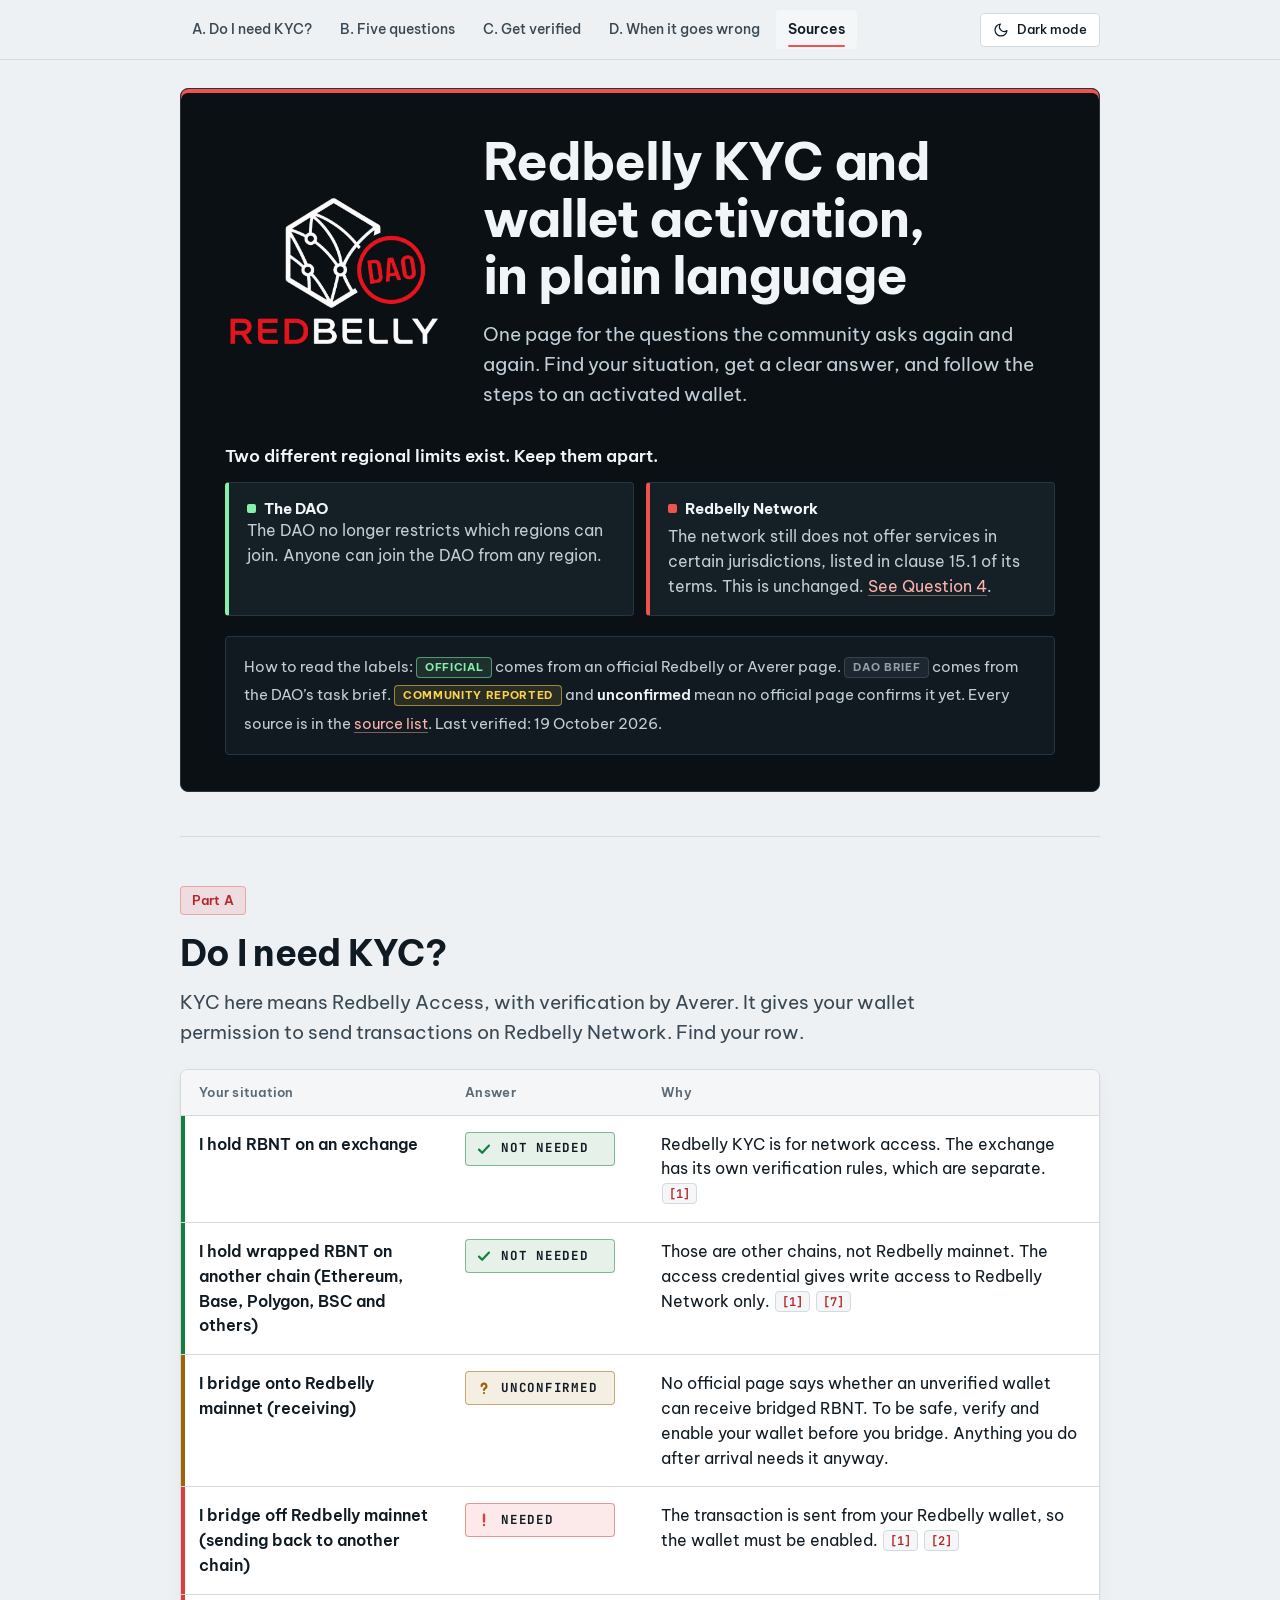
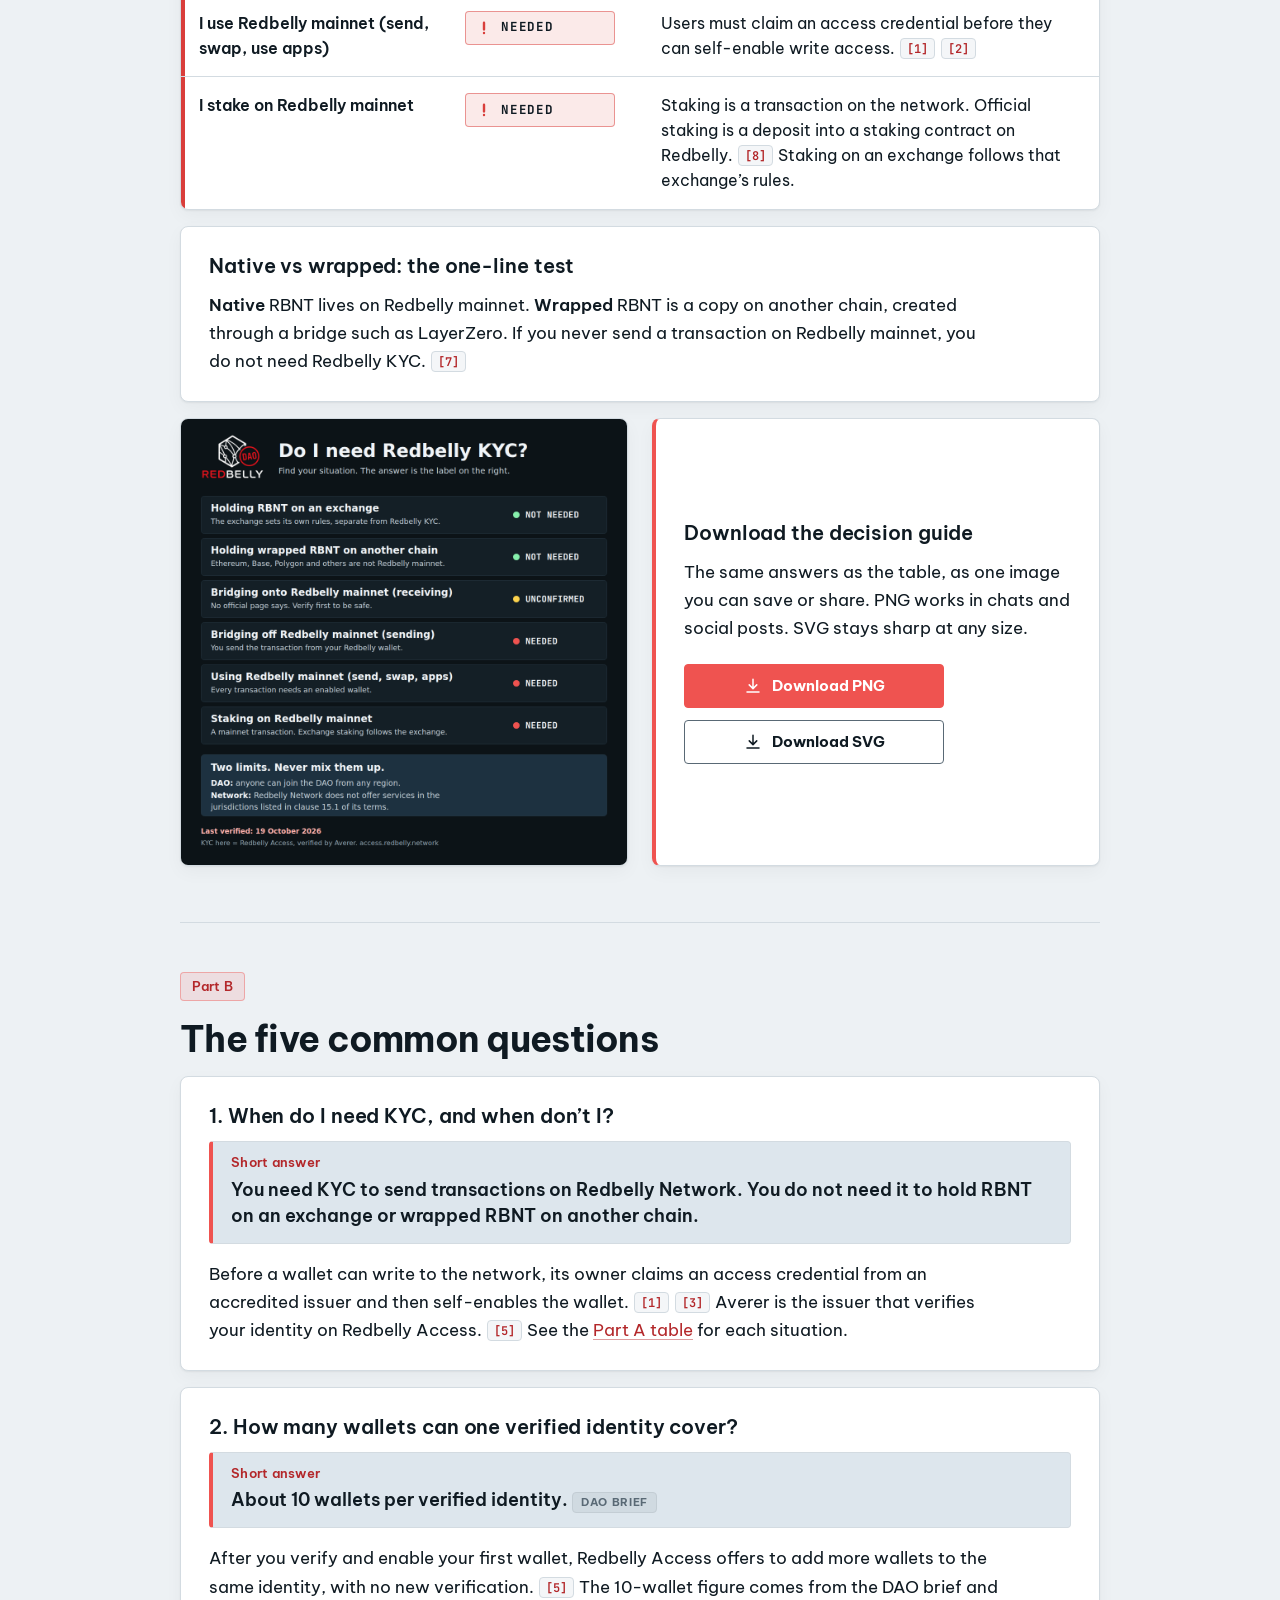
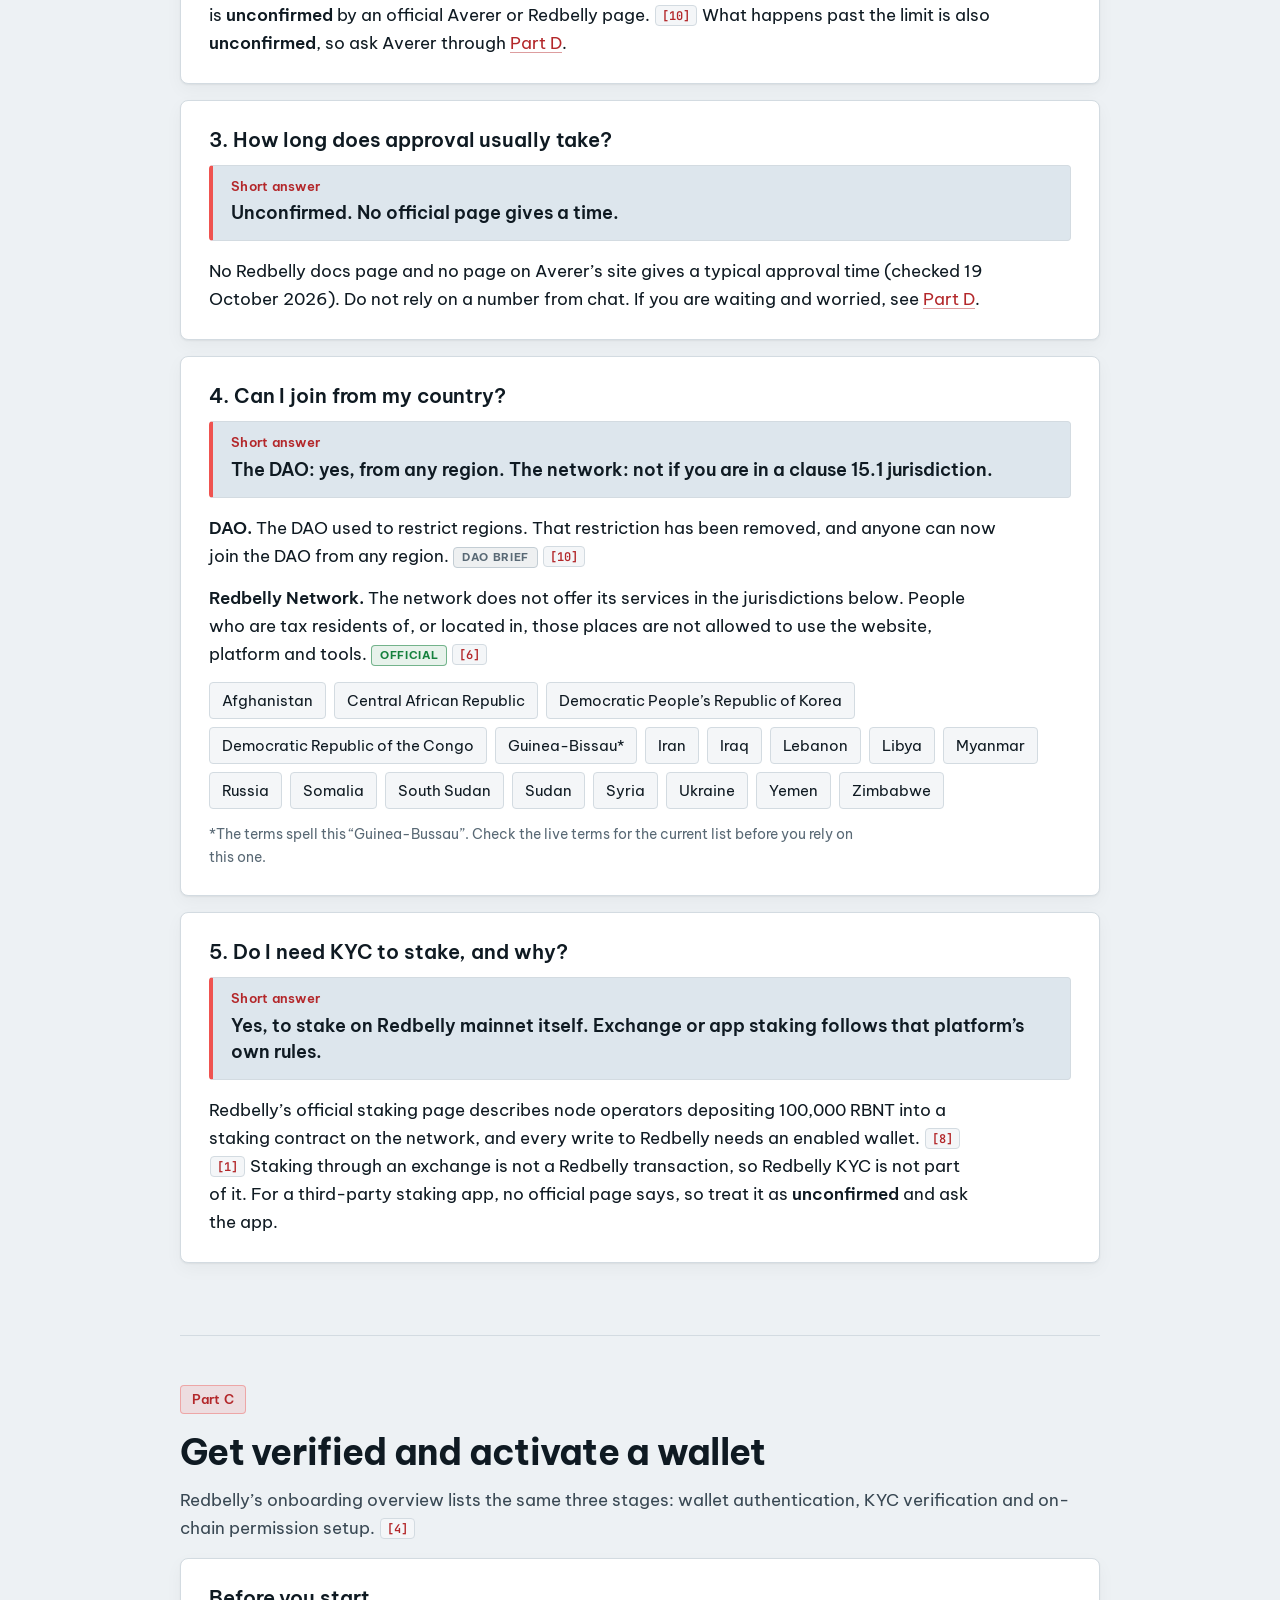
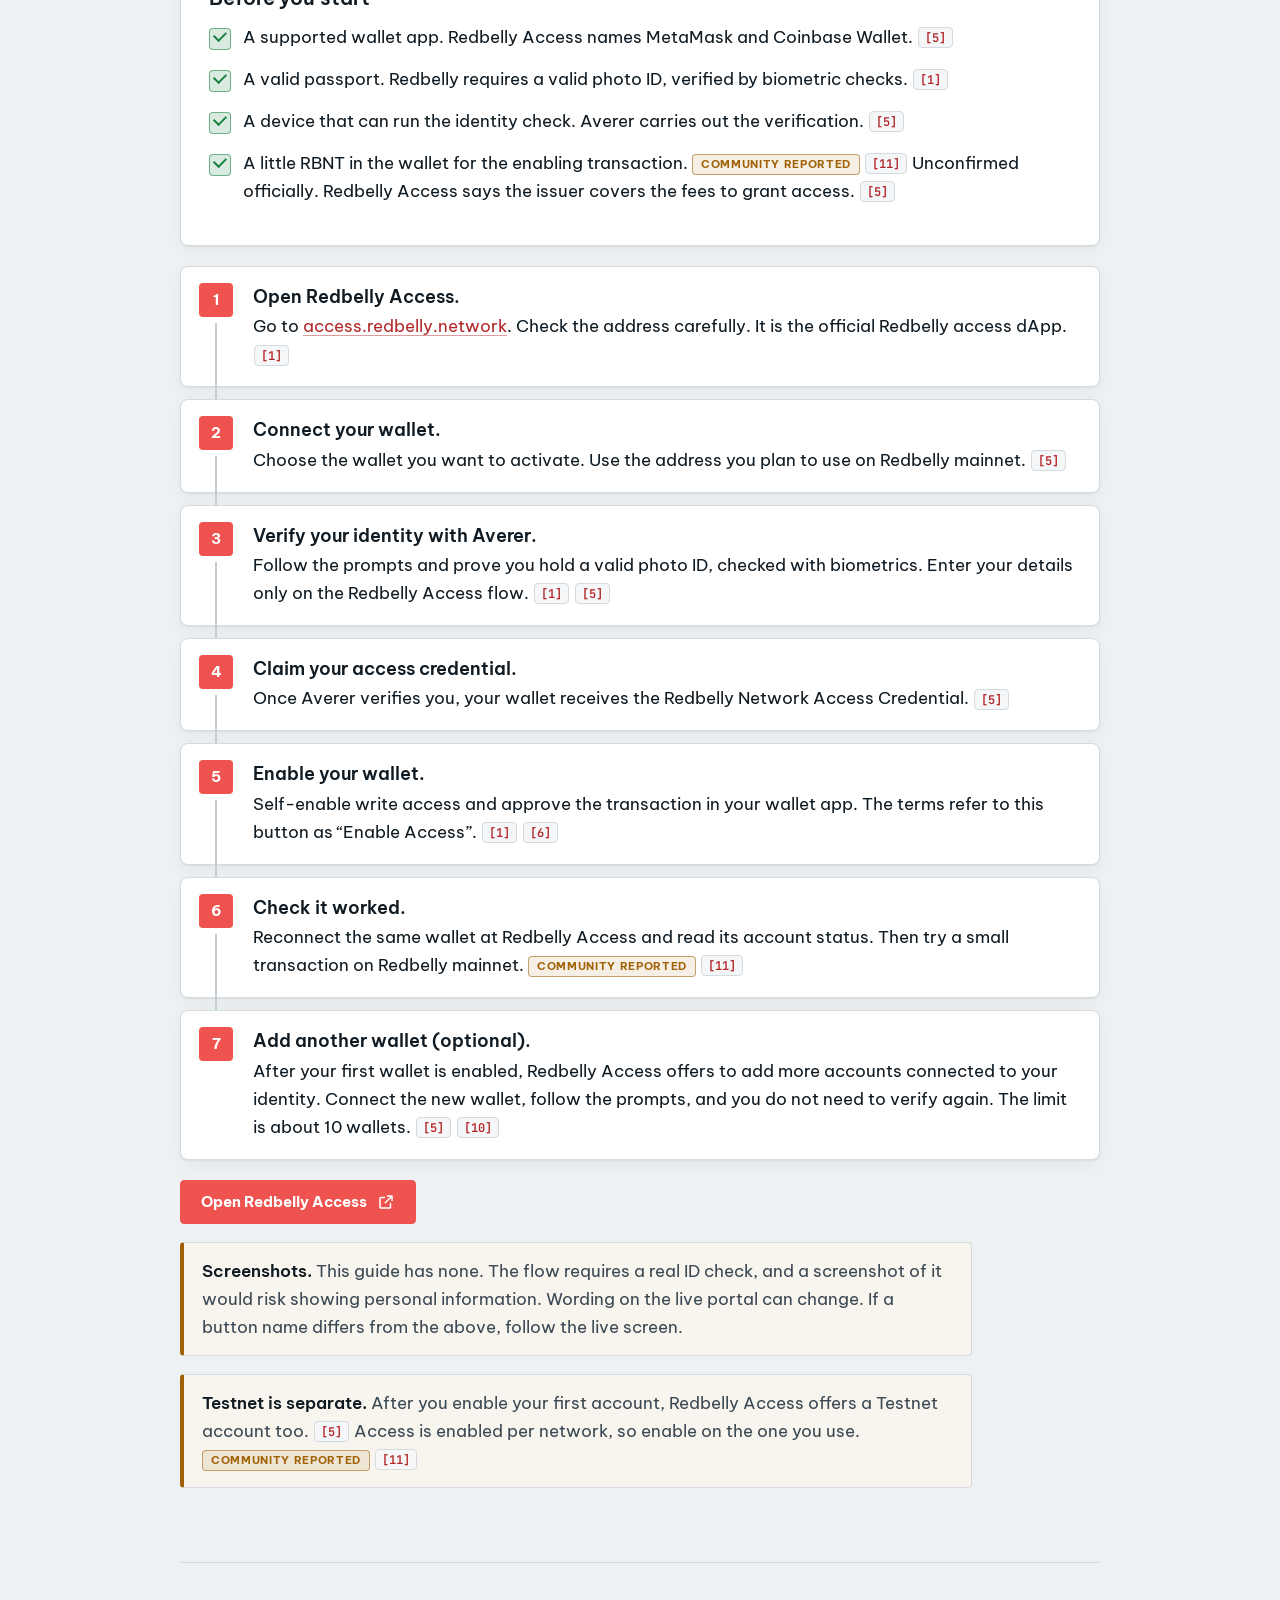
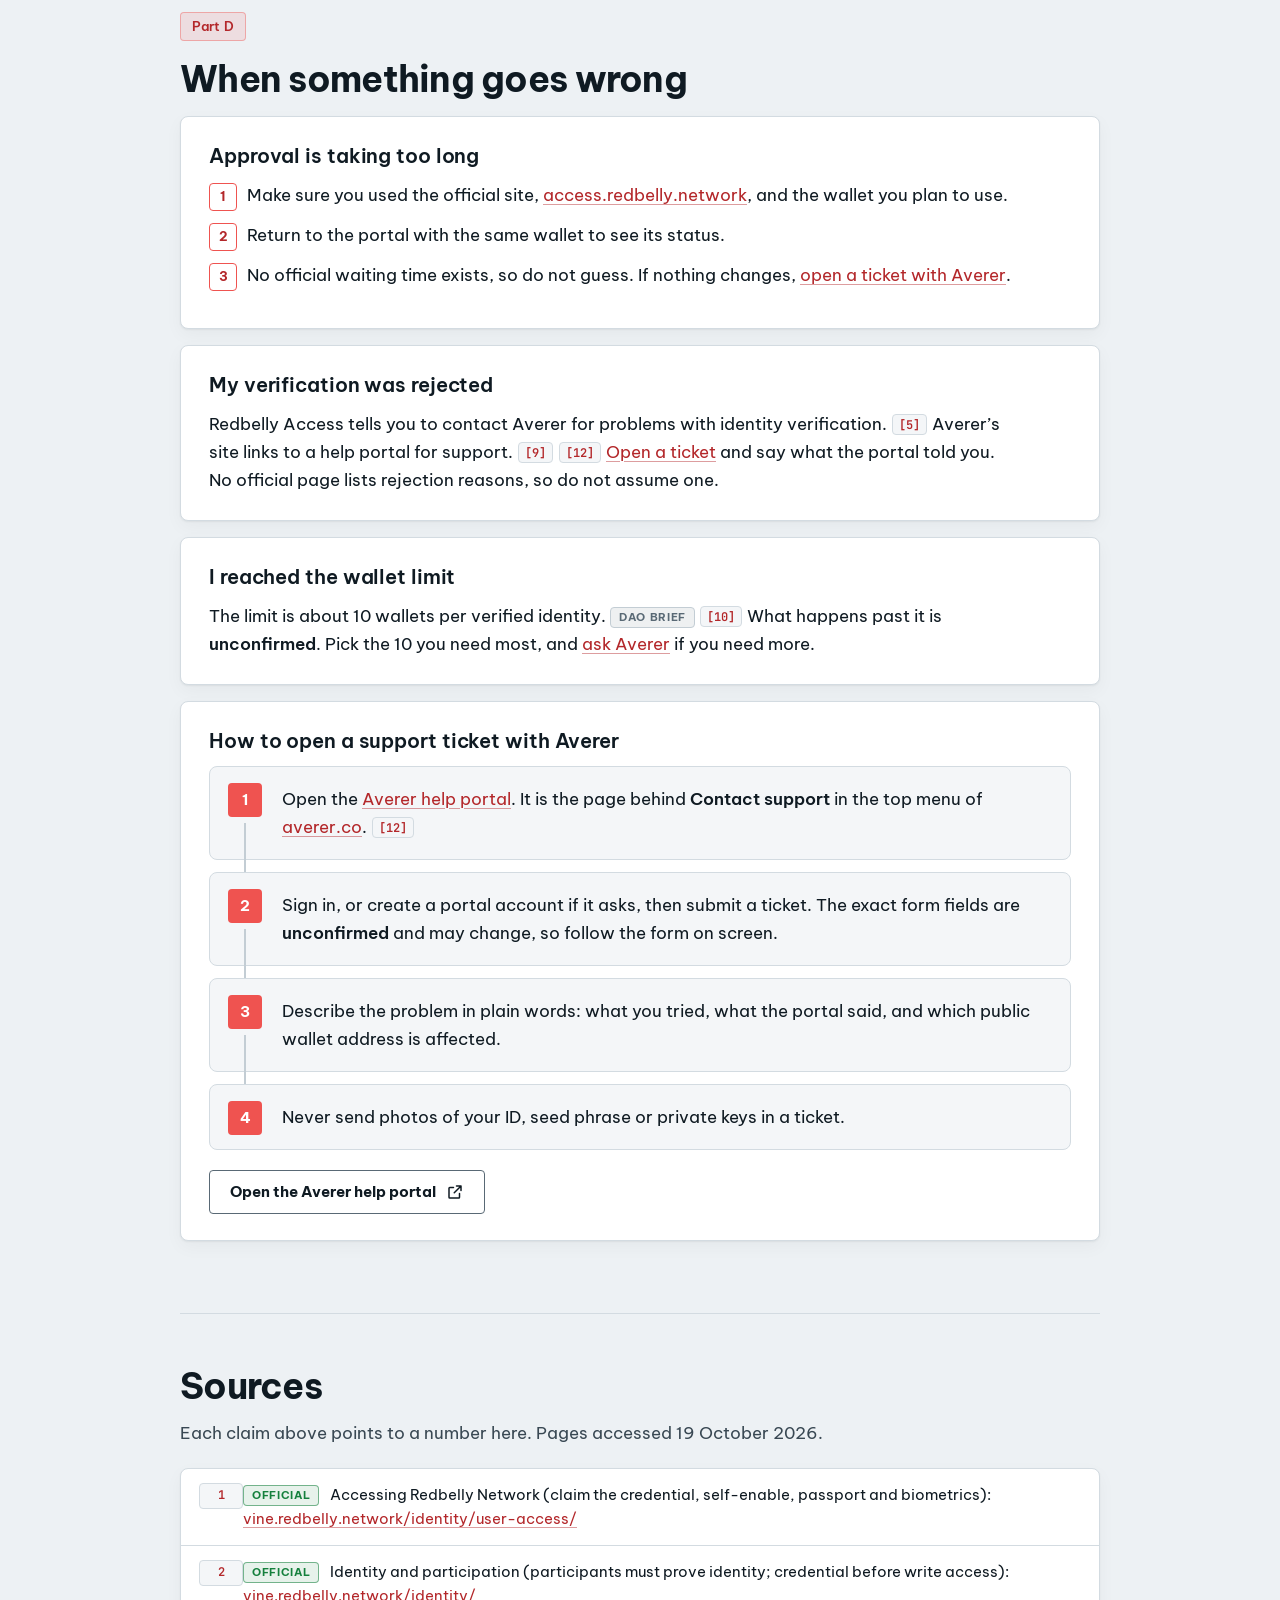
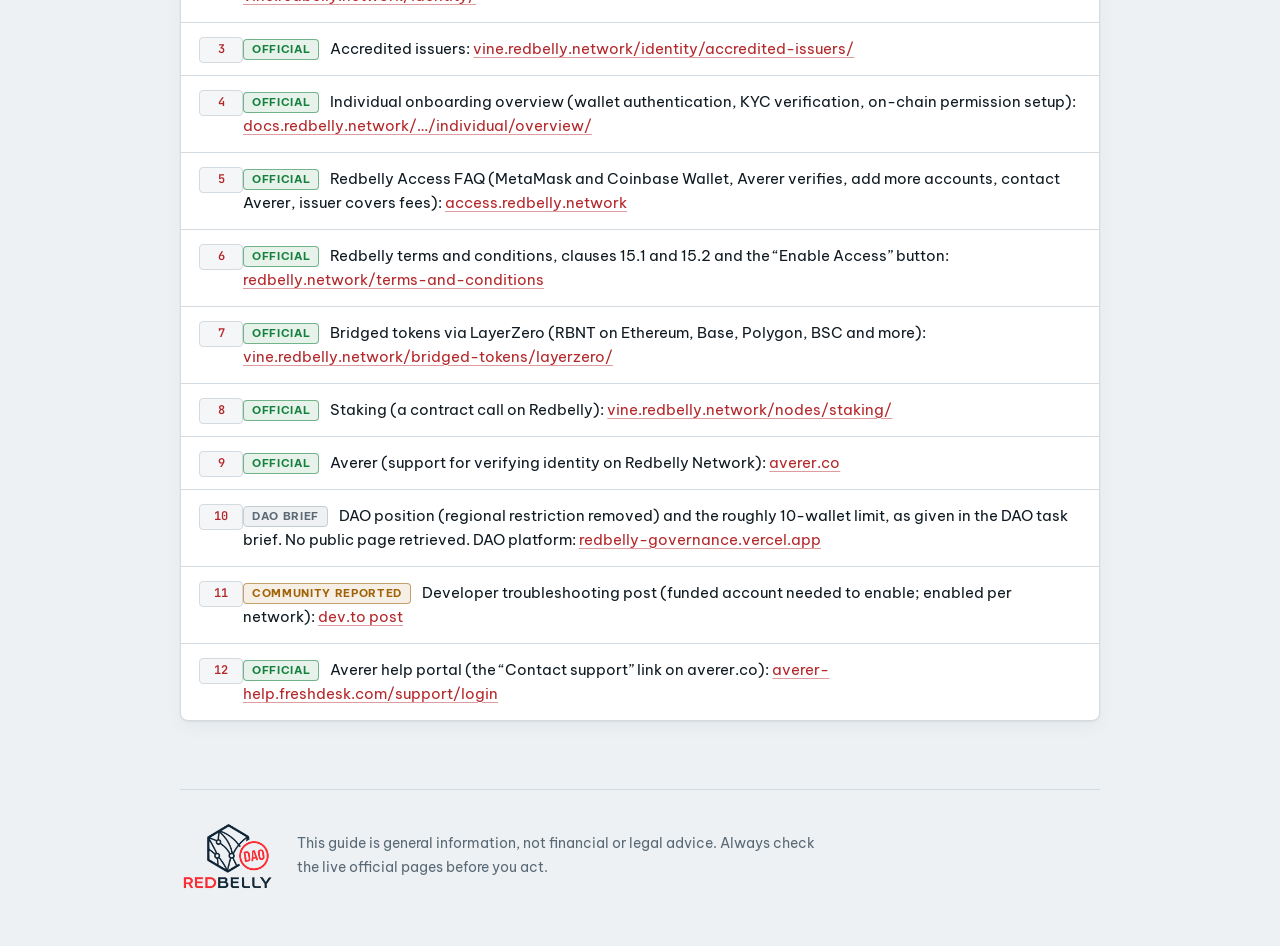
==== index.html @ 38b10cfb "Initial commit" ====
<!doctype html>
<html lang="en" data-theme="dark"><head><meta charset="utf-8">
<meta name="viewport" content="width=device-width, initial-scale=1, viewport-fit=cover">
<meta name="description" content="Plain-language answers on Redbelly KYC: who needs it, wallet limits, regions, staking, how to get verified, and what to do when it goes wrong.">
<meta property="og:title" content="Redbelly KYC and wallet activation, in plain language">
<meta property="og:description" content="Find your situation, get a clear answer, and follow the steps to an activated wallet.">
<meta property="og:image" content="https://pykyc.vercel.app/decision-guide.png">
<meta name="twitter:card" content="summary_large_image">
<title>Redbelly KYC and wallet activation: the plain-language guide</title>
<link rel="preconnect" href="https://fonts.googleapis.com"><link rel="preconnect" href="https://fonts.gstatic.com" crossorigin>
<link href="https://fonts.googleapis.com/css2?family=Be+Vietnam+Pro:wght@400;500;600;700&family=JetBrains+Mono:wght@400;600;700&display=swap" rel="stylesheet">
<style>
/* Redbelly DAO KYC guide. Brand-kit tokens unchanged: Be Vietnam Pro + JetBrains Mono,
   brand #EF5350, kit surfaces, 4px controls / 8px containers, kit logos. */
:root{box-sizing:border-box;padding-top:env(safe-area-inset-top,0px);padding-bottom:env(safe-area-inset-bottom,0px);color-scheme:dark;
--surface:#0c1317;--deep:#0a1014;--slate:#141f26;--steel:#1d3140;--edge:#263641;--on:#f1f5f8;--var:#c2ced6;--outline:#8fa1ad;--ovar:#34444f;--brand:#EF5350;--brand-h:#f95a56;--onbrand:#fff;--primary:#ffb3ae;--ok:#86EFAC;--warn:#FCD34D;--err:#ffb4ab;--low:#111a20;
--st-needed:#EF5350;--shadow:none;
--sans:"Be Vietnam Pro",ui-sans-serif,system-ui,-apple-system,"Segoe UI",Roboto,sans-serif;
--mono:"JetBrains Mono",ui-monospace,SFMono-Regular,Menlo,Consolas,monospace}
@media (prefers-color-scheme:light){:root:not([data-theme="dark"]){color-scheme:light;--surface:#EDF1F4;--deep:#EDF1F4;--slate:#fff;--steel:#DDE6ED;--edge:#D3DBE1;--on:#0F1A22;--var:#394853;--outline:#596975;--ovar:#C3CDD4;--brand-h:#D93E3B;--primary:#B3272A;--ok:#15803D;--warn:#A16207;--err:#B3261E;--low:#F4F6F8;--st-needed:#D93E3B;--shadow:0 1px 2px rgba(15,26,34,.06),0 6px 18px rgba(15,26,34,.04)}}
:root[data-theme="light"]{color-scheme:light;--surface:#EDF1F4;--deep:#EDF1F4;--slate:#fff;--steel:#DDE6ED;--edge:#D3DBE1;--on:#0F1A22;--var:#394853;--outline:#596975;--ovar:#C3CDD4;--brand-h:#D93E3B;--primary:#B3272A;--ok:#15803D;--warn:#A16207;--err:#B3261E;--low:#F4F6F8;--st-needed:#D93E3B;--shadow:0 1px 2px rgba(15,26,34,.06),0 6px 18px rgba(15,26,34,.04)}

*{box-sizing:border-box}
html{scroll-padding-top:calc(env(safe-area-inset-top,0px) + 76px);scroll-behavior:smooth;-webkit-text-size-adjust:100%}
body{margin:0;background:var(--surface);color:var(--on);font:400 17px/1.65 var(--sans);-webkit-font-smoothing:antialiased;text-rendering:optimizeLegibility}
body::before{content:"";position:fixed;inset:0 0 auto;height:env(safe-area-inset-top,0px);background:var(--deep);z-index:30}
.w{max-width:960px;margin:0 auto;padding:0 20px}
:focus-visible{outline:2px solid var(--brand);outline-offset:3px;border-radius:4px}
.skip{position:absolute;left:12px;top:-80px;z-index:60;background:var(--brand);color:var(--onbrand);padding:10px 16px;border-radius:4px;font-weight:600;text-decoration:none}
.skip:focus{top:calc(env(safe-area-inset-top,0px) + 8px);color:var(--onbrand)}

/* ---------- Type ---------- */
h1,h2,h3{text-wrap:balance}
h1{font-size:clamp(32px,5.2vw,52px);font-weight:700;letter-spacing:-.025em;line-height:1.1;margin:0 0 16px}
h2{font-size:clamp(27px,3.6vw,36px);font-weight:700;letter-spacing:-.02em;line-height:1.15;margin:4px 0 12px}
h3{font-size:20px;font-weight:600;letter-spacing:-.005em;line-height:1.3;margin:0 0 12px}
p{margin:0 0 14px;text-wrap:pretty}
.lead{color:var(--var);font-size:19px;line-height:1.6;max-width:62ch}
.card p,.note{max-width:72ch}
strong{font-weight:600}
a{color:var(--primary);text-underline-offset:3px;text-decoration-thickness:1px;text-decoration-color:color-mix(in srgb,var(--primary) 45%,transparent);transition:color .15s,text-decoration-color .15s}
a:hover{color:var(--brand-h);text-decoration-color:currentColor}
code,.m{font-family:var(--mono);font-size:.92em}

/* ---------- Navigation ---------- */
nav{position:sticky;top:env(safe-area-inset-top,0px);background:color-mix(in srgb,var(--deep) 86%,transparent);-webkit-backdrop-filter:blur(14px) saturate(1.2);backdrop-filter:blur(14px) saturate(1.2);border-bottom:1px solid var(--edge);z-index:20}
nav .w{display:flex;align-items:center;gap:12px;padding:8px 20px}
nav .links{display:flex;gap:4px;flex:1;min-width:0;overflow-x:auto;scrollbar-width:none;padding:2px 0}
nav .links::-webkit-scrollbar{display:none}
nav a{position:relative;white-space:nowrap;color:var(--var);text-decoration:none;font-size:14px;font-weight:500;padding:8px 12px;border-radius:4px;transition:background .15s,color .15s}
nav a:hover{background:var(--low);color:var(--on)}
nav a[aria-current="true"]{color:var(--on);background:var(--low);font-weight:600}
nav a[aria-current="true"]::after{content:"";position:absolute;left:12px;right:12px;bottom:2px;height:2px;border-radius:2px;background:var(--brand)}
.tt{flex:none;display:inline-flex;align-items:center;background:var(--slate);color:var(--on);border:1px solid var(--edge);border-radius:4px;padding:8px 12px;font:500 13px/1 var(--sans);cursor:pointer;transition:border-color .15s,background .15s}
.tt:hover{border-color:var(--outline);background:var(--low)}
.tt svg{width:16px;height:16px;flex:none;stroke:currentColor;fill:none;stroke-width:1.8;stroke-linecap:round;stroke-linejoin:round}
.tt .to-light,.tt .to-dark{display:none;align-items:center;gap:8px}
:root[data-theme="dark"] .tt .to-light{display:inline-flex}
:root[data-theme="light"] .tt .to-dark{display:inline-flex}

/* ---------- Hero (always dark, per kit logo-on-dark) ---------- */
header{--deep:#0a1014;--slate:#141f26;--steel:#1d3140;--edge:#263641;--on:#f1f5f8;--var:#c2ced6;--outline:#8fa1ad;--ovar:#34444f;--primary:#ffb3ae;--brand-h:#f95a56;--ok:#86EFAC;--warn:#FCD34D;--low:#111a20;--st-needed:#EF5350;--shadow:none;
background:var(--deep);color:var(--on);border:1px solid var(--edge);border-radius:8px;padding:44px 44px 36px;margin:28px 0 0;box-shadow:inset 0 4px 0 var(--brand)}
.hero{display:grid;grid-template-columns:auto minmax(0,1fr);gap:40px;align-items:center}
header .logo{display:block;height:156px;width:auto}
header h1{margin-bottom:14px}
header .lead{margin:0}
.band{margin:32px 0 0}
.band>strong{display:block;font-size:17px;font-weight:600;margin-bottom:12px}
.two{display:grid;grid-template-columns:1fr 1fr;gap:12px}
.card.lim{background:var(--slate);border:1px solid var(--edge);border-left:4px solid var(--c);border-radius:4px;padding:16px 18px;font-size:16px;line-height:1.55;color:var(--var);box-shadow:none;margin:0}
.card.lim-dao{--c:var(--ok)}.card.lim-net{--c:var(--brand)}
.lim .tag{display:flex;background:none;border:0;padding:0;margin:0 0 6px;font:700 15px/1.3 var(--sans);letter-spacing:0;color:var(--on)}
.lim .tag::before{content:"";width:9px;height:9px;border-radius:2px;background:var(--c)}
.legend{margin:20px 0 0;padding:16px 18px;background:var(--low);border:1px solid var(--edge);border-radius:4px;font-size:15px;line-height:1.9;color:var(--var)}
.legend strong{color:var(--on)}

/* ---------- Sections ---------- */
section{margin-top:44px;padding:48px 0 12px;border-top:1px solid var(--edge)}
.tag{display:inline-flex;align-items:center;gap:8px;font:600 13px/1 var(--sans);letter-spacing:.01em;color:var(--primary);background:color-mix(in srgb,var(--brand) 12%,transparent);border:1px solid color-mix(in srgb,var(--brand) 40%,transparent);padding:7px 11px;border-radius:4px;margin-bottom:14px}

/* ---------- Cards ---------- */
.card{background:var(--slate);border:1px solid var(--edge);border-radius:8px;padding:26px 28px;margin:16px 0;box-shadow:var(--shadow);transition:border-color .2s,box-shadow .2s}
.card>:last-child{margin-bottom:0}
.card:target{border-color:var(--brand);box-shadow:0 0 0 3px color-mix(in srgb,var(--brand) 25%,transparent)}
.ans{background:var(--steel);border:1px solid var(--edge);border-left:4px solid var(--brand);border-radius:4px;padding:14px 18px;font-size:18px;font-weight:600;line-height:1.45;margin:0 0 16px;max-width:none}
.ans::before{content:"Short answer";display:block;font:600 12.5px/1 var(--sans);letter-spacing:.02em;color:var(--primary);margin-bottom:8px}
.ans .tg{font-weight:700}

/* ---------- Status badges (match decision-guide.png) ---------- */
.pill{--ic-check:url("data:image/svg+xml,%3Csvg xmlns='http://www.w3.org/2000/svg' viewBox='0 0 16 16' fill='none' stroke='black' stroke-width='2.2' stroke-linecap='round' stroke-linejoin='round'%3E%3Cpath d='M3 8.6l3.2 3.2L13 4.6'/%3E%3C/svg%3E");
--ic-bang:url("data:image/svg+xml,%3Csvg xmlns='http://www.w3.org/2000/svg' viewBox='0 0 16 16' fill='none' stroke='black' stroke-width='2.4' stroke-linecap='round' stroke-linejoin='round'%3E%3Cpath d='M8 2.8v6.6M8 13v.1'/%3E%3C/svg%3E");
--ic-q:url("data:image/svg+xml,%3Csvg xmlns='http://www.w3.org/2000/svg' viewBox='0 0 16 16' fill='none' stroke='black' stroke-width='2.2' stroke-linecap='round' stroke-linejoin='round'%3E%3Cpath d='M5.6 6.1a2.4 2.4 0 1 1 3.5 2.1c-.7.4-1.1.9-1.1 1.7M8 13v.1'/%3E%3C/svg%3E");
display:inline-flex;align-items:center;gap:9px;min-width:150px;padding:8px 14px 8px 10px;border:1px solid color-mix(in srgb,currentColor 50%,transparent);background:color-mix(in srgb,currentColor 11%,transparent);border-radius:4px;font:700 12.5px/1 var(--mono);letter-spacing:.06em;white-space:nowrap}
.pill::before{content:"";flex:none;width:16px;height:16px;background:currentColor;-webkit-mask:var(--ic) center/contain no-repeat;mask:var(--ic) center/contain no-repeat}
.pill span{color:var(--on)}
.needed{color:var(--st-needed);--ic:var(--ic-bang)}
.not{color:var(--ok);--ic:var(--ic-check)}
.unc{color:var(--warn);--ic:var(--ic-q)}

/* Source labels */
.tg{display:inline-block;font:700 11px/1 var(--sans);letter-spacing:.06em;padding:4px 8px;border-radius:4px;border:1px solid var(--ovar);color:var(--outline);background:color-mix(in srgb,var(--outline) 10%,transparent);vertical-align:.08em;white-space:nowrap}
.tg.o{color:var(--ok);border-color:color-mix(in srgb,var(--ok) 55%,transparent);background:color-mix(in srgb,var(--ok) 10%,transparent)}
.tg.c{color:var(--warn);border-color:color-mix(in srgb,var(--warn) 55%,transparent);background:color-mix(in srgb,var(--warn) 10%,transparent)}

/* Source references [1] [5] */
a[href^="#s"]:not([href="#src"]){display:inline-block;font:600 12px/1 var(--mono);text-decoration:none;color:var(--primary);background:var(--low);border:1px solid var(--edge);border-radius:4px;padding:4px 6px 3px;margin:0 1px;vertical-align:.06em;transition:border-color .15s,background .15s,color .15s}
a[href^="#s"]:not([href="#src"]):hover{border-color:var(--primary);background:color-mix(in srgb,var(--brand) 12%,var(--low));color:var(--on)}

/* ---------- Table ---------- */
.tw{overflow-x:auto;border:1px solid var(--edge);border-radius:8px;margin-top:22px;background:var(--slate);box-shadow:var(--shadow)}
table{border-collapse:collapse;width:100%;min-width:680px}
th,td{text-align:left;padding:16px 18px;border-bottom:1px solid var(--edge);vertical-align:top;font-size:16px;line-height:1.55}
th{font-size:13px;font-weight:600;letter-spacing:.02em;color:var(--outline);background:var(--low);padding:12px 18px}
tr:last-child td{border-bottom:0}
td:first-child{font-weight:600;width:29%}
th:nth-child(2),td:nth-child(2){width:196px;white-space:nowrap}
@media(min-width:701px){
tbody tr:hover td{background:var(--low)}
tbody tr:has(.pill.needed) td:first-child{box-shadow:inset 4px 0 0 var(--st-needed)}
tbody tr:has(.pill.not) td:first-child{box-shadow:inset 4px 0 0 var(--ok)}
tbody tr:has(.pill.unc) td:first-child{box-shadow:inset 4px 0 0 var(--warn)}
}

/* ---------- Part A layout ---------- */
.split{display:grid;grid-template-columns:minmax(0,1fr) minmax(0,1fr);gap:24px;align-items:stretch;margin-top:16px}
.split figure{margin:0}
.split .dl{margin:0;display:flex;flex-direction:column;justify-content:center;border-left:4px solid var(--brand)}
.split .dl .actions{margin-top:8px;flex-direction:column;align-items:stretch;max-width:260px}
.split .dl .btn{justify-content:center}
img.gd{display:block;width:100%;height:auto;border-radius:8px;border:1px solid var(--edge);box-shadow:var(--shadow)}

/* ---------- Buttons ---------- */
.actions{display:flex;flex-wrap:wrap;gap:12px;margin-top:20px}
.btn{display:inline-flex;align-items:center;gap:10px;padding:12px 20px;border-radius:4px;border:1px solid transparent;font:700 15px/1.2 var(--sans);text-decoration:none;cursor:pointer;transition:background .15s,border-color .15s,color .15s,transform .15s}
.btn svg{width:18px;height:18px;flex:none;stroke:currentColor;fill:none;stroke-width:2;stroke-linecap:round;stroke-linejoin:round}
.btn:active{transform:translateY(1px)}
.btn-primary{background:var(--brand);border-color:var(--brand);color:var(--onbrand)}
.btn-primary:hover{background:var(--brand-h);border-color:var(--brand-h);color:var(--onbrand)}
.btn-secondary{background:transparent;border-color:var(--outline);color:var(--on)}
.btn-secondary:hover{background:var(--low);border-color:var(--on);color:var(--on)}

/* ---------- Lists ---------- */
ul{padding-left:22px}li{margin:4px 0}
.card>ul:not(.jur){list-style:none;padding:0;margin:0}
.card>ul:not(.jur)>li{position:relative;padding-left:34px;margin:14px 0}
.card>ul:not(.jur)>li:first-child{margin-top:0}
.card>ul:not(.jur)>li::before{content:"";position:absolute;left:0;top:5px;width:20px;height:20px;border-radius:4px;background:color-mix(in srgb,var(--ok) 16%,transparent);border:1px solid color-mix(in srgb,var(--ok) 55%,transparent)}
.card>ul:not(.jur)>li::after{content:"";position:absolute;left:5px;top:10px;width:10px;height:6px;border-left:2px solid var(--ok);border-bottom:2px solid var(--ok);transform:translateY(-2px) rotate(-45deg);transform-origin:center}
.card>ol:not(.steps){list-style:none;counter-reset:n;padding:0;margin:0}
.card>ol:not(.steps)>li{counter-increment:n;position:relative;padding-left:38px;margin:12px 0}
.card>ol:not(.steps)>li::before{content:counter(n);position:absolute;left:0;top:2px;width:26px;height:26px;border-radius:4px;border:1px solid var(--brand);color:var(--primary);font:700 13px/24px var(--sans);text-align:center}
.jur{list-style:none;padding:0;margin:14px 0;display:flex;flex-wrap:wrap;gap:8px}
.jur li{margin:0;padding:7px 12px;background:var(--low);border:1px solid var(--edge);border-radius:4px;font-size:15px;line-height:1.4;color:var(--on)}

/* Steps: a real sequence, so numbered and joined by a line */
ol.steps{list-style:none;counter-reset:s;padding:0;margin:20px 0 0}
ol.steps li{counter-increment:s;position:relative;background:var(--slate);border:1px solid var(--edge);border-radius:8px;padding:18px 22px 18px 72px;margin:12px 0;box-shadow:var(--shadow)}
ol.steps li::before{content:counter(s);position:absolute;left:18px;top:16px;width:34px;height:34px;border-radius:4px;background:var(--brand);color:var(--onbrand);font:700 15px/34px var(--sans);text-align:center}
ol.steps li:not(:last-child)::after{content:"";position:absolute;left:34px;top:56px;bottom:-13px;width:2px;background:var(--ovar)}
#c ol.steps li>strong:first-child{display:block;font-size:18px;font-weight:600;line-height:1.35;margin-bottom:3px}
.card ol.steps li{background:var(--low);box-shadow:none}

.note{background:color-mix(in srgb,var(--warn) 7%,var(--slate));border:1px solid var(--edge);border-left:4px solid var(--warn);border-radius:4px;padding:14px 18px;margin:18px 0;color:var(--var)}
.note strong{color:var(--on)}

/* ---------- Sources ---------- */
ol.src{list-style:none;counter-reset:src;padding:0;margin:20px 0 0;border:1px solid var(--edge);border-radius:8px;overflow:hidden;background:var(--slate);box-shadow:var(--shadow)}
.src li{counter-increment:src;position:relative;margin:0;padding:14px 18px 14px 62px;border-bottom:1px solid var(--edge);font-size:15px;line-height:1.6;overflow-wrap:anywhere;transition:background .2s}
.src li:last-child{border-bottom:0}
.src li::before{content:counter(src);position:absolute;left:18px;top:14px;min-width:30px;height:24px;padding:0 6px;border-radius:4px;background:var(--low);border:1px solid var(--edge);color:var(--primary);font:600 12px/22px var(--mono);text-align:center}
.src li:target{background:color-mix(in srgb,var(--brand) 10%,var(--slate));box-shadow:inset 4px 0 0 var(--brand)}
.src li .tg{margin-right:8px}

/* ---------- Footer ---------- */
footer{margin-top:56px;padding:32px 0 56px;border-top:1px solid var(--edge);color:var(--outline);font-size:14px}
footer .foot{display:flex;align-items:center;gap:22px}
footer p{margin:0;max-width:60ch}
.fl{height:68px;width:auto;flex:none}
.ld{display:none}.ll{display:block}
:root[data-theme="dark"] .ld{display:block}:root[data-theme="dark"] .ll{display:none}

/* ---------- Small screens ---------- */
@media(max-width:820px){
.split{grid-template-columns:1fr}
.hero{grid-template-columns:1fr;gap:22px}
header .logo{height:112px}
}
@media(max-width:700px){
body{font-size:16.5px}
.lead{font-size:18px}
header{padding:28px 20px 22px}
section{margin-top:32px;padding-top:40px}
.card{padding:20px}
.two{grid-template-columns:1fr}
.tt .lbl{display:none}
.tt{padding:9px 11px}
.tw{border:0;overflow:visible;background:none;box-shadow:none}
table,tbody,tr,td{display:block}
table{min-width:0}
thead{position:absolute;width:1px;height:1px;overflow:hidden;clip:rect(0 0 0 0)}
tr{display:flex;flex-direction:column;gap:8px;background:var(--slate);border:1px solid var(--edge);border-radius:8px;padding:16px;margin:0 0 10px;box-shadow:var(--shadow)}
td,td:first-child{padding:0;border:0;width:auto;font-size:16px}
td:nth-child(2){order:-1;width:auto}
tr:has(.pill.needed){border-left:4px solid var(--st-needed)}
tr:has(.pill.not){border-left:4px solid var(--ok)}
tr:has(.pill.unc){border-left:4px solid var(--warn)}
ol.steps li{padding:16px 16px 16px 62px}
ol.steps li::before{left:14px;top:14px}
ol.steps li:not(:last-child)::after{left:30px}
footer .foot{flex-direction:column;align-items:flex-start;gap:16px}
.btn{width:100%;justify-content:center}
}
@media(prefers-reduced-motion:reduce){html{scroll-behavior:auto}*{transition:none!important}}
</style></head><body>
<a class="skip" href="#main">Skip to content</a>
<nav aria-label="Guide sections"><div class="w"><div class="links"><a href="#a">A. Do I need KYC?</a><a href="#b">B. Five questions</a><a href="#c">C. Get verified</a><a href="#d">D. When it goes wrong</a><a href="#src">Sources</a></div><button class="tt" id="tt" type="button" aria-label="Switch light or dark theme"><span class="to-light"><svg viewBox="0 0 24 24" aria-hidden="true"><circle cx="12" cy="12" r="4"/><path d="M12 2v2M12 20v2M4.9 4.9l1.4 1.4M17.7 17.7l1.4 1.4M2 12h2M20 12h2M4.9 19.1l1.4-1.4M17.7 6.3l1.4-1.4"/></svg><span class="lbl">Light mode</span></span><span class="to-dark"><svg viewBox="0 0 24 24" aria-hidden="true"><path d="M21 12.8A9 9 0 1 1 11.2 3a7 7 0 0 0 9.8 9.8z"/></svg><span class="lbl">Dark mode</span></span></button></div></nav>
<div class="w" id="main">
<header>
<div class="hero"><img class="logo" alt="Redbelly DAO" src="dao-logo-on-dark.png">
<div><h1>Redbelly KYC and wallet activation, in plain language</h1>
<p class="lead">One page for the questions the community asks again and again. Find your situation, get a clear answer, and follow the steps to an activated wallet.</p></div></div>
<div class="band"><strong>Two different regional limits exist. Keep them apart.</strong>
<div class="two"><div class="card lim lim-dao"><div class="tag">The DAO</div>The DAO no longer restricts which regions can join. Anyone can join the DAO from any region.</div><div class="card lim lim-net"><div class="tag">Redbelly Network</div>The network still does not offer services in certain jurisdictions, listed in clause 15.1 of its terms. This is unchanged. <a href="#b4">See Question 4</a>.</div></div></div>
<div class="legend">How to read the labels: <span class="tg o">OFFICIAL</span> comes from an official Redbelly or Averer page. <span class="tg">DAO BRIEF</span> comes from the DAO’s task brief. <span class="tg c">COMMUNITY REPORTED</span> and <strong>unconfirmed</strong> mean no official page confirms it yet. Every source is in the <a href="#src">source list</a>. Last verified: 19 October 2026.</div>
</header>

<section id="a"><div class="tag">Part A</div><h2>Do I need KYC?</h2>
<p class="lead">KYC here means Redbelly Access, with verification by Averer. It gives your wallet permission to send transactions on Redbelly Network. Find your row.</p>
<div class="tw"><table><thead><tr><th>Your situation</th><th>Answer</th><th>Why</th></tr></thead><tbody>
<tr><td>I hold RBNT on an exchange</td><td><span class="pill not"><span>NOT NEEDED</span></span></td><td>Redbelly KYC is for network access. The exchange has its own verification rules, which are separate. <a href="#s1">[1]</a></td></tr>
<tr><td>I hold wrapped RBNT on another chain (Ethereum, Base, Polygon, BSC and others)</td><td><span class="pill not"><span>NOT NEEDED</span></span></td><td>Those are other chains, not Redbelly mainnet. The access credential gives write access to Redbelly Network only. <a href="#s1">[1]</a> <a href="#s7">[7]</a></td></tr>
<tr><td>I bridge onto Redbelly mainnet (receiving)</td><td><span class="pill unc"><span>UNCONFIRMED</span></span></td><td>No official page says whether an unverified wallet can receive bridged RBNT. To be safe, verify and enable your wallet before you bridge. Anything you do after arrival needs it anyway.</td></tr>
<tr><td>I bridge off Redbelly mainnet (sending back to another chain)</td><td><span class="pill needed"><span>NEEDED</span></span></td><td>The transaction is sent from your Redbelly wallet, so the wallet must be enabled. <a href="#s1">[1]</a> <a href="#s2">[2]</a></td></tr>
<tr><td>I use Redbelly mainnet (send, swap, use apps)</td><td><span class="pill needed"><span>NEEDED</span></span></td><td>Users must claim an access credential before they can self-enable write access. <a href="#s1">[1]</a> <a href="#s2">[2]</a></td></tr>
<tr><td>I stake on Redbelly mainnet</td><td><span class="pill needed"><span>NEEDED</span></span></td><td>Staking is a transaction on the network. Official staking is a deposit into a staking contract on Redbelly. <a href="#s8">[8]</a> Staking on an exchange follows that exchange’s rules.</td></tr>
</tbody></table></div>
<div class="card"><h3>Native vs wrapped: the one-line test</h3><p style="margin:0"><strong>Native</strong> RBNT lives on Redbelly mainnet. <strong>Wrapped</strong> RBNT is a copy on another chain, created through a bridge such as LayerZero. If you never send a transaction on Redbelly mainnet, you do not need Redbelly KYC. <a href="#s7">[7]</a></p></div>
<div class="split"><figure><img class="gd" src="decision-guide.png" alt="Decision guide: holding RBNT on an exchange or wrapped RBNT on another chain does not need Redbelly KYC. Receiving a bridge onto mainnet is unconfirmed. Sending, using and staking on Redbelly mainnet need it."></figure>
<div class="card dl"><h3>Download the decision guide</h3><p>The same answers as the table, as one image you can save or share. PNG works in chats and social posts. SVG stays sharp at any size.</p><div class="actions"><a class="btn btn-primary" href="decision-guide.png" download><svg viewBox="0 0 24 24" aria-hidden="true"><path d="M12 3v12M7 10.5l5 5 5-5M4 20h16"/></svg>Download PNG</a><a class="btn btn-secondary" href="decision-guide.svg" download><svg viewBox="0 0 24 24" aria-hidden="true"><path d="M12 3v12M7 10.5l5 5 5-5M4 20h16"/></svg>Download SVG</a></div></div></div></section>

<section id="b"><div class="tag">Part B</div><h2>The five common questions</h2>

<div class="card" id="b1"><h3>1. When do I need KYC, and when don’t I?</h3><p class="ans">You need KYC to send transactions on Redbelly Network. You do not need it to hold RBNT on an exchange or wrapped RBNT on another chain.</p>
<p>Before a wallet can write to the network, its owner claims an access credential from an accredited issuer and then self-enables the wallet. <a href="#s1">[1]</a> <a href="#s3">[3]</a> Averer is the issuer that verifies your identity on Redbelly Access. <a href="#s5">[5]</a> See the <a href="#a">Part A table</a> for each situation.</p></div>

<div class="card" id="b2"><h3>2. How many wallets can one verified identity cover?</h3><p class="ans">About 10 wallets per verified identity. <span class="tg">DAO BRIEF</span></p>
<p>After you verify and enable your first wallet, Redbelly Access offers to add more wallets to the same identity, with no new verification. <a href="#s5">[5]</a> The 10-wallet figure comes from the DAO brief and is <strong>unconfirmed</strong> by an official Averer or Redbelly page. <a href="#s10">[10]</a> What happens past the limit is also <strong>unconfirmed</strong>, so ask Averer through <a href="#d3">Part D</a>.</p></div>

<div class="card" id="b3"><h3>3. How long does approval usually take?</h3><p class="ans">Unconfirmed. No official page gives a time.</p>
<p>No Redbelly docs page and no page on Averer’s site gives a typical approval time (checked 19 October 2026). Do not rely on a number from chat. If you are waiting and worried, see <a href="#d1">Part D</a>.</p></div>

<div class="card" id="b4"><h3>4. Can I join from my country?</h3><p class="ans">The DAO: yes, from any region. The network: not if you are in a clause 15.1 jurisdiction.</p>
<p><strong>DAO.</strong> The DAO used to restrict regions. That restriction has been removed, and anyone can now join the DAO from any region. <span class="tg">DAO BRIEF</span> <a href="#s10">[10]</a></p>
<p><strong>Redbelly Network.</strong> The network does not offer its services in the jurisdictions below. People who are tax residents of, or located in, those places are not allowed to use the website, platform and tools. <span class="tg o">OFFICIAL</span> <a href="#s6">[6]</a></p>
<ul class="jur"><li>Afghanistan</li><li>Central African Republic</li><li>Democratic People’s Republic of Korea</li><li>Democratic Republic of the Congo</li><li>Guinea-Bissau*</li><li>Iran</li><li>Iraq</li><li>Lebanon</li><li>Libya</li><li>Myanmar</li><li>Russia</li><li>Somalia</li><li>South Sudan</li><li>Sudan</li><li>Syria</li><li>Ukraine</li><li>Yemen</li><li>Zimbabwe</li></ul>
<p style="font-size:14px;color:var(--outline)">*The terms spell this “Guinea-Bussau”. Check the live terms for the current list before you rely on this one.</p></div>

<div class="card" id="b5"><h3>5. Do I need KYC to stake, and why?</h3><p class="ans">Yes, to stake on Redbelly mainnet itself. Exchange or app staking follows that platform’s own rules.</p>
<p>Redbelly’s official staking page describes node operators depositing 100,000 RBNT into a staking contract on the network, and every write to Redbelly needs an enabled wallet. <a href="#s8">[8]</a> <a href="#s1">[1]</a> Staking through an exchange is not a Redbelly transaction, so Redbelly KYC is not part of it. For a third-party staking app, no official page says, so treat it as <strong>unconfirmed</strong> and ask the app.</p></div>
</section>

<section id="c"><div class="tag">Part C</div><h2>Get verified and activate a wallet</h2>
<p style="color:var(--var)">Redbelly’s onboarding overview lists the same three stages: wallet authentication, KYC verification and on-chain permission setup. <a href="#s4">[4]</a></p>
<div class="card"><h3>Before you start</h3><ul>
<li>A supported wallet app. Redbelly Access names MetaMask and Coinbase Wallet. <a href="#s5">[5]</a></li>
<li>A valid passport. Redbelly requires a valid photo ID, verified by biometric checks. <a href="#s1">[1]</a></li>
<li>A device that can run the identity check. Averer carries out the verification. <a href="#s5">[5]</a></li>
<li>A little RBNT in the wallet for the enabling transaction. <span class="tg c">COMMUNITY REPORTED</span> <a href="#s11">[11]</a> Unconfirmed officially. Redbelly Access says the issuer covers the fees to grant access. <a href="#s5">[5]</a></li></ul></div>
<ol class="steps">
<li><strong>Open Redbelly Access.</strong> Go to <a href="https://access.redbelly.network/">access.redbelly.network</a>. Check the address carefully. It is the official Redbelly access dApp. <a href="#s1">[1]</a></li>
<li><strong>Connect your wallet.</strong> Choose the wallet you want to activate. Use the address you plan to use on Redbelly mainnet. <a href="#s5">[5]</a></li>
<li><strong>Verify your identity with Averer.</strong> Follow the prompts and prove you hold a valid photo ID, checked with biometrics. Enter your details only on the Redbelly Access flow. <a href="#s1">[1]</a> <a href="#s5">[5]</a></li>
<li><strong>Claim your access credential.</strong> Once Averer verifies you, your wallet receives the Redbelly Network Access Credential. <a href="#s5">[5]</a></li>
<li><strong>Enable your wallet.</strong> Self-enable write access and approve the transaction in your wallet app. The terms refer to this button as “Enable Access”. <a href="#s1">[1]</a> <a href="#s6">[6]</a></li>
<li><strong>Check it worked.</strong> Reconnect the same wallet at Redbelly Access and read its account status. Then try a small transaction on Redbelly mainnet. <span class="tg c">COMMUNITY REPORTED</span> <a href="#s11">[11]</a></li>
<li><strong>Add another wallet (optional).</strong> After your first wallet is enabled, Redbelly Access offers to add more accounts connected to your identity. Connect the new wallet, follow the prompts, and you do not need to verify again. The limit is about 10 wallets. <a href="#s5">[5]</a> <a href="#s10">[10]</a></li>
</ol>
<div class="actions"><a class="btn btn-primary" href="https://access.redbelly.network/" target="_blank" rel="noopener">Open Redbelly Access<svg viewBox="0 0 24 24" aria-hidden="true"><path d="M14 4h6v6M20 4l-9 9M18 14v5a1 1 0 0 1-1 1H5a1 1 0 0 1-1-1V7a1 1 0 0 1 1-1h5"/></svg></a></div>
<p class="note"><strong>Screenshots.</strong> This guide has none. The flow requires a real ID check, and a screenshot of it would risk showing personal information. Wording on the live portal can change. If a button name differs from the above, follow the live screen.</p>
<p class="note"><strong>Testnet is separate.</strong> After you enable your first account, Redbelly Access offers a Testnet account too. <a href="#s5">[5]</a> Access is enabled per network, so enable on the one you use. <span class="tg c">COMMUNITY REPORTED</span> <a href="#s11">[11]</a></p></section>

<section id="d"><div class="tag">Part D</div><h2>When something goes wrong</h2>
<div class="card" id="d1"><h3>Approval is taking too long</h3><ol><li>Make sure you used the official site, <a href="https://access.redbelly.network/">access.redbelly.network</a>, and the wallet you plan to use.</li><li>Return to the portal with the same wallet to see its status.</li><li>No official waiting time exists, so do not guess. If nothing changes, <a href="#d4">open a ticket with Averer</a>.</li></ol></div>
<div class="card" id="d2"><h3>My verification was rejected</h3><p>Redbelly Access tells you to contact Averer for problems with identity verification. <a href="#s5">[5]</a> Averer’s site links to a help portal for support. <a href="#s9">[9]</a> <a href="#s12">[12]</a> <a href="#d4">Open a ticket</a> and say what the portal told you. No official page lists rejection reasons, so do not assume one.</p></div>
<div class="card" id="d3"><h3>I reached the wallet limit</h3><p>The limit is about 10 wallets per verified identity. <span class="tg">DAO BRIEF</span> <a href="#s10">[10]</a> What happens past it is <strong>unconfirmed</strong>. Pick the 10 you need most, and <a href="#d4">ask Averer</a> if you need more.</p></div>
<div class="card" id="d4"><h3>How to open a support ticket with Averer</h3>
<ol class="steps" style="margin-top:12px"><li>Open the <a href="https://averer-help.freshdesk.com/support/login">Averer help portal</a>. It is the page behind <strong>Contact support</strong> in the top menu of <a href="https://averer.co/">averer.co</a>. <a href="#s12">[12]</a></li>
<li>Sign in, or create a portal account if it asks, then submit a ticket. The exact form fields are <strong>unconfirmed</strong> and may change, so follow the form on screen.</li>
<li>Describe the problem in plain words: what you tried, what the portal said, and which public wallet address is affected.</li>
<li>Never send photos of your ID, seed phrase or private keys in a ticket.</li></ol>
<div class="actions"><a class="btn btn-secondary" href="https://averer-help.freshdesk.com/support/login" target="_blank" rel="noopener">Open the Averer help portal<svg viewBox="0 0 24 24" aria-hidden="true"><path d="M14 4h6v6M20 4l-9 9M18 14v5a1 1 0 0 1-1 1H5a1 1 0 0 1-1-1V7a1 1 0 0 1 1-1h5"/></svg></a></div></div>
</section>

<section id="src"><h2>Sources</h2><p style="color:var(--var)">Each claim above points to a number here. Pages accessed 19 October 2026.</p>
<ol class="src">
<li id="s1"><span class="tg o">OFFICIAL</span> Accessing Redbelly Network (claim the credential, self-enable, passport and biometrics): <a href="https://vine.redbelly.network/identity/user-access/">vine.redbelly.network/identity/user-access/</a></li>
<li id="s2"><span class="tg o">OFFICIAL</span> Identity and participation (participants must prove identity; credential before write access): <a href="https://vine.redbelly.network/identity/">vine.redbelly.network/identity/</a></li>
<li id="s3"><span class="tg o">OFFICIAL</span> Accredited issuers: <a href="https://vine.redbelly.network/identity/accredited-issuers/">vine.redbelly.network/identity/accredited-issuers/</a></li>
<li id="s4"><span class="tg o">OFFICIAL</span> Individual onboarding overview (wallet authentication, KYC verification, on-chain permission setup): <a href="https://docs.redbelly.network/pages/eligibility-sdk/onboarding/individual/overview/">docs.redbelly.network/…/individual/overview/</a></li>
<li id="s5"><span class="tg o">OFFICIAL</span> Redbelly Access FAQ (MetaMask and Coinbase Wallet, Averer verifies, add more accounts, contact Averer, issuer covers fees): <a href="https://access.redbelly.network/">access.redbelly.network</a></li>
<li id="s6"><span class="tg o">OFFICIAL</span> Redbelly terms and conditions, clauses 15.1 and 15.2 and the “Enable Access” button: <a href="https://redbelly.network/terms-and-conditions">redbelly.network/terms-and-conditions</a></li>
<li id="s7"><span class="tg o">OFFICIAL</span> Bridged tokens via LayerZero (RBNT on Ethereum, Base, Polygon, BSC and more): <a href="https://vine.redbelly.network/bridged-tokens/layerzero/">vine.redbelly.network/bridged-tokens/layerzero/</a></li>
<li id="s8"><span class="tg o">OFFICIAL</span> Staking (a contract call on Redbelly): <a href="https://vine.redbelly.network/nodes/staking/">vine.redbelly.network/nodes/staking/</a></li>
<li id="s9"><span class="tg o">OFFICIAL</span> Averer (support for verifying identity on Redbelly Network): <a href="https://averer.co/">averer.co</a></li>
<li id="s10"><span class="tg">DAO BRIEF</span> DAO position (regional restriction removed) and the roughly 10-wallet limit, as given in the DAO task brief. No public page retrieved. DAO platform: <a href="https://redbelly-governance.vercel.app/">redbelly-governance.vercel.app</a></li>
<li id="s11"><span class="tg c">COMMUNITY REPORTED</span> Developer troubleshooting post (funded account needed to enable; enabled per network): <a href="https://dev.to/rahmandefi/redbelly-network-troubleshooting-fixes-for-the-21-most-common-developer-errors-17i">dev.to post</a></li>
<li id="s12"><span class="tg o">OFFICIAL</span> Averer help portal (the “Contact support” link on averer.co): <a href="https://averer-help.freshdesk.com/support/login">averer-help.freshdesk.com/support/login</a></li>
</ol></section>
<footer><div class="foot"><img class="fl ld" alt="Redbelly DAO" src="dao-logo-on-dark.png"><img class="fl ll" alt="Redbelly DAO" src="dao-logo-on-light.png"><p>This guide is general information, not financial or legal advice. Always check the live official pages before you act.</p></div></footer>
</div>
<script>
(function(){
var r=document.documentElement,b=document.getElementById("tt");
function set(t){r.setAttribute("data-theme",t)}
var saved=null;try{saved=localStorage.getItem("rb-theme")}catch(e){}
if(saved==="light"||saved==="dark"){set(saved)}
else if(window.matchMedia&&matchMedia("(prefers-color-scheme: light)").matches){set("light")}
else{set("dark")}
b.addEventListener("click",function(){
var n=r.getAttribute("data-theme")==="dark"?"light":"dark";set(n);
try{localStorage.setItem("rb-theme",n)}catch(e){}
});
var box=document.querySelector("nav .links");
var links=[].slice.call(box.querySelectorAll("a"));
var byId={};links.forEach(function(a){byId[a.getAttribute("href").slice(1)]=a});
function mark(id){
links.forEach(function(a){a.removeAttribute("aria-current")});
var a=byId[id];if(!a)return;
a.setAttribute("aria-current","true");
var l=a.offsetLeft-20;
if(box.scrollWidth>box.clientWidth){box.scrollTo({left:l,behavior:"smooth"})}
}
if("IntersectionObserver" in window){
var io=new IntersectionObserver(function(es){
es.forEach(function(e){if(e.isIntersecting){mark(e.target.id)}});
},{rootMargin:"-25% 0px -65% 0px"});
Object.keys(byId).forEach(function(id){var s=document.getElementById(id);if(s)io.observe(s)});
}
})();
</script></body></html>
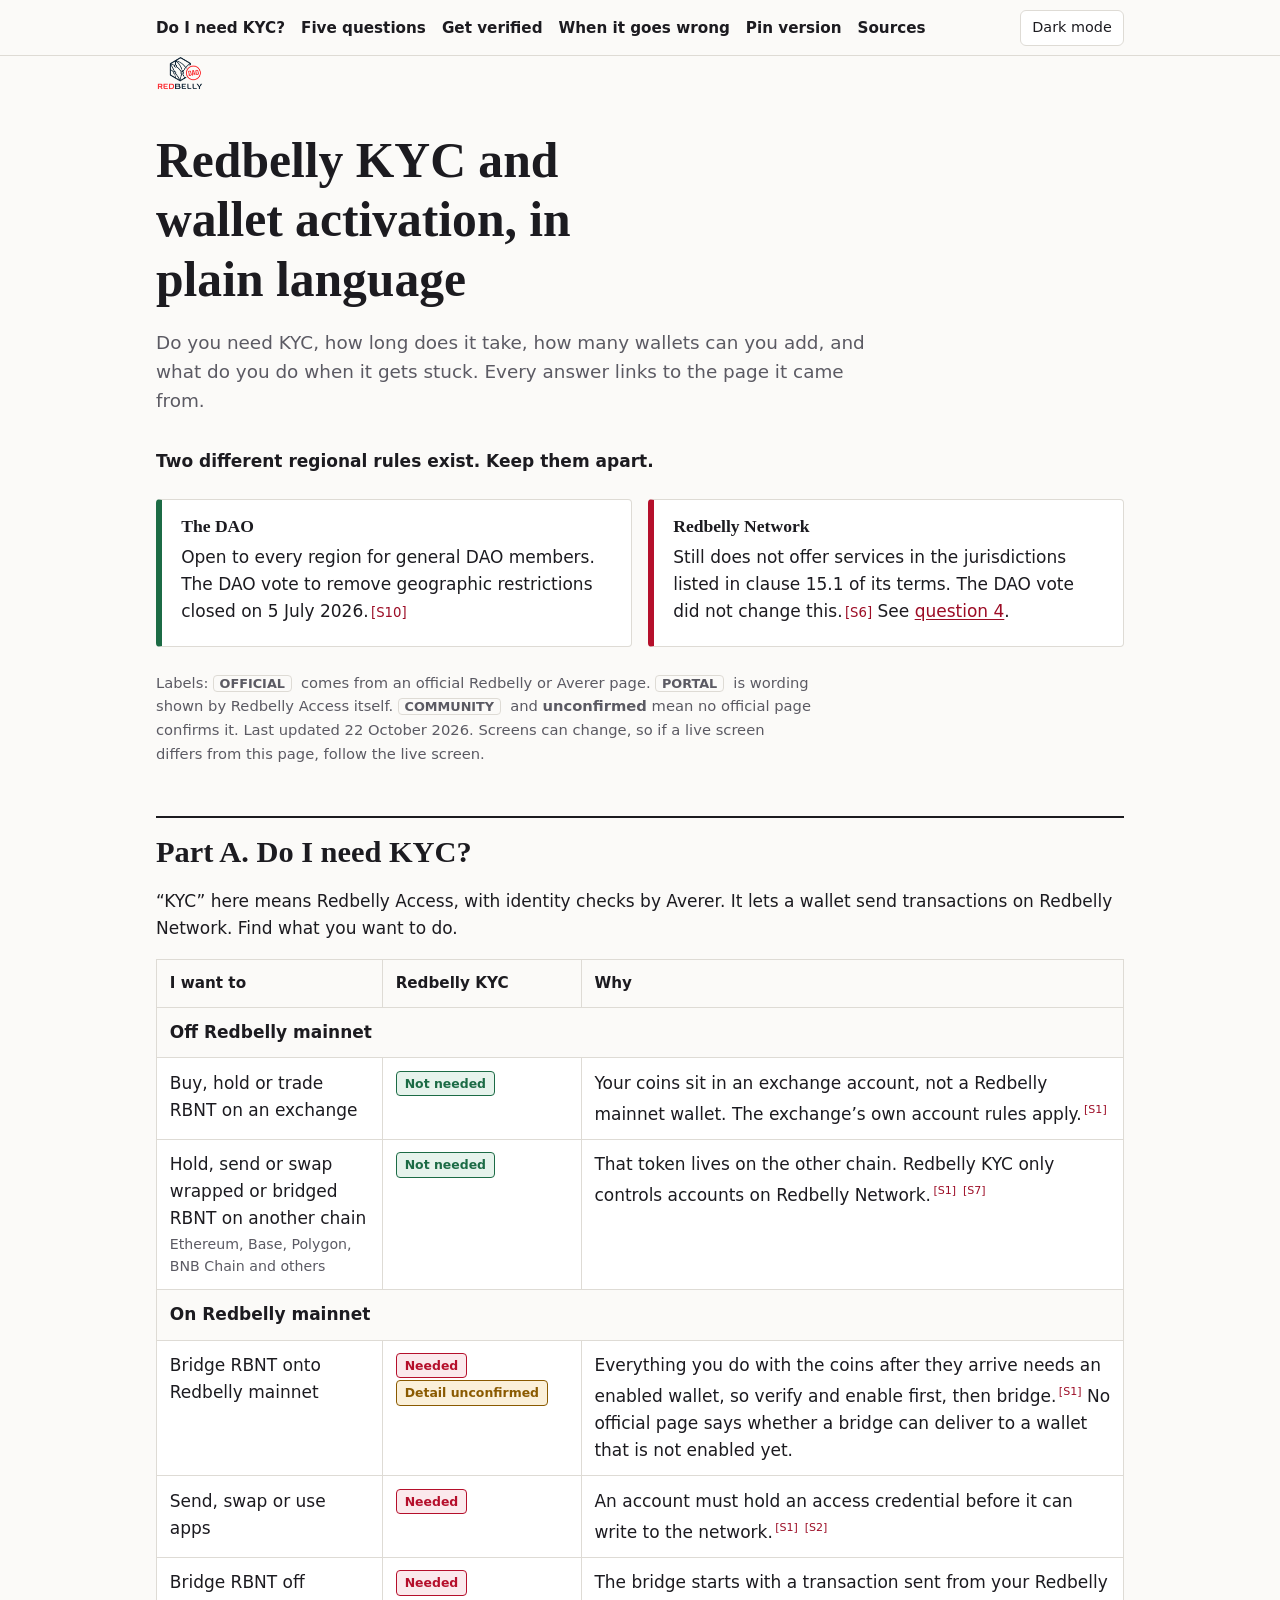
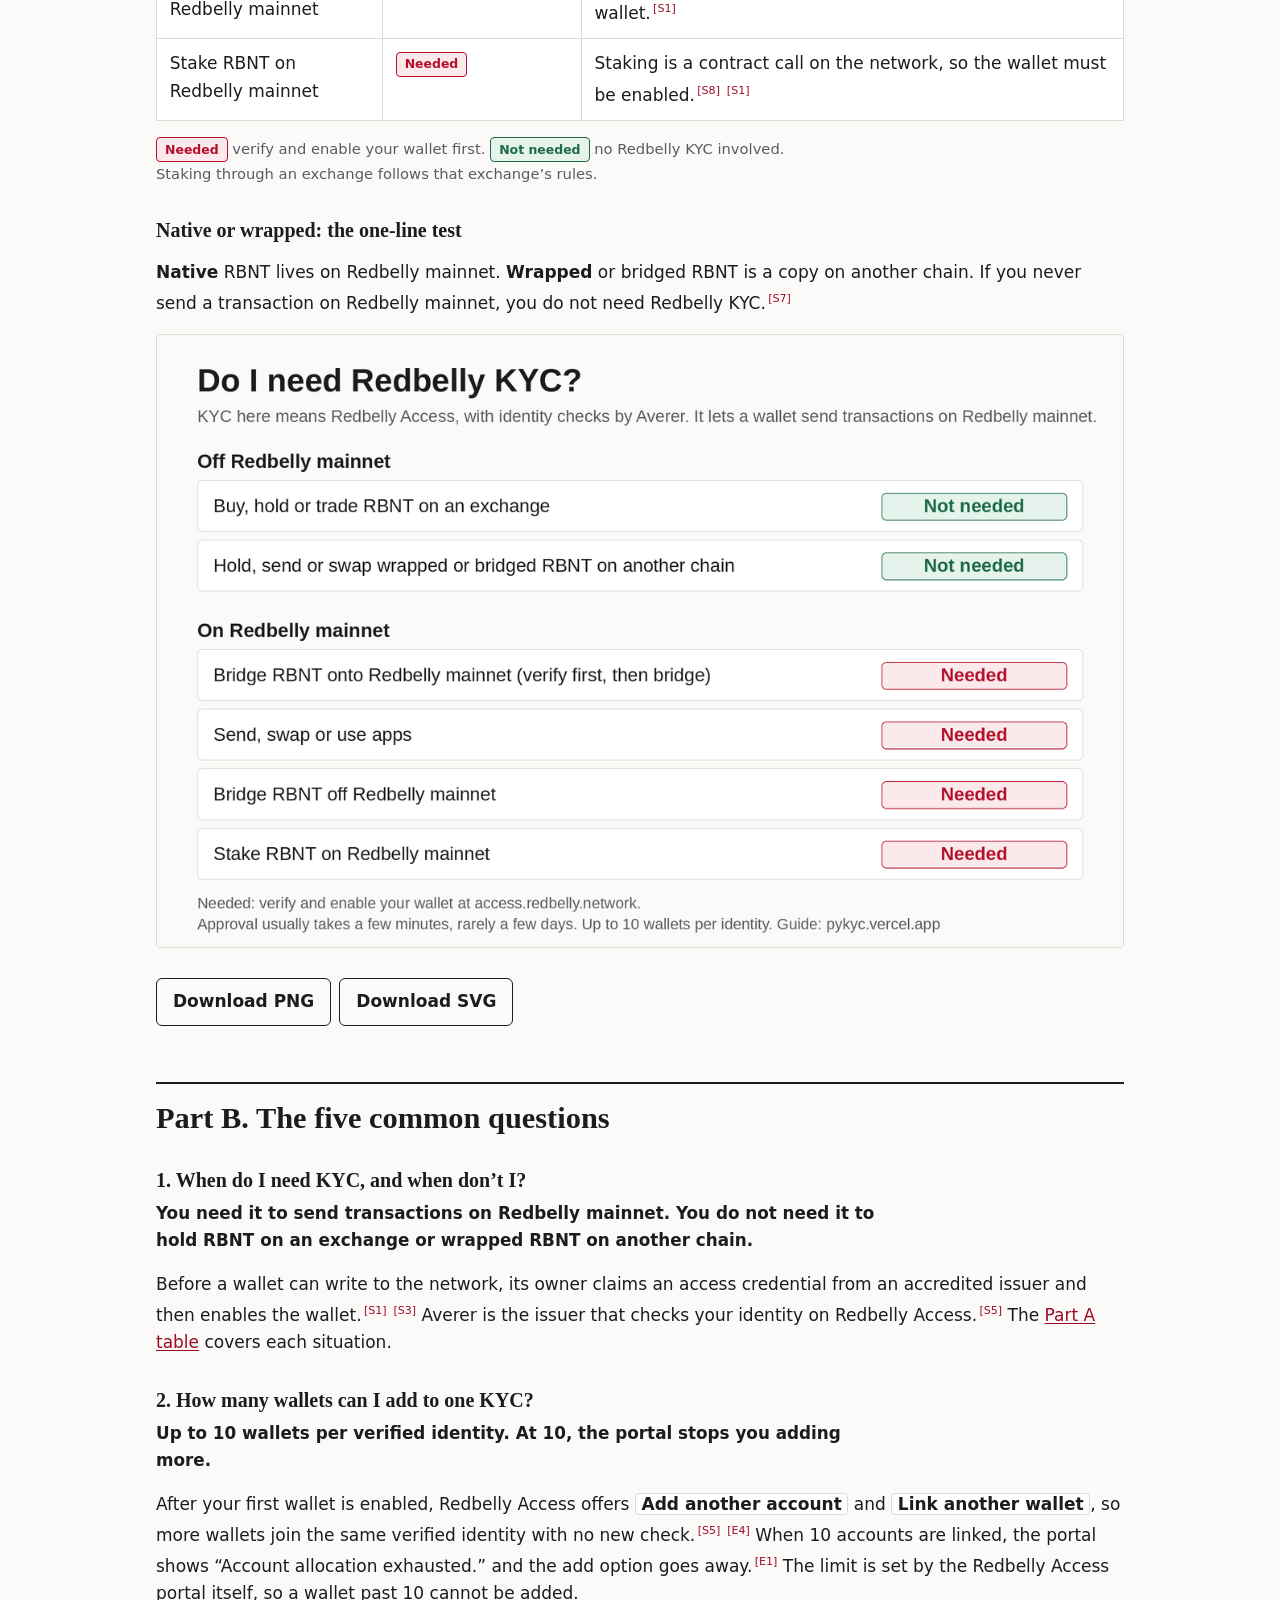
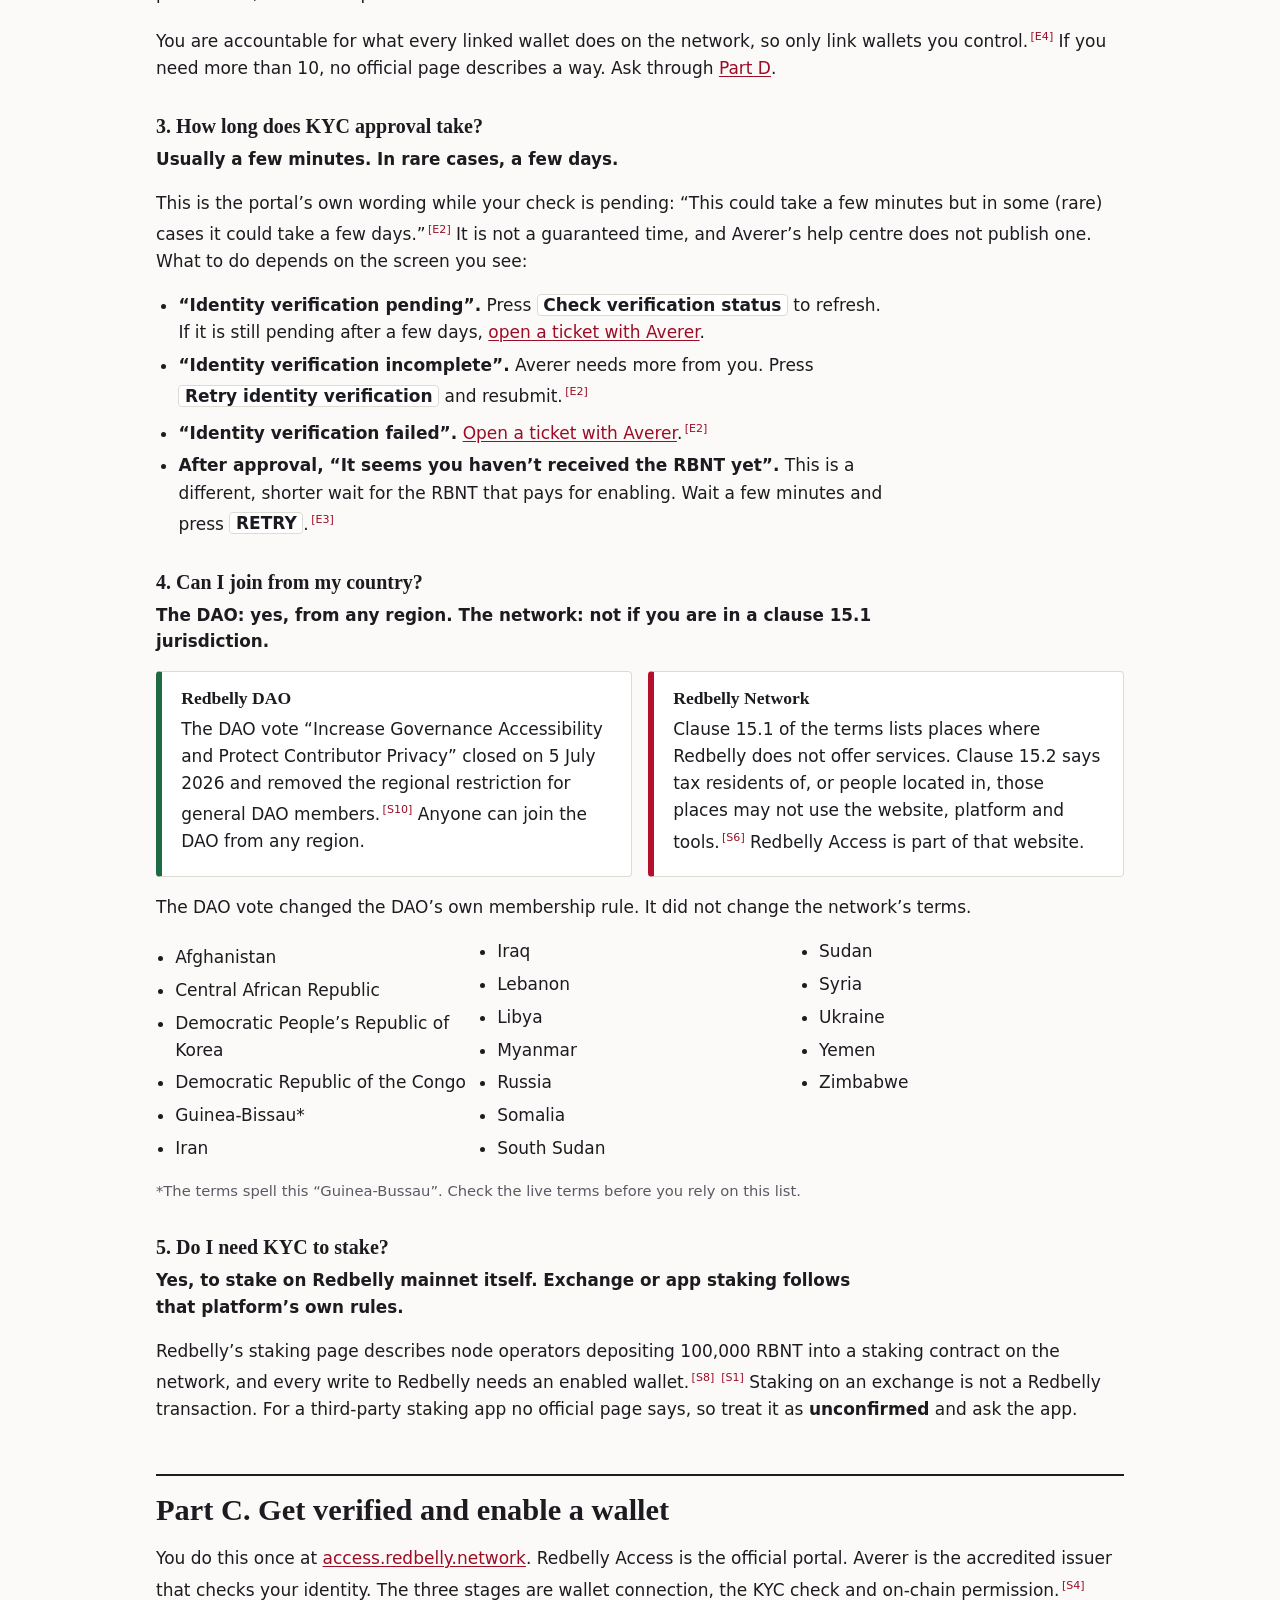
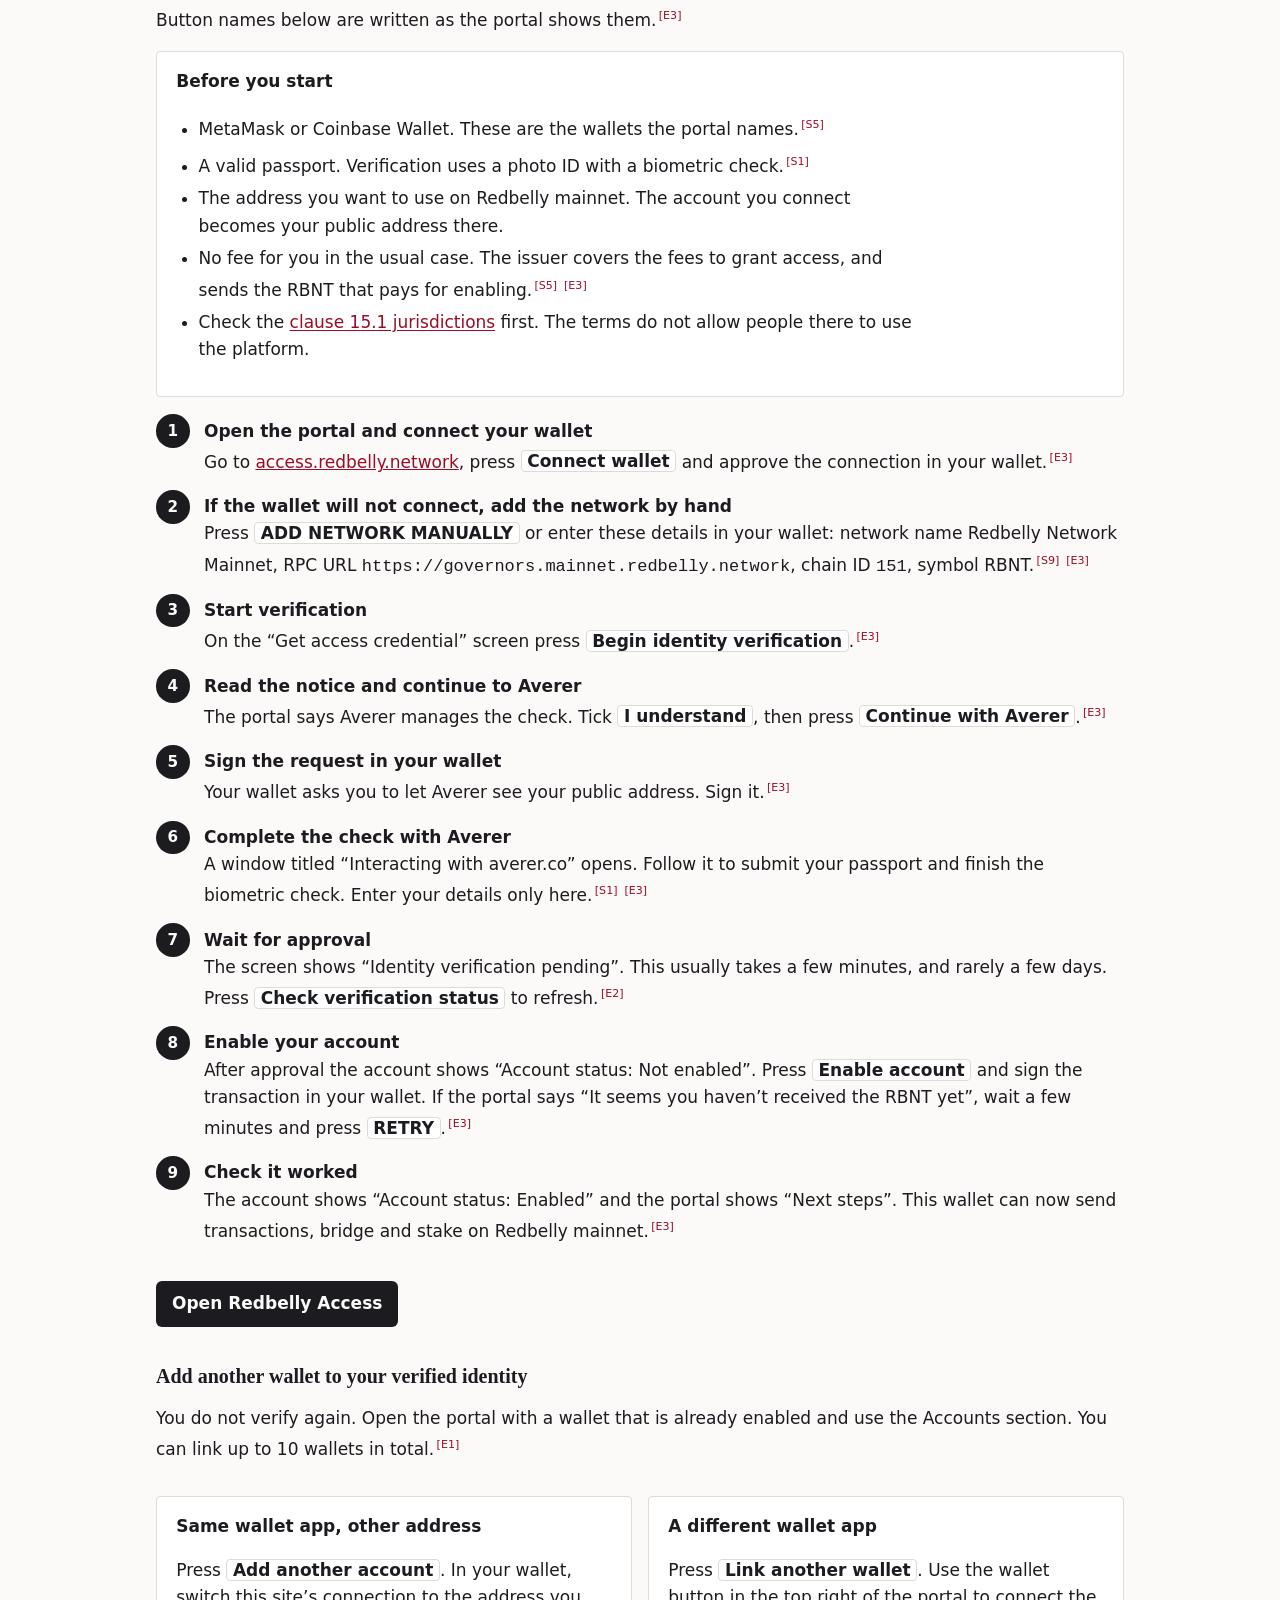
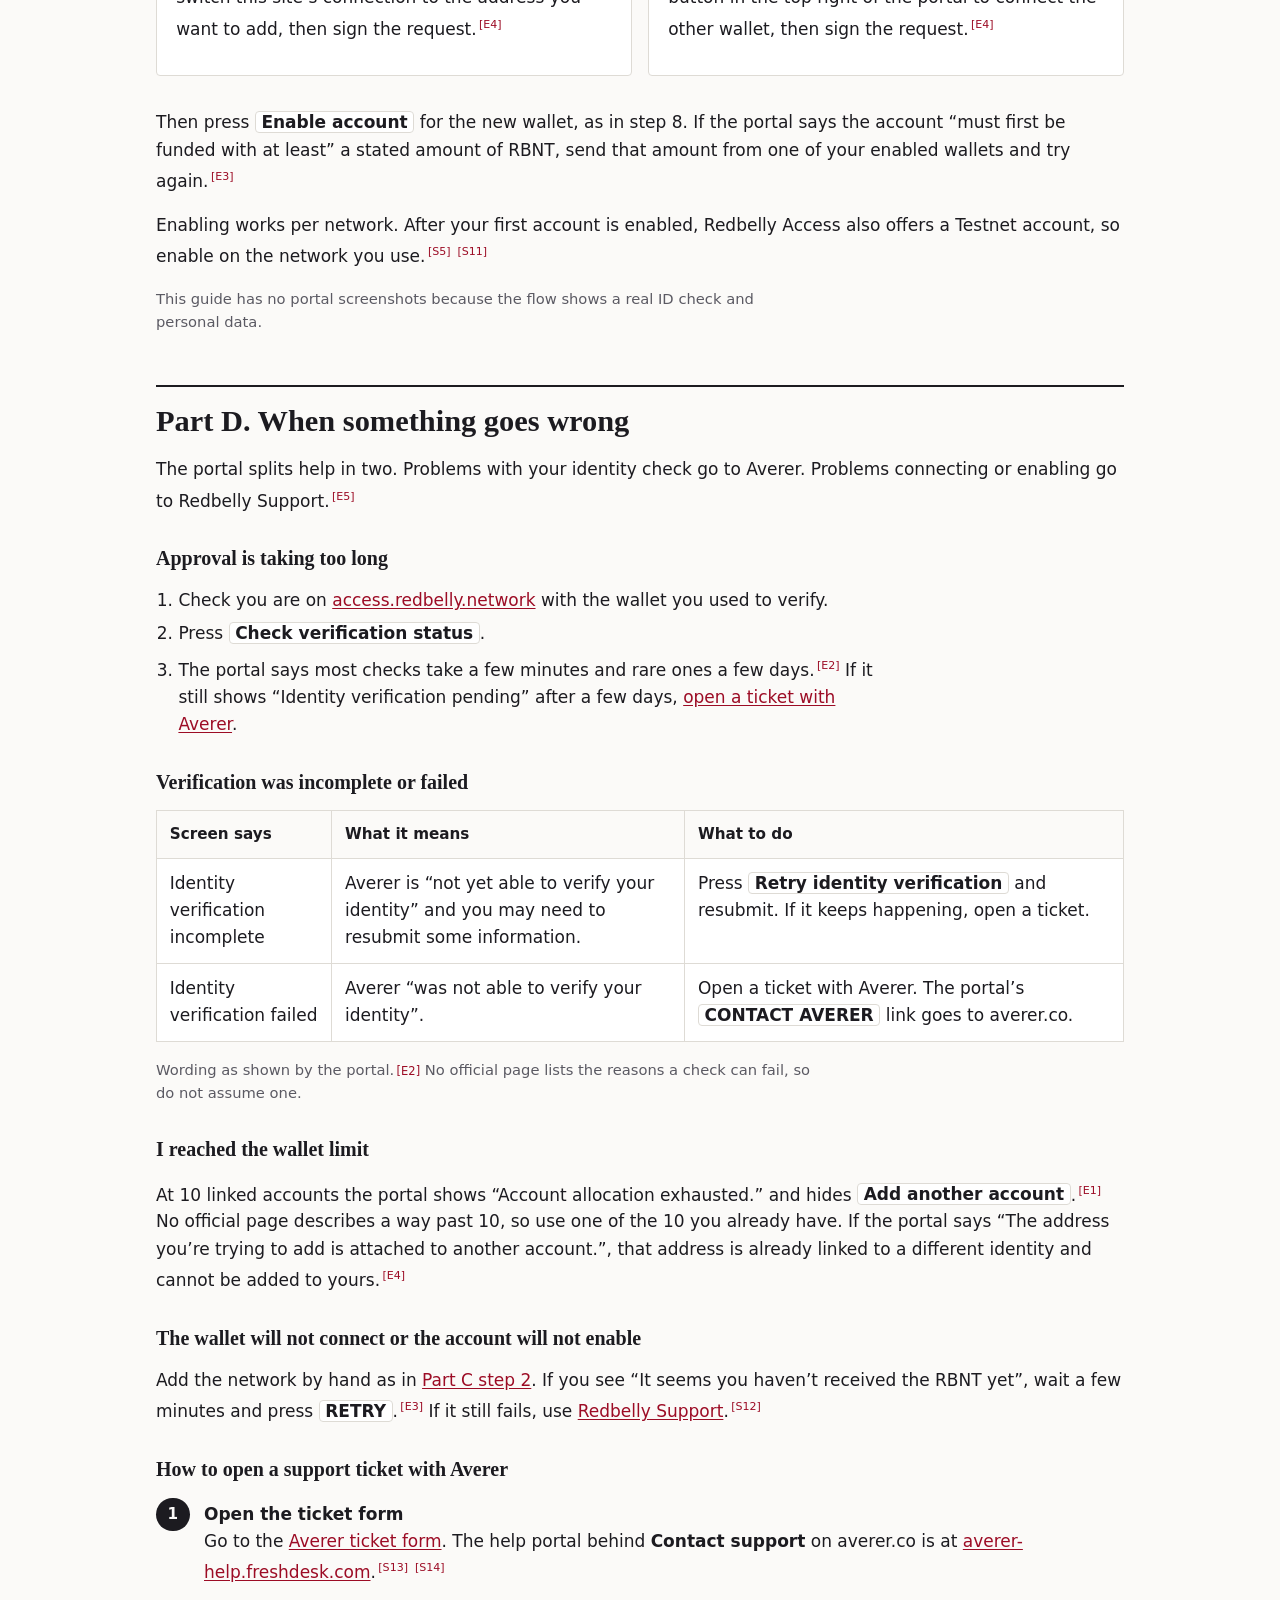
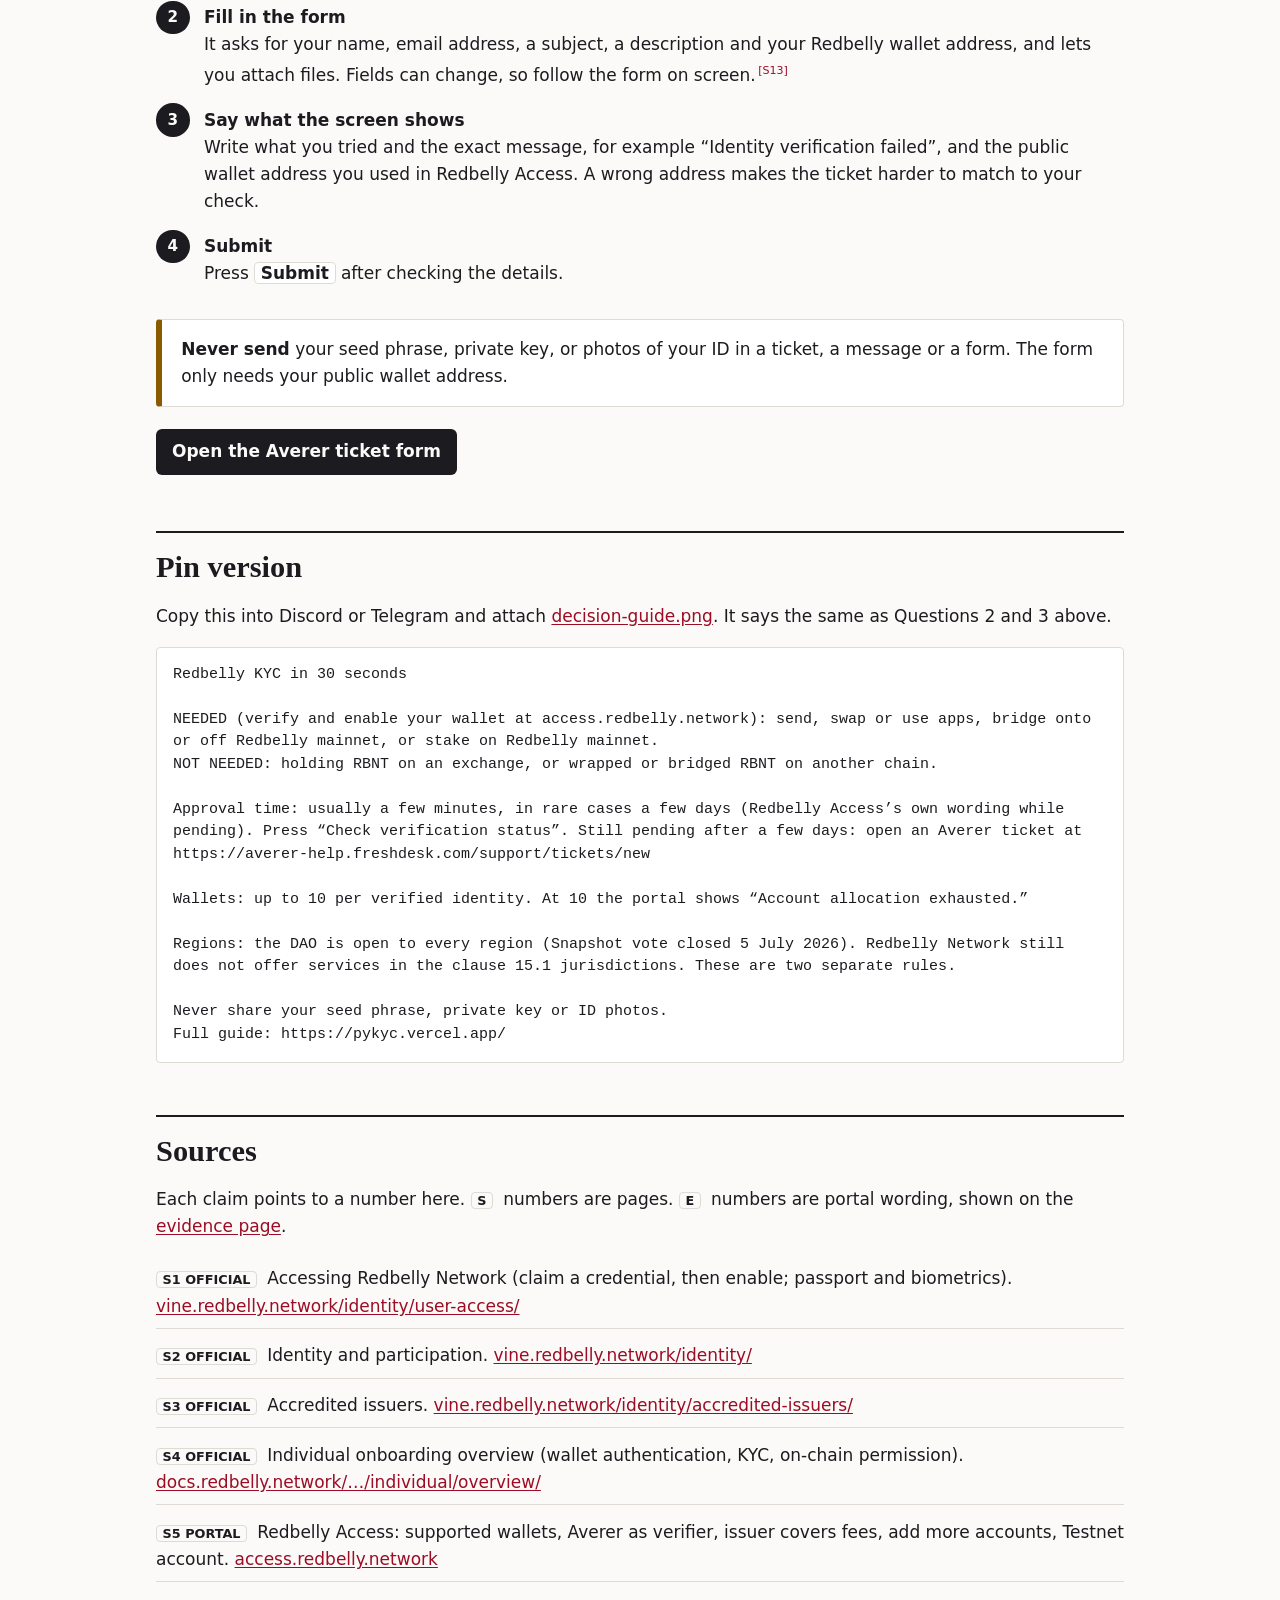
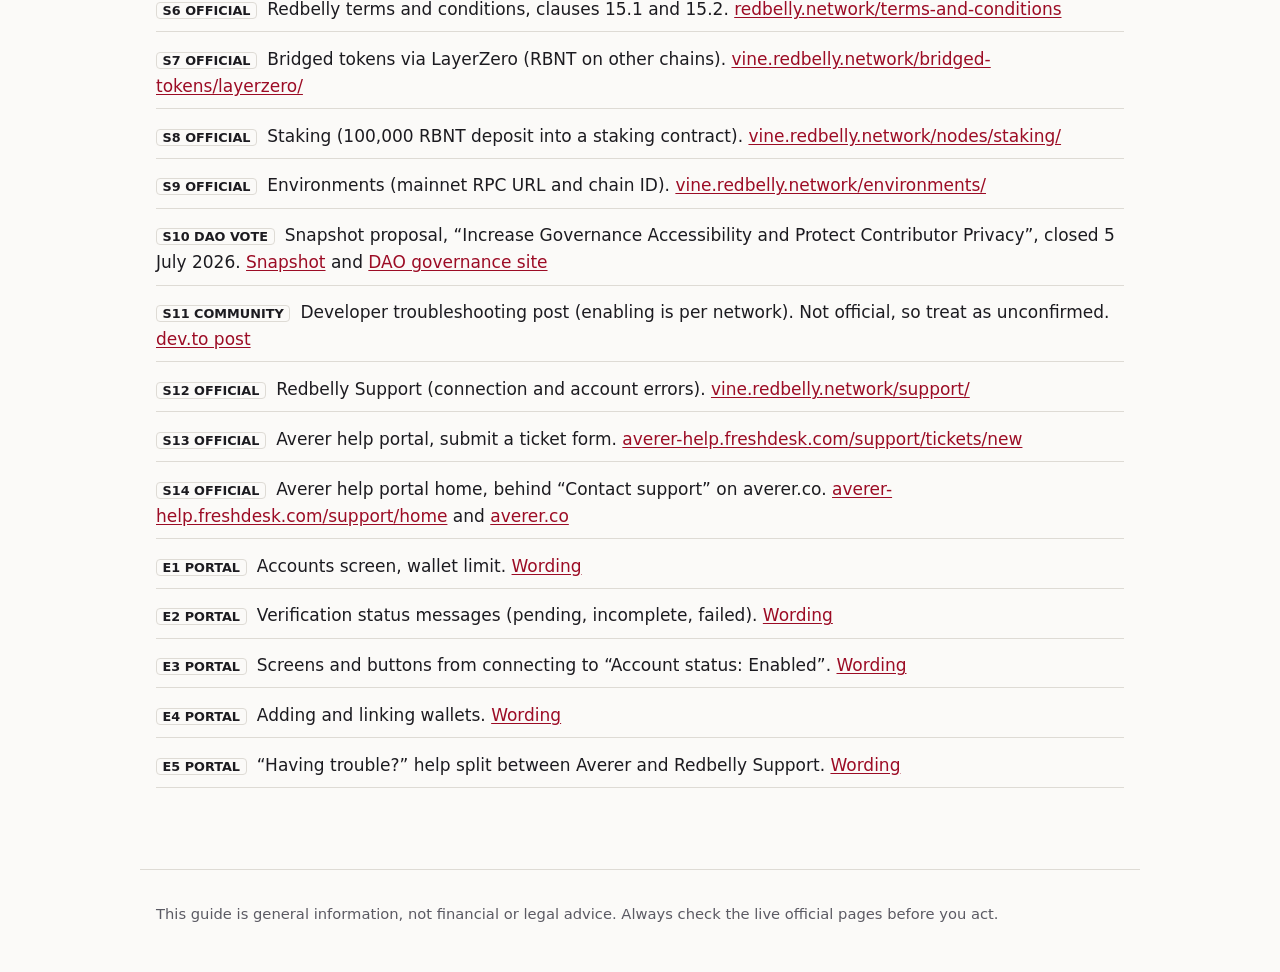
==== commit eb974d35: "Fix Q2/Q3, live button names, Averer ticket link, evidence and sources" ====
--- a/index.html
+++ b/index.html
@@ -1,341 +1,312 @@
-<!doctype html>
-<html lang="en" data-theme="dark"><head><meta charset="utf-8">
+<!DOCTYPE html>
+<html lang="en">
+<head>
+<meta charset="utf-8">
 <meta name="viewport" content="width=device-width, initial-scale=1, viewport-fit=cover">
-<meta name="description" content="Plain-language answers on Redbelly KYC: who needs it, wallet limits, regions, staking, how to get verified, and what to do when it goes wrong.">
+<title>Redbelly KYC and wallet activation: the plain-language guide</title>
+<meta name="description" content="Do you need Redbelly KYC? Plain answers on wallet limits, approval time, regions and staking, the exact portal steps, and what to do when something goes wrong.">
 <meta property="og:title" content="Redbelly KYC and wallet activation, in plain language">
-<meta property="og:description" content="Find your situation, get a clear answer, and follow the steps to an activated wallet.">
+<meta property="og:description" content="Find your situation, get a clear answer, and follow the portal steps to an enabled wallet.">
 <meta property="og:image" content="https://pykyc.vercel.app/decision-guide.png">
 <meta name="twitter:card" content="summary_large_image">
-<title>Redbelly KYC and wallet activation: the plain-language guide</title>
-<link rel="preconnect" href="https://fonts.googleapis.com"><link rel="preconnect" href="https://fonts.gstatic.com" crossorigin>
-<link href="https://fonts.googleapis.com/css2?family=Be+Vietnam+Pro:wght@400;500;600;700&family=JetBrains+Mono:wght@400;600;700&display=swap" rel="stylesheet">
 <style>
-/* Redbelly DAO KYC guide. Brand-kit tokens unchanged: Be Vietnam Pro + JetBrains Mono,
-   brand #EF5350, kit surfaces, 4px controls / 8px containers, kit logos. */
-:root{box-sizing:border-box;padding-top:env(safe-area-inset-top,0px);padding-bottom:env(safe-area-inset-bottom,0px);color-scheme:dark;
---surface:#0c1317;--deep:#0a1014;--slate:#141f26;--steel:#1d3140;--edge:#263641;--on:#f1f5f8;--var:#c2ced6;--outline:#8fa1ad;--ovar:#34444f;--brand:#EF5350;--brand-h:#f95a56;--onbrand:#fff;--primary:#ffb3ae;--ok:#86EFAC;--warn:#FCD34D;--err:#ffb4ab;--low:#111a20;
---st-needed:#EF5350;--shadow:none;
---sans:"Be Vietnam Pro",ui-sans-serif,system-ui,-apple-system,"Segoe UI",Roboto,sans-serif;
---mono:"JetBrains Mono",ui-monospace,SFMono-Regular,Menlo,Consolas,monospace}
-@media (prefers-color-scheme:light){:root:not([data-theme="dark"]){color-scheme:light;--surface:#EDF1F4;--deep:#EDF1F4;--slate:#fff;--steel:#DDE6ED;--edge:#D3DBE1;--on:#0F1A22;--var:#394853;--outline:#596975;--ovar:#C3CDD4;--brand-h:#D93E3B;--primary:#B3272A;--ok:#15803D;--warn:#A16207;--err:#B3261E;--low:#F4F6F8;--st-needed:#D93E3B;--shadow:0 1px 2px rgba(15,26,34,.06),0 6px 18px rgba(15,26,34,.04)}}
-:root[data-theme="light"]{color-scheme:light;--surface:#EDF1F4;--deep:#EDF1F4;--slate:#fff;--steel:#DDE6ED;--edge:#D3DBE1;--on:#0F1A22;--var:#394853;--outline:#596975;--ovar:#C3CDD4;--brand-h:#D93E3B;--primary:#B3272A;--ok:#15803D;--warn:#A16207;--err:#B3261E;--low:#F4F6F8;--st-needed:#D93E3B;--shadow:0 1px 2px rgba(15,26,34,.06),0 6px 18px rgba(15,26,34,.04)}
-
+:root{
+  --ink:#1c1b20; --muted:#5b5a63; --paper:#fbfaf8; --card:#ffffff; --line:#dedbd5;
+  --red:#b50f2b; --red-bg:#fbe9ec; --green:#1c6b45; --green-bg:#e6f3ec; --amber:#8a5a00; --amber-bg:#fbf0d9;
+  --link:#9c0c25;
+  color-scheme: light;
+}
+:root[data-theme="dark"]{
+  --ink:#f1eff2; --muted:#b4b1ba; --paper:#16151a; --card:#1f1e24; --line:#37353d;
+  --red:#ff6a82; --red-bg:#3a1a22; --green:#6fd3a0; --green-bg:#14301f; --amber:#f0c36b; --amber-bg:#352a10; --link:#ff8da0;
+  color-scheme: dark;
+}
+@media (prefers-color-scheme: dark){
+  :root:not([data-theme="light"]){
+    --ink:#f1eff2; --muted:#b4b1ba; --paper:#16151a; --card:#1f1e24; --line:#37353d;
+    --red:#ff6a82; --red-bg:#3a1a22; --green:#6fd3a0; --green-bg:#14301f; --amber:#f0c36b; --amber-bg:#352a10; --link:#ff8da0;
+    color-scheme: dark;
+  }
+}
 *{box-sizing:border-box}
-html{scroll-padding-top:calc(env(safe-area-inset-top,0px) + 76px);scroll-behavior:smooth;-webkit-text-size-adjust:100%}
-body{margin:0;background:var(--surface);color:var(--on);font:400 17px/1.65 var(--sans);-webkit-font-smoothing:antialiased;text-rendering:optimizeLegibility}
-body::before{content:"";position:fixed;inset:0 0 auto;height:env(safe-area-inset-top,0px);background:var(--deep);z-index:30}
-.w{max-width:960px;margin:0 auto;padding:0 20px}
-:focus-visible{outline:2px solid var(--brand);outline-offset:3px;border-radius:4px}
-.skip{position:absolute;left:12px;top:-80px;z-index:60;background:var(--brand);color:var(--onbrand);padding:10px 16px;border-radius:4px;font-weight:600;text-decoration:none}
-.skip:focus{top:calc(env(safe-area-inset-top,0px) + 8px);color:var(--onbrand)}
-
-/* ---------- Type ---------- */
-h1,h2,h3{text-wrap:balance}
-h1{font-size:clamp(32px,5.2vw,52px);font-weight:700;letter-spacing:-.025em;line-height:1.1;margin:0 0 16px}
-h2{font-size:clamp(27px,3.6vw,36px);font-weight:700;letter-spacing:-.02em;line-height:1.15;margin:4px 0 12px}
-h3{font-size:20px;font-weight:600;letter-spacing:-.005em;line-height:1.3;margin:0 0 12px}
-p{margin:0 0 14px;text-wrap:pretty}
-.lead{color:var(--var);font-size:19px;line-height:1.6;max-width:62ch}
-.card p,.note{max-width:72ch}
-strong{font-weight:600}
-a{color:var(--primary);text-underline-offset:3px;text-decoration-thickness:1px;text-decoration-color:color-mix(in srgb,var(--primary) 45%,transparent);transition:color .15s,text-decoration-color .15s}
-a:hover{color:var(--brand-h);text-decoration-color:currentColor}
-code,.m{font-family:var(--mono);font-size:.92em}
-
-/* ---------- Navigation ---------- */
-nav{position:sticky;top:env(safe-area-inset-top,0px);background:color-mix(in srgb,var(--deep) 86%,transparent);-webkit-backdrop-filter:blur(14px) saturate(1.2);backdrop-filter:blur(14px) saturate(1.2);border-bottom:1px solid var(--edge);z-index:20}
-nav .w{display:flex;align-items:center;gap:12px;padding:8px 20px}
-nav .links{display:flex;gap:4px;flex:1;min-width:0;overflow-x:auto;scrollbar-width:none;padding:2px 0}
-nav .links::-webkit-scrollbar{display:none}
-nav a{position:relative;white-space:nowrap;color:var(--var);text-decoration:none;font-size:14px;font-weight:500;padding:8px 12px;border-radius:4px;transition:background .15s,color .15s}
-nav a:hover{background:var(--low);color:var(--on)}
-nav a[aria-current="true"]{color:var(--on);background:var(--low);font-weight:600}
-nav a[aria-current="true"]::after{content:"";position:absolute;left:12px;right:12px;bottom:2px;height:2px;border-radius:2px;background:var(--brand)}
-.tt{flex:none;display:inline-flex;align-items:center;background:var(--slate);color:var(--on);border:1px solid var(--edge);border-radius:4px;padding:8px 12px;font:500 13px/1 var(--sans);cursor:pointer;transition:border-color .15s,background .15s}
-.tt:hover{border-color:var(--outline);background:var(--low)}
-.tt svg{width:16px;height:16px;flex:none;stroke:currentColor;fill:none;stroke-width:1.8;stroke-linecap:round;stroke-linejoin:round}
-.tt .to-light,.tt .to-dark{display:none;align-items:center;gap:8px}
-:root[data-theme="dark"] .tt .to-light{display:inline-flex}
-:root[data-theme="light"] .tt .to-dark{display:inline-flex}
-
-/* ---------- Hero (always dark, per kit logo-on-dark) ---------- */
-header{--deep:#0a1014;--slate:#141f26;--steel:#1d3140;--edge:#263641;--on:#f1f5f8;--var:#c2ced6;--outline:#8fa1ad;--ovar:#34444f;--primary:#ffb3ae;--brand-h:#f95a56;--ok:#86EFAC;--warn:#FCD34D;--low:#111a20;--st-needed:#EF5350;--shadow:none;
-background:var(--deep);color:var(--on);border:1px solid var(--edge);border-radius:8px;padding:44px 44px 36px;margin:28px 0 0;box-shadow:inset 0 4px 0 var(--brand)}
-.hero{display:grid;grid-template-columns:auto minmax(0,1fr);gap:40px;align-items:center}
-header .logo{display:block;height:156px;width:auto}
-header h1{margin-bottom:14px}
-header .lead{margin:0}
-.band{margin:32px 0 0}
-.band>strong{display:block;font-size:17px;font-weight:600;margin-bottom:12px}
-.two{display:grid;grid-template-columns:1fr 1fr;gap:12px}
-.card.lim{background:var(--slate);border:1px solid var(--edge);border-left:4px solid var(--c);border-radius:4px;padding:16px 18px;font-size:16px;line-height:1.55;color:var(--var);box-shadow:none;margin:0}
-.card.lim-dao{--c:var(--ok)}.card.lim-net{--c:var(--brand)}
-.lim .tag{display:flex;background:none;border:0;padding:0;margin:0 0 6px;font:700 15px/1.3 var(--sans);letter-spacing:0;color:var(--on)}
-.lim .tag::before{content:"";width:9px;height:9px;border-radius:2px;background:var(--c)}
-.legend{margin:20px 0 0;padding:16px 18px;background:var(--low);border:1px solid var(--edge);border-radius:4px;font-size:15px;line-height:1.9;color:var(--var)}
-.legend strong{color:var(--on)}
-
-/* ---------- Sections ---------- */
-section{margin-top:44px;padding:48px 0 12px;border-top:1px solid var(--edge)}
-.tag{display:inline-flex;align-items:center;gap:8px;font:600 13px/1 var(--sans);letter-spacing:.01em;color:var(--primary);background:color-mix(in srgb,var(--brand) 12%,transparent);border:1px solid color-mix(in srgb,var(--brand) 40%,transparent);padding:7px 11px;border-radius:4px;margin-bottom:14px}
-
-/* ---------- Cards ---------- */
-.card{background:var(--slate);border:1px solid var(--edge);border-radius:8px;padding:26px 28px;margin:16px 0;box-shadow:var(--shadow);transition:border-color .2s,box-shadow .2s}
-.card>:last-child{margin-bottom:0}
-.card:target{border-color:var(--brand);box-shadow:0 0 0 3px color-mix(in srgb,var(--brand) 25%,transparent)}
-.ans{background:var(--steel);border:1px solid var(--edge);border-left:4px solid var(--brand);border-radius:4px;padding:14px 18px;font-size:18px;font-weight:600;line-height:1.45;margin:0 0 16px;max-width:none}
-.ans::before{content:"Short answer";display:block;font:600 12.5px/1 var(--sans);letter-spacing:.02em;color:var(--primary);margin-bottom:8px}
-.ans .tg{font-weight:700}
-
-/* ---------- Status badges (match decision-guide.png) ---------- */
-.pill{--ic-check:url("data:image/svg+xml,%3Csvg xmlns='http://www.w3.org/2000/svg' viewBox='0 0 16 16' fill='none' stroke='black' stroke-width='2.2' stroke-linecap='round' stroke-linejoin='round'%3E%3Cpath d='M3 8.6l3.2 3.2L13 4.6'/%3E%3C/svg%3E");
---ic-bang:url("data:image/svg+xml,%3Csvg xmlns='http://www.w3.org/2000/svg' viewBox='0 0 16 16' fill='none' stroke='black' stroke-width='2.4' stroke-linecap='round' stroke-linejoin='round'%3E%3Cpath d='M8 2.8v6.6M8 13v.1'/%3E%3C/svg%3E");
---ic-q:url("data:image/svg+xml,%3Csvg xmlns='http://www.w3.org/2000/svg' viewBox='0 0 16 16' fill='none' stroke='black' stroke-width='2.2' stroke-linecap='round' stroke-linejoin='round'%3E%3Cpath d='M5.6 6.1a2.4 2.4 0 1 1 3.5 2.1c-.7.4-1.1.9-1.1 1.7M8 13v.1'/%3E%3C/svg%3E");
-display:inline-flex;align-items:center;gap:9px;min-width:150px;padding:8px 14px 8px 10px;border:1px solid color-mix(in srgb,currentColor 50%,transparent);background:color-mix(in srgb,currentColor 11%,transparent);border-radius:4px;font:700 12.5px/1 var(--mono);letter-spacing:.06em;white-space:nowrap}
-.pill::before{content:"";flex:none;width:16px;height:16px;background:currentColor;-webkit-mask:var(--ic) center/contain no-repeat;mask:var(--ic) center/contain no-repeat}
-.pill span{color:var(--on)}
-.needed{color:var(--st-needed);--ic:var(--ic-bang)}
-.not{color:var(--ok);--ic:var(--ic-check)}
-.unc{color:var(--warn);--ic:var(--ic-q)}
-
-/* Source labels */
-.tg{display:inline-block;font:700 11px/1 var(--sans);letter-spacing:.06em;padding:4px 8px;border-radius:4px;border:1px solid var(--ovar);color:var(--outline);background:color-mix(in srgb,var(--outline) 10%,transparent);vertical-align:.08em;white-space:nowrap}
-.tg.o{color:var(--ok);border-color:color-mix(in srgb,var(--ok) 55%,transparent);background:color-mix(in srgb,var(--ok) 10%,transparent)}
-.tg.c{color:var(--warn);border-color:color-mix(in srgb,var(--warn) 55%,transparent);background:color-mix(in srgb,var(--warn) 10%,transparent)}
-
-/* Source references [1] [5] */
-a[href^="#s"]:not([href="#src"]){display:inline-block;font:600 12px/1 var(--mono);text-decoration:none;color:var(--primary);background:var(--low);border:1px solid var(--edge);border-radius:4px;padding:4px 6px 3px;margin:0 1px;vertical-align:.06em;transition:border-color .15s,background .15s,color .15s}
-a[href^="#s"]:not([href="#src"]):hover{border-color:var(--primary);background:color-mix(in srgb,var(--brand) 12%,var(--low));color:var(--on)}
-
-/* ---------- Table ---------- */
-.tw{overflow-x:auto;border:1px solid var(--edge);border-radius:8px;margin-top:22px;background:var(--slate);box-shadow:var(--shadow)}
-table{border-collapse:collapse;width:100%;min-width:680px}
-th,td{text-align:left;padding:16px 18px;border-bottom:1px solid var(--edge);vertical-align:top;font-size:16px;line-height:1.55}
-th{font-size:13px;font-weight:600;letter-spacing:.02em;color:var(--outline);background:var(--low);padding:12px 18px}
-tr:last-child td{border-bottom:0}
-td:first-child{font-weight:600;width:29%}
-th:nth-child(2),td:nth-child(2){width:196px;white-space:nowrap}
-@media(min-width:701px){
-tbody tr:hover td{background:var(--low)}
-tbody tr:has(.pill.needed) td:first-child{box-shadow:inset 4px 0 0 var(--st-needed)}
-tbody tr:has(.pill.not) td:first-child{box-shadow:inset 4px 0 0 var(--ok)}
-tbody tr:has(.pill.unc) td:first-child{box-shadow:inset 4px 0 0 var(--warn)}
+html{scroll-behavior:smooth;scroll-padding-top:4.5rem}
+@media (prefers-reduced-motion:reduce){html{scroll-behavior:auto}}
+body{margin:0;background:var(--paper);color:var(--ink);font:17px/1.6 system-ui,-apple-system,"Segoe UI",Roboto,sans-serif;
+  padding-left:env(safe-area-inset-left,0);padding-right:env(safe-area-inset-right,0);padding-bottom:env(safe-area-inset-bottom,0)}
+a{color:var(--link);text-underline-offset:2px}
+a:focus-visible,button:focus-visible,summary:focus-visible{outline:3px solid var(--red);outline-offset:2px}
+.skip{position:absolute;left:-999px;top:0;background:var(--ink);color:var(--paper);padding:.5rem 1rem;z-index:50}
+.skip:focus{left:0}
+header.bar{position:sticky;top:0;z-index:20;background:var(--paper);border-bottom:1px solid var(--line);padding-top:env(safe-area-inset-top,0)}
+.bar-in{max-width:1000px;margin:0 auto;padding:.6rem 1rem;display:flex;gap:1rem;align-items:center;justify-content:space-between;flex-wrap:wrap}
+nav a{margin-right:1rem;font-size:.95rem;text-decoration:none;color:var(--ink);font-weight:600;white-space:nowrap}
+nav a:hover{text-decoration:underline}
+#theme{border:1px solid var(--line);background:var(--card);color:var(--ink);border-radius:6px;padding:.35rem .7rem;font:inherit;font-size:.9rem;cursor:pointer}
+main{max-width:1000px;margin:0 auto;padding:0 1rem 4rem}
+h1,h2,h3{font-family:"Iowan Old Style","Palatino Linotype",Palatino,Georgia,serif;line-height:1.2;margin:0}
+h1{font-size:clamp(2rem,5vw,3.1rem);margin:2rem 0 .8rem;max-width:20ch}
+h2{font-size:1.9rem;margin:3.2rem 0 .8rem;padding-top:1rem;border-top:2px solid var(--ink)}
+h3{font-size:1.25rem;margin:2rem 0 .5rem}
+.lead{font-size:1.15rem;max-width:62ch;color:var(--muted)}
+.logo{height:34px;width:auto}
+.logo-dark{display:none}
+:root[data-theme="dark"] .logo-light{display:none}
+:root[data-theme="dark"] .logo-dark{display:inline}
+@media (prefers-color-scheme: dark){
+  :root:not([data-theme="light"]) .logo-light{display:none}
+  :root:not([data-theme="light"]) .logo-dark{display:inline}
 }
-
-/* ---------- Part A layout ---------- */
-.split{display:grid;grid-template-columns:minmax(0,1fr) minmax(0,1fr);gap:24px;align-items:stretch;margin-top:16px}
-.split figure{margin:0}
-.split .dl{margin:0;display:flex;flex-direction:column;justify-content:center;border-left:4px solid var(--brand)}
-.split .dl .actions{margin-top:8px;flex-direction:column;align-items:stretch;max-width:260px}
-.split .dl .btn{justify-content:center}
-img.gd{display:block;width:100%;height:auto;border-radius:8px;border:1px solid var(--edge);box-shadow:var(--shadow)}
-
-/* ---------- Buttons ---------- */
-.actions{display:flex;flex-wrap:wrap;gap:12px;margin-top:20px}
-.btn{display:inline-flex;align-items:center;gap:10px;padding:12px 20px;border-radius:4px;border:1px solid transparent;font:700 15px/1.2 var(--sans);text-decoration:none;cursor:pointer;transition:background .15s,border-color .15s,color .15s,transform .15s}
-.btn svg{width:18px;height:18px;flex:none;stroke:currentColor;fill:none;stroke-width:2;stroke-linecap:round;stroke-linejoin:round}
-.btn:active{transform:translateY(1px)}
-.btn-primary{background:var(--brand);border-color:var(--brand);color:var(--onbrand)}
-.btn-primary:hover{background:var(--brand-h);border-color:var(--brand-h);color:var(--onbrand)}
-.btn-secondary{background:transparent;border-color:var(--outline);color:var(--on)}
-.btn-secondary:hover{background:var(--low);border-color:var(--on);color:var(--on)}
-
-/* ---------- Lists ---------- */
-ul{padding-left:22px}li{margin:4px 0}
-.card>ul:not(.jur){list-style:none;padding:0;margin:0}
-.card>ul:not(.jur)>li{position:relative;padding-left:34px;margin:14px 0}
-.card>ul:not(.jur)>li:first-child{margin-top:0}
-.card>ul:not(.jur)>li::before{content:"";position:absolute;left:0;top:5px;width:20px;height:20px;border-radius:4px;background:color-mix(in srgb,var(--ok) 16%,transparent);border:1px solid color-mix(in srgb,var(--ok) 55%,transparent)}
-.card>ul:not(.jur)>li::after{content:"";position:absolute;left:5px;top:10px;width:10px;height:6px;border-left:2px solid var(--ok);border-bottom:2px solid var(--ok);transform:translateY(-2px) rotate(-45deg);transform-origin:center}
-.card>ol:not(.steps){list-style:none;counter-reset:n;padding:0;margin:0}
-.card>ol:not(.steps)>li{counter-increment:n;position:relative;padding-left:38px;margin:12px 0}
-.card>ol:not(.steps)>li::before{content:counter(n);position:absolute;left:0;top:2px;width:26px;height:26px;border-radius:4px;border:1px solid var(--brand);color:var(--primary);font:700 13px/24px var(--sans);text-align:center}
-.jur{list-style:none;padding:0;margin:14px 0;display:flex;flex-wrap:wrap;gap:8px}
-.jur li{margin:0;padding:7px 12px;background:var(--low);border:1px solid var(--edge);border-radius:4px;font-size:15px;line-height:1.4;color:var(--on)}
-
-/* Steps: a real sequence, so numbered and joined by a line */
-ol.steps{list-style:none;counter-reset:s;padding:0;margin:20px 0 0}
-ol.steps li{counter-increment:s;position:relative;background:var(--slate);border:1px solid var(--edge);border-radius:8px;padding:18px 22px 18px 72px;margin:12px 0;box-shadow:var(--shadow)}
-ol.steps li::before{content:counter(s);position:absolute;left:18px;top:16px;width:34px;height:34px;border-radius:4px;background:var(--brand);color:var(--onbrand);font:700 15px/34px var(--sans);text-align:center}
-ol.steps li:not(:last-child)::after{content:"";position:absolute;left:34px;top:56px;bottom:-13px;width:2px;background:var(--ovar)}
-#c ol.steps li>strong:first-child{display:block;font-size:18px;font-weight:600;line-height:1.35;margin-bottom:3px}
-.card ol.steps li{background:var(--low);box-shadow:none}
-
-.note{background:color-mix(in srgb,var(--warn) 7%,var(--slate));border:1px solid var(--edge);border-left:4px solid var(--warn);border-radius:4px;padding:14px 18px;margin:18px 0;color:var(--var)}
-.note strong{color:var(--on)}
-
-/* ---------- Sources ---------- */
-ol.src{list-style:none;counter-reset:src;padding:0;margin:20px 0 0;border:1px solid var(--edge);border-radius:8px;overflow:hidden;background:var(--slate);box-shadow:var(--shadow)}
-.src li{counter-increment:src;position:relative;margin:0;padding:14px 18px 14px 62px;border-bottom:1px solid var(--edge);font-size:15px;line-height:1.6;overflow-wrap:anywhere;transition:background .2s}
-.src li:last-child{border-bottom:0}
-.src li::before{content:counter(src);position:absolute;left:18px;top:14px;min-width:30px;height:24px;padding:0 6px;border-radius:4px;background:var(--low);border:1px solid var(--edge);color:var(--primary);font:600 12px/22px var(--mono);text-align:center}
-.src li:target{background:color-mix(in srgb,var(--brand) 10%,var(--slate));box-shadow:inset 4px 0 0 var(--brand)}
-.src li .tg{margin-right:8px}
-
-/* ---------- Footer ---------- */
-footer{margin-top:56px;padding:32px 0 56px;border-top:1px solid var(--edge);color:var(--outline);font-size:14px}
-footer .foot{display:flex;align-items:center;gap:22px}
-footer p{margin:0;max-width:60ch}
-.fl{height:68px;width:auto;flex:none}
-.ld{display:none}.ll{display:block}
-:root[data-theme="dark"] .ld{display:block}:root[data-theme="dark"] .ll{display:none}
-
-/* ---------- Small screens ---------- */
-@media(max-width:820px){
-.split{grid-template-columns:1fr}
-.hero{grid-template-columns:1fr;gap:22px}
-header .logo{height:112px}
-}
-@media(max-width:700px){
-body{font-size:16.5px}
-.lead{font-size:18px}
-header{padding:28px 20px 22px}
-section{margin-top:32px;padding-top:40px}
-.card{padding:20px}
-.two{grid-template-columns:1fr}
-.tt .lbl{display:none}
-.tt{padding:9px 11px}
-.tw{border:0;overflow:visible;background:none;box-shadow:none}
-table,tbody,tr,td{display:block}
-table{min-width:0}
-thead{position:absolute;width:1px;height:1px;overflow:hidden;clip:rect(0 0 0 0)}
-tr{display:flex;flex-direction:column;gap:8px;background:var(--slate);border:1px solid var(--edge);border-radius:8px;padding:16px;margin:0 0 10px;box-shadow:var(--shadow)}
-td,td:first-child{padding:0;border:0;width:auto;font-size:16px}
-td:nth-child(2){order:-1;width:auto}
-tr:has(.pill.needed){border-left:4px solid var(--st-needed)}
-tr:has(.pill.not){border-left:4px solid var(--ok)}
-tr:has(.pill.unc){border-left:4px solid var(--warn)}
-ol.steps li{padding:16px 16px 16px 62px}
-ol.steps li::before{left:14px;top:14px}
-ol.steps li:not(:last-child)::after{left:30px}
-footer .foot{flex-direction:column;align-items:flex-start;gap:16px}
-.btn{width:100%;justify-content:center}
-}
-@media(prefers-reduced-motion:reduce){html{scroll-behavior:auto}*{transition:none!important}}
-</style></head><body>
+.rules{display:grid;grid-template-columns:1fr 1fr;gap:1rem;margin:1.5rem 0}
+@media (max-width:700px){.rules{grid-template-columns:1fr}}
+.rule{background:var(--card);border:1px solid var(--line);border-left:6px solid var(--green);padding:1rem 1.2rem;border-radius:4px}
+.rule.net{border-left-color:var(--red)}
+.rule h3{margin:0 0 .4rem;font-size:1.1rem}
+.rule p{margin:.3rem 0}
+.rules-title{font-weight:700;margin:2rem 0 0}
+.meta{font-size:.92rem;color:var(--muted);max-width:70ch}
+.tag{display:inline-block;font-size:.78rem;font-weight:700;padding:.1rem .5rem;border-radius:4px;border:1px solid currentColor;vertical-align:middle;white-space:nowrap}
+.tag.needed{color:var(--red);background:var(--red-bg)}
+.tag.not{color:var(--green);background:var(--green-bg)}
+.tag.unc{color:var(--amber);background:var(--amber-bg)}
+.scroll{overflow-x:auto;margin:1rem 0}
+table{border-collapse:collapse;width:100%;min-width:640px;background:var(--card)}
+th,td{border:1px solid var(--line);padding:.7rem .8rem;text-align:left;vertical-align:top}
+th{background:var(--paper);font-size:.95rem}
+tr.group td{background:var(--paper);font-weight:700}
+td small{display:block;color:var(--muted)}
+sup a,.ref{font-size:.78em;text-decoration:none;margin-left:.15rem;white-space:nowrap}
+.answer{font-weight:600;font-size:1.05rem;margin:.2rem 0 .8rem;max-width:62ch}
+.box{background:var(--card);border:1px solid var(--line);padding:1rem 1.2rem;border-radius:4px;margin:1rem 0}
+.box.unc{border-left:6px solid var(--amber)}
+blockquote{margin:.8rem 0;padding:.4rem 1rem;border-left:4px solid var(--line);color:var(--muted)}
+ul,ol{max-width:68ch;padding-left:1.4rem}
+li{margin:.35rem 0}
+ol.steps{counter-reset:s;list-style:none;padding:0;max-width:none}
+ol.steps>li{counter-increment:s;position:relative;padding:.2rem 0 .9rem 3rem;margin:0}
+ol.steps>li::before{content:counter(s);position:absolute;left:0;top:0;width:2.1rem;height:2.1rem;border-radius:50%;background:var(--ink);color:var(--paper);display:grid;place-items:center;font-weight:700;font-size:.95rem}
+ol.steps>li>strong{display:block}
+.ui{font-weight:700;background:var(--card);border:1px solid var(--line);border-radius:4px;padding:0 .35rem;white-space:nowrap}
+.two{display:grid;grid-template-columns:1fr 1fr;gap:1rem;margin:1rem 0}
+@media (max-width:700px){.two{grid-template-columns:1fr}}
+.cols{columns:3 13rem;max-width:none;padding-left:1.2rem}
+.btn{display:inline-block;margin:.3rem .5rem .3rem 0;padding:.6rem 1rem;background:var(--ink);color:var(--paper);text-decoration:none;border-radius:6px;font-weight:700}
+.btn.alt{background:transparent;color:var(--ink);border:1px solid var(--ink)}
+img.guide{max-width:100%;height:auto;border:1px solid var(--line);border-radius:4px;background:#fff}
+pre.pin{white-space:pre-wrap;background:var(--card);border:1px solid var(--line);padding:1rem;border-radius:4px;font:15px/1.5 ui-monospace,SFMono-Regular,Menlo,Consolas,monospace}
+ol.src{max-width:none;padding-left:0;list-style:none}
+ol.src li{padding:.5rem 0;border-bottom:1px solid var(--line);overflow-wrap:anywhere}
+.k{font-weight:700;font-size:.8rem;border:1px solid var(--line);border-radius:4px;padding:0 .35rem;margin-right:.3rem}
+footer{max-width:1000px;margin:0 auto;padding:2rem 1rem 3rem;border-top:1px solid var(--line);color:var(--muted);font-size:.92rem}
+@media print{header.bar,#theme,.btn{display:none}h2{break-after:avoid}.scroll{overflow:visible}}
+</style>
+</head>
+<body>
 <a class="skip" href="#main">Skip to content</a>
-<nav aria-label="Guide sections"><div class="w"><div class="links"><a href="#a">A. Do I need KYC?</a><a href="#b">B. Five questions</a><a href="#c">C. Get verified</a><a href="#d">D. When it goes wrong</a><a href="#src">Sources</a></div><button class="tt" id="tt" type="button" aria-label="Switch light or dark theme"><span class="to-light"><svg viewBox="0 0 24 24" aria-hidden="true"><circle cx="12" cy="12" r="4"/><path d="M12 2v2M12 20v2M4.9 4.9l1.4 1.4M17.7 17.7l1.4 1.4M2 12h2M20 12h2M4.9 19.1l1.4-1.4M17.7 6.3l1.4-1.4"/></svg><span class="lbl">Light mode</span></span><span class="to-dark"><svg viewBox="0 0 24 24" aria-hidden="true"><path d="M21 12.8A9 9 0 1 1 11.2 3a7 7 0 0 0 9.8 9.8z"/></svg><span class="lbl">Dark mode</span></span></button></div></nav>
-<div class="w" id="main">
-<header>
-<div class="hero"><img class="logo" alt="Redbelly DAO" src="dao-logo-on-dark.png">
-<div><h1>Redbelly KYC and wallet activation, in plain language</h1>
-<p class="lead">One page for the questions the community asks again and again. Find your situation, get a clear answer, and follow the steps to an activated wallet.</p></div></div>
-<div class="band"><strong>Two different regional limits exist. Keep them apart.</strong>
-<div class="two"><div class="card lim lim-dao"><div class="tag">The DAO</div>The DAO no longer restricts which regions can join. Anyone can join the DAO from any region.</div><div class="card lim lim-net"><div class="tag">Redbelly Network</div>The network still does not offer services in certain jurisdictions, listed in clause 15.1 of its terms. This is unchanged. <a href="#b4">See Question 4</a>.</div></div></div>
-<div class="legend">How to read the labels: <span class="tg o">OFFICIAL</span> comes from an official Redbelly or Averer page. <span class="tg">DAO BRIEF</span> comes from the DAO’s task brief. <span class="tg c">COMMUNITY REPORTED</span> and <strong>unconfirmed</strong> mean no official page confirms it yet. Every source is in the <a href="#src">source list</a>. Last verified: 19 October 2026.</div>
-</header>
-
-<section id="a"><div class="tag">Part A</div><h2>Do I need KYC?</h2>
-<p class="lead">KYC here means Redbelly Access, with verification by Averer. It gives your wallet permission to send transactions on Redbelly Network. Find your row.</p>
-<div class="tw"><table><thead><tr><th>Your situation</th><th>Answer</th><th>Why</th></tr></thead><tbody>
-<tr><td>I hold RBNT on an exchange</td><td><span class="pill not"><span>NOT NEEDED</span></span></td><td>Redbelly KYC is for network access. The exchange has its own verification rules, which are separate. <a href="#s1">[1]</a></td></tr>
-<tr><td>I hold wrapped RBNT on another chain (Ethereum, Base, Polygon, BSC and others)</td><td><span class="pill not"><span>NOT NEEDED</span></span></td><td>Those are other chains, not Redbelly mainnet. The access credential gives write access to Redbelly Network only. <a href="#s1">[1]</a> <a href="#s7">[7]</a></td></tr>
-<tr><td>I bridge onto Redbelly mainnet (receiving)</td><td><span class="pill unc"><span>UNCONFIRMED</span></span></td><td>No official page says whether an unverified wallet can receive bridged RBNT. To be safe, verify and enable your wallet before you bridge. Anything you do after arrival needs it anyway.</td></tr>
-<tr><td>I bridge off Redbelly mainnet (sending back to another chain)</td><td><span class="pill needed"><span>NEEDED</span></span></td><td>The transaction is sent from your Redbelly wallet, so the wallet must be enabled. <a href="#s1">[1]</a> <a href="#s2">[2]</a></td></tr>
-<tr><td>I use Redbelly mainnet (send, swap, use apps)</td><td><span class="pill needed"><span>NEEDED</span></span></td><td>Users must claim an access credential before they can self-enable write access. <a href="#s1">[1]</a> <a href="#s2">[2]</a></td></tr>
-<tr><td>I stake on Redbelly mainnet</td><td><span class="pill needed"><span>NEEDED</span></span></td><td>Staking is a transaction on the network. Official staking is a deposit into a staking contract on Redbelly. <a href="#s8">[8]</a> Staking on an exchange follows that exchange’s rules.</td></tr>
+<header class="bar"><div class="bar-in">
+  <nav aria-label="Sections"><a href="#a">Do I need KYC?</a><a href="#b">Five questions</a><a href="#c">Get verified</a><a href="#d">When it goes wrong</a><a href="#pin">Pin version</a><a href="#src">Sources</a></nav>
+  <button id="theme" type="button" aria-label="Switch light or dark mode">Dark mode</button>
+</div></header>
+
+<main id="main">
+<img class="logo logo-light" src="dao-logo-on-light.png" alt="Redbelly DAO">
+<img class="logo logo-dark" src="dao-logo-on-dark.png" alt="Redbelly DAO">
+<h1>Redbelly KYC and wallet activation, in plain language</h1>
+<p class="lead">Do you need KYC, how long does it take, how many wallets can you add, and what do you do when it gets stuck. Every answer links to the page it came from.</p>
+
+<p class="rules-title">Two different regional rules exist. Keep them apart.</p>
+<div class="rules">
+  <div class="rule"><h3>The DAO</h3><p>Open to every region for general DAO members. The DAO vote to remove geographic restrictions closed on 5 July 2026.<a class="ref" href="#s10">[S10]</a></p></div>
+  <div class="rule net"><h3>Redbelly Network</h3><p>Still does not offer services in the jurisdictions listed in clause 15.1 of its terms. The DAO vote did not change this.<a class="ref" href="#s6">[S6]</a> See <a href="#b4">question 4</a>.</p></div>
+</div>
+
+<p class="meta">Labels: <span class="k">OFFICIAL</span> comes from an official Redbelly or Averer page. <span class="k">PORTAL</span> is wording shown by Redbelly Access itself. <span class="k">COMMUNITY</span> and <b>unconfirmed</b> mean no official page confirms it. Last updated 22 October 2026. Screens can change, so if a live screen differs from this page, follow the live screen.</p>
+
+<h2 id="a">Part A. Do I need KYC?</h2>
+<p>“KYC” here means Redbelly Access, with identity checks by Averer. It lets a wallet send transactions on Redbelly Network. Find what you want to do.</p>
+<div class="scroll"><table>
+<thead><tr><th scope="col">I want to</th><th scope="col">Redbelly KYC</th><th scope="col">Why</th></tr></thead>
+<tbody>
+<tr class="group"><td colspan="3">Off Redbelly mainnet</td></tr>
+<tr><td>Buy, hold or trade RBNT on an exchange</td><td><span class="tag not">Not needed</span></td><td>Your coins sit in an exchange account, not a Redbelly mainnet wallet. The exchange’s own account rules apply.<sup><a href="#s1">[S1]</a></sup></td></tr>
+<tr><td>Hold, send or swap wrapped or bridged RBNT on another chain<small>Ethereum, Base, Polygon, BNB Chain and others</small></td><td><span class="tag not">Not needed</span></td><td>That token lives on the other chain. Redbelly KYC only controls accounts on Redbelly Network.<sup><a href="#s1">[S1]</a> <a href="#s7">[S7]</a></sup></td></tr>
+<tr class="group"><td colspan="3">On Redbelly mainnet</td></tr>
+<tr><td>Bridge RBNT onto Redbelly mainnet</td><td><span class="tag needed">Needed</span> <span class="tag unc">Detail unconfirmed</span></td><td>Everything you do with the coins after they arrive needs an enabled wallet, so verify and enable first, then bridge.<sup><a href="#s1">[S1]</a></sup> No official page says whether a bridge can deliver to a wallet that is not enabled yet.</td></tr>
+<tr><td>Send, swap or use apps</td><td><span class="tag needed">Needed</span></td><td>An account must hold an access credential before it can write to the network.<sup><a href="#s1">[S1]</a> <a href="#s2">[S2]</a></sup></td></tr>
+<tr><td>Bridge RBNT off Redbelly mainnet</td><td><span class="tag needed">Needed</span></td><td>The bridge starts with a transaction sent from your Redbelly wallet.<sup><a href="#s1">[S1]</a></sup></td></tr>
+<tr><td>Stake RBNT on Redbelly mainnet</td><td><span class="tag needed">Needed</span></td><td>Staking is a contract call on the network, so the wallet must be enabled.<sup><a href="#s8">[S8]</a> <a href="#s1">[S1]</a></sup></td></tr>
 </tbody></table></div>
-<div class="card"><h3>Native vs wrapped: the one-line test</h3><p style="margin:0"><strong>Native</strong> RBNT lives on Redbelly mainnet. <strong>Wrapped</strong> RBNT is a copy on another chain, created through a bridge such as LayerZero. If you never send a transaction on Redbelly mainnet, you do not need Redbelly KYC. <a href="#s7">[7]</a></p></div>
-<div class="split"><figure><img class="gd" src="decision-guide.png" alt="Decision guide: holding RBNT on an exchange or wrapped RBNT on another chain does not need Redbelly KYC. Receiving a bridge onto mainnet is unconfirmed. Sending, using and staking on Redbelly mainnet need it."></figure>
-<div class="card dl"><h3>Download the decision guide</h3><p>The same answers as the table, as one image you can save or share. PNG works in chats and social posts. SVG stays sharp at any size.</p><div class="actions"><a class="btn btn-primary" href="decision-guide.png" download><svg viewBox="0 0 24 24" aria-hidden="true"><path d="M12 3v12M7 10.5l5 5 5-5M4 20h16"/></svg>Download PNG</a><a class="btn btn-secondary" href="decision-guide.svg" download><svg viewBox="0 0 24 24" aria-hidden="true"><path d="M12 3v12M7 10.5l5 5 5-5M4 20h16"/></svg>Download SVG</a></div></div></div></section>
-
-<section id="b"><div class="tag">Part B</div><h2>The five common questions</h2>
-
-<div class="card" id="b1"><h3>1. When do I need KYC, and when don’t I?</h3><p class="ans">You need KYC to send transactions on Redbelly Network. You do not need it to hold RBNT on an exchange or wrapped RBNT on another chain.</p>
-<p>Before a wallet can write to the network, its owner claims an access credential from an accredited issuer and then self-enables the wallet. <a href="#s1">[1]</a> <a href="#s3">[3]</a> Averer is the issuer that verifies your identity on Redbelly Access. <a href="#s5">[5]</a> See the <a href="#a">Part A table</a> for each situation.</p></div>
-
-<div class="card" id="b2"><h3>2. How many wallets can one verified identity cover?</h3><p class="ans">About 10 wallets per verified identity. <span class="tg">DAO BRIEF</span></p>
-<p>After you verify and enable your first wallet, Redbelly Access offers to add more wallets to the same identity, with no new verification. <a href="#s5">[5]</a> The 10-wallet figure comes from the DAO brief and is <strong>unconfirmed</strong> by an official Averer or Redbelly page. <a href="#s10">[10]</a> What happens past the limit is also <strong>unconfirmed</strong>, so ask Averer through <a href="#d3">Part D</a>.</p></div>
-
-<div class="card" id="b3"><h3>3. How long does approval usually take?</h3><p class="ans">Unconfirmed. No official page gives a time.</p>
-<p>No Redbelly docs page and no page on Averer’s site gives a typical approval time (checked 19 October 2026). Do not rely on a number from chat. If you are waiting and worried, see <a href="#d1">Part D</a>.</p></div>
-
-<div class="card" id="b4"><h3>4. Can I join from my country?</h3><p class="ans">The DAO: yes, from any region. The network: not if you are in a clause 15.1 jurisdiction.</p>
-<p><strong>DAO.</strong> The DAO used to restrict regions. That restriction has been removed, and anyone can now join the DAO from any region. <span class="tg">DAO BRIEF</span> <a href="#s10">[10]</a></p>
-<p><strong>Redbelly Network.</strong> The network does not offer its services in the jurisdictions below. People who are tax residents of, or located in, those places are not allowed to use the website, platform and tools. <span class="tg o">OFFICIAL</span> <a href="#s6">[6]</a></p>
-<ul class="jur"><li>Afghanistan</li><li>Central African Republic</li><li>Democratic People’s Republic of Korea</li><li>Democratic Republic of the Congo</li><li>Guinea-Bissau*</li><li>Iran</li><li>Iraq</li><li>Lebanon</li><li>Libya</li><li>Myanmar</li><li>Russia</li><li>Somalia</li><li>South Sudan</li><li>Sudan</li><li>Syria</li><li>Ukraine</li><li>Yemen</li><li>Zimbabwe</li></ul>
-<p style="font-size:14px;color:var(--outline)">*The terms spell this “Guinea-Bussau”. Check the live terms for the current list before you rely on this one.</p></div>
-
-<div class="card" id="b5"><h3>5. Do I need KYC to stake, and why?</h3><p class="ans">Yes, to stake on Redbelly mainnet itself. Exchange or app staking follows that platform’s own rules.</p>
-<p>Redbelly’s official staking page describes node operators depositing 100,000 RBNT into a staking contract on the network, and every write to Redbelly needs an enabled wallet. <a href="#s8">[8]</a> <a href="#s1">[1]</a> Staking through an exchange is not a Redbelly transaction, so Redbelly KYC is not part of it. For a third-party staking app, no official page says, so treat it as <strong>unconfirmed</strong> and ask the app.</p></div>
-</section>
-
-<section id="c"><div class="tag">Part C</div><h2>Get verified and activate a wallet</h2>
-<p style="color:var(--var)">Redbelly’s onboarding overview lists the same three stages: wallet authentication, KYC verification and on-chain permission setup. <a href="#s4">[4]</a></p>
-<div class="card"><h3>Before you start</h3><ul>
-<li>A supported wallet app. Redbelly Access names MetaMask and Coinbase Wallet. <a href="#s5">[5]</a></li>
-<li>A valid passport. Redbelly requires a valid photo ID, verified by biometric checks. <a href="#s1">[1]</a></li>
-<li>A device that can run the identity check. Averer carries out the verification. <a href="#s5">[5]</a></li>
-<li>A little RBNT in the wallet for the enabling transaction. <span class="tg c">COMMUNITY REPORTED</span> <a href="#s11">[11]</a> Unconfirmed officially. Redbelly Access says the issuer covers the fees to grant access. <a href="#s5">[5]</a></li></ul></div>
+<p class="meta"><span class="tag needed">Needed</span> verify and enable your wallet first. <span class="tag not">Not needed</span> no Redbelly KYC involved. Staking through an exchange follows that exchange’s rules.</p>
+
+<h3>Native or wrapped: the one-line test</h3>
+<p><b>Native</b> RBNT lives on Redbelly mainnet. <b>Wrapped</b> or bridged RBNT is a copy on another chain. If you never send a transaction on Redbelly mainnet, you do not need Redbelly KYC.<sup><a href="#s7">[S7]</a></sup></p>
+
+<img class="guide" src="decision-guide.png" width="1200" height="760" alt="Decision guide. Exchange RBNT and wrapped RBNT on other chains: KYC not needed. Bridging onto mainnet, sending, bridging off and staking on Redbelly mainnet: KYC needed.">
+<p><a class="btn alt" href="decision-guide.png" download>Download PNG</a><a class="btn alt" href="decision-guide.svg" download>Download SVG</a></p>
+
+<h2 id="b">Part B. The five common questions</h2>
+
+<h3 id="b1">1. When do I need KYC, and when don’t I?</h3>
+<p class="answer">You need it to send transactions on Redbelly mainnet. You do not need it to hold RBNT on an exchange or wrapped RBNT on another chain.</p>
+<p>Before a wallet can write to the network, its owner claims an access credential from an accredited issuer and then enables the wallet.<sup><a href="#s1">[S1]</a> <a href="#s3">[S3]</a></sup> Averer is the issuer that checks your identity on Redbelly Access.<sup><a href="#s5">[S5]</a></sup> The <a href="#a">Part A table</a> covers each situation.</p>
+
+<h3 id="b2">2. How many wallets can I add to one KYC?</h3>
+<p class="answer">Up to 10 wallets per verified identity. At 10, the portal stops you adding more.</p>
+<p>After your first wallet is enabled, Redbelly Access offers <span class="ui">Add another account</span> and <span class="ui">Link another wallet</span>, so more wallets join the same verified identity with no new check.<sup><a href="#s5">[S5]</a> <a href="#e4">[E4]</a></sup> When 10 accounts are linked, the portal shows “Account allocation exhausted.” and the add option goes away.<sup><a href="#e1">[E1]</a></sup> The limit is set by the Redbelly Access portal itself, so a wallet past 10 cannot be added.</p>
+<p>You are accountable for what every linked wallet does on the network, so only link wallets you control.<sup><a href="#e4">[E4]</a></sup> If you need more than 10, no official page describes a way. Ask through <a href="#d">Part D</a>.</p>
+
+<h3 id="b3">3. How long does KYC approval take?</h3>
+<p class="answer">Usually a few minutes. In rare cases, a few days.</p>
+<p>This is the portal’s own wording while your check is pending: “This could take a few minutes but in some (rare) cases it could take a few days.”<sup><a href="#e2">[E2]</a></sup> It is not a guaranteed time, and Averer’s help centre does not publish one. What to do depends on the screen you see:</p>
+<ul>
+<li><b>“Identity verification pending”.</b> Press <span class="ui">Check verification status</span> to refresh. If it is still pending after a few days, <a href="#d-ticket">open a ticket with Averer</a>.</li>
+<li><b>“Identity verification incomplete”.</b> Averer needs more from you. Press <span class="ui">Retry identity verification</span> and resubmit.<sup><a href="#e2">[E2]</a></sup></li>
+<li><b>“Identity verification failed”.</b> <a href="#d-ticket">Open a ticket with Averer</a>.<sup><a href="#e2">[E2]</a></sup></li>
+<li><b>After approval, “It seems you haven’t received the RBNT yet”.</b> This is a different, shorter wait for the RBNT that pays for enabling. Wait a few minutes and press <span class="ui">RETRY</span>.<sup><a href="#e3">[E3]</a></sup></li>
+</ul>
+
+<h3 id="b4">4. Can I join from my country?</h3>
+<p class="answer">The DAO: yes, from any region. The network: not if you are in a clause 15.1 jurisdiction.</p>
+<div class="two">
+<div class="rule"><h3>Redbelly DAO</h3><p>The DAO vote “Increase Governance Accessibility and Protect Contributor Privacy” closed on 5 July 2026 and removed the regional restriction for general DAO members.<sup><a href="#s10">[S10]</a></sup> Anyone can join the DAO from any region.</p></div>
+<div class="rule net"><h3>Redbelly Network</h3><p>Clause 15.1 of the terms lists places where Redbelly does not offer services. Clause 15.2 says tax residents of, or people located in, those places may not use the website, platform and tools.<sup><a href="#s6">[S6]</a></sup> Redbelly Access is part of that website.</p></div>
+</div>
+<p>The DAO vote changed the DAO’s own membership rule. It did not change the network’s terms.</p>
+<ul class="cols">
+<li>Afghanistan</li><li>Central African Republic</li><li>Democratic People’s Republic of Korea</li><li>Democratic Republic of the Congo</li><li>Guinea-Bissau*</li><li>Iran</li><li>Iraq</li><li>Lebanon</li><li>Libya</li><li>Myanmar</li><li>Russia</li><li>Somalia</li><li>South Sudan</li><li>Sudan</li><li>Syria</li><li>Ukraine</li><li>Yemen</li><li>Zimbabwe</li>
+</ul>
+<p class="meta">*The terms spell this “Guinea-Bussau”. Check the live terms before you rely on this list.</p>
+
+<h3 id="b5">5. Do I need KYC to stake?</h3>
+<p class="answer">Yes, to stake on Redbelly mainnet itself. Exchange or app staking follows that platform’s own rules.</p>
+<p>Redbelly’s staking page describes node operators depositing 100,000 RBNT into a staking contract on the network, and every write to Redbelly needs an enabled wallet.<sup><a href="#s8">[S8]</a> <a href="#s1">[S1]</a></sup> Staking on an exchange is not a Redbelly transaction. For a third-party staking app no official page says, so treat it as <b>unconfirmed</b> and ask the app.</p>
+
+<h2 id="c">Part C. Get verified and enable a wallet</h2>
+<p>You do this once at <a href="https://access.redbelly.network/">access.redbelly.network</a>. Redbelly Access is the official portal. Averer is the accredited issuer that checks your identity. The three stages are wallet connection, the KYC check and on-chain permission.<sup><a href="#s4">[S4]</a></sup> Button names below are written as the portal shows them.<sup><a href="#e3">[E3]</a></sup></p>
+
+<div class="box">
+<b>Before you start</b>
+<ul>
+<li>MetaMask or Coinbase Wallet. These are the wallets the portal names.<sup><a href="#s5">[S5]</a></sup></li>
+<li>A valid passport. Verification uses a photo ID with a biometric check.<sup><a href="#s1">[S1]</a></sup></li>
+<li>The address you want to use on Redbelly mainnet. The account you connect becomes your public address there.</li>
+<li>No fee for you in the usual case. The issuer covers the fees to grant access, and sends the RBNT that pays for enabling.<sup><a href="#s5">[S5]</a> <a href="#e3">[E3]</a></sup></li>
+<li>Check the <a href="#b4">clause 15.1 jurisdictions</a> first. The terms do not allow people there to use the platform.</li>
+</ul></div>
+
 <ol class="steps">
-<li><strong>Open Redbelly Access.</strong> Go to <a href="https://access.redbelly.network/">access.redbelly.network</a>. Check the address carefully. It is the official Redbelly access dApp. <a href="#s1">[1]</a></li>
-<li><strong>Connect your wallet.</strong> Choose the wallet you want to activate. Use the address you plan to use on Redbelly mainnet. <a href="#s5">[5]</a></li>
-<li><strong>Verify your identity with Averer.</strong> Follow the prompts and prove you hold a valid photo ID, checked with biometrics. Enter your details only on the Redbelly Access flow. <a href="#s1">[1]</a> <a href="#s5">[5]</a></li>
-<li><strong>Claim your access credential.</strong> Once Averer verifies you, your wallet receives the Redbelly Network Access Credential. <a href="#s5">[5]</a></li>
-<li><strong>Enable your wallet.</strong> Self-enable write access and approve the transaction in your wallet app. The terms refer to this button as “Enable Access”. <a href="#s1">[1]</a> <a href="#s6">[6]</a></li>
-<li><strong>Check it worked.</strong> Reconnect the same wallet at Redbelly Access and read its account status. Then try a small transaction on Redbelly mainnet. <span class="tg c">COMMUNITY REPORTED</span> <a href="#s11">[11]</a></li>
-<li><strong>Add another wallet (optional).</strong> After your first wallet is enabled, Redbelly Access offers to add more accounts connected to your identity. Connect the new wallet, follow the prompts, and you do not need to verify again. The limit is about 10 wallets. <a href="#s5">[5]</a> <a href="#s10">[10]</a></li>
+<li><strong>Open the portal and connect your wallet</strong>Go to <a href="https://access.redbelly.network/">access.redbelly.network</a>, press <span class="ui">Connect wallet</span> and approve the connection in your wallet.<sup><a href="#e3">[E3]</a></sup></li>
+<li><strong>If the wallet will not connect, add the network by hand</strong>Press <span class="ui">ADD NETWORK MANUALLY</span> or enter these details in your wallet: network name Redbelly Network Mainnet, RPC URL <code>https://governors.mainnet.redbelly.network</code>, chain ID <code>151</code>, symbol RBNT.<sup><a href="#s9">[S9]</a> <a href="#e3">[E3]</a></sup></li>
+<li><strong>Start verification</strong>On the “Get access credential” screen press <span class="ui">Begin identity verification</span>.<sup><a href="#e3">[E3]</a></sup></li>
+<li><strong>Read the notice and continue to Averer</strong>The portal says Averer manages the check. Tick <span class="ui">I understand</span>, then press <span class="ui">Continue with Averer</span>.<sup><a href="#e3">[E3]</a></sup></li>
+<li><strong>Sign the request in your wallet</strong>Your wallet asks you to let Averer see your public address. Sign it.<sup><a href="#e3">[E3]</a></sup></li>
+<li><strong>Complete the check with Averer</strong>A window titled “Interacting with averer.co” opens. Follow it to submit your passport and finish the biometric check. Enter your details only here.<sup><a href="#s1">[S1]</a> <a href="#e3">[E3]</a></sup></li>
+<li><strong>Wait for approval</strong>The screen shows “Identity verification pending”. This usually takes a few minutes, and rarely a few days. Press <span class="ui">Check verification status</span> to refresh.<sup><a href="#e2">[E2]</a></sup></li>
+<li><strong>Enable your account</strong>After approval the account shows “Account status: Not enabled”. Press <span class="ui">Enable account</span> and sign the transaction in your wallet. If the portal says “It seems you haven’t received the RBNT yet”, wait a few minutes and press <span class="ui">RETRY</span>.<sup><a href="#e3">[E3]</a></sup></li>
+<li><strong>Check it worked</strong>The account shows “Account status: Enabled” and the portal shows “Next steps”. This wallet can now send transactions, bridge and stake on Redbelly mainnet.<sup><a href="#e3">[E3]</a></sup></li>
 </ol>
-<div class="actions"><a class="btn btn-primary" href="https://access.redbelly.network/" target="_blank" rel="noopener">Open Redbelly Access<svg viewBox="0 0 24 24" aria-hidden="true"><path d="M14 4h6v6M20 4l-9 9M18 14v5a1 1 0 0 1-1 1H5a1 1 0 0 1-1-1V7a1 1 0 0 1 1-1h5"/></svg></a></div>
-<p class="note"><strong>Screenshots.</strong> This guide has none. The flow requires a real ID check, and a screenshot of it would risk showing personal information. Wording on the live portal can change. If a button name differs from the above, follow the live screen.</p>
-<p class="note"><strong>Testnet is separate.</strong> After you enable your first account, Redbelly Access offers a Testnet account too. <a href="#s5">[5]</a> Access is enabled per network, so enable on the one you use. <span class="tg c">COMMUNITY REPORTED</span> <a href="#s11">[11]</a></p></section>
-
-<section id="d"><div class="tag">Part D</div><h2>When something goes wrong</h2>
-<div class="card" id="d1"><h3>Approval is taking too long</h3><ol><li>Make sure you used the official site, <a href="https://access.redbelly.network/">access.redbelly.network</a>, and the wallet you plan to use.</li><li>Return to the portal with the same wallet to see its status.</li><li>No official waiting time exists, so do not guess. If nothing changes, <a href="#d4">open a ticket with Averer</a>.</li></ol></div>
-<div class="card" id="d2"><h3>My verification was rejected</h3><p>Redbelly Access tells you to contact Averer for problems with identity verification. <a href="#s5">[5]</a> Averer’s site links to a help portal for support. <a href="#s9">[9]</a> <a href="#s12">[12]</a> <a href="#d4">Open a ticket</a> and say what the portal told you. No official page lists rejection reasons, so do not assume one.</p></div>
-<div class="card" id="d3"><h3>I reached the wallet limit</h3><p>The limit is about 10 wallets per verified identity. <span class="tg">DAO BRIEF</span> <a href="#s10">[10]</a> What happens past it is <strong>unconfirmed</strong>. Pick the 10 you need most, and <a href="#d4">ask Averer</a> if you need more.</p></div>
-<div class="card" id="d4"><h3>How to open a support ticket with Averer</h3>
-<ol class="steps" style="margin-top:12px"><li>Open the <a href="https://averer-help.freshdesk.com/support/login">Averer help portal</a>. It is the page behind <strong>Contact support</strong> in the top menu of <a href="https://averer.co/">averer.co</a>. <a href="#s12">[12]</a></li>
-<li>Sign in, or create a portal account if it asks, then submit a ticket. The exact form fields are <strong>unconfirmed</strong> and may change, so follow the form on screen.</li>
-<li>Describe the problem in plain words: what you tried, what the portal said, and which public wallet address is affected.</li>
-<li>Never send photos of your ID, seed phrase or private keys in a ticket.</li></ol>
-<div class="actions"><a class="btn btn-secondary" href="https://averer-help.freshdesk.com/support/login" target="_blank" rel="noopener">Open the Averer help portal<svg viewBox="0 0 24 24" aria-hidden="true"><path d="M14 4h6v6M20 4l-9 9M18 14v5a1 1 0 0 1-1 1H5a1 1 0 0 1-1-1V7a1 1 0 0 1 1-1h5"/></svg></a></div></div>
-</section>
-
-<section id="src"><h2>Sources</h2><p style="color:var(--var)">Each claim above points to a number here. Pages accessed 19 October 2026.</p>
+<p><a class="btn" href="https://access.redbelly.network/">Open Redbelly Access</a></p>
+
+<h3>Add another wallet to your verified identity</h3>
+<p>You do not verify again. Open the portal with a wallet that is already enabled and use the Accounts section. You can link up to 10 wallets in total.<sup><a href="#e1">[E1]</a></sup></p>
+<div class="two">
+<div class="box"><b>Same wallet app, other address</b><p>Press <span class="ui">Add another account</span>. In your wallet, switch this site’s connection to the address you want to add, then sign the request.<sup><a href="#e4">[E4]</a></sup></p></div>
+<div class="box"><b>A different wallet app</b><p>Press <span class="ui">Link another wallet</span>. Use the wallet button in the top right of the portal to connect the other wallet, then sign the request.<sup><a href="#e4">[E4]</a></sup></p></div>
+</div>
+<p>Then press <span class="ui">Enable account</span> for the new wallet, as in step 8. If the portal says the account “must first be funded with at least” a stated amount of RBNT, send that amount from one of your enabled wallets and try again.<sup><a href="#e3">[E3]</a></sup></p>
+<p>Enabling works per network. After your first account is enabled, Redbelly Access also offers a Testnet account, so enable on the network you use.<sup><a href="#s5">[S5]</a> <a href="#s11">[S11]</a></sup></p>
+<p class="meta">This guide has no portal screenshots because the flow shows a real ID check and personal data.</p>
+
+<h2 id="d">Part D. When something goes wrong</h2>
+<p>The portal splits help in two. Problems with your identity check go to Averer. Problems connecting or enabling go to Redbelly Support.<sup><a href="#e5">[E5]</a></sup></p>
+
+<h3>Approval is taking too long</h3>
+<ol>
+<li>Check you are on <a href="https://access.redbelly.network/">access.redbelly.network</a> with the wallet you used to verify.</li>
+<li>Press <span class="ui">Check verification status</span>.</li>
+<li>The portal says most checks take a few minutes and rare ones a few days.<sup><a href="#e2">[E2]</a></sup> If it still shows “Identity verification pending” after a few days, <a href="#d-ticket">open a ticket with Averer</a>.</li>
+</ol>
+
+<h3>Verification was incomplete or failed</h3>
+<div class="scroll"><table>
+<thead><tr><th scope="col">Screen says</th><th scope="col">What it means</th><th scope="col">What to do</th></tr></thead>
+<tbody>
+<tr><td>Identity verification incomplete</td><td>Averer is “not yet able to verify your identity” and you may need to resubmit some information.</td><td>Press <span class="ui">Retry identity verification</span> and resubmit. If it keeps happening, open a ticket.</td></tr>
+<tr><td>Identity verification failed</td><td>Averer “was not able to verify your identity”.</td><td>Open a ticket with Averer. The portal’s <span class="ui">CONTACT AVERER</span> link goes to averer.co.</td></tr>
+</tbody></table></div>
+<p class="meta">Wording as shown by the portal.<a class="ref" href="#e2">[E2]</a> No official page lists the reasons a check can fail, so do not assume one.</p>
+
+<h3>I reached the wallet limit</h3>
+<p>At 10 linked accounts the portal shows “Account allocation exhausted.” and hides <span class="ui">Add another account</span>.<sup><a href="#e1">[E1]</a></sup> No official page describes a way past 10, so use one of the 10 you already have. If the portal says “The address you’re trying to add is attached to another account.”, that address is already linked to a different identity and cannot be added to yours.<sup><a href="#e4">[E4]</a></sup></p>
+
+<h3>The wallet will not connect or the account will not enable</h3>
+<p>Add the network by hand as in <a href="#c">Part C step 2</a>. If you see “It seems you haven’t received the RBNT yet”, wait a few minutes and press <span class="ui">RETRY</span>.<sup><a href="#e3">[E3]</a></sup> If it still fails, use <a href="https://vine.redbelly.network/support/">Redbelly Support</a>.<sup><a href="#s12">[S12]</a></sup></p>
+
+<h3 id="d-ticket">How to open a support ticket with Averer</h3>
+<ol class="steps">
+<li><strong>Open the ticket form</strong>Go to the <a href="https://averer-help.freshdesk.com/support/tickets/new">Averer ticket form</a>. The help portal behind <b>Contact support</b> on averer.co is at <a href="https://averer-help.freshdesk.com/support/home">averer-help.freshdesk.com</a>.<sup><a href="#s13">[S13]</a> <a href="#s14">[S14]</a></sup></li>
+<li><strong>Fill in the form</strong>It asks for your name, email address, a subject, a description and your Redbelly wallet address, and lets you attach files. Fields can change, so follow the form on screen.<sup><a href="#s13">[S13]</a></sup></li>
+<li><strong>Say what the screen shows</strong>Write what you tried and the exact message, for example “Identity verification failed”, and the public wallet address you used in Redbelly Access. A wrong address makes the ticket harder to match to your check.</li>
+<li><strong>Submit</strong>Press <span class="ui">Submit</span> after checking the details.</li>
+</ol>
+<div class="box unc"><b>Never send</b> your seed phrase, private key, or photos of your ID in a ticket, a message or a form. The form only needs your public wallet address.</div>
+<p><a class="btn" href="https://averer-help.freshdesk.com/support/tickets/new">Open the Averer ticket form</a></p>
+
+<h2 id="pin">Pin version</h2>
+<p>Copy this into Discord or Telegram and attach <a href="decision-guide.png">decision-guide.png</a>. It says the same as Questions 2 and 3 above.</p>
+<pre class="pin" id="pintext">Redbelly KYC in 30 seconds
+
+NEEDED (verify and enable your wallet at access.redbelly.network): send, swap or use apps, bridge onto or off Redbelly mainnet, or stake on Redbelly mainnet.
+NOT NEEDED: holding RBNT on an exchange, or wrapped or bridged RBNT on another chain.
+
+Approval time: usually a few minutes, in rare cases a few days (Redbelly Access’s own wording while pending). Press “Check verification status”. Still pending after a few days: open an Averer ticket at https://averer-help.freshdesk.com/support/tickets/new
+
+Wallets: up to 10 per verified identity. At 10 the portal shows “Account allocation exhausted.”
+
+Regions: the DAO is open to every region (Snapshot vote closed 5 July 2026). Redbelly Network still does not offer services in the clause 15.1 jurisdictions. These are two separate rules.
+
+Never share your seed phrase, private key or ID photos.
+Full guide: https://pykyc.vercel.app/</pre>
+
+<h2 id="src">Sources</h2>
+<p>Each claim points to a number here. <span class="k">S</span> numbers are pages. <span class="k">E</span> numbers are portal wording, shown on the <a href="evidence.html">evidence page</a>.</p>
 <ol class="src">
-<li id="s1"><span class="tg o">OFFICIAL</span> Accessing Redbelly Network (claim the credential, self-enable, passport and biometrics): <a href="https://vine.redbelly.network/identity/user-access/">vine.redbelly.network/identity/user-access/</a></li>
-<li id="s2"><span class="tg o">OFFICIAL</span> Identity and participation (participants must prove identity; credential before write access): <a href="https://vine.redbelly.network/identity/">vine.redbelly.network/identity/</a></li>
-<li id="s3"><span class="tg o">OFFICIAL</span> Accredited issuers: <a href="https://vine.redbelly.network/identity/accredited-issuers/">vine.redbelly.network/identity/accredited-issuers/</a></li>
-<li id="s4"><span class="tg o">OFFICIAL</span> Individual onboarding overview (wallet authentication, KYC verification, on-chain permission setup): <a href="https://docs.redbelly.network/pages/eligibility-sdk/onboarding/individual/overview/">docs.redbelly.network/…/individual/overview/</a></li>
-<li id="s5"><span class="tg o">OFFICIAL</span> Redbelly Access FAQ (MetaMask and Coinbase Wallet, Averer verifies, add more accounts, contact Averer, issuer covers fees): <a href="https://access.redbelly.network/">access.redbelly.network</a></li>
-<li id="s6"><span class="tg o">OFFICIAL</span> Redbelly terms and conditions, clauses 15.1 and 15.2 and the “Enable Access” button: <a href="https://redbelly.network/terms-and-conditions">redbelly.network/terms-and-conditions</a></li>
-<li id="s7"><span class="tg o">OFFICIAL</span> Bridged tokens via LayerZero (RBNT on Ethereum, Base, Polygon, BSC and more): <a href="https://vine.redbelly.network/bridged-tokens/layerzero/">vine.redbelly.network/bridged-tokens/layerzero/</a></li>
-<li id="s8"><span class="tg o">OFFICIAL</span> Staking (a contract call on Redbelly): <a href="https://vine.redbelly.network/nodes/staking/">vine.redbelly.network/nodes/staking/</a></li>
-<li id="s9"><span class="tg o">OFFICIAL</span> Averer (support for verifying identity on Redbelly Network): <a href="https://averer.co/">averer.co</a></li>
-<li id="s10"><span class="tg">DAO BRIEF</span> DAO position (regional restriction removed) and the roughly 10-wallet limit, as given in the DAO task brief. No public page retrieved. DAO platform: <a href="https://redbelly-governance.vercel.app/">redbelly-governance.vercel.app</a></li>
-<li id="s11"><span class="tg c">COMMUNITY REPORTED</span> Developer troubleshooting post (funded account needed to enable; enabled per network): <a href="https://dev.to/rahmandefi/redbelly-network-troubleshooting-fixes-for-the-21-most-common-developer-errors-17i">dev.to post</a></li>
-<li id="s12"><span class="tg o">OFFICIAL</span> Averer help portal (the “Contact support” link on averer.co): <a href="https://averer-help.freshdesk.com/support/login">averer-help.freshdesk.com/support/login</a></li>
-</ol></section>
-<footer><div class="foot"><img class="fl ld" alt="Redbelly DAO" src="dao-logo-on-dark.png"><img class="fl ll" alt="Redbelly DAO" src="dao-logo-on-light.png"><p>This guide is general information, not financial or legal advice. Always check the live official pages before you act.</p></div></footer>
-</div>
+<li id="s1"><span class="k">S1 OFFICIAL</span> Accessing Redbelly Network (claim a credential, then enable; passport and biometrics). <a href="https://vine.redbelly.network/identity/user-access/">vine.redbelly.network/identity/user-access/</a></li>
+<li id="s2"><span class="k">S2 OFFICIAL</span> Identity and participation. <a href="https://vine.redbelly.network/identity/">vine.redbelly.network/identity/</a></li>
+<li id="s3"><span class="k">S3 OFFICIAL</span> Accredited issuers. <a href="https://vine.redbelly.network/identity/accredited-issuers/">vine.redbelly.network/identity/accredited-issuers/</a></li>
+<li id="s4"><span class="k">S4 OFFICIAL</span> Individual onboarding overview (wallet authentication, KYC, on-chain permission). <a href="https://docs.redbelly.network/pages/eligibility-sdk/onboarding/individual/overview/">docs.redbelly.network/…/individual/overview/</a></li>
+<li id="s5"><span class="k">S5 PORTAL</span> Redbelly Access: supported wallets, Averer as verifier, issuer covers fees, add more accounts, Testnet account. <a href="https://access.redbelly.network/">access.redbelly.network</a></li>
+<li id="s6"><span class="k">S6 OFFICIAL</span> Redbelly terms and conditions, clauses 15.1 and 15.2. <a href="https://redbelly.network/terms-and-conditions">redbelly.network/terms-and-conditions</a></li>
+<li id="s7"><span class="k">S7 OFFICIAL</span> Bridged tokens via LayerZero (RBNT on other chains). <a href="https://vine.redbelly.network/bridged-tokens/layerzero/">vine.redbelly.network/bridged-tokens/layerzero/</a></li>
+<li id="s8"><span class="k">S8 OFFICIAL</span> Staking (100,000 RBNT deposit into a staking contract). <a href="https://vine.redbelly.network/nodes/staking/">vine.redbelly.network/nodes/staking/</a></li>
+<li id="s9"><span class="k">S9 OFFICIAL</span> Environments (mainnet RPC URL and chain ID). <a href="https://vine.redbelly.network/environments/">vine.redbelly.network/environments/</a></li>
+<li id="s10"><span class="k">S10 DAO VOTE</span> Snapshot proposal, “Increase Governance Accessibility and Protect Contributor Privacy”, closed 5 July 2026. <a href="https://snapshot.box/#/s:rbnt.eth/proposal/0xa57ccc9a6d554c9e5a1b1ca429ad2affc2e9058f12ea50bce999460f2aea4e02">Snapshot</a> and <a href="https://redbelly-governance.vercel.app/proposal/9e19c1c0-e981-4f8a-8d8a-0c8be619a36f">DAO governance site</a></li>
+<li id="s11"><span class="k">S11 COMMUNITY</span> Developer troubleshooting post (enabling is per network). Not official, so treat as unconfirmed. <a href="https://dev.to/rahmandefi/redbelly-network-troubleshooting-fixes-for-the-21-most-common-developer-errors-17i">dev.to post</a></li>
+<li id="s12"><span class="k">S12 OFFICIAL</span> Redbelly Support (connection and account errors). <a href="https://vine.redbelly.network/support/">vine.redbelly.network/support/</a></li>
+<li id="s13"><span class="k">S13 OFFICIAL</span> Averer help portal, submit a ticket form. <a href="https://averer-help.freshdesk.com/support/tickets/new">averer-help.freshdesk.com/support/tickets/new</a></li>
+<li id="s14"><span class="k">S14 OFFICIAL</span> Averer help portal home, behind “Contact support” on averer.co. <a href="https://averer-help.freshdesk.com/support/home">averer-help.freshdesk.com/support/home</a> and <a href="https://averer.co/">averer.co</a></li>
+<li id="e1"><span class="k">E1 PORTAL</span> Accounts screen, wallet limit. <a href="evidence.html#e1">Wording</a></li>
+<li id="e2"><span class="k">E2 PORTAL</span> Verification status messages (pending, incomplete, failed). <a href="evidence.html#e2">Wording</a></li>
+<li id="e3"><span class="k">E3 PORTAL</span> Screens and buttons from connecting to “Account status: Enabled”. <a href="evidence.html#e3">Wording</a></li>
+<li id="e4"><span class="k">E4 PORTAL</span> Adding and linking wallets. <a href="evidence.html#e4">Wording</a></li>
+<li id="e5"><span class="k">E5 PORTAL</span> “Having trouble?” help split between Averer and Redbelly Support. <a href="evidence.html#e5">Wording</a></li>
+</ol>
+</main>
+
+<footer>This guide is general information, not financial or legal advice. Always check the live official pages before you act.</footer>
+
 <script>
 (function(){
-var r=document.documentElement,b=document.getElementById("tt");
-function set(t){r.setAttribute("data-theme",t)}
-var saved=null;try{saved=localStorage.getItem("rb-theme")}catch(e){}
-if(saved==="light"||saved==="dark"){set(saved)}
-else if(window.matchMedia&&matchMedia("(prefers-color-scheme: light)").matches){set("light")}
-else{set("dark")}
-b.addEventListener("click",function(){
-var n=r.getAttribute("data-theme")==="dark"?"light":"dark";set(n);
-try{localStorage.setItem("rb-theme",n)}catch(e){}
-});
-var box=document.querySelector("nav .links");
-var links=[].slice.call(box.querySelectorAll("a"));
-var byId={};links.forEach(function(a){byId[a.getAttribute("href").slice(1)]=a});
-function mark(id){
-links.forEach(function(a){a.removeAttribute("aria-current")});
-var a=byId[id];if(!a)return;
-a.setAttribute("aria-current","true");
-var l=a.offsetLeft-20;
-if(box.scrollWidth>box.clientWidth){box.scrollTo({left:l,behavior:"smooth"})}
-}
-if("IntersectionObserver" in window){
-var io=new IntersectionObserver(function(es){
-es.forEach(function(e){if(e.isIntersecting){mark(e.target.id)}});
-},{rootMargin:"-25% 0px -65% 0px"});
-Object.keys(byId).forEach(function(id){var s=document.getElementById(id);if(s)io.observe(s)});
-}
+  var root=document.documentElement,btn=document.getElementById('theme');
+  function dark(){var t=root.getAttribute('data-theme');return t?t==='dark':window.matchMedia('(prefers-color-scheme: dark)').matches}
+  function label(){btn.textContent=dark()?'Light mode':'Dark mode'}
+  try{var s=localStorage.getItem('theme');if(s)root.setAttribute('data-theme',s)}catch(e){}
+  label();
+  btn.addEventListener('click',function(){
+    var n=dark()?'light':'dark';root.setAttribute('data-theme',n);
+    try{localStorage.setItem('theme',n)}catch(e){}
+    label();
+  });
 })();
-</script></body></html>
+</script>
+</body>
+</html>
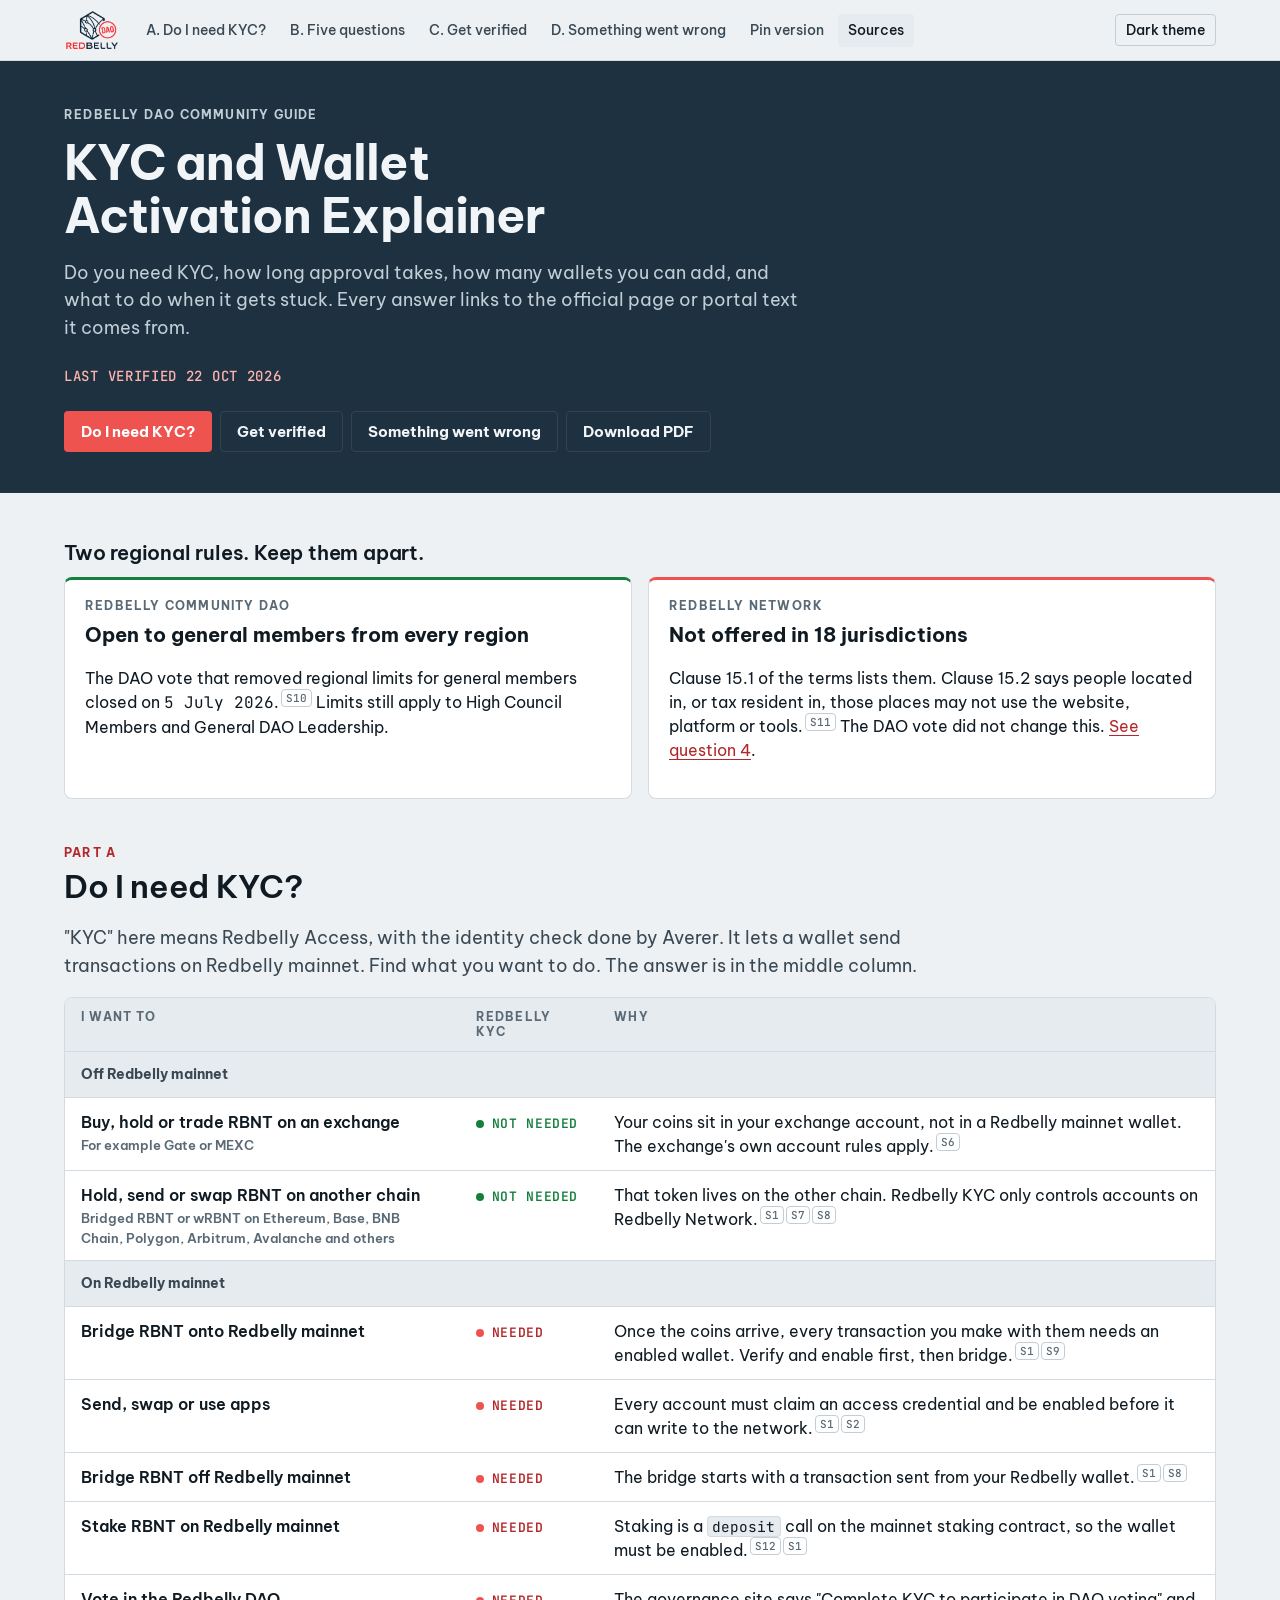
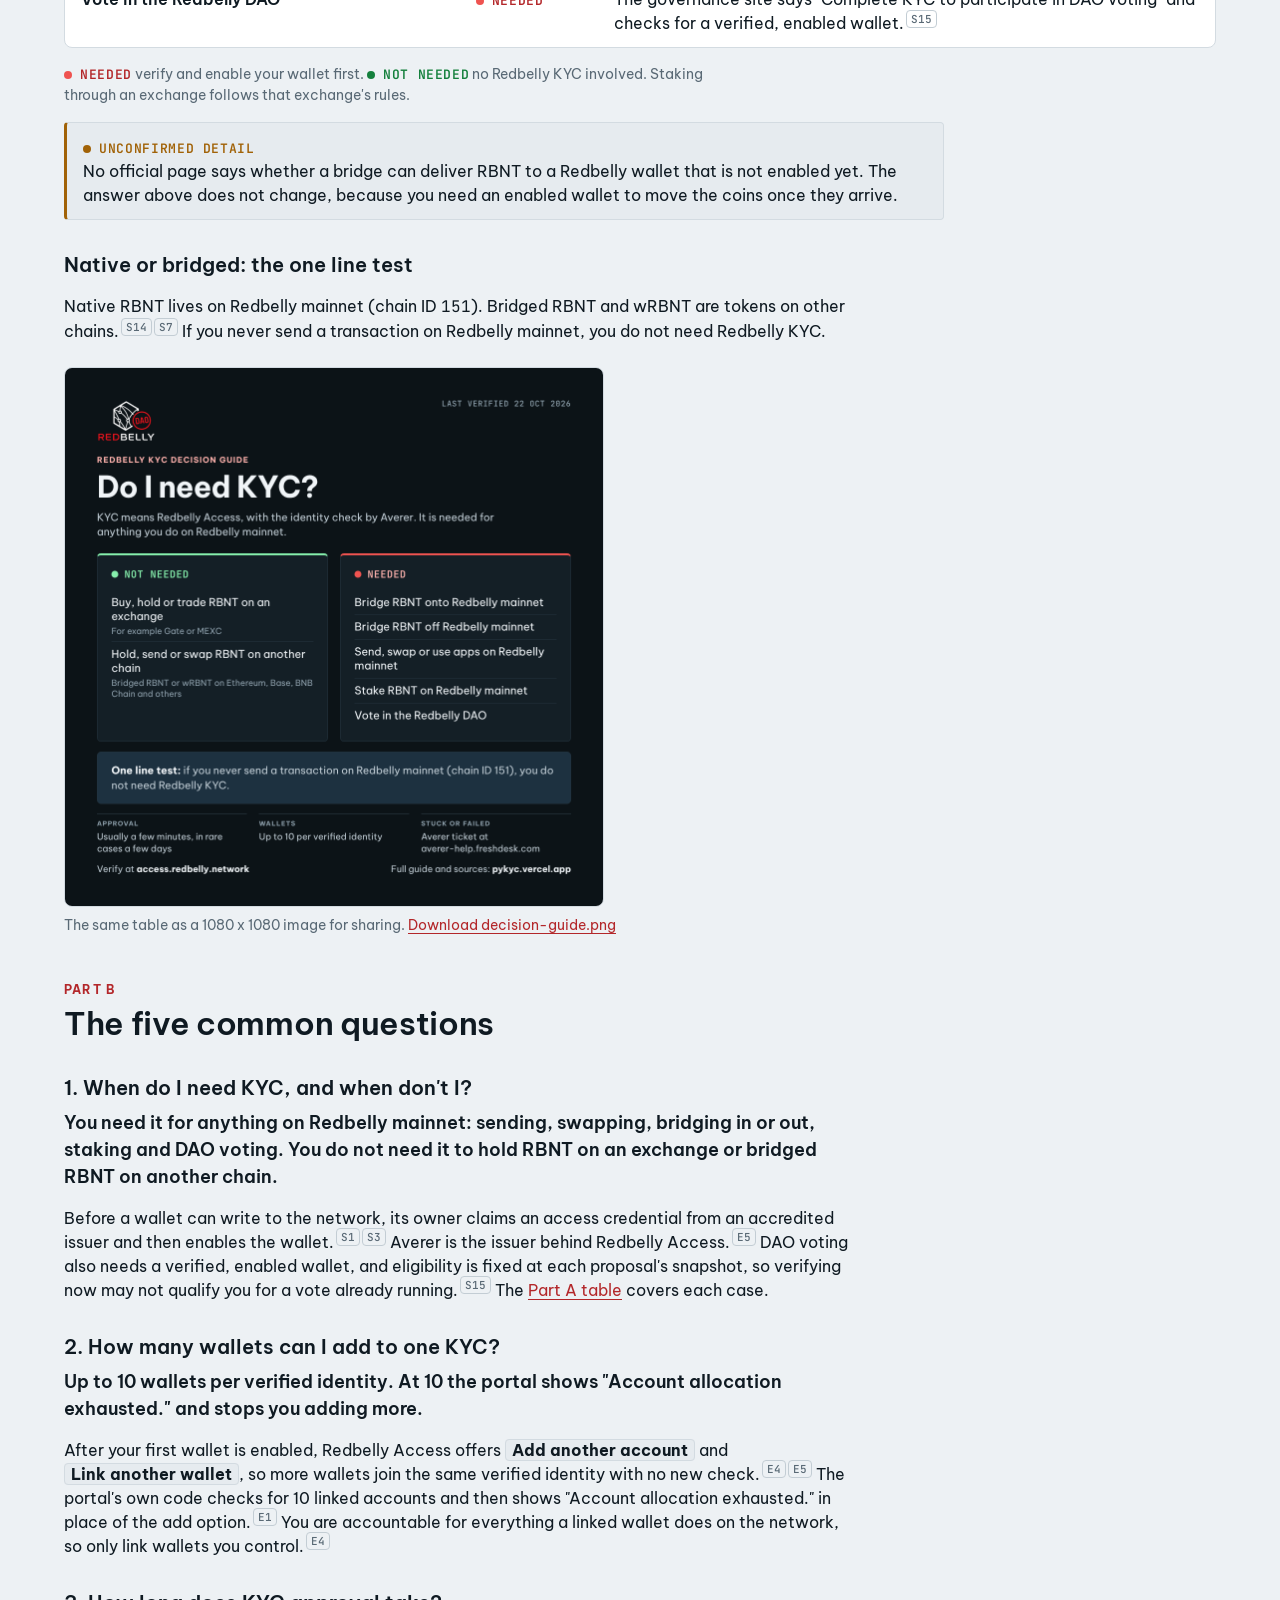
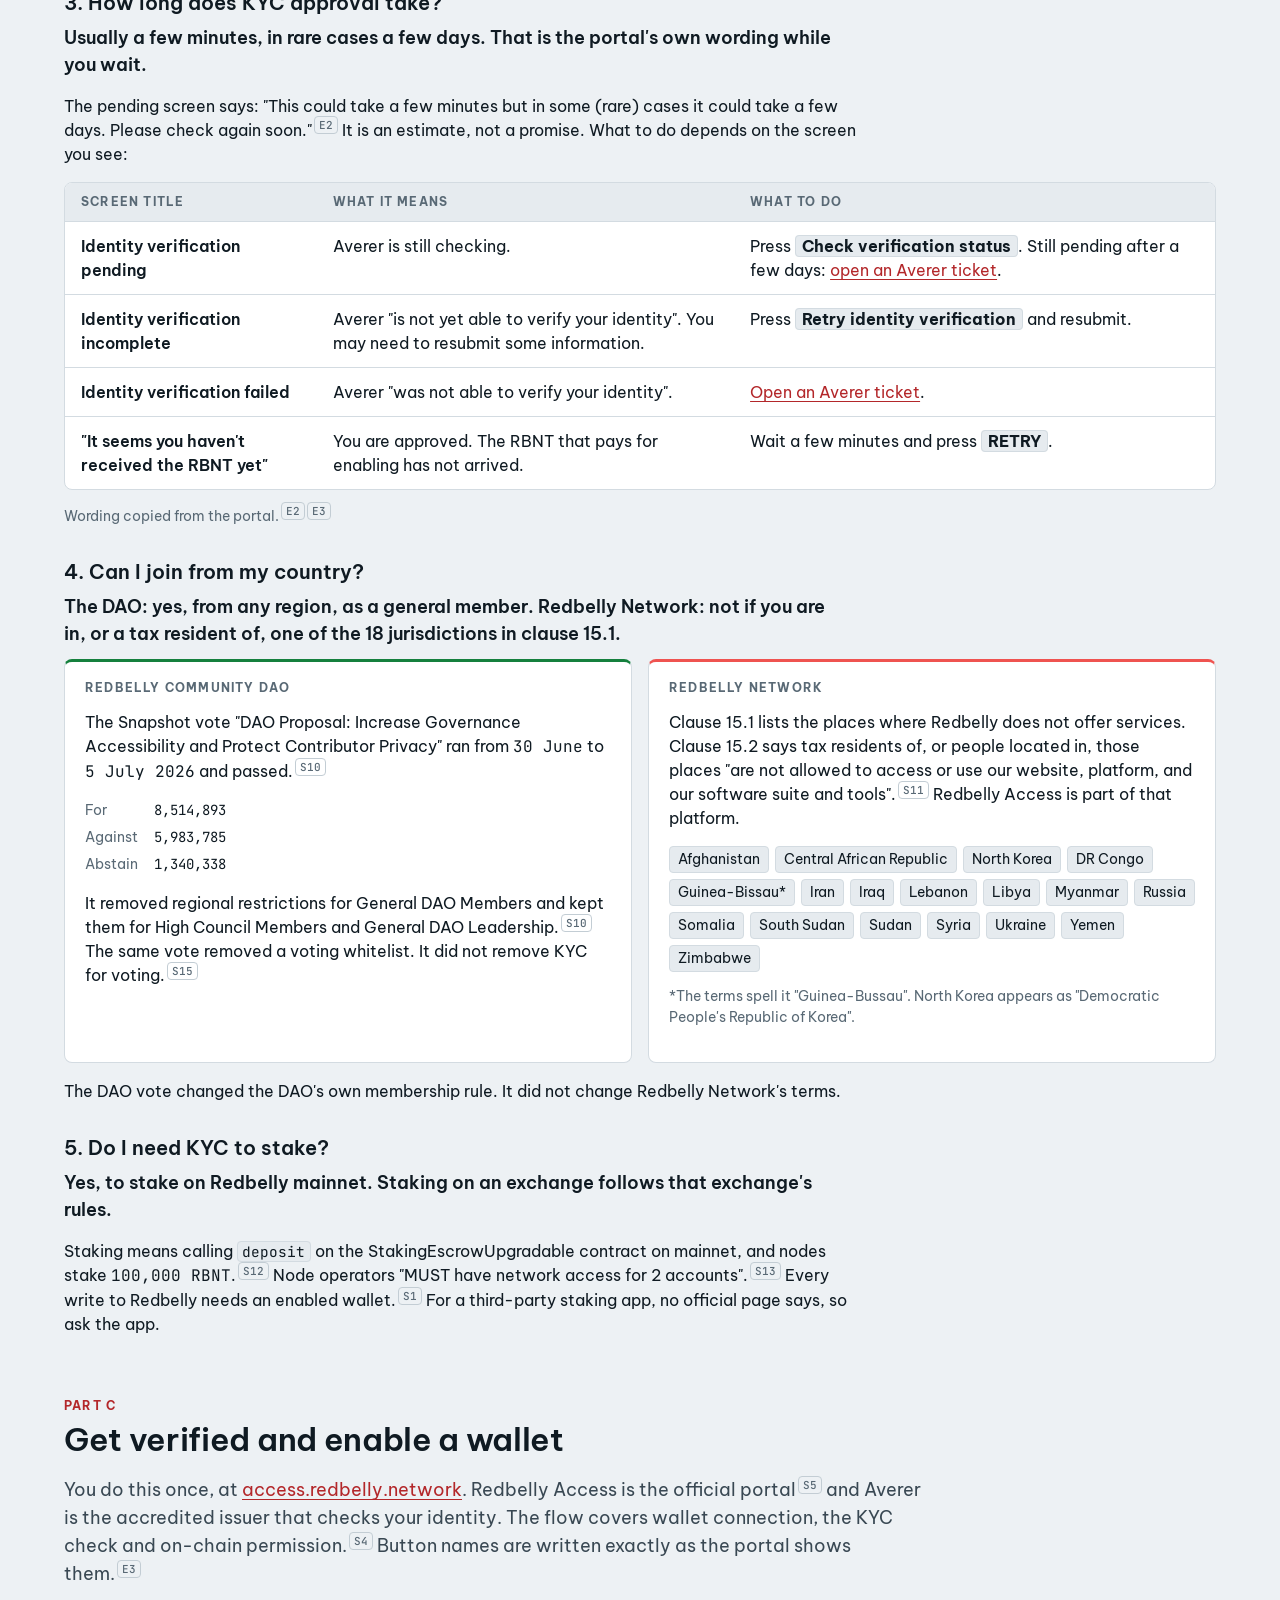
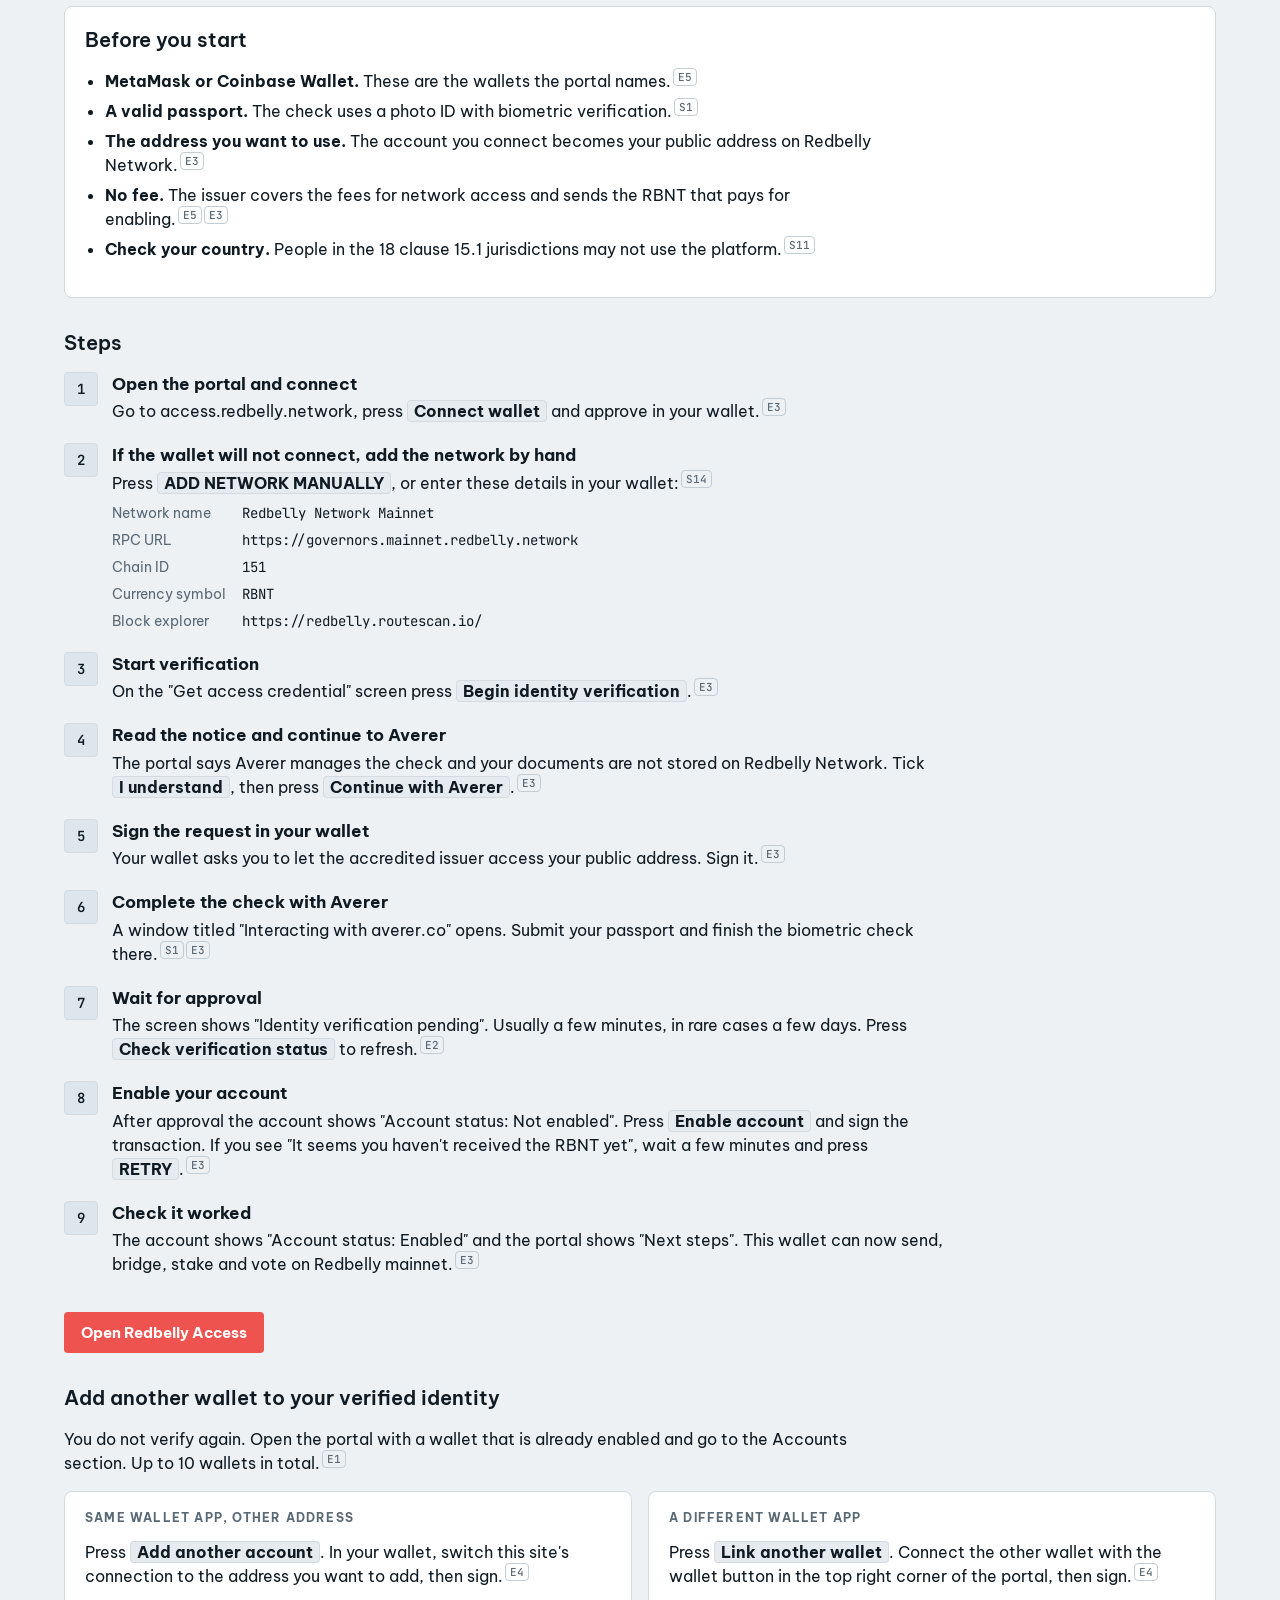
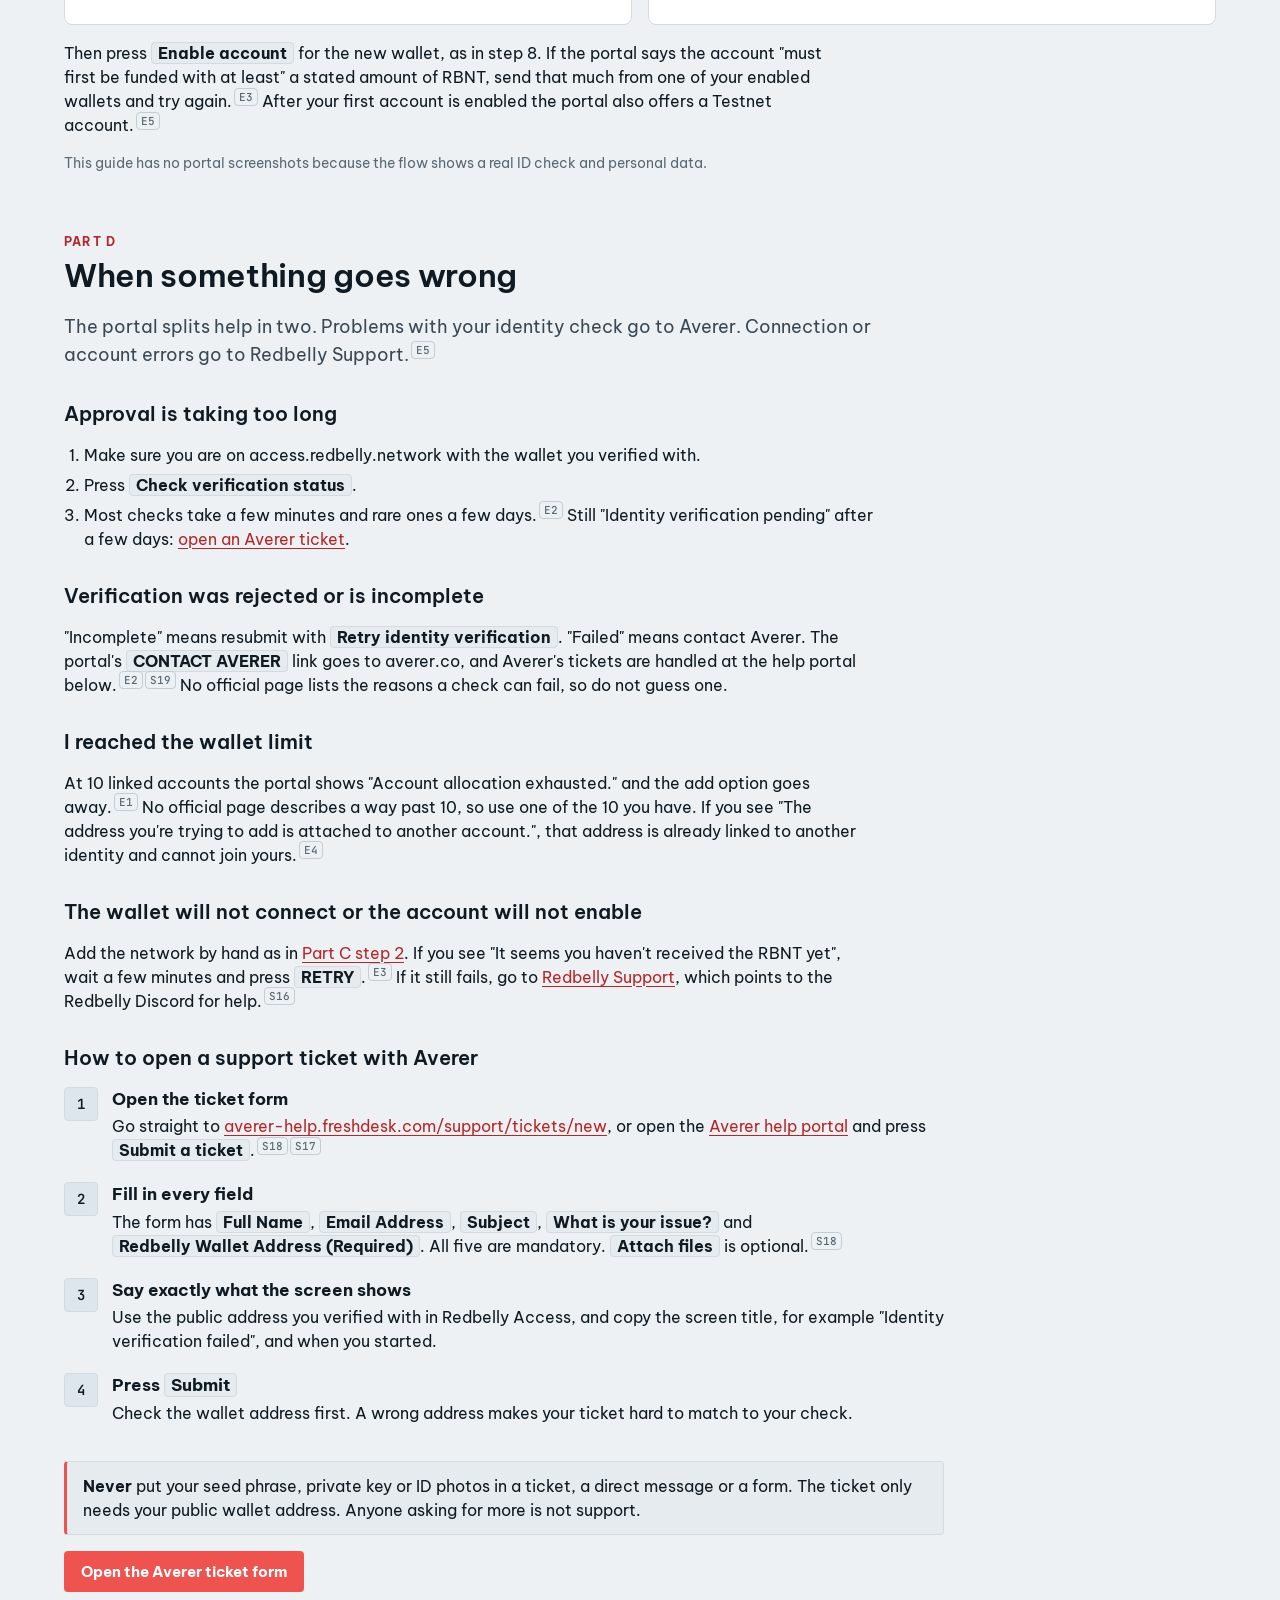
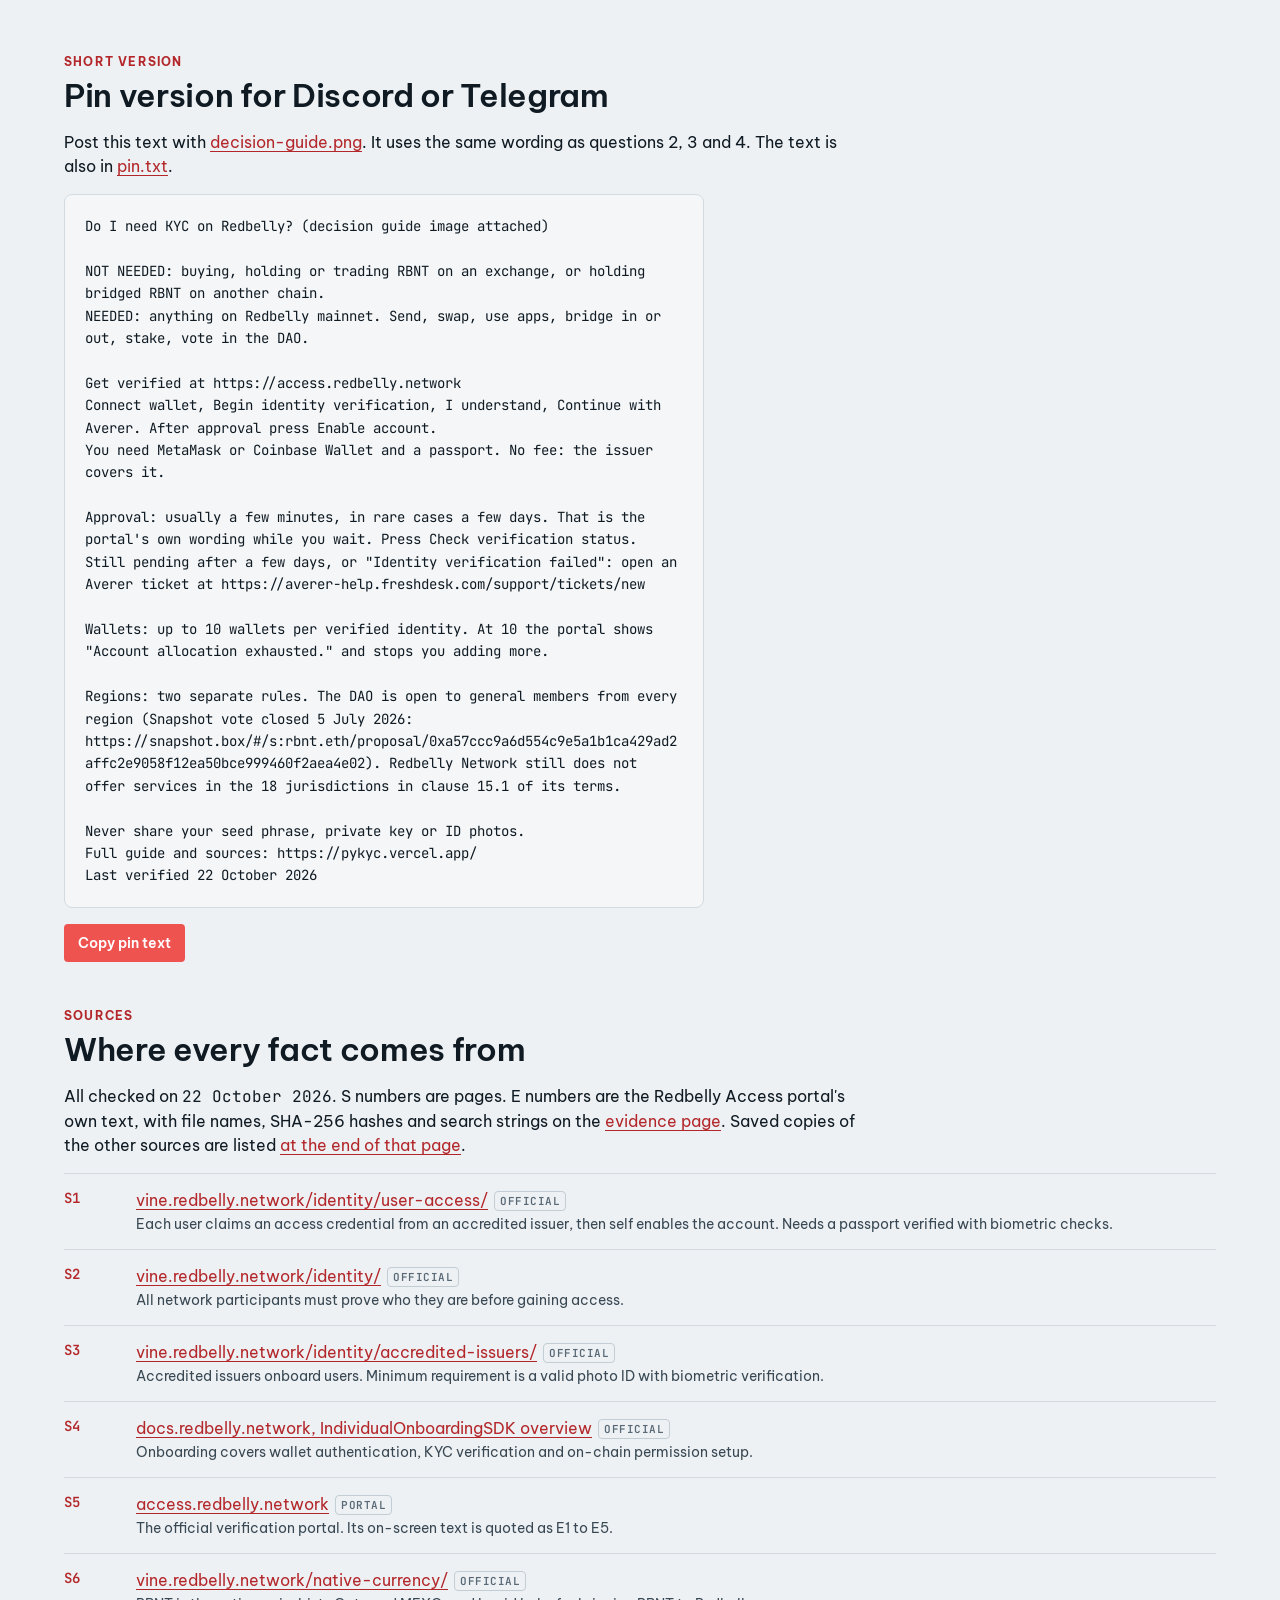
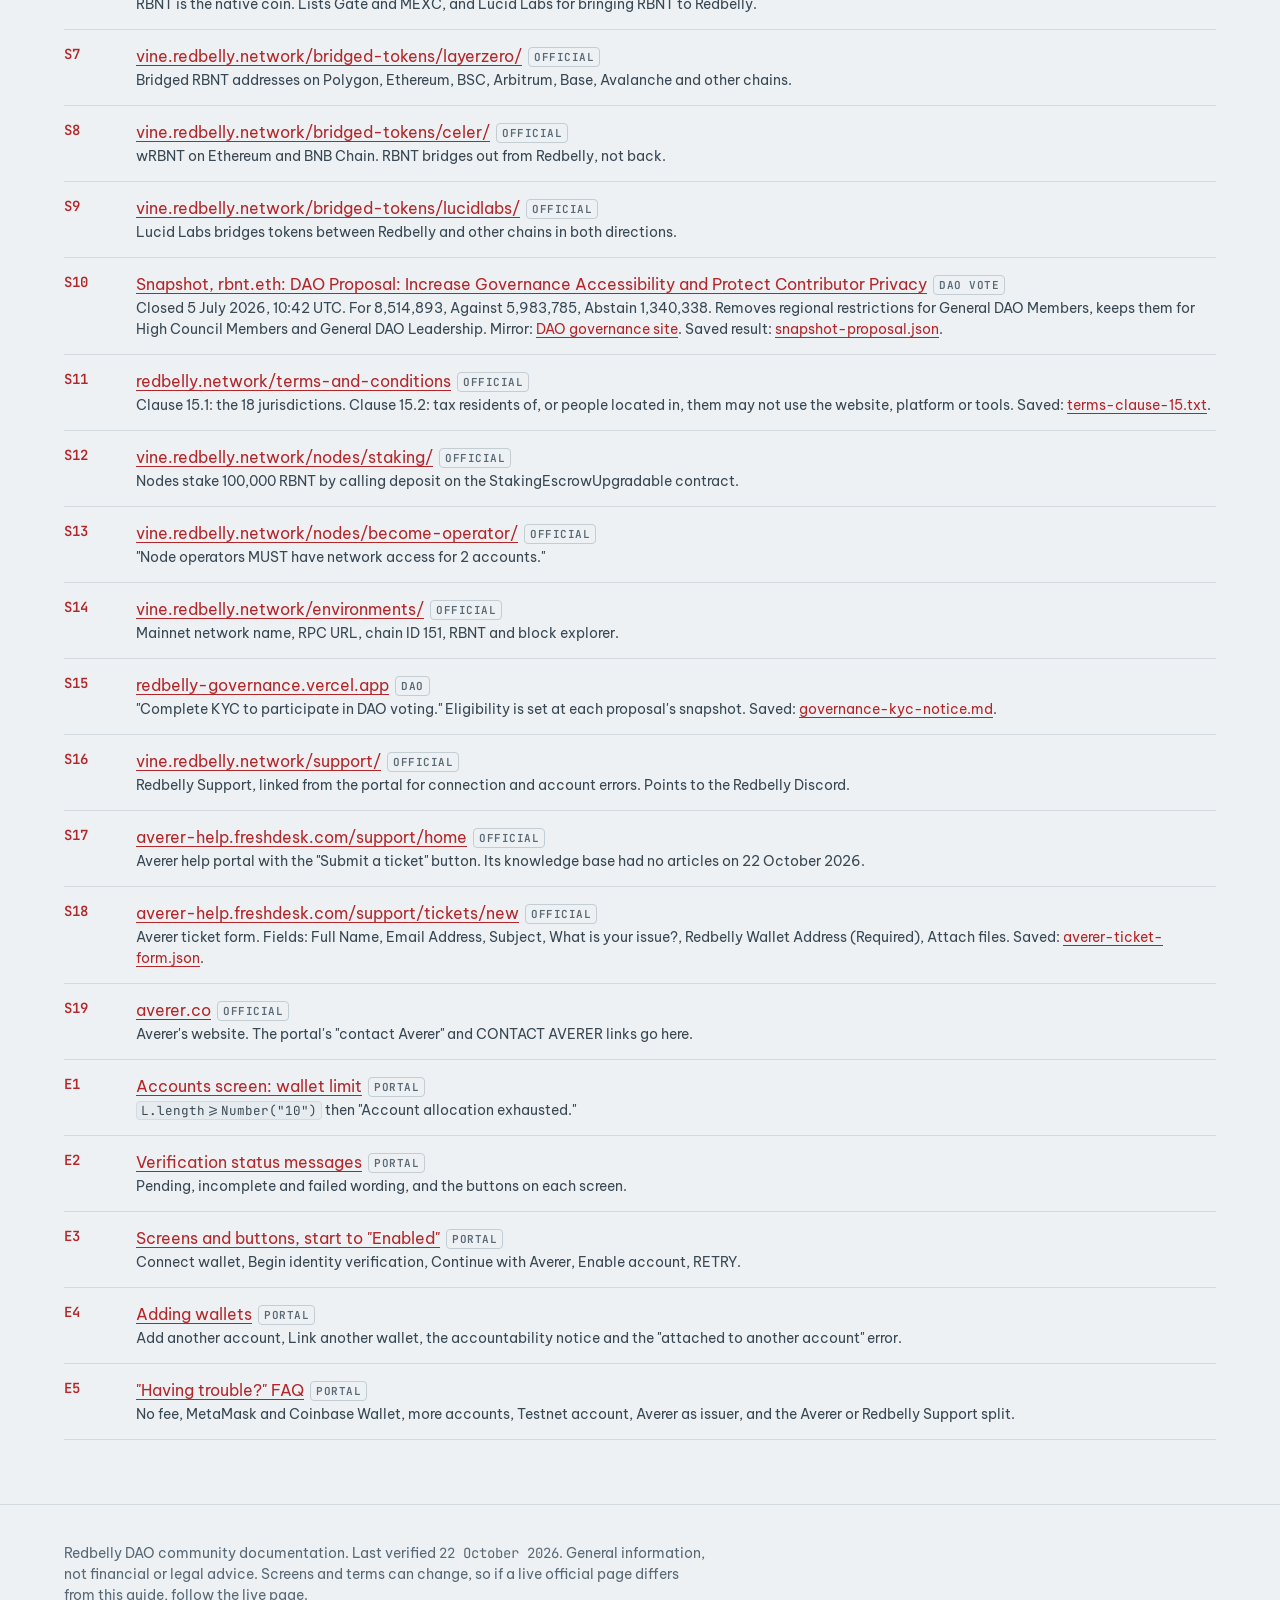
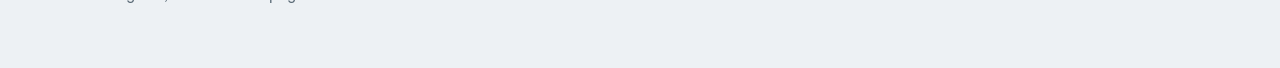
==== commit c2ae7af8: "Rebuild guide on the DAO brand kit with verified portal evidence - Pin and questions 2, 3 and 4 shar" ====
--- a/index.html
+++ b/index.html
@@ -1,311 +1,370 @@
-<!DOCTYPE html>
+<!doctype html>
 <html lang="en">
 <head>
 <meta charset="utf-8">
-<meta name="viewport" content="width=device-width, initial-scale=1, viewport-fit=cover">
-<title>Redbelly KYC and wallet activation: the plain-language guide</title>
-<meta name="description" content="Do you need Redbelly KYC? Plain answers on wallet limits, approval time, regions and staking, the exact portal steps, and what to do when something goes wrong.">
-<meta property="og:title" content="Redbelly KYC and wallet activation, in plain language">
-<meta property="og:description" content="Find your situation, get a clear answer, and follow the portal steps to an enabled wallet.">
-<meta property="og:image" content="https://pykyc.vercel.app/decision-guide.png">
+<meta name="viewport" content="width=device-width,initial-scale=1">
+<title>Redbelly KYC and Wallet Activation Explainer</title>
+<meta name="description" content="Do you need Redbelly KYC, how long approval takes, how many wallets you can add, and what to do when verification gets stuck. Every fact links to an official source.">
+<meta property="og:type" content="article">
+<meta property="og:title" content="Redbelly KYC and Wallet Activation Explainer">
+<meta property="og:description" content="Do I need KYC? Approval time, the 10 wallet limit, regions, and how to open an Averer ticket. Last verified 22 October 2026.">
+<meta property="og:url" content="https://pykyc.vercel.app/">
+<meta property="og:image" content="https://pykyc.vercel.app/img/og.png">
+<meta property="og:image:width" content="1200">
+<meta property="og:image:height" content="630">
 <meta name="twitter:card" content="summary_large_image">
-<style>
-:root{
-  --ink:#1c1b20; --muted:#5b5a63; --paper:#fbfaf8; --card:#ffffff; --line:#dedbd5;
-  --red:#b50f2b; --red-bg:#fbe9ec; --green:#1c6b45; --green-bg:#e6f3ec; --amber:#8a5a00; --amber-bg:#fbf0d9;
-  --link:#9c0c25;
-  color-scheme: light;
-}
-:root[data-theme="dark"]{
-  --ink:#f1eff2; --muted:#b4b1ba; --paper:#16151a; --card:#1f1e24; --line:#37353d;
-  --red:#ff6a82; --red-bg:#3a1a22; --green:#6fd3a0; --green-bg:#14301f; --amber:#f0c36b; --amber-bg:#352a10; --link:#ff8da0;
-  color-scheme: dark;
-}
-@media (prefers-color-scheme: dark){
-  :root:not([data-theme="light"]){
-    --ink:#f1eff2; --muted:#b4b1ba; --paper:#16151a; --card:#1f1e24; --line:#37353d;
-    --red:#ff6a82; --red-bg:#3a1a22; --green:#6fd3a0; --green-bg:#14301f; --amber:#f0c36b; --amber-bg:#352a10; --link:#ff8da0;
-    color-scheme: dark;
-  }
-}
-*{box-sizing:border-box}
-html{scroll-behavior:smooth;scroll-padding-top:4.5rem}
-@media (prefers-reduced-motion:reduce){html{scroll-behavior:auto}}
-body{margin:0;background:var(--paper);color:var(--ink);font:17px/1.6 system-ui,-apple-system,"Segoe UI",Roboto,sans-serif;
-  padding-left:env(safe-area-inset-left,0);padding-right:env(safe-area-inset-right,0);padding-bottom:env(safe-area-inset-bottom,0)}
-a{color:var(--link);text-underline-offset:2px}
-a:focus-visible,button:focus-visible,summary:focus-visible{outline:3px solid var(--red);outline-offset:2px}
-.skip{position:absolute;left:-999px;top:0;background:var(--ink);color:var(--paper);padding:.5rem 1rem;z-index:50}
-.skip:focus{left:0}
-header.bar{position:sticky;top:0;z-index:20;background:var(--paper);border-bottom:1px solid var(--line);padding-top:env(safe-area-inset-top,0)}
-.bar-in{max-width:1000px;margin:0 auto;padding:.6rem 1rem;display:flex;gap:1rem;align-items:center;justify-content:space-between;flex-wrap:wrap}
-nav a{margin-right:1rem;font-size:.95rem;text-decoration:none;color:var(--ink);font-weight:600;white-space:nowrap}
-nav a:hover{text-decoration:underline}
-#theme{border:1px solid var(--line);background:var(--card);color:var(--ink);border-radius:6px;padding:.35rem .7rem;font:inherit;font-size:.9rem;cursor:pointer}
-main{max-width:1000px;margin:0 auto;padding:0 1rem 4rem}
-h1,h2,h3{font-family:"Iowan Old Style","Palatino Linotype",Palatino,Georgia,serif;line-height:1.2;margin:0}
-h1{font-size:clamp(2rem,5vw,3.1rem);margin:2rem 0 .8rem;max-width:20ch}
-h2{font-size:1.9rem;margin:3.2rem 0 .8rem;padding-top:1rem;border-top:2px solid var(--ink)}
-h3{font-size:1.25rem;margin:2rem 0 .5rem}
-.lead{font-size:1.15rem;max-width:62ch;color:var(--muted)}
-.logo{height:34px;width:auto}
-.logo-dark{display:none}
-:root[data-theme="dark"] .logo-light{display:none}
-:root[data-theme="dark"] .logo-dark{display:inline}
-@media (prefers-color-scheme: dark){
-  :root:not([data-theme="light"]) .logo-light{display:none}
-  :root:not([data-theme="light"]) .logo-dark{display:inline}
-}
-.rules{display:grid;grid-template-columns:1fr 1fr;gap:1rem;margin:1.5rem 0}
-@media (max-width:700px){.rules{grid-template-columns:1fr}}
-.rule{background:var(--card);border:1px solid var(--line);border-left:6px solid var(--green);padding:1rem 1.2rem;border-radius:4px}
-.rule.net{border-left-color:var(--red)}
-.rule h3{margin:0 0 .4rem;font-size:1.1rem}
-.rule p{margin:.3rem 0}
-.rules-title{font-weight:700;margin:2rem 0 0}
-.meta{font-size:.92rem;color:var(--muted);max-width:70ch}
-.tag{display:inline-block;font-size:.78rem;font-weight:700;padding:.1rem .5rem;border-radius:4px;border:1px solid currentColor;vertical-align:middle;white-space:nowrap}
-.tag.needed{color:var(--red);background:var(--red-bg)}
-.tag.not{color:var(--green);background:var(--green-bg)}
-.tag.unc{color:var(--amber);background:var(--amber-bg)}
-.scroll{overflow-x:auto;margin:1rem 0}
-table{border-collapse:collapse;width:100%;min-width:640px;background:var(--card)}
-th,td{border:1px solid var(--line);padding:.7rem .8rem;text-align:left;vertical-align:top}
-th{background:var(--paper);font-size:.95rem}
-tr.group td{background:var(--paper);font-weight:700}
-td small{display:block;color:var(--muted)}
-sup a,.ref{font-size:.78em;text-decoration:none;margin-left:.15rem;white-space:nowrap}
-.answer{font-weight:600;font-size:1.05rem;margin:.2rem 0 .8rem;max-width:62ch}
-.box{background:var(--card);border:1px solid var(--line);padding:1rem 1.2rem;border-radius:4px;margin:1rem 0}
-.box.unc{border-left:6px solid var(--amber)}
-blockquote{margin:.8rem 0;padding:.4rem 1rem;border-left:4px solid var(--line);color:var(--muted)}
-ul,ol{max-width:68ch;padding-left:1.4rem}
-li{margin:.35rem 0}
-ol.steps{counter-reset:s;list-style:none;padding:0;max-width:none}
-ol.steps>li{counter-increment:s;position:relative;padding:.2rem 0 .9rem 3rem;margin:0}
-ol.steps>li::before{content:counter(s);position:absolute;left:0;top:0;width:2.1rem;height:2.1rem;border-radius:50%;background:var(--ink);color:var(--paper);display:grid;place-items:center;font-weight:700;font-size:.95rem}
-ol.steps>li>strong{display:block}
-.ui{font-weight:700;background:var(--card);border:1px solid var(--line);border-radius:4px;padding:0 .35rem;white-space:nowrap}
-.two{display:grid;grid-template-columns:1fr 1fr;gap:1rem;margin:1rem 0}
-@media (max-width:700px){.two{grid-template-columns:1fr}}
-.cols{columns:3 13rem;max-width:none;padding-left:1.2rem}
-.btn{display:inline-block;margin:.3rem .5rem .3rem 0;padding:.6rem 1rem;background:var(--ink);color:var(--paper);text-decoration:none;border-radius:6px;font-weight:700}
-.btn.alt{background:transparent;color:var(--ink);border:1px solid var(--ink)}
-img.guide{max-width:100%;height:auto;border:1px solid var(--line);border-radius:4px;background:#fff}
-pre.pin{white-space:pre-wrap;background:var(--card);border:1px solid var(--line);padding:1rem;border-radius:4px;font:15px/1.5 ui-monospace,SFMono-Regular,Menlo,Consolas,monospace}
-ol.src{max-width:none;padding-left:0;list-style:none}
-ol.src li{padding:.5rem 0;border-bottom:1px solid var(--line);overflow-wrap:anywhere}
-.k{font-weight:700;font-size:.8rem;border:1px solid var(--line);border-radius:4px;padding:0 .35rem;margin-right:.3rem}
-footer{max-width:1000px;margin:0 auto;padding:2rem 1rem 3rem;border-top:1px solid var(--line);color:var(--muted);font-size:.92rem}
-@media print{header.bar,#theme,.btn{display:none}h2{break-after:avoid}.scroll{overflow:visible}}
-</style>
+<meta name="theme-color" content="#0c1317">
+<link rel="icon" href="img/dao-logo-on-dark.png">
+<link rel="preload" href="fonts/BeVietnamPro-Regular.ttf" as="font" type="font/ttf" crossorigin>
+<link rel="stylesheet" href="style.css">
+<script>try{var t=localStorage.getItem("theme");if(t)document.documentElement.setAttribute("data-theme",t)}catch(e){}</script>
 </head>
 <body>
 <a class="skip" href="#main">Skip to content</a>
-<header class="bar"><div class="bar-in">
-  <nav aria-label="Sections"><a href="#a">Do I need KYC?</a><a href="#b">Five questions</a><a href="#c">Get verified</a><a href="#d">When it goes wrong</a><a href="#pin">Pin version</a><a href="#src">Sources</a></nav>
-  <button id="theme" type="button" aria-label="Switch light or dark mode">Dark mode</button>
-</div></header>
-
-<main id="main">
-<img class="logo logo-light" src="dao-logo-on-light.png" alt="Redbelly DAO">
-<img class="logo logo-dark" src="dao-logo-on-dark.png" alt="Redbelly DAO">
-<h1>Redbelly KYC and wallet activation, in plain language</h1>
-<p class="lead">Do you need KYC, how long does it take, how many wallets can you add, and what do you do when it gets stuck. Every answer links to the page it came from.</p>
-
-<p class="rules-title">Two different regional rules exist. Keep them apart.</p>
-<div class="rules">
-  <div class="rule"><h3>The DAO</h3><p>Open to every region for general DAO members. The DAO vote to remove geographic restrictions closed on 5 July 2026.<a class="ref" href="#s10">[S10]</a></p></div>
-  <div class="rule net"><h3>Redbelly Network</h3><p>Still does not offer services in the jurisdictions listed in clause 15.1 of its terms. The DAO vote did not change this.<a class="ref" href="#s6">[S6]</a> See <a href="#b4">question 4</a>.</p></div>
+
+<header class="bar">
+  <div class="bar-in">
+    <a href="#top" aria-label="Back to top">
+      <img class="logo logo-for-dark" src="img/dao-logo-on-dark.png" alt="Redbelly DAO" width="56" height="40">
+      <img class="logo logo-for-light" src="img/dao-logo-on-light.png" alt="Redbelly DAO" width="56" height="40">
+    </a>
+    <nav aria-label="Sections">
+      <a href="#a">A. Do I need KYC?</a>
+      <a href="#b">B. Five questions</a>
+      <a href="#c">C. Get verified</a>
+      <a href="#d">D. Something went wrong</a>
+      <a href="#pin">Pin version</a>
+      <a href="#sources">Sources</a>
+    </nav>
+    <button class="theme" id="theme" type="button">Light theme</button>
+  </div>
+</header>
+
+<div class="hero" id="top">
+  <div class="hero-in">
+    <p class="kicker">Redbelly DAO community guide</p>
+    <h1>KYC and Wallet Activation Explainer</h1>
+    <p class="lead">Do you need KYC, how long approval takes, how many wallets you can add, and what to do when it gets stuck. Every answer links to the official page or portal text it comes from.</p>
+    <p class="date">LAST VERIFIED 22 OCT 2026</p>
+    <div class="actions">
+      <a class="btn primary" href="#a">Do I need KYC?</a>
+      <a class="btn ghost" href="#c">Get verified</a>
+      <a class="btn ghost" href="#d">Something went wrong</a>
+      <a class="btn ghost" href="KYC-and-Wallet-Activation-Explainer.pdf">Download PDF</a>
+    </div>
+  </div>
 </div>
 
-<p class="meta">Labels: <span class="k">OFFICIAL</span> comes from an official Redbelly or Averer page. <span class="k">PORTAL</span> is wording shown by Redbelly Access itself. <span class="k">COMMUNITY</span> and <b>unconfirmed</b> mean no official page confirms it. Last updated 22 October 2026. Screens can change, so if a live screen differs from this page, follow the live screen.</p>
-
-<h2 id="a">Part A. Do I need KYC?</h2>
-<p>“KYC” here means Redbelly Access, with identity checks by Averer. It lets a wallet send transactions on Redbelly Network. Find what you want to do.</p>
-<div class="scroll"><table>
-<thead><tr><th scope="col">I want to</th><th scope="col">Redbelly KYC</th><th scope="col">Why</th></tr></thead>
-<tbody>
-<tr class="group"><td colspan="3">Off Redbelly mainnet</td></tr>
-<tr><td>Buy, hold or trade RBNT on an exchange</td><td><span class="tag not">Not needed</span></td><td>Your coins sit in an exchange account, not a Redbelly mainnet wallet. The exchange’s own account rules apply.<sup><a href="#s1">[S1]</a></sup></td></tr>
-<tr><td>Hold, send or swap wrapped or bridged RBNT on another chain<small>Ethereum, Base, Polygon, BNB Chain and others</small></td><td><span class="tag not">Not needed</span></td><td>That token lives on the other chain. Redbelly KYC only controls accounts on Redbelly Network.<sup><a href="#s1">[S1]</a> <a href="#s7">[S7]</a></sup></td></tr>
-<tr class="group"><td colspan="3">On Redbelly mainnet</td></tr>
-<tr><td>Bridge RBNT onto Redbelly mainnet</td><td><span class="tag needed">Needed</span> <span class="tag unc">Detail unconfirmed</span></td><td>Everything you do with the coins after they arrive needs an enabled wallet, so verify and enable first, then bridge.<sup><a href="#s1">[S1]</a></sup> No official page says whether a bridge can deliver to a wallet that is not enabled yet.</td></tr>
-<tr><td>Send, swap or use apps</td><td><span class="tag needed">Needed</span></td><td>An account must hold an access credential before it can write to the network.<sup><a href="#s1">[S1]</a> <a href="#s2">[S2]</a></sup></td></tr>
-<tr><td>Bridge RBNT off Redbelly mainnet</td><td><span class="tag needed">Needed</span></td><td>The bridge starts with a transaction sent from your Redbelly wallet.<sup><a href="#s1">[S1]</a></sup></td></tr>
-<tr><td>Stake RBNT on Redbelly mainnet</td><td><span class="tag needed">Needed</span></td><td>Staking is a contract call on the network, so the wallet must be enabled.<sup><a href="#s8">[S8]</a> <a href="#s1">[S1]</a></sup></td></tr>
-</tbody></table></div>
-<p class="meta"><span class="tag needed">Needed</span> verify and enable your wallet first. <span class="tag not">Not needed</span> no Redbelly KYC involved. Staking through an exchange follows that exchange’s rules.</p>
-
-<h3>Native or wrapped: the one-line test</h3>
-<p><b>Native</b> RBNT lives on Redbelly mainnet. <b>Wrapped</b> or bridged RBNT is a copy on another chain. If you never send a transaction on Redbelly mainnet, you do not need Redbelly KYC.<sup><a href="#s7">[S7]</a></sup></p>
-
-<img class="guide" src="decision-guide.png" width="1200" height="760" alt="Decision guide. Exchange RBNT and wrapped RBNT on other chains: KYC not needed. Bridging onto mainnet, sending, bridging off and staking on Redbelly mainnet: KYC needed.">
-<p><a class="btn alt" href="decision-guide.png" download>Download PNG</a><a class="btn alt" href="decision-guide.svg" download>Download SVG</a></p>
-
-<h2 id="b">Part B. The five common questions</h2>
-
-<h3 id="b1">1. When do I need KYC, and when don’t I?</h3>
-<p class="answer">You need it to send transactions on Redbelly mainnet. You do not need it to hold RBNT on an exchange or wrapped RBNT on another chain.</p>
-<p>Before a wallet can write to the network, its owner claims an access credential from an accredited issuer and then enables the wallet.<sup><a href="#s1">[S1]</a> <a href="#s3">[S3]</a></sup> Averer is the issuer that checks your identity on Redbelly Access.<sup><a href="#s5">[S5]</a></sup> The <a href="#a">Part A table</a> covers each situation.</p>
-
-<h3 id="b2">2. How many wallets can I add to one KYC?</h3>
-<p class="answer">Up to 10 wallets per verified identity. At 10, the portal stops you adding more.</p>
-<p>After your first wallet is enabled, Redbelly Access offers <span class="ui">Add another account</span> and <span class="ui">Link another wallet</span>, so more wallets join the same verified identity with no new check.<sup><a href="#s5">[S5]</a> <a href="#e4">[E4]</a></sup> When 10 accounts are linked, the portal shows “Account allocation exhausted.” and the add option goes away.<sup><a href="#e1">[E1]</a></sup> The limit is set by the Redbelly Access portal itself, so a wallet past 10 cannot be added.</p>
-<p>You are accountable for what every linked wallet does on the network, so only link wallets you control.<sup><a href="#e4">[E4]</a></sup> If you need more than 10, no official page describes a way. Ask through <a href="#d">Part D</a>.</p>
-
-<h3 id="b3">3. How long does KYC approval take?</h3>
-<p class="answer">Usually a few minutes. In rare cases, a few days.</p>
-<p>This is the portal’s own wording while your check is pending: “This could take a few minutes but in some (rare) cases it could take a few days.”<sup><a href="#e2">[E2]</a></sup> It is not a guaranteed time, and Averer’s help centre does not publish one. What to do depends on the screen you see:</p>
-<ul>
-<li><b>“Identity verification pending”.</b> Press <span class="ui">Check verification status</span> to refresh. If it is still pending after a few days, <a href="#d-ticket">open a ticket with Averer</a>.</li>
-<li><b>“Identity verification incomplete”.</b> Averer needs more from you. Press <span class="ui">Retry identity verification</span> and resubmit.<sup><a href="#e2">[E2]</a></sup></li>
-<li><b>“Identity verification failed”.</b> <a href="#d-ticket">Open a ticket with Averer</a>.<sup><a href="#e2">[E2]</a></sup></li>
-<li><b>After approval, “It seems you haven’t received the RBNT yet”.</b> This is a different, shorter wait for the RBNT that pays for enabling. Wait a few minutes and press <span class="ui">RETRY</span>.<sup><a href="#e3">[E3]</a></sup></li>
-</ul>
-
-<h3 id="b4">4. Can I join from my country?</h3>
-<p class="answer">The DAO: yes, from any region. The network: not if you are in a clause 15.1 jurisdiction.</p>
-<div class="two">
-<div class="rule"><h3>Redbelly DAO</h3><p>The DAO vote “Increase Governance Accessibility and Protect Contributor Privacy” closed on 5 July 2026 and removed the regional restriction for general DAO members.<sup><a href="#s10">[S10]</a></sup> Anyone can join the DAO from any region.</p></div>
-<div class="rule net"><h3>Redbelly Network</h3><p>Clause 15.1 of the terms lists places where Redbelly does not offer services. Clause 15.2 says tax residents of, or people located in, those places may not use the website, platform and tools.<sup><a href="#s6">[S6]</a></sup> Redbelly Access is part of that website.</p></div>
-</div>
-<p>The DAO vote changed the DAO’s own membership rule. It did not change the network’s terms.</p>
-<ul class="cols">
-<li>Afghanistan</li><li>Central African Republic</li><li>Democratic People’s Republic of Korea</li><li>Democratic Republic of the Congo</li><li>Guinea-Bissau*</li><li>Iran</li><li>Iraq</li><li>Lebanon</li><li>Libya</li><li>Myanmar</li><li>Russia</li><li>Somalia</li><li>South Sudan</li><li>Sudan</li><li>Syria</li><li>Ukraine</li><li>Yemen</li><li>Zimbabwe</li>
-</ul>
-<p class="meta">*The terms spell this “Guinea-Bussau”. Check the live terms before you rely on this list.</p>
-
-<h3 id="b5">5. Do I need KYC to stake?</h3>
-<p class="answer">Yes, to stake on Redbelly mainnet itself. Exchange or app staking follows that platform’s own rules.</p>
-<p>Redbelly’s staking page describes node operators depositing 100,000 RBNT into a staking contract on the network, and every write to Redbelly needs an enabled wallet.<sup><a href="#s8">[S8]</a> <a href="#s1">[S1]</a></sup> Staking on an exchange is not a Redbelly transaction. For a third-party staking app no official page says, so treat it as <b>unconfirmed</b> and ask the app.</p>
-
-<h2 id="c">Part C. Get verified and enable a wallet</h2>
-<p>You do this once at <a href="https://access.redbelly.network/">access.redbelly.network</a>. Redbelly Access is the official portal. Averer is the accredited issuer that checks your identity. The three stages are wallet connection, the KYC check and on-chain permission.<sup><a href="#s4">[S4]</a></sup> Button names below are written as the portal shows them.<sup><a href="#e3">[E3]</a></sup></p>
-
-<div class="box">
-<b>Before you start</b>
-<ul>
-<li>MetaMask or Coinbase Wallet. These are the wallets the portal names.<sup><a href="#s5">[S5]</a></sup></li>
-<li>A valid passport. Verification uses a photo ID with a biometric check.<sup><a href="#s1">[S1]</a></sup></li>
-<li>The address you want to use on Redbelly mainnet. The account you connect becomes your public address there.</li>
-<li>No fee for you in the usual case. The issuer covers the fees to grant access, and sends the RBNT that pays for enabling.<sup><a href="#s5">[S5]</a> <a href="#e3">[E3]</a></sup></li>
-<li>Check the <a href="#b4">clause 15.1 jurisdictions</a> first. The terms do not allow people there to use the platform.</li>
-</ul></div>
-
-<ol class="steps">
-<li><strong>Open the portal and connect your wallet</strong>Go to <a href="https://access.redbelly.network/">access.redbelly.network</a>, press <span class="ui">Connect wallet</span> and approve the connection in your wallet.<sup><a href="#e3">[E3]</a></sup></li>
-<li><strong>If the wallet will not connect, add the network by hand</strong>Press <span class="ui">ADD NETWORK MANUALLY</span> or enter these details in your wallet: network name Redbelly Network Mainnet, RPC URL <code>https://governors.mainnet.redbelly.network</code>, chain ID <code>151</code>, symbol RBNT.<sup><a href="#s9">[S9]</a> <a href="#e3">[E3]</a></sup></li>
-<li><strong>Start verification</strong>On the “Get access credential” screen press <span class="ui">Begin identity verification</span>.<sup><a href="#e3">[E3]</a></sup></li>
-<li><strong>Read the notice and continue to Averer</strong>The portal says Averer manages the check. Tick <span class="ui">I understand</span>, then press <span class="ui">Continue with Averer</span>.<sup><a href="#e3">[E3]</a></sup></li>
-<li><strong>Sign the request in your wallet</strong>Your wallet asks you to let Averer see your public address. Sign it.<sup><a href="#e3">[E3]</a></sup></li>
-<li><strong>Complete the check with Averer</strong>A window titled “Interacting with averer.co” opens. Follow it to submit your passport and finish the biometric check. Enter your details only here.<sup><a href="#s1">[S1]</a> <a href="#e3">[E3]</a></sup></li>
-<li><strong>Wait for approval</strong>The screen shows “Identity verification pending”. This usually takes a few minutes, and rarely a few days. Press <span class="ui">Check verification status</span> to refresh.<sup><a href="#e2">[E2]</a></sup></li>
-<li><strong>Enable your account</strong>After approval the account shows “Account status: Not enabled”. Press <span class="ui">Enable account</span> and sign the transaction in your wallet. If the portal says “It seems you haven’t received the RBNT yet”, wait a few minutes and press <span class="ui">RETRY</span>.<sup><a href="#e3">[E3]</a></sup></li>
-<li><strong>Check it worked</strong>The account shows “Account status: Enabled” and the portal shows “Next steps”. This wallet can now send transactions, bridge and stake on Redbelly mainnet.<sup><a href="#e3">[E3]</a></sup></li>
-</ol>
-<p><a class="btn" href="https://access.redbelly.network/">Open Redbelly Access</a></p>
-
-<h3>Add another wallet to your verified identity</h3>
-<p>You do not verify again. Open the portal with a wallet that is already enabled and use the Accounts section. You can link up to 10 wallets in total.<sup><a href="#e1">[E1]</a></sup></p>
-<div class="two">
-<div class="box"><b>Same wallet app, other address</b><p>Press <span class="ui">Add another account</span>. In your wallet, switch this site’s connection to the address you want to add, then sign the request.<sup><a href="#e4">[E4]</a></sup></p></div>
-<div class="box"><b>A different wallet app</b><p>Press <span class="ui">Link another wallet</span>. Use the wallet button in the top right of the portal to connect the other wallet, then sign the request.<sup><a href="#e4">[E4]</a></sup></p></div>
-</div>
-<p>Then press <span class="ui">Enable account</span> for the new wallet, as in step 8. If the portal says the account “must first be funded with at least” a stated amount of RBNT, send that amount from one of your enabled wallets and try again.<sup><a href="#e3">[E3]</a></sup></p>
-<p>Enabling works per network. After your first account is enabled, Redbelly Access also offers a Testnet account, so enable on the network you use.<sup><a href="#s5">[S5]</a> <a href="#s11">[S11]</a></sup></p>
-<p class="meta">This guide has no portal screenshots because the flow shows a real ID check and personal data.</p>
-
-<h2 id="d">Part D. When something goes wrong</h2>
-<p>The portal splits help in two. Problems with your identity check go to Averer. Problems connecting or enabling go to Redbelly Support.<sup><a href="#e5">[E5]</a></sup></p>
-
-<h3>Approval is taking too long</h3>
-<ol>
-<li>Check you are on <a href="https://access.redbelly.network/">access.redbelly.network</a> with the wallet you used to verify.</li>
-<li>Press <span class="ui">Check verification status</span>.</li>
-<li>The portal says most checks take a few minutes and rare ones a few days.<sup><a href="#e2">[E2]</a></sup> If it still shows “Identity verification pending” after a few days, <a href="#d-ticket">open a ticket with Averer</a>.</li>
-</ol>
-
-<h3>Verification was incomplete or failed</h3>
-<div class="scroll"><table>
-<thead><tr><th scope="col">Screen says</th><th scope="col">What it means</th><th scope="col">What to do</th></tr></thead>
-<tbody>
-<tr><td>Identity verification incomplete</td><td>Averer is “not yet able to verify your identity” and you may need to resubmit some information.</td><td>Press <span class="ui">Retry identity verification</span> and resubmit. If it keeps happening, open a ticket.</td></tr>
-<tr><td>Identity verification failed</td><td>Averer “was not able to verify your identity”.</td><td>Open a ticket with Averer. The portal’s <span class="ui">CONTACT AVERER</span> link goes to averer.co.</td></tr>
-</tbody></table></div>
-<p class="meta">Wording as shown by the portal.<a class="ref" href="#e2">[E2]</a> No official page lists the reasons a check can fail, so do not assume one.</p>
-
-<h3>I reached the wallet limit</h3>
-<p>At 10 linked accounts the portal shows “Account allocation exhausted.” and hides <span class="ui">Add another account</span>.<sup><a href="#e1">[E1]</a></sup> No official page describes a way past 10, so use one of the 10 you already have. If the portal says “The address you’re trying to add is attached to another account.”, that address is already linked to a different identity and cannot be added to yours.<sup><a href="#e4">[E4]</a></sup></p>
-
-<h3>The wallet will not connect or the account will not enable</h3>
-<p>Add the network by hand as in <a href="#c">Part C step 2</a>. If you see “It seems you haven’t received the RBNT yet”, wait a few minutes and press <span class="ui">RETRY</span>.<sup><a href="#e3">[E3]</a></sup> If it still fails, use <a href="https://vine.redbelly.network/support/">Redbelly Support</a>.<sup><a href="#s12">[S12]</a></sup></p>
-
-<h3 id="d-ticket">How to open a support ticket with Averer</h3>
-<ol class="steps">
-<li><strong>Open the ticket form</strong>Go to the <a href="https://averer-help.freshdesk.com/support/tickets/new">Averer ticket form</a>. The help portal behind <b>Contact support</b> on averer.co is at <a href="https://averer-help.freshdesk.com/support/home">averer-help.freshdesk.com</a>.<sup><a href="#s13">[S13]</a> <a href="#s14">[S14]</a></sup></li>
-<li><strong>Fill in the form</strong>It asks for your name, email address, a subject, a description and your Redbelly wallet address, and lets you attach files. Fields can change, so follow the form on screen.<sup><a href="#s13">[S13]</a></sup></li>
-<li><strong>Say what the screen shows</strong>Write what you tried and the exact message, for example “Identity verification failed”, and the public wallet address you used in Redbelly Access. A wrong address makes the ticket harder to match to your check.</li>
-<li><strong>Submit</strong>Press <span class="ui">Submit</span> after checking the details.</li>
-</ol>
-<div class="box unc"><b>Never send</b> your seed phrase, private key, or photos of your ID in a ticket, a message or a form. The form only needs your public wallet address.</div>
-<p><a class="btn" href="https://averer-help.freshdesk.com/support/tickets/new">Open the Averer ticket form</a></p>
-
-<h2 id="pin">Pin version</h2>
-<p>Copy this into Discord or Telegram and attach <a href="decision-guide.png">decision-guide.png</a>. It says the same as Questions 2 and 3 above.</p>
-<pre class="pin" id="pintext">Redbelly KYC in 30 seconds
-
-NEEDED (verify and enable your wallet at access.redbelly.network): send, swap or use apps, bridge onto or off Redbelly mainnet, or stake on Redbelly mainnet.
-NOT NEEDED: holding RBNT on an exchange, or wrapped or bridged RBNT on another chain.
-
-Approval time: usually a few minutes, in rare cases a few days (Redbelly Access’s own wording while pending). Press “Check verification status”. Still pending after a few days: open an Averer ticket at https://averer-help.freshdesk.com/support/tickets/new
-
-Wallets: up to 10 per verified identity. At 10 the portal shows “Account allocation exhausted.”
-
-Regions: the DAO is open to every region (Snapshot vote closed 5 July 2026). Redbelly Network still does not offer services in the clause 15.1 jurisdictions. These are two separate rules.
+<main id="main" class="wrap">
+
+<section aria-labelledby="regions-title">
+  <h2 id="regions-title" class="h-small">Two regional rules. Keep them apart.</h2>
+  <div class="grid2">
+    <div class="card rule-card">
+      <p class="label">Redbelly Community DAO</p>
+      <p class="big">Open to general members from every region</p>
+      <p>The DAO vote that removed regional limits for general members closed on <span class="mono">5 July 2026</span>.<sup class="c"><a href="#s10">S10</a></sup> Limits still apply to High Council Members and General DAO Leadership.</p>
+    </div>
+    <div class="card rule-card net">
+      <p class="label">Redbelly Network</p>
+      <p class="big">Not offered in 18 jurisdictions</p>
+      <p>Clause 15.1 of the terms lists them. Clause 15.2 says people located in, or tax resident in, those places may not use the website, platform or tools.<sup class="c"><a href="#s11">S11</a></sup> The DAO vote did not change this. <a href="#b4">See question 4</a>.</p>
+    </div>
+  </div>
+</section>
+
+<!-- PART A -->
+<section id="a" aria-labelledby="a-title">
+  <p class="part">Part A</p>
+  <h2 id="a-title">Do I need KYC?</h2>
+  <p class="lead2">"KYC" here means Redbelly Access, with the identity check done by Averer. It lets a wallet send transactions on Redbelly mainnet. Find what you want to do. The answer is in the middle column.</p>
+
+  <div class="tbl stack">
+  <table>
+    <thead><tr><th scope="col">I want to</th><th scope="col">Redbelly KYC</th><th scope="col">Why</th></tr></thead>
+    <tbody>
+      <tr class="group"><td colspan="3">Off Redbelly mainnet</td></tr>
+      <tr>
+        <td>Buy, hold or trade RBNT on an exchange<small>For example Gate or MEXC</small></td>
+        <td><span class="st not">Not needed</span></td>
+        <td data-l="Why">Your coins sit in your exchange account, not in a Redbelly mainnet wallet. The exchange's own account rules apply.<sup class="c"><a href="#s6">S6</a></sup></td>
+      </tr>
+      <tr>
+        <td>Hold, send or swap RBNT on another chain<small>Bridged RBNT or wRBNT on Ethereum, Base, BNB Chain, Polygon, Arbitrum, Avalanche and others</small></td>
+        <td><span class="st not">Not needed</span></td>
+        <td data-l="Why">That token lives on the other chain. Redbelly KYC only controls accounts on Redbelly Network.<sup class="c"><a href="#s1">S1</a></sup><sup class="c"><a href="#s7">S7</a></sup><sup class="c"><a href="#s8">S8</a></sup></td>
+      </tr>
+      <tr class="group"><td colspan="3">On Redbelly mainnet</td></tr>
+      <tr>
+        <td>Bridge RBNT onto Redbelly mainnet</td>
+        <td><span class="st need">Needed</span></td>
+        <td data-l="Why">Once the coins arrive, every transaction you make with them needs an enabled wallet. Verify and enable first, then bridge.<sup class="c"><a href="#s1">S1</a></sup><sup class="c"><a href="#s9">S9</a></sup></td>
+      </tr>
+      <tr>
+        <td>Send, swap or use apps</td>
+        <td><span class="st need">Needed</span></td>
+        <td data-l="Why">Every account must claim an access credential and be enabled before it can write to the network.<sup class="c"><a href="#s1">S1</a></sup><sup class="c"><a href="#s2">S2</a></sup></td>
+      </tr>
+      <tr>
+        <td>Bridge RBNT off Redbelly mainnet</td>
+        <td><span class="st need">Needed</span></td>
+        <td data-l="Why">The bridge starts with a transaction sent from your Redbelly wallet.<sup class="c"><a href="#s1">S1</a></sup><sup class="c"><a href="#s8">S8</a></sup></td>
+      </tr>
+      <tr>
+        <td>Stake RBNT on Redbelly mainnet</td>
+        <td><span class="st need">Needed</span></td>
+        <td data-l="Why">Staking is a <code>deposit</code> call on the mainnet staking contract, so the wallet must be enabled.<sup class="c"><a href="#s12">S12</a></sup><sup class="c"><a href="#s1">S1</a></sup></td>
+      </tr>
+      <tr>
+        <td>Vote in the Redbelly DAO</td>
+        <td><span class="st need">Needed</span></td>
+        <td data-l="Why">The governance site says "Complete KYC to participate in DAO voting" and checks for a verified, enabled wallet.<sup class="c"><a href="#s15">S15</a></sup></td>
+      </tr>
+    </tbody>
+  </table>
+  </div>
+  <p class="small muted"><span class="st need">Needed</span> verify and enable your wallet first. <span class="st not">Not needed</span> no Redbelly KYC involved. Staking through an exchange follows that exchange's rules.</p>
+
+  <div class="note"><span class="st unc">Unconfirmed detail</span><br>No official page says whether a bridge can deliver RBNT to a Redbelly wallet that is not enabled yet. The answer above does not change, because you need an enabled wallet to move the coins once they arrive.</div>
+
+  <h3>Native or bridged: the one line test</h3>
+  <p>Native RBNT lives on Redbelly mainnet (chain ID <span class="mono">151</span>). Bridged RBNT and wRBNT are tokens on other chains.<sup class="c"><a href="#s14">S14</a></sup><sup class="c"><a href="#s7">S7</a></sup> If you never send a transaction on Redbelly mainnet, you do not need Redbelly KYC.</p>
+
+  <figure style="margin:24px 0 0">
+    <img class="guide" src="decision-guide.png" alt="Decision guide. Not needed: RBNT on an exchange, bridged RBNT on another chain. Needed: bridging onto or off Redbelly mainnet, sending or using apps, staking, DAO voting. Last verified 22 October 2026." width="1080" height="1080" loading="lazy">
+    <figcaption class="small muted" style="margin-top:8px">The same table as a 1080 x 1080 image for sharing. <a href="decision-guide.png" download>Download decision-guide.png</a></figcaption>
+  </figure>
+</section>
+
+<!-- PART B -->
+<section id="b" aria-labelledby="b-title">
+  <p class="part">Part B</p>
+  <h2 id="b-title">The five common questions</h2>
+
+  <h3 id="b1">1. When do I need KYC, and when don't I?</h3>
+  <p class="answer">You need it for anything on Redbelly mainnet: sending, swapping, bridging in or out, staking and DAO voting. You do not need it to hold RBNT on an exchange or bridged RBNT on another chain.</p>
+  <p>Before a wallet can write to the network, its owner claims an access credential from an accredited issuer and then enables the wallet.<sup class="c"><a href="#s1">S1</a></sup><sup class="c"><a href="#s3">S3</a></sup> Averer is the issuer behind Redbelly Access.<sup class="c"><a href="#e5">E5</a></sup> DAO voting also needs a verified, enabled wallet, and eligibility is fixed at each proposal's snapshot, so verifying now may not qualify you for a vote already running.<sup class="c"><a href="#s15">S15</a></sup> The <a href="#a">Part A table</a> covers each case.</p>
+
+  <h3 id="b2">2. How many wallets can I add to one KYC?</h3>
+  <p class="answer">Up to 10 wallets per verified identity. At 10 the portal shows "Account allocation exhausted." and stops you adding more.</p>
+  <p>After your first wallet is enabled, Redbelly Access offers <span class="ui">Add another account</span> and <span class="ui">Link another wallet</span>, so more wallets join the same verified identity with no new check.<sup class="c"><a href="#e4">E4</a></sup><sup class="c"><a href="#e5">E5</a></sup> The portal's own code checks for 10 linked accounts and then shows "Account allocation exhausted." in place of the add option.<sup class="c"><a href="#e1">E1</a></sup> You are accountable for everything a linked wallet does on the network, so only link wallets you control.<sup class="c"><a href="#e4">E4</a></sup></p>
+
+  <h3 id="b3">3. How long does KYC approval take?</h3>
+  <p class="answer">Usually a few minutes, in rare cases a few days. That is the portal's own wording while you wait.</p>
+  <p>The pending screen says: "This could take a few minutes but in some (rare) cases it could take a few days. Please check again soon."<sup class="c"><a href="#e2">E2</a></sup> It is an estimate, not a promise. What to do depends on the screen you see:</p>
+  <div class="tbl stack">
+  <table>
+    <thead><tr><th scope="col">Screen title</th><th scope="col">What it means</th><th scope="col">What to do</th></tr></thead>
+    <tbody>
+      <tr><td>Identity verification pending</td><td data-l="What it means">Averer is still checking.</td><td data-l="What to do">Press <span class="ui">Check verification status</span>. Still pending after a few days: <a href="#d-ticket">open an Averer ticket</a>.</td></tr>
+      <tr><td>Identity verification incomplete</td><td data-l="What it means">Averer "is not yet able to verify your identity". You may need to resubmit some information.</td><td data-l="What to do">Press <span class="ui">Retry identity verification</span> and resubmit.</td></tr>
+      <tr><td>Identity verification failed</td><td data-l="What it means">Averer "was not able to verify your identity".</td><td data-l="What to do"><a href="#d-ticket">Open an Averer ticket</a>.</td></tr>
+      <tr><td>"It seems you haven't received the RBNT yet"</td><td data-l="What it means">You are approved. The RBNT that pays for enabling has not arrived.</td><td data-l="What to do">Wait a few minutes and press <span class="ui">RETRY</span>.</td></tr>
+    </tbody>
+  </table>
+  </div>
+  <p class="small muted">Wording copied from the portal.<sup class="c"><a href="#e2">E2</a></sup><sup class="c"><a href="#e3">E3</a></sup></p>
+
+  <h3 id="b4">4. Can I join from my country?</h3>
+  <p class="answer">The DAO: yes, from any region, as a general member. Redbelly Network: not if you are in, or a tax resident of, one of the 18 jurisdictions in clause 15.1.</p>
+  <div class="grid2">
+    <div class="card rule-card">
+      <p class="label">Redbelly Community DAO</p>
+      <p>The Snapshot vote "DAO Proposal: Increase Governance Accessibility and Protect Contributor Privacy" ran from <span class="mono">30 June</span> to <span class="mono">5 July 2026</span> and passed.<sup class="c"><a href="#s10">S10</a></sup></p>
+      <dl class="kv">
+        <dt>For</dt><dd>8,514,893</dd>
+        <dt>Against</dt><dd>5,983,785</dd>
+        <dt>Abstain</dt><dd>1,340,338</dd>
+      </dl>
+      <p>It removed regional restrictions for General DAO Members and kept them for High Council Members and General DAO Leadership.<sup class="c"><a href="#s10">S10</a></sup> The same vote removed a voting whitelist. It did not remove KYC for voting.<sup class="c"><a href="#s15">S15</a></sup></p>
+    </div>
+    <div class="card rule-card net">
+      <p class="label">Redbelly Network</p>
+      <p>Clause 15.1 lists the places where Redbelly does not offer services. Clause 15.2 says tax residents of, or people located in, those places "are not allowed to access or use our website, platform, and our software suite and tools".<sup class="c"><a href="#s11">S11</a></sup> Redbelly Access is part of that platform.</p>
+      <ul class="chips" aria-label="Clause 15.1 jurisdictions">
+        <li>Afghanistan</li><li>Central African Republic</li><li>North Korea</li><li>DR Congo</li><li>Guinea-Bissau*</li><li>Iran</li><li>Iraq</li><li>Lebanon</li><li>Libya</li><li>Myanmar</li><li>Russia</li><li>Somalia</li><li>South Sudan</li><li>Sudan</li><li>Syria</li><li>Ukraine</li><li>Yemen</li><li>Zimbabwe</li>
+      </ul>
+      <p class="small muted">*The terms spell it "Guinea-Bussau". North Korea appears as "Democratic People's Republic of Korea".</p>
+    </div>
+  </div>
+  <p>The DAO vote changed the DAO's own membership rule. It did not change Redbelly Network's terms.</p>
+
+  <h3 id="b5">5. Do I need KYC to stake?</h3>
+  <p class="answer">Yes, to stake on Redbelly mainnet. Staking on an exchange follows that exchange's rules.</p>
+  <p>Staking means calling <code>deposit</code> on the StakingEscrowUpgradable contract on mainnet, and nodes stake <span class="mono">100,000 RBNT</span>.<sup class="c"><a href="#s12">S12</a></sup> Node operators "MUST have network access for 2 accounts".<sup class="c"><a href="#s13">S13</a></sup> Every write to Redbelly needs an enabled wallet.<sup class="c"><a href="#s1">S1</a></sup> For a third-party staking app, no official page says, so ask the app.</p>
+</section>
+
+<!-- PART C -->
+<section id="c" aria-labelledby="c-title">
+  <p class="part">Part C</p>
+  <h2 id="c-title">Get verified and enable a wallet</h2>
+  <p class="lead2">You do this once, at <a href="https://access.redbelly.network/">access.redbelly.network</a>. Redbelly Access is the official portal<sup class="c"><a href="#s5">S5</a></sup> and Averer is the accredited issuer that checks your identity. The flow covers wallet connection, the KYC check and on-chain permission.<sup class="c"><a href="#s4">S4</a></sup> Button names are written exactly as the portal shows them.<sup class="c"><a href="#e3">E3</a></sup></p>
+
+  <div class="card" style="margin:16px 0 24px">
+    <h3>Before you start</h3>
+    <ul>
+      <li><strong>MetaMask or Coinbase Wallet.</strong> These are the wallets the portal names.<sup class="c"><a href="#e5">E5</a></sup></li>
+      <li><strong>A valid passport.</strong> The check uses a photo ID with biometric verification.<sup class="c"><a href="#s1">S1</a></sup></li>
+      <li><strong>The address you want to use.</strong> The account you connect becomes your public address on Redbelly Network.<sup class="c"><a href="#e3">E3</a></sup></li>
+      <li><strong>No fee.</strong> The issuer covers the fees for network access and sends the RBNT that pays for enabling.<sup class="c"><a href="#e5">E5</a></sup><sup class="c"><a href="#e3">E3</a></sup></li>
+      <li><strong>Check your country.</strong> People in the 18 clause 15.1 jurisdictions may not use the platform.<sup class="c"><a href="#s11">S11</a></sup></li>
+    </ul>
+  </div>
+
+  <h3>Steps</h3>
+  <ol class="steps">
+    <li><strong>Open the portal and connect</strong>Go to access.redbelly.network, press <span class="ui">Connect wallet</span> and approve in your wallet.<sup class="c"><a href="#e3">E3</a></sup></li>
+    <li><strong>If the wallet will not connect, add the network by hand</strong>Press <span class="ui">ADD NETWORK MANUALLY</span>, or enter these details in your wallet:<sup class="c"><a href="#s14">S14</a></sup>
+      <dl class="kv">
+        <dt>Network name</dt><dd>Redbelly Network Mainnet</dd>
+        <dt>RPC URL</dt><dd>https://governors.mainnet.redbelly.network</dd>
+        <dt>Chain ID</dt><dd>151</dd>
+        <dt>Currency symbol</dt><dd>RBNT</dd>
+        <dt>Block explorer</dt><dd>https://redbelly.routescan.io/</dd>
+      </dl>
+    </li>
+    <li><strong>Start verification</strong>On the "Get access credential" screen press <span class="ui">Begin identity verification</span>.<sup class="c"><a href="#e3">E3</a></sup></li>
+    <li><strong>Read the notice and continue to Averer</strong>The portal says Averer manages the check and your documents are not stored on Redbelly Network. Tick <span class="ui">I understand</span>, then press <span class="ui">Continue with Averer</span>.<sup class="c"><a href="#e3">E3</a></sup></li>
+    <li><strong>Sign the request in your wallet</strong>Your wallet asks you to let the accredited issuer access your public address. Sign it.<sup class="c"><a href="#e3">E3</a></sup></li>
+    <li><strong>Complete the check with Averer</strong>A window titled "Interacting with averer.co" opens. Submit your passport and finish the biometric check there.<sup class="c"><a href="#s1">S1</a></sup><sup class="c"><a href="#e3">E3</a></sup></li>
+    <li><strong>Wait for approval</strong>The screen shows "Identity verification pending". Usually a few minutes, in rare cases a few days. Press <span class="ui">Check verification status</span> to refresh.<sup class="c"><a href="#e2">E2</a></sup></li>
+    <li><strong>Enable your account</strong>After approval the account shows "Account status: Not enabled". Press <span class="ui">Enable account</span> and sign the transaction. If you see "It seems you haven't received the RBNT yet", wait a few minutes and press <span class="ui">RETRY</span>.<sup class="c"><a href="#e3">E3</a></sup></li>
+    <li><strong>Check it worked</strong>The account shows "Account status: Enabled" and the portal shows "Next steps". This wallet can now send, bridge, stake and vote on Redbelly mainnet.<sup class="c"><a href="#e3">E3</a></sup></li>
+  </ol>
+  <p><a class="btn primary" href="https://access.redbelly.network/">Open Redbelly Access</a></p>
+
+  <h3>Add another wallet to your verified identity</h3>
+  <p>You do not verify again. Open the portal with a wallet that is already enabled and go to the Accounts section. Up to 10 wallets in total.<sup class="c"><a href="#e1">E1</a></sup></p>
+  <div class="grid2">
+    <div class="card"><p class="label">Same wallet app, other address</p><p>Press <span class="ui">Add another account</span>. In your wallet, switch this site's connection to the address you want to add, then sign.<sup class="c"><a href="#e4">E4</a></sup></p></div>
+    <div class="card"><p class="label">A different wallet app</p><p>Press <span class="ui">Link another wallet</span>. Connect the other wallet with the wallet button in the top right corner of the portal, then sign.<sup class="c"><a href="#e4">E4</a></sup></p></div>
+  </div>
+  <p>Then press <span class="ui">Enable account</span> for the new wallet, as in step 8. If the portal says the account "must first be funded with at least" a stated amount of RBNT, send that much from one of your enabled wallets and try again.<sup class="c"><a href="#e3">E3</a></sup> After your first account is enabled the portal also offers a Testnet account.<sup class="c"><a href="#e5">E5</a></sup></p>
+  <p class="small muted">This guide has no portal screenshots because the flow shows a real ID check and personal data.</p>
+</section>
+
+<!-- PART D -->
+<section id="d" aria-labelledby="d-title">
+  <p class="part">Part D</p>
+  <h2 id="d-title">When something goes wrong</h2>
+  <p class="lead2">The portal splits help in two. Problems with your identity check go to Averer. Connection or account errors go to Redbelly Support.<sup class="c"><a href="#e5">E5</a></sup></p>
+
+  <h3>Approval is taking too long</h3>
+  <ol>
+    <li>Make sure you are on access.redbelly.network with the wallet you verified with.</li>
+    <li>Press <span class="ui">Check verification status</span>.</li>
+    <li>Most checks take a few minutes and rare ones a few days.<sup class="c"><a href="#e2">E2</a></sup> Still "Identity verification pending" after a few days: <a href="#d-ticket">open an Averer ticket</a>.</li>
+  </ol>
+
+  <h3>Verification was rejected or is incomplete</h3>
+  <p>"Incomplete" means resubmit with <span class="ui">Retry identity verification</span>. "Failed" means contact Averer. The portal's <span class="ui">CONTACT AVERER</span> link goes to averer.co, and Averer's tickets are handled at the help portal below.<sup class="c"><a href="#e2">E2</a></sup><sup class="c"><a href="#s19">S19</a></sup> No official page lists the reasons a check can fail, so do not guess one.</p>
+
+  <h3>I reached the wallet limit</h3>
+  <p>At 10 linked accounts the portal shows "Account allocation exhausted." and the add option goes away.<sup class="c"><a href="#e1">E1</a></sup> No official page describes a way past 10, so use one of the 10 you have. If you see "The address you're trying to add is attached to another account.", that address is already linked to another identity and cannot join yours.<sup class="c"><a href="#e4">E4</a></sup></p>
+
+  <h3>The wallet will not connect or the account will not enable</h3>
+  <p>Add the network by hand as in <a href="#c">Part C step 2</a>. If you see "It seems you haven't received the RBNT yet", wait a few minutes and press <span class="ui">RETRY</span>.<sup class="c"><a href="#e3">E3</a></sup> If it still fails, go to <a href="https://vine.redbelly.network/support/">Redbelly Support</a>, which points to the Redbelly Discord for help.<sup class="c"><a href="#s16">S16</a></sup></p>
+
+  <h3 id="d-ticket">How to open a support ticket with Averer</h3>
+  <ol class="steps">
+    <li><strong>Open the ticket form</strong>Go straight to <a href="https://averer-help.freshdesk.com/support/tickets/new">averer-help.freshdesk.com/support/tickets/new</a>, or open the <a href="https://averer-help.freshdesk.com/support/home">Averer help portal</a> and press <span class="ui">Submit a ticket</span>.<sup class="c"><a href="#s18">S18</a></sup><sup class="c"><a href="#s17">S17</a></sup></li>
+    <li><strong>Fill in every field</strong>The form has <span class="ui">Full Name</span>, <span class="ui">Email Address</span>, <span class="ui">Subject</span>, <span class="ui">What is your issue?</span> and <span class="ui">Redbelly Wallet Address (Required)</span>. All five are mandatory. <span class="ui">Attach files</span> is optional.<sup class="c"><a href="#s18">S18</a></sup></li>
+    <li><strong>Say exactly what the screen shows</strong>Use the public address you verified with in Redbelly Access, and copy the screen title, for example "Identity verification failed", and when you started.</li>
+    <li><strong>Press <span class="ui">Submit</span></strong>Check the wallet address first. A wrong address makes your ticket hard to match to your check.</li>
+  </ol>
+  <div class="note warnbox"><strong>Never</strong> put your seed phrase, private key or ID photos in a ticket, a direct message or a form. The ticket only needs your public wallet address. Anyone asking for more is not support.</div>
+  <p><a class="btn primary" href="https://averer-help.freshdesk.com/support/tickets/new">Open the Averer ticket form</a></p>
+</section>
+
+<!-- PIN -->
+<section id="pin" aria-labelledby="pin-title">
+  <p class="part">Short version</p>
+  <h2 id="pin-title">Pin version for Discord or Telegram</h2>
+  <p>Post this text with <a href="decision-guide.png" download>decision-guide.png</a>. It uses the same wording as questions 2, 3 and 4. The text is also in <a href="pin.txt">pin.txt</a>.</p>
+  <pre class="pin" id="pin-text">Do I need KYC on Redbelly? (decision guide image attached)
+
+NOT NEEDED: buying, holding or trading RBNT on an exchange, or holding bridged RBNT on another chain.
+NEEDED: anything on Redbelly mainnet. Send, swap, use apps, bridge in or out, stake, vote in the DAO.
+
+Get verified at https://access.redbelly.network
+Connect wallet, Begin identity verification, I understand, Continue with Averer. After approval press Enable account.
+You need MetaMask or Coinbase Wallet and a passport. No fee: the issuer covers it.
+
+Approval: usually a few minutes, in rare cases a few days. That is the portal's own wording while you wait. Press Check verification status. Still pending after a few days, or "Identity verification failed": open an Averer ticket at https://averer-help.freshdesk.com/support/tickets/new
+
+Wallets: up to 10 wallets per verified identity. At 10 the portal shows "Account allocation exhausted." and stops you adding more.
+
+Regions: two separate rules. The DAO is open to general members from every region (Snapshot vote closed 5 July 2026: https://snapshot.box/#/s:rbnt.eth/proposal/0xa57ccc9a6d554c9e5a1b1ca429ad2affc2e9058f12ea50bce999460f2aea4e02). Redbelly Network still does not offer services in the 18 jurisdictions in clause 15.1 of its terms.
 
 Never share your seed phrase, private key or ID photos.
-Full guide: https://pykyc.vercel.app/</pre>
-
-<h2 id="src">Sources</h2>
-<p>Each claim points to a number here. <span class="k">S</span> numbers are pages. <span class="k">E</span> numbers are portal wording, shown on the <a href="evidence.html">evidence page</a>.</p>
-<ol class="src">
-<li id="s1"><span class="k">S1 OFFICIAL</span> Accessing Redbelly Network (claim a credential, then enable; passport and biometrics). <a href="https://vine.redbelly.network/identity/user-access/">vine.redbelly.network/identity/user-access/</a></li>
-<li id="s2"><span class="k">S2 OFFICIAL</span> Identity and participation. <a href="https://vine.redbelly.network/identity/">vine.redbelly.network/identity/</a></li>
-<li id="s3"><span class="k">S3 OFFICIAL</span> Accredited issuers. <a href="https://vine.redbelly.network/identity/accredited-issuers/">vine.redbelly.network/identity/accredited-issuers/</a></li>
-<li id="s4"><span class="k">S4 OFFICIAL</span> Individual onboarding overview (wallet authentication, KYC, on-chain permission). <a href="https://docs.redbelly.network/pages/eligibility-sdk/onboarding/individual/overview/">docs.redbelly.network/…/individual/overview/</a></li>
-<li id="s5"><span class="k">S5 PORTAL</span> Redbelly Access: supported wallets, Averer as verifier, issuer covers fees, add more accounts, Testnet account. <a href="https://access.redbelly.network/">access.redbelly.network</a></li>
-<li id="s6"><span class="k">S6 OFFICIAL</span> Redbelly terms and conditions, clauses 15.1 and 15.2. <a href="https://redbelly.network/terms-and-conditions">redbelly.network/terms-and-conditions</a></li>
-<li id="s7"><span class="k">S7 OFFICIAL</span> Bridged tokens via LayerZero (RBNT on other chains). <a href="https://vine.redbelly.network/bridged-tokens/layerzero/">vine.redbelly.network/bridged-tokens/layerzero/</a></li>
-<li id="s8"><span class="k">S8 OFFICIAL</span> Staking (100,000 RBNT deposit into a staking contract). <a href="https://vine.redbelly.network/nodes/staking/">vine.redbelly.network/nodes/staking/</a></li>
-<li id="s9"><span class="k">S9 OFFICIAL</span> Environments (mainnet RPC URL and chain ID). <a href="https://vine.redbelly.network/environments/">vine.redbelly.network/environments/</a></li>
-<li id="s10"><span class="k">S10 DAO VOTE</span> Snapshot proposal, “Increase Governance Accessibility and Protect Contributor Privacy”, closed 5 July 2026. <a href="https://snapshot.box/#/s:rbnt.eth/proposal/0xa57ccc9a6d554c9e5a1b1ca429ad2affc2e9058f12ea50bce999460f2aea4e02">Snapshot</a> and <a href="https://redbelly-governance.vercel.app/proposal/9e19c1c0-e981-4f8a-8d8a-0c8be619a36f">DAO governance site</a></li>
-<li id="s11"><span class="k">S11 COMMUNITY</span> Developer troubleshooting post (enabling is per network). Not official, so treat as unconfirmed. <a href="https://dev.to/rahmandefi/redbelly-network-troubleshooting-fixes-for-the-21-most-common-developer-errors-17i">dev.to post</a></li>
-<li id="s12"><span class="k">S12 OFFICIAL</span> Redbelly Support (connection and account errors). <a href="https://vine.redbelly.network/support/">vine.redbelly.network/support/</a></li>
-<li id="s13"><span class="k">S13 OFFICIAL</span> Averer help portal, submit a ticket form. <a href="https://averer-help.freshdesk.com/support/tickets/new">averer-help.freshdesk.com/support/tickets/new</a></li>
-<li id="s14"><span class="k">S14 OFFICIAL</span> Averer help portal home, behind “Contact support” on averer.co. <a href="https://averer-help.freshdesk.com/support/home">averer-help.freshdesk.com/support/home</a> and <a href="https://averer.co/">averer.co</a></li>
-<li id="e1"><span class="k">E1 PORTAL</span> Accounts screen, wallet limit. <a href="evidence.html#e1">Wording</a></li>
-<li id="e2"><span class="k">E2 PORTAL</span> Verification status messages (pending, incomplete, failed). <a href="evidence.html#e2">Wording</a></li>
-<li id="e3"><span class="k">E3 PORTAL</span> Screens and buttons from connecting to “Account status: Enabled”. <a href="evidence.html#e3">Wording</a></li>
-<li id="e4"><span class="k">E4 PORTAL</span> Adding and linking wallets. <a href="evidence.html#e4">Wording</a></li>
-<li id="e5"><span class="k">E5 PORTAL</span> “Having trouble?” help split between Averer and Redbelly Support. <a href="evidence.html#e5">Wording</a></li>
-</ol>
+Full guide and sources: https://pykyc.vercel.app/
+Last verified 22 October 2026</pre>
+  <button class="copy noprint" id="copy" type="button">Copy pin text</button>
+</section>
+
+<!-- SOURCES -->
+<section id="sources" aria-labelledby="src-title">
+  <p class="part">Sources</p>
+  <h2 id="src-title">Where every fact comes from</h2>
+  <p>All checked on <span class="mono">22 October 2026</span>. S numbers are pages. E numbers are the Redbelly Access portal's own text, with file names, SHA-256 hashes and search strings on the <a href="evidence.html">evidence page</a>. Saved copies of the other sources are listed <a href="evidence.html#other">at the end of that page</a>.</p>
+  <ol class="src">
+    <li id="s1"><span class="sid">S1</span><span><a href="https://vine.redbelly.network/identity/user-access/">vine.redbelly.network/identity/user-access/</a><span class="kind">OFFICIAL</span><span class="what">Each user claims an access credential from an accredited issuer, then self enables the account. Needs a passport verified with biometric checks.</span></span></li>
+    <li id="s2"><span class="sid">S2</span><span><a href="https://vine.redbelly.network/identity/">vine.redbelly.network/identity/</a><span class="kind">OFFICIAL</span><span class="what">All network participants must prove who they are before gaining access.</span></span></li>
+    <li id="s3"><span class="sid">S3</span><span><a href="https://vine.redbelly.network/identity/accredited-issuers/">vine.redbelly.network/identity/accredited-issuers/</a><span class="kind">OFFICIAL</span><span class="what">Accredited issuers onboard users. Minimum requirement is a valid photo ID with biometric verification.</span></span></li>
+    <li id="s4"><span class="sid">S4</span><span><a href="https://docs.redbelly.network/pages/eligibility-sdk/onboarding/individual/overview/">docs.redbelly.network, IndividualOnboardingSDK overview</a><span class="kind">OFFICIAL</span><span class="what">Onboarding covers wallet authentication, KYC verification and on-chain permission setup.</span></span></li>
+    <li id="s5"><span class="sid">S5</span><span><a href="https://access.redbelly.network/">access.redbelly.network</a><span class="kind">PORTAL</span><span class="what">The official verification portal. Its on-screen text is quoted as E1 to E5.</span></span></li>
+    <li id="s6"><span class="sid">S6</span><span><a href="https://vine.redbelly.network/native-currency/">vine.redbelly.network/native-currency/</a><span class="kind">OFFICIAL</span><span class="what">RBNT is the native coin. Lists Gate and MEXC, and Lucid Labs for bringing RBNT to Redbelly.</span></span></li>
+    <li id="s7"><span class="sid">S7</span><span><a href="https://vine.redbelly.network/bridged-tokens/layerzero/">vine.redbelly.network/bridged-tokens/layerzero/</a><span class="kind">OFFICIAL</span><span class="what">Bridged RBNT addresses on Polygon, Ethereum, BSC, Arbitrum, Base, Avalanche and other chains.</span></span></li>
+    <li id="s8"><span class="sid">S8</span><span><a href="https://vine.redbelly.network/bridged-tokens/celer/">vine.redbelly.network/bridged-tokens/celer/</a><span class="kind">OFFICIAL</span><span class="what">wRBNT on Ethereum and BNB Chain. RBNT bridges out from Redbelly, not back.</span></span></li>
+    <li id="s9"><span class="sid">S9</span><span><a href="https://vine.redbelly.network/bridged-tokens/lucidlabs/">vine.redbelly.network/bridged-tokens/lucidlabs/</a><span class="kind">OFFICIAL</span><span class="what">Lucid Labs bridges tokens between Redbelly and other chains in both directions.</span></span></li>
+    <li id="s10"><span class="sid">S10</span><span><a href="https://snapshot.box/#/s:rbnt.eth/proposal/0xa57ccc9a6d554c9e5a1b1ca429ad2affc2e9058f12ea50bce999460f2aea4e02">Snapshot, rbnt.eth: DAO Proposal: Increase Governance Accessibility and Protect Contributor Privacy</a><span class="kind">DAO VOTE</span><span class="what">Closed 5 July 2026, 10:42 UTC. For 8,514,893, Against 5,983,785, Abstain 1,340,338. Removes regional restrictions for General DAO Members, keeps them for High Council Members and General DAO Leadership. Mirror: <a href="https://redbelly-governance.vercel.app/proposal/9e19c1c0-e981-4f8a-8d8a-0c8be619a36f">DAO governance site</a>. Saved result: <a href="evidence/snapshot-proposal.json">snapshot-proposal.json</a>.</span></span></li>
+    <li id="s11"><span class="sid">S11</span><span><a href="https://redbelly.network/terms-and-conditions">redbelly.network/terms-and-conditions</a><span class="kind">OFFICIAL</span><span class="what">Clause 15.1: the 18 jurisdictions. Clause 15.2: tax residents of, or people located in, them may not use the website, platform or tools. Saved: <a href="evidence/terms-clause-15.txt">terms-clause-15.txt</a>.</span></span></li>
+    <li id="s12"><span class="sid">S12</span><span><a href="https://vine.redbelly.network/nodes/staking/">vine.redbelly.network/nodes/staking/</a><span class="kind">OFFICIAL</span><span class="what">Nodes stake 100,000 RBNT by calling deposit on the StakingEscrowUpgradable contract.</span></span></li>
+    <li id="s13"><span class="sid">S13</span><span><a href="https://vine.redbelly.network/nodes/become-operator/">vine.redbelly.network/nodes/become-operator/</a><span class="kind">OFFICIAL</span><span class="what">"Node operators MUST have network access for 2 accounts."</span></span></li>
+    <li id="s14"><span class="sid">S14</span><span><a href="https://vine.redbelly.network/environments/">vine.redbelly.network/environments/</a><span class="kind">OFFICIAL</span><span class="what">Mainnet network name, RPC URL, chain ID 151, RBNT and block explorer.</span></span></li>
+    <li id="s15"><span class="sid">S15</span><span><a href="https://redbelly-governance.vercel.app/">redbelly-governance.vercel.app</a><span class="kind">DAO</span><span class="what">"Complete KYC to participate in DAO voting." Eligibility is set at each proposal's snapshot. Saved: <a href="evidence/governance-kyc-notice.md">governance-kyc-notice.md</a>.</span></span></li>
+    <li id="s16"><span class="sid">S16</span><span><a href="https://vine.redbelly.network/support/">vine.redbelly.network/support/</a><span class="kind">OFFICIAL</span><span class="what">Redbelly Support, linked from the portal for connection and account errors. Points to the Redbelly Discord.</span></span></li>
+    <li id="s17"><span class="sid">S17</span><span><a href="https://averer-help.freshdesk.com/support/home">averer-help.freshdesk.com/support/home</a><span class="kind">OFFICIAL</span><span class="what">Averer help portal with the "Submit a ticket" button. Its knowledge base had no articles on 22 October 2026.</span></span></li>
+    <li id="s18"><span class="sid">S18</span><span><a href="https://averer-help.freshdesk.com/support/tickets/new">averer-help.freshdesk.com/support/tickets/new</a><span class="kind">OFFICIAL</span><span class="what">Averer ticket form. Fields: Full Name, Email Address, Subject, What is your issue?, Redbelly Wallet Address (Required), Attach files. Saved: <a href="evidence/averer-ticket-form.json">averer-ticket-form.json</a>.</span></span></li>
+    <li id="s19"><span class="sid">S19</span><span><a href="https://www.averer.co/">averer.co</a><span class="kind">OFFICIAL</span><span class="what">Averer's website. The portal's "contact Averer" and CONTACT AVERER links go here.</span></span></li>
+    <li id="e1"><span class="sid">E1</span><span><a href="evidence.html#e1">Accounts screen: wallet limit</a><span class="kind">PORTAL</span><span class="what"><code>L.length&gt;=Number("10")</code> then "Account allocation exhausted."</span></span></li>
+    <li id="e2"><span class="sid">E2</span><span><a href="evidence.html#e2">Verification status messages</a><span class="kind">PORTAL</span><span class="what">Pending, incomplete and failed wording, and the buttons on each screen.</span></span></li>
+    <li id="e3"><span class="sid">E3</span><span><a href="evidence.html#e3">Screens and buttons, start to "Enabled"</a><span class="kind">PORTAL</span><span class="what">Connect wallet, Begin identity verification, Continue with Averer, Enable account, RETRY.</span></span></li>
+    <li id="e4"><span class="sid">E4</span><span><a href="evidence.html#e4">Adding wallets</a><span class="kind">PORTAL</span><span class="what">Add another account, Link another wallet, the accountability notice and the "attached to another account" error.</span></span></li>
+    <li id="e5"><span class="sid">E5</span><span><a href="evidence.html#e5">"Having trouble?" FAQ</a><span class="kind">PORTAL</span><span class="what">No fee, MetaMask and Coinbase Wallet, more accounts, Testnet account, Averer as issuer, and the Averer or Redbelly Support split.</span></span></li>
+  </ol>
+</section>
+
 </main>
 
-<footer>This guide is general information, not financial or legal advice. Always check the live official pages before you act.</footer>
+<footer>
+  <p>Redbelly DAO community documentation. Last verified <span class="mono">22 October 2026</span>. General information, not financial or legal advice. Screens and terms can change, so if a live official page differs from this guide, follow the live page.</p>
+</footer>
+
+<button class="to-top noprint" type="button" aria-label="Back to top">Top</button>
 
 <script>
 (function(){
-  var root=document.documentElement,btn=document.getElementById('theme');
-  function dark(){var t=root.getAttribute('data-theme');return t?t==='dark':window.matchMedia('(prefers-color-scheme: dark)').matches}
-  function label(){btn.textContent=dark()?'Light mode':'Dark mode'}
-  try{var s=localStorage.getItem('theme');if(s)root.setAttribute('data-theme',s)}catch(e){}
+  var root=document.documentElement,btn=document.getElementById("theme");
+  function isDark(){var t=root.getAttribute("data-theme");return t?t==="dark":!window.matchMedia("(prefers-color-scheme: light)").matches}
+  function label(){btn.textContent=isDark()?"Light theme":"Dark theme"}
   label();
-  btn.addEventListener('click',function(){
-    var n=dark()?'light':'dark';root.setAttribute('data-theme',n);
-    try{localStorage.setItem('theme',n)}catch(e){}
-    label();
+  btn.addEventListener("click",function(){var n=isDark()?"light":"dark";root.setAttribute("data-theme",n);try{localStorage.setItem("theme",n)}catch(e){}label()});
+  var top=document.querySelector(".to-top");
+  function upd(){top.classList.toggle("show",window.scrollY>200)}
+  window.addEventListener("scroll",upd,{passive:true});upd();
+  top.addEventListener("click",function(){window.scrollTo({top:0,behavior:"smooth"})});
+  var copy=document.getElementById("copy");
+  copy.addEventListener("click",function(){
+    var t=document.getElementById("pin-text").textContent;
+    function done(){copy.textContent="Copied"; setTimeout(function(){copy.textContent="Copy pin text"},1600)}
+    if(navigator.clipboard){navigator.clipboard.writeText(t).then(done,function(){})}
   });
+  if("IntersectionObserver" in window){
+    var links={};document.querySelectorAll(".bar nav a").forEach(function(a){links[a.getAttribute("href").slice(1)]=a});
+    var obs=new IntersectionObserver(function(es){es.forEach(function(e){if(e.isIntersecting&&links[e.target.id]){for(var k in links)links[k].classList.remove("active");links[e.target.id].classList.add("active")}})},{rootMargin:"-20% 0px -70% 0px"});
+    for(var id in links){var el=document.getElementById(id);if(el)obs.observe(el)}
+  }
 })();
 </script>
 </body>
--- a/style.css
+++ b/style.css
@@ -0,0 +1,190 @@
+/* Redbelly DAO Task Board brand tokens (taskboard.redbellydao.network/brand). Dark is the default. */
+@font-face{font-family:"Be Vietnam Pro";src:url(fonts/BeVietnamPro-Regular.ttf) format("truetype");font-weight:400;font-display:swap}
+@font-face{font-family:"Be Vietnam Pro";src:url(fonts/BeVietnamPro-Medium.ttf) format("truetype");font-weight:500;font-display:swap}
+@font-face{font-family:"Be Vietnam Pro";src:url(fonts/BeVietnamPro-SemiBold.ttf) format("truetype");font-weight:600;font-display:swap}
+@font-face{font-family:"Be Vietnam Pro";src:url(fonts/BeVietnamPro-Bold.ttf) format("truetype");font-weight:700;font-display:swap}
+@font-face{font-family:"JetBrains Mono";src:url(fonts/JetBrainsMono.ttf) format("truetype");font-weight:100 800;font-display:swap}
+
+:root{
+  color-scheme:dark;
+  --surface:#0c1317; --background-deep:#0a1014; --well:#070c0f;
+  --container:#17222a; --container-high:#223039;
+  --slate:#141f26; --steel:#1d3140; --edge:#263641;
+  --text:#f1f5f8; --text-2:#c2ced6; --muted:#8fa1ad; --outline-variant:#34444f;
+  --brand:#EF5350; --brand-hover:#f95a56; --on-brand:#ffffff; --accent:#ffb3ae;
+  --ok:#86EFAC; --warn:#FCD34D;
+  --font-sans:"Be Vietnam Pro",ui-sans-serif,system-ui,sans-serif;
+  --font-mono:"JetBrains Mono",ui-monospace,monospace;
+  --r:4px; --r-lg:8px;
+}
+@media (prefers-color-scheme:light){
+  :root:not([data-theme="dark"]){
+    color-scheme:light;
+    --surface:#EDF1F4; --background-deep:#EDF1F4; --well:#F4F6F8;
+    --container:#E6EBEF; --container-high:#DAE1E7;
+    --slate:#FFFFFF; --steel:#DDE6ED; --edge:#D3DBE1;
+    --text:#0F1A22; --text-2:#394853; --muted:#596975; --outline-variant:#C3CDD4;
+    --brand-hover:#D93E3B; --accent:#B3272A; --ok:#15803D; --warn:#A16207;
+  }
+}
+:root[data-theme="light"]{
+  color-scheme:light;
+  --surface:#EDF1F4; --background-deep:#EDF1F4; --well:#F4F6F8;
+  --container:#E6EBEF; --container-high:#DAE1E7;
+  --slate:#FFFFFF; --steel:#DDE6ED; --edge:#D3DBE1;
+  --text:#0F1A22; --text-2:#394853; --muted:#596975; --outline-variant:#C3CDD4;
+  --brand-hover:#D93E3B; --accent:#B3272A; --ok:#15803D; --warn:#A16207;
+}
+
+*{box-sizing:border-box}
+html{scroll-behavior:smooth;scroll-padding-top:72px;-webkit-text-size-adjust:100%}
+@media (prefers-reduced-motion:reduce){html{scroll-behavior:auto}}
+body{margin:0;background:var(--surface);color:var(--text);font:400 16px/1.5 var(--font-sans)}
+a{color:var(--accent);text-underline-offset:3px}
+a:hover{text-decoration-thickness:2px}
+:focus-visible{outline:2px solid var(--brand);outline-offset:2px}
+.mono,code,.sid,.date{font-family:var(--font-mono)}
+code{font-size:.9em;background:var(--container);border:1px solid var(--edge);border-radius:var(--r);padding:0 .3em;overflow-wrap:anywhere}
+.skip{position:absolute;left:-999px;top:8px;background:var(--brand);color:var(--on-brand);padding:8px 12px;border-radius:var(--r);z-index:60}
+.skip:focus{left:16px}
+
+/* Top bar */
+.bar{position:sticky;top:0;z-index:40;background:color-mix(in srgb,var(--surface) 88%,transparent);backdrop-filter:blur(16px);-webkit-backdrop-filter:blur(16px);border-bottom:1px solid var(--edge)}
+.bar-in{max-width:1280px;margin:0 auto;padding:10px 16px;display:flex;align-items:center;gap:16px}
+.bar .logo{height:40px;width:auto;display:block}
+.bar nav{display:flex;gap:4px;overflow-x:auto;flex:1;scrollbar-width:none}
+.bar nav::-webkit-scrollbar{display:none}
+.bar nav a{color:var(--text-2);text-decoration:none;font-size:14px;font-weight:500;padding:6px 10px;border-radius:var(--r);white-space:nowrap}
+.bar nav a:hover,.bar nav a.active{color:var(--text);background:var(--container)}
+.theme{font:500 14px var(--font-sans);color:var(--text);background:transparent;border:1px solid var(--outline-variant);border-radius:var(--r);padding:6px 10px;cursor:pointer;white-space:nowrap}
+.theme:hover{border-color:var(--brand)}
+.logo-for-light{display:none}
+@media (prefers-color-scheme:light){:root:not([data-theme="dark"]) .bar .logo-for-dark{display:none}:root:not([data-theme="dark"]) .bar .logo-for-light{display:block}}
+:root[data-theme="light"] .bar .logo-for-dark{display:none}
+:root[data-theme="light"] .bar .logo-for-light{display:block}
+
+/* Hero band stays dark steel in both themes, as the brand kit asks. */
+.hero{background:#1d3140;color:#f1f5f8;border-bottom:1px solid #263641}
+.hero-in{max-width:1280px;margin:0 auto;padding:48px 16px 40px}
+.hero .kicker{font:700 12px/1 var(--font-sans);letter-spacing:.1em;text-transform:uppercase;color:#c2ced6;margin:0 0 16px}
+.hero h1{font-size:clamp(32px,6vw,48px);line-height:1.1;font-weight:700;letter-spacing:-.02em;margin:0 0 16px;max-width:18ch}
+.hero p.lead{font-size:18px;line-height:1.55;color:#c2ced6;max-width:62ch;margin:0 0 24px}
+.hero .date{font-size:14px;font-weight:500;letter-spacing:.05em;color:#ffb3ae}
+.hero .actions{display:flex;flex-wrap:wrap;gap:8px;margin-top:24px}
+.btn{display:inline-block;font:700 15px/1 var(--font-sans);padding:12px 16px;border-radius:var(--r);text-decoration:none;white-space:nowrap;border:1px solid transparent}
+.btn.primary{background:var(--brand);color:var(--on-brand)}
+.btn.primary:hover{background:var(--brand-hover)}
+.btn.ghost{color:inherit;border-color:#34444f}
+.btn.ghost:hover{border-color:var(--brand)}
+main .btn.ghost{border-color:var(--outline-variant);color:var(--text)}
+
+/* Layout */
+.wrap{max-width:1280px;margin:0 auto;padding:0 16px}
+@media (min-width:900px){.wrap,.hero-in,.bar-in{padding-left:64px;padding-right:64px}}
+section{padding:48px 0 0}
+.part{font:700 12px/1 var(--font-sans);letter-spacing:.1em;text-transform:uppercase;color:var(--accent);margin:0 0 8px}
+h2{font-size:32px;line-height:1.2;font-weight:600;letter-spacing:-.01em;margin:0 0 16px}
+.h-small{font-size:20px;margin-bottom:12px}
+h3{font-size:20px;line-height:1.3;font-weight:600;margin:32px 0 8px}
+p,li{max-width:72ch}
+.lead2{font-size:18px;line-height:1.55;color:var(--text-2)}
+.answer{font-size:18px;font-weight:600;line-height:1.5;margin:0 0 12px;max-width:65ch}
+ul,ol{padding-left:20px}
+li{margin:6px 0}
+.muted{color:var(--muted)}
+.small{font-size:14px}
+
+/* Cards: tonal depth, 1px edge, no shadows */
+.card{background:var(--slate);border:1px solid var(--edge);border-radius:var(--r-lg);padding:20px}
+.card>h3:first-child{margin-top:0}
+.grid2{display:grid;gap:16px;grid-template-columns:1fr}
+@media (min-width:760px){.grid2{grid-template-columns:1fr 1fr}}
+.rule-card{border-top:3px solid var(--ok)}
+.rule-card.net{border-top-color:var(--brand)}
+.label{font:700 12px/1 var(--font-sans);letter-spacing:.1em;text-transform:uppercase;color:var(--muted);margin:0 0 8px}
+.big{font-size:20px;font-weight:700;margin:0 0 8px}
+.note{background:var(--container);border:1px solid var(--edge);border-left:3px solid var(--warn);border-radius:var(--r);padding:12px 16px;margin:16px 0;max-width:80ch}
+.warnbox{border-left-color:var(--brand)}
+
+/* Status: dot plus a mono label, never a filled pill */
+.st{display:inline-flex;align-items:center;gap:8px;font:600 13px/1.2 var(--font-mono);letter-spacing:.05em;text-transform:uppercase;white-space:nowrap}
+.st::before{content:"";width:8px;height:8px;border-radius:9999px;background:currentColor;flex:none}
+.st.need{color:var(--accent)}
+.st.need::before{background:var(--brand)}
+.st.not{color:var(--ok)}
+.st.unc{color:var(--warn)}
+
+/* Tables */
+.tbl{overflow-x:auto;margin:16px 0;border:1px solid var(--edge);border-radius:var(--r-lg);background:var(--slate)}
+table{border-collapse:collapse;width:100%;min-width:620px}
+th,td{text-align:left;vertical-align:top;padding:12px 16px;border-top:1px solid var(--edge)}
+thead th{border-top:0;font:700 12px/1.2 var(--font-sans);letter-spacing:.1em;text-transform:uppercase;color:var(--muted);background:var(--container)}
+tr.group td{background:var(--container);font-weight:700;font-size:14px;color:var(--text-2)}
+td small{display:block;color:var(--muted);font-size:13px;margin-top:2px}
+td:first-child{font-weight:600}
+dl.kv{display:grid;grid-template-columns:max-content 1fr;gap:6px 16px;margin:8px 0 0}
+dl.kv dt{color:var(--muted);font-size:14px}
+dl.kv dd{margin:0;font-family:var(--font-mono);font-size:14px;overflow-wrap:anywhere}
+
+/* On phones the tables become stacked cards so nothing scrolls sideways */
+@media (max-width:640px){
+  .tbl.stack{overflow:visible;border:0;background:transparent}
+  .tbl.stack table{min-width:0}
+  .tbl.stack thead{position:absolute;width:1px;height:1px;overflow:hidden;clip:rect(0 0 0 0)}
+  .tbl.stack tr{display:block;background:var(--slate);border:1px solid var(--edge);border-radius:var(--r-lg);margin:0 0 8px;padding:12px 16px}
+  .tbl.stack td{display:block;border:0;padding:4px 0}
+  .tbl.stack tr.group{background:transparent;border:0;padding:12px 0 0;margin:0}
+  .tbl.stack tr.group td{background:transparent;font:700 12px/1.2 var(--font-sans);letter-spacing:.1em;text-transform:uppercase;color:var(--muted)}
+  .tbl.stack td[data-l]::before{content:attr(data-l);display:block;font:700 11px/1.2 var(--font-sans);letter-spacing:.1em;text-transform:uppercase;color:var(--muted);margin:6px 0 2px}
+}
+
+/* Citations */
+sup.c{font:500 11px/1 var(--font-mono);margin-left:2px;white-space:nowrap}
+sup.c a{text-decoration:none;color:var(--muted);border:1px solid var(--outline-variant);border-radius:var(--r);padding:1px 4px}
+sup.c a:hover{color:var(--accent);border-color:var(--accent)}
+
+/* Steps */
+ol.steps{list-style:none;padding:0;counter-reset:s;max-width:80ch}
+ol.steps>li{counter-increment:s;position:relative;padding:0 0 20px 48px;margin:0;max-width:none}
+ol.steps>li::before{content:counter(s);position:absolute;left:0;top:0;width:32px;height:32px;border-radius:var(--r);background:var(--steel);border:1px solid var(--edge);display:grid;place-items:center;font:600 14px var(--font-mono);color:var(--text)}
+ol.steps>li>strong{display:block;font-size:17px;margin-bottom:2px}
+.ui{font-weight:700;color:var(--text);background:var(--container);border:1px solid var(--edge);border-radius:var(--r);padding:0 6px;white-space:nowrap}
+.chips{display:flex;flex-wrap:wrap;gap:6px;padding:0;list-style:none;margin:12px 0}
+.chips li{margin:0;font-size:14px;background:var(--container);border:1px solid var(--edge);border-radius:var(--r);padding:2px 8px}
+
+/* Pin */
+pre.pin{white-space:pre-wrap;overflow-wrap:anywhere;background:var(--well);border:1px solid var(--edge);border-radius:var(--r-lg);padding:20px;font:400 14px/1.6 var(--font-mono);color:var(--text);max-width:80ch;margin:16px 0}
+.copy{font:600 14px var(--font-sans);background:var(--brand);color:var(--on-brand);border:0;border-radius:var(--r);padding:10px 14px;cursor:pointer}
+.copy:hover{background:var(--brand-hover)}
+img.guide{width:100%;max-width:540px;height:auto;border:1px solid var(--edge);border-radius:var(--r-lg);display:block}
+
+/* Sources */
+ol.src{list-style:none;padding:0;margin:16px 0;max-width:none;border-top:1px solid var(--edge)}
+ol.src li{display:grid;grid-template-columns:56px 1fr;gap:4px 16px;padding:14px 0;border-bottom:1px solid var(--edge);margin:0;max-width:none}
+ol.src li:target{background:var(--container)}
+ol.src .sid{font-weight:600;color:var(--accent);font-size:14px}
+ol.src .what{color:var(--text-2);font-size:14px;display:block;margin-top:2px}
+ol.src a{overflow-wrap:anywhere}
+.kind{font:600 11px/1 var(--font-mono);letter-spacing:.05em;color:var(--muted);border:1px solid var(--outline-variant);border-radius:var(--r);padding:2px 5px;margin-left:6px;vertical-align:1px}
+
+footer{max-width:1280px;margin:64px auto 0;padding:24px 16px 48px;border-top:1px solid var(--edge);color:var(--muted);font-size:14px}
+@media (min-width:900px){footer{padding-left:64px;padding-right:64px}}
+
+.to-top{position:fixed;right:16px;bottom:16px;opacity:0;pointer-events:none;transition:opacity .2s;font:600 14px var(--font-sans);background:var(--slate);color:var(--text);border:1px solid var(--edge);border-radius:var(--r);padding:8px 12px;cursor:pointer}
+.to-top.show{opacity:1;pointer-events:auto}
+
+/* Print and PDF: light theme, no chrome */
+@media print{
+  :root{color-scheme:light;--surface:#fff;--well:#F4F6F8;--container:#EEF2F5;--slate:#fff;--steel:#DDE6ED;--edge:#D3DBE1;--text:#0F1A22;--text-2:#394853;--muted:#596975;--outline-variant:#C3CDD4;--accent:#B3272A;--ok:#15803D;--warn:#A16207}
+  body{font-size:11pt}
+  .bar,.theme,.to-top,.copy,.hero .actions,.noprint{display:none !important}
+  .hero{-webkit-print-color-adjust:exact;print-color-adjust:exact}
+  .hero-in{padding:28px 24px}
+  .wrap{padding:0 8px}
+  section{padding-top:24px;break-before:auto}
+  h2,h3{break-after:avoid}
+  .card,tr,ol.steps>li,ol.src li{break-inside:avoid}
+  .tbl{overflow:visible}
+  table{min-width:0}
+  a{color:var(--accent)}
+}
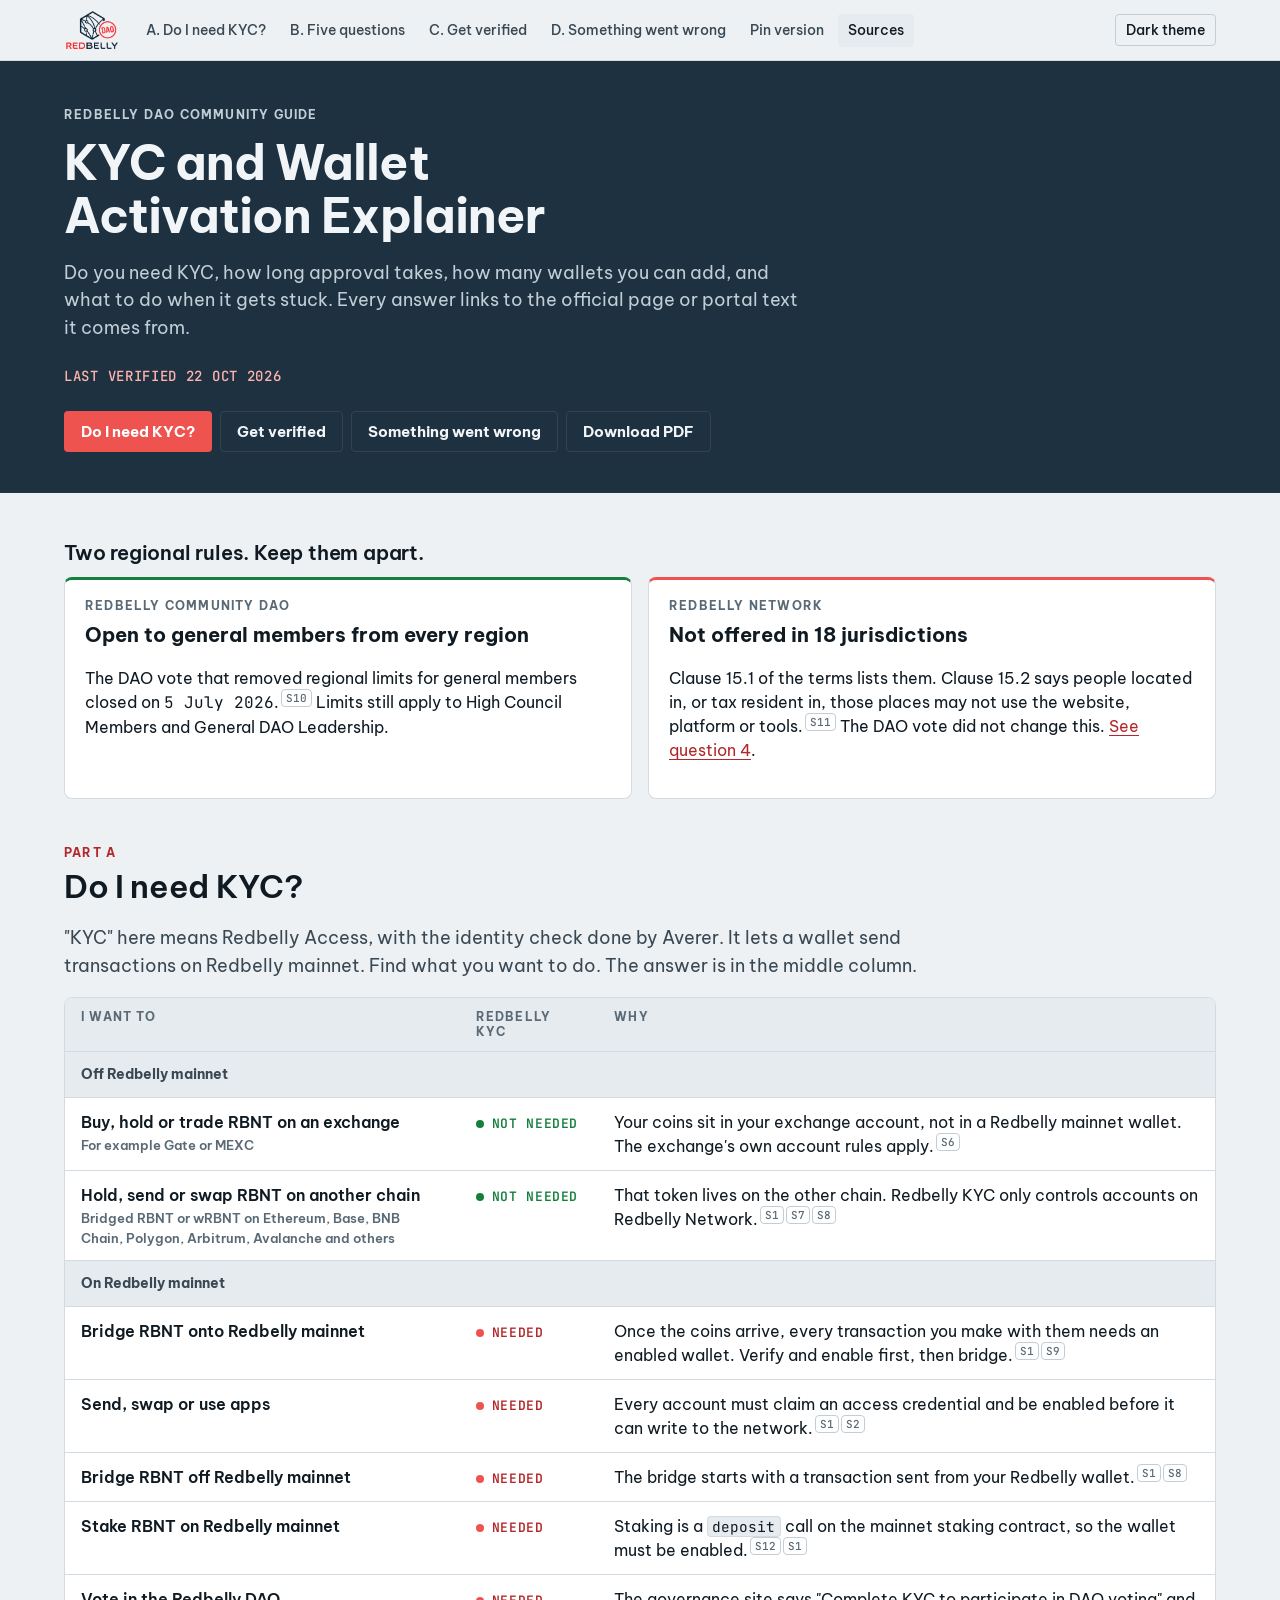
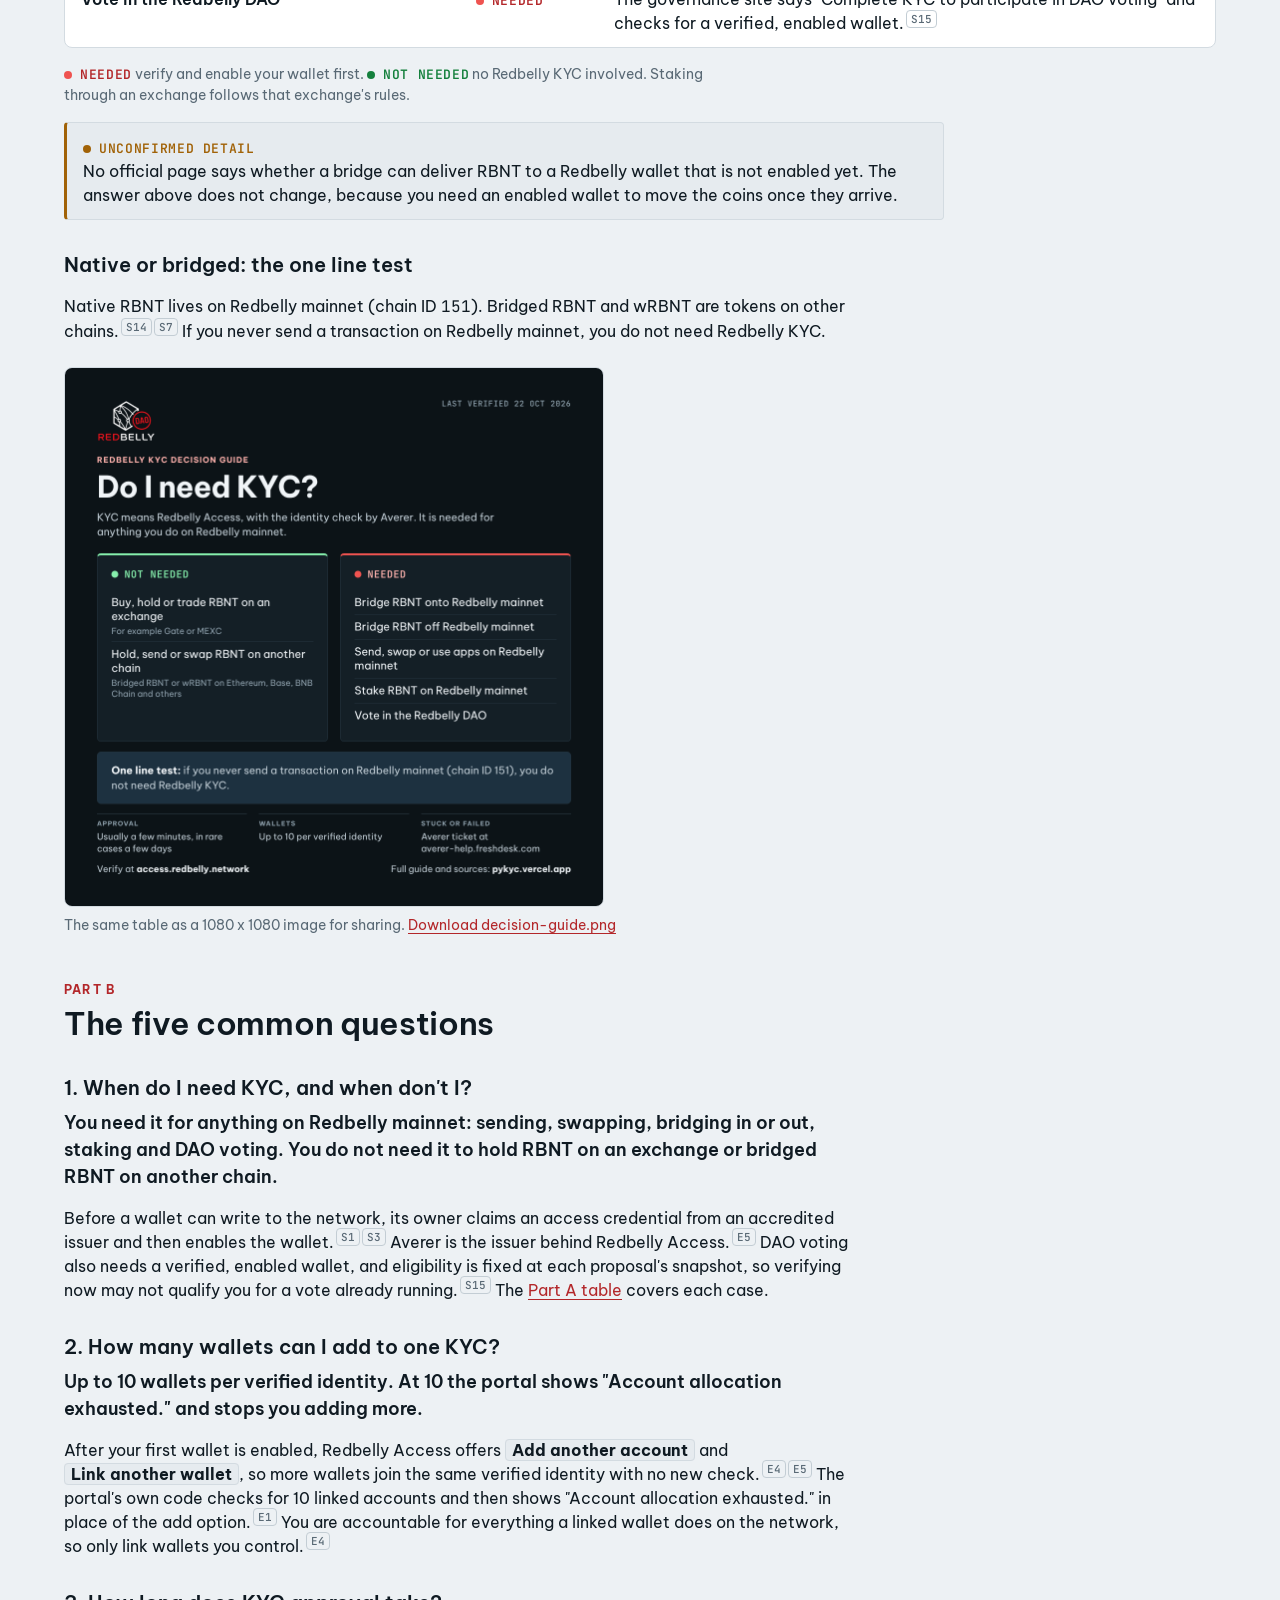
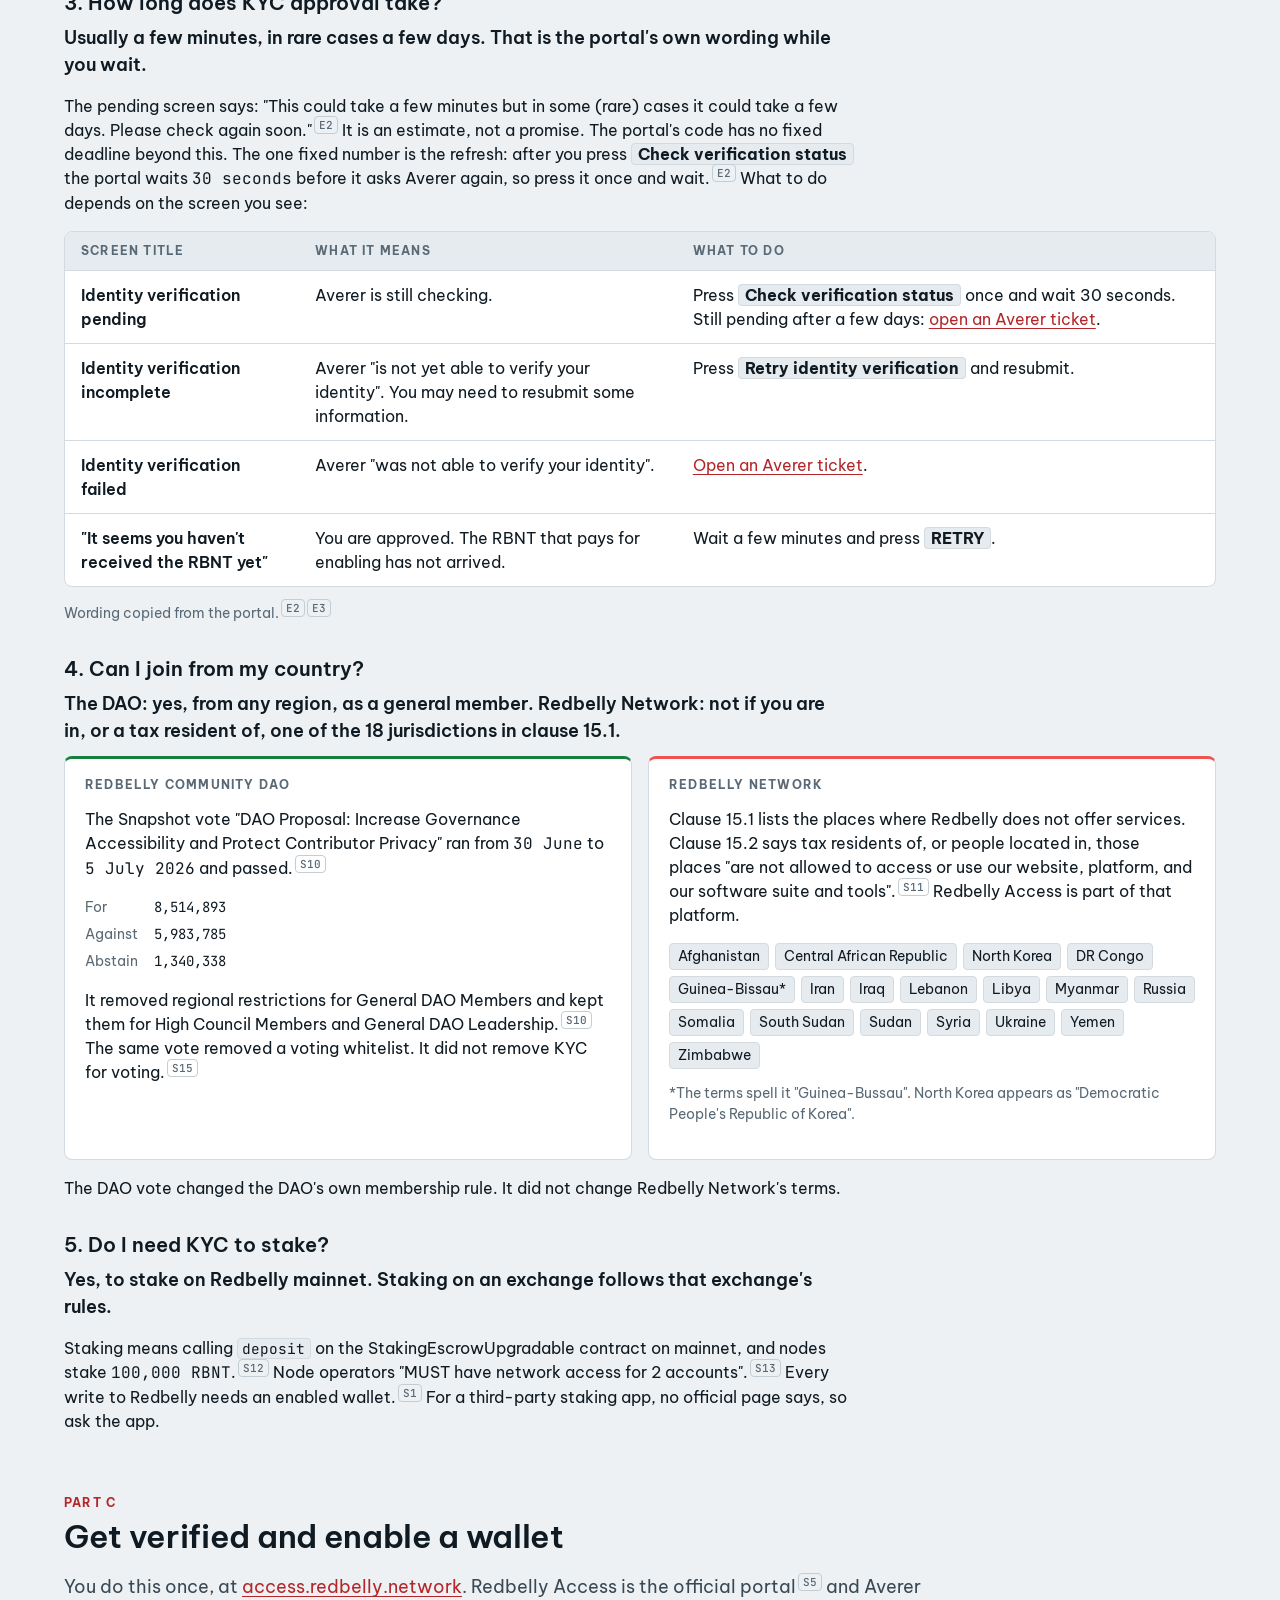
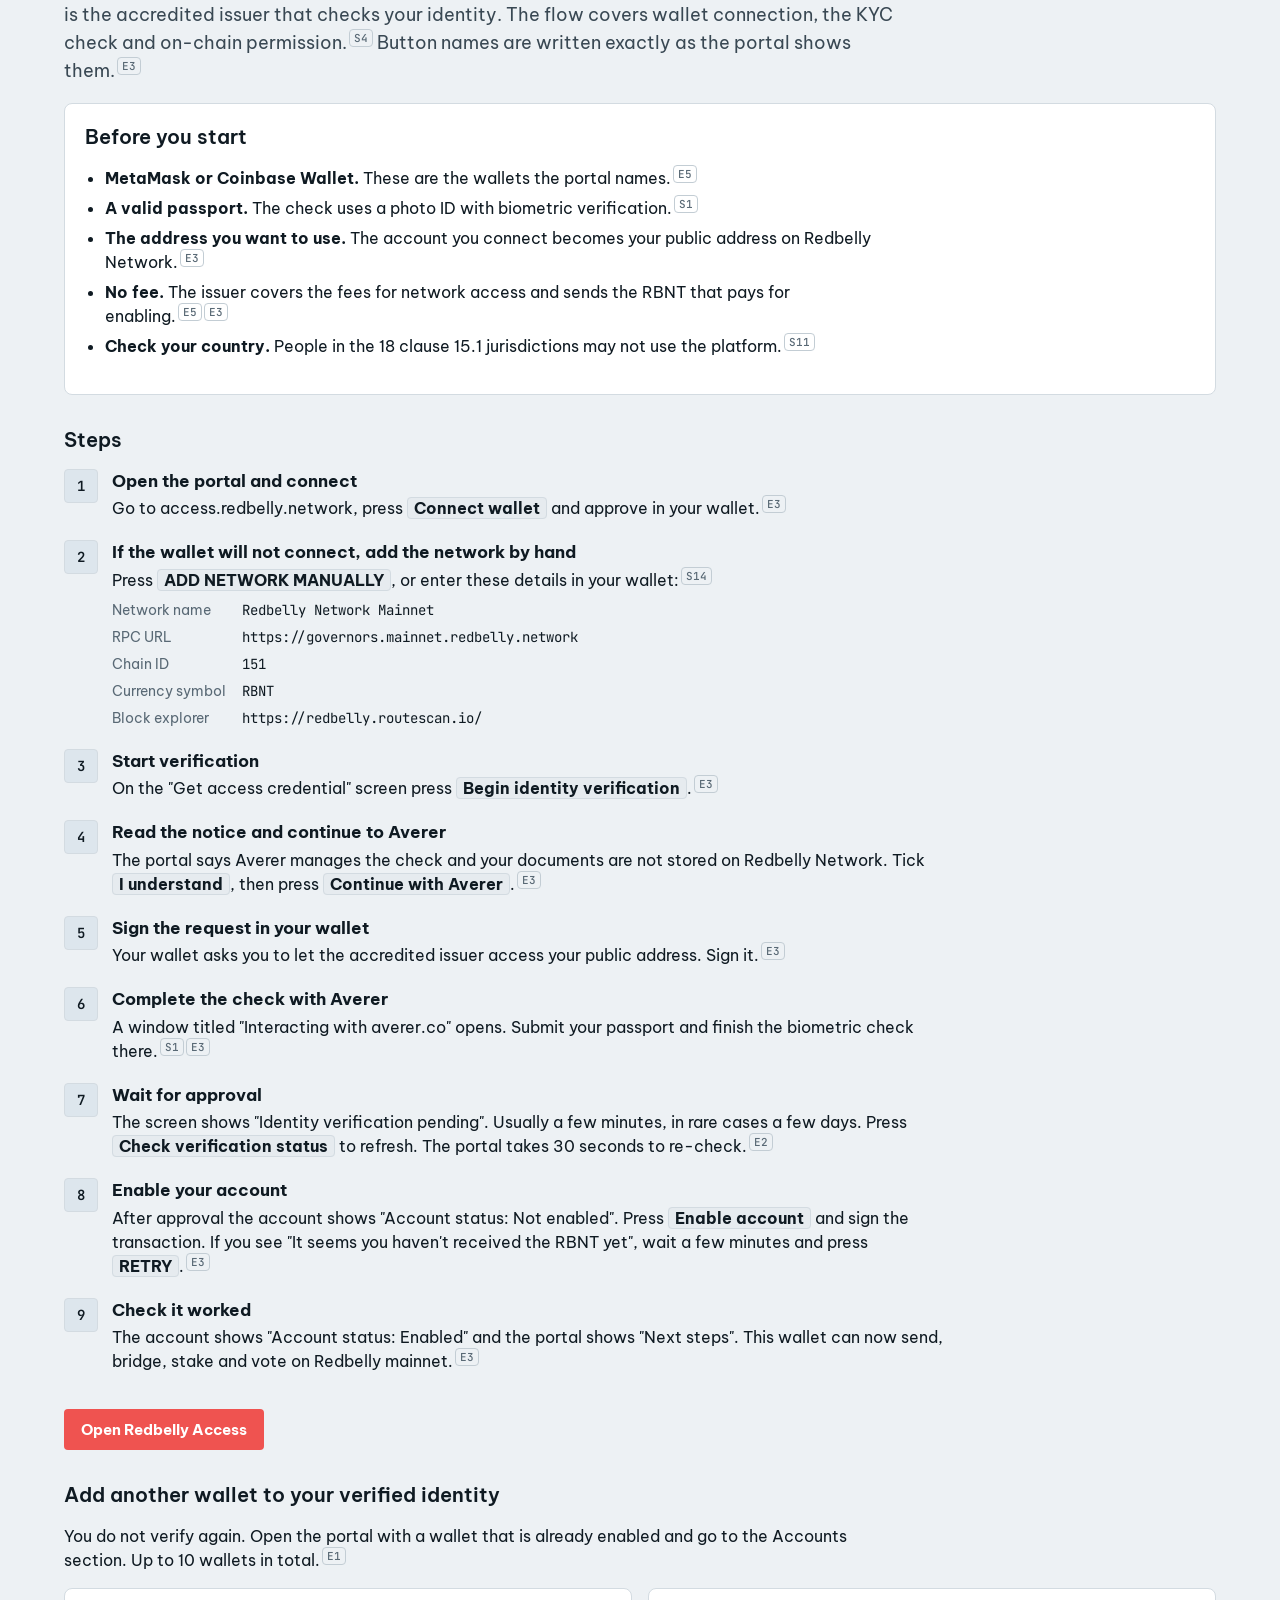
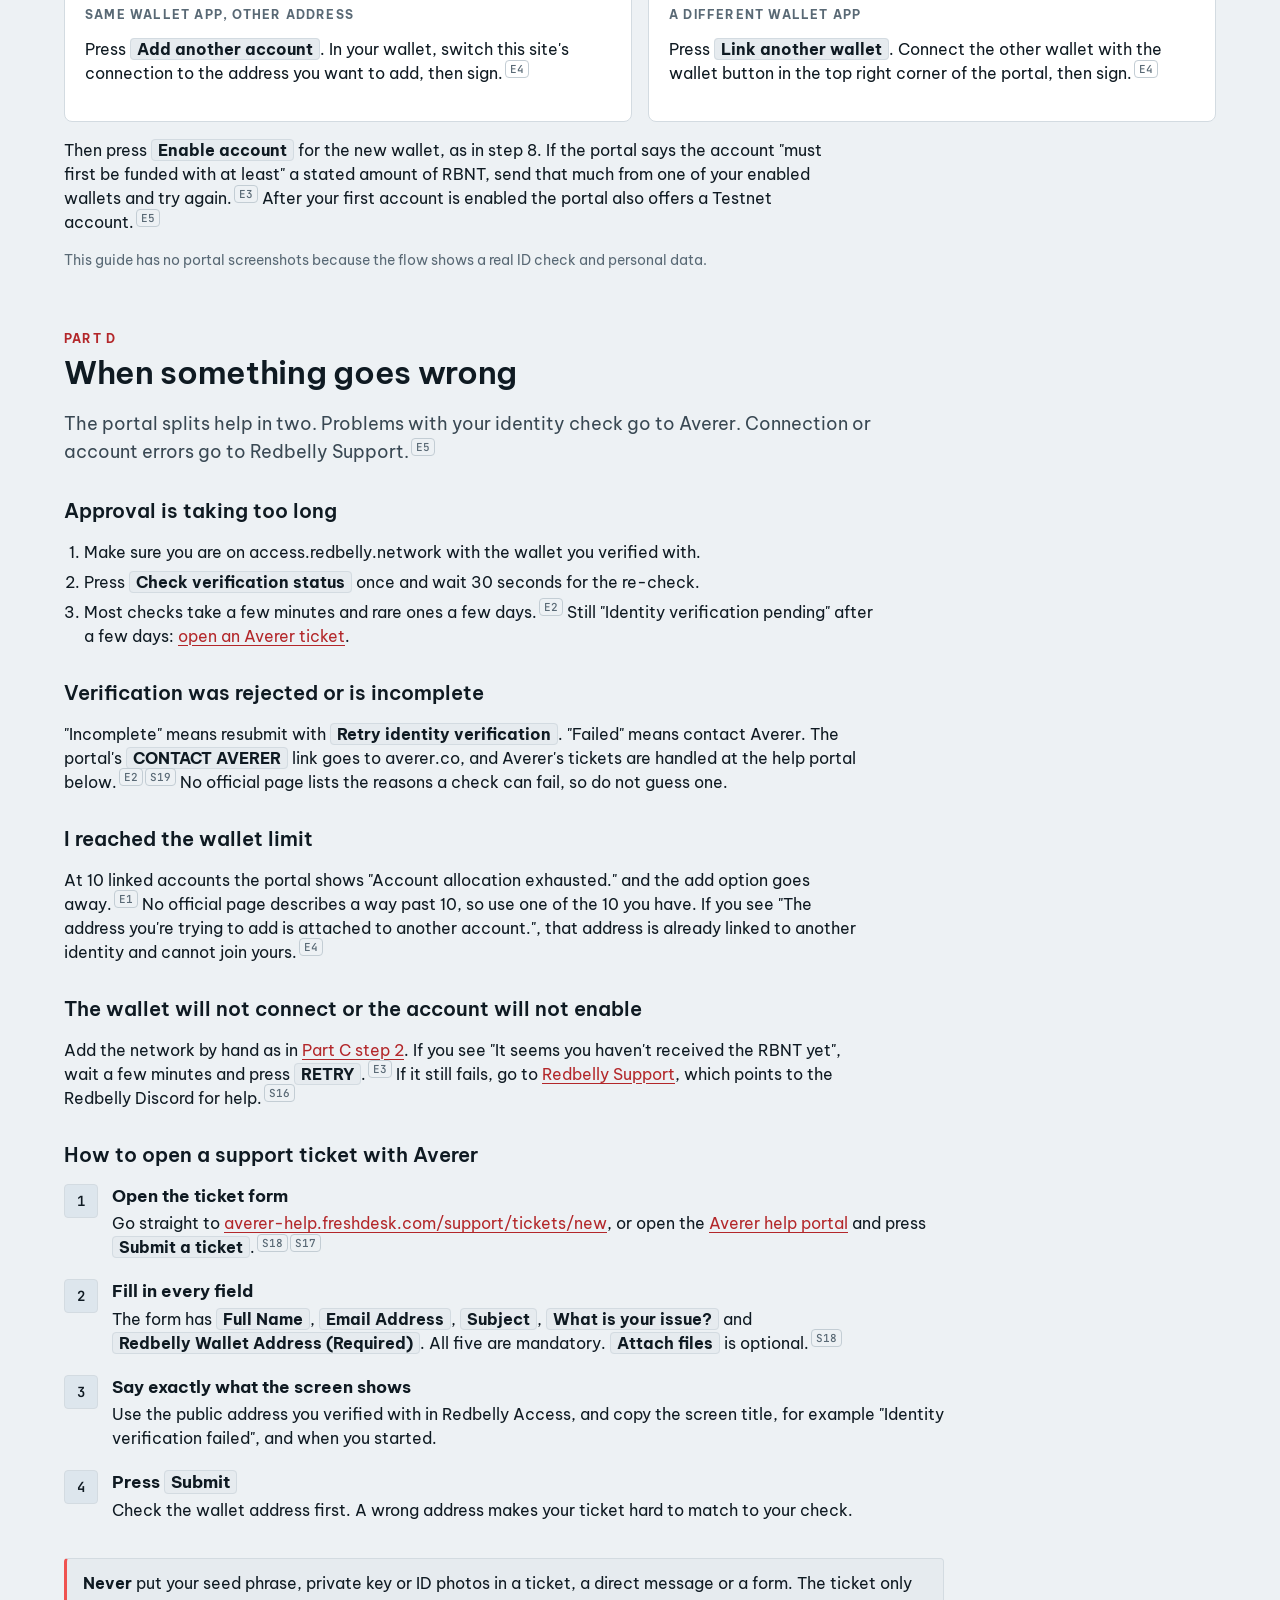
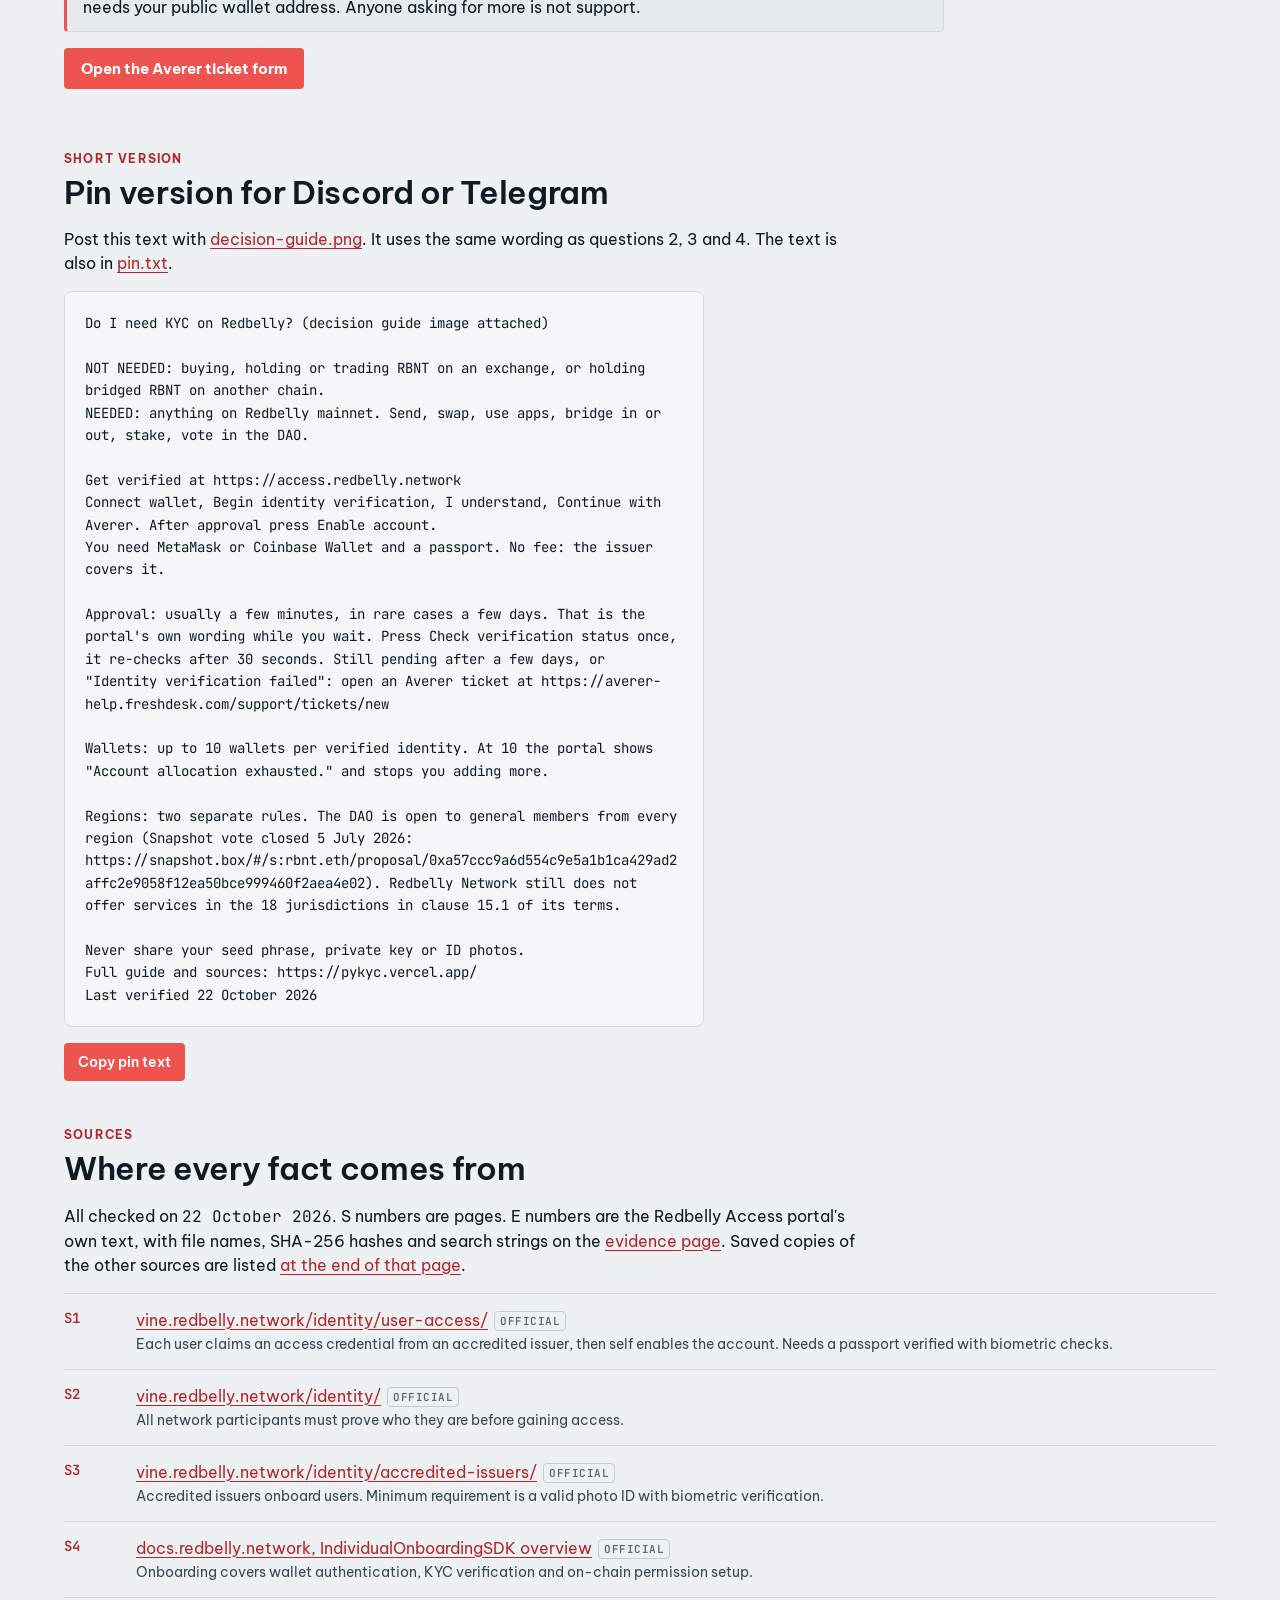
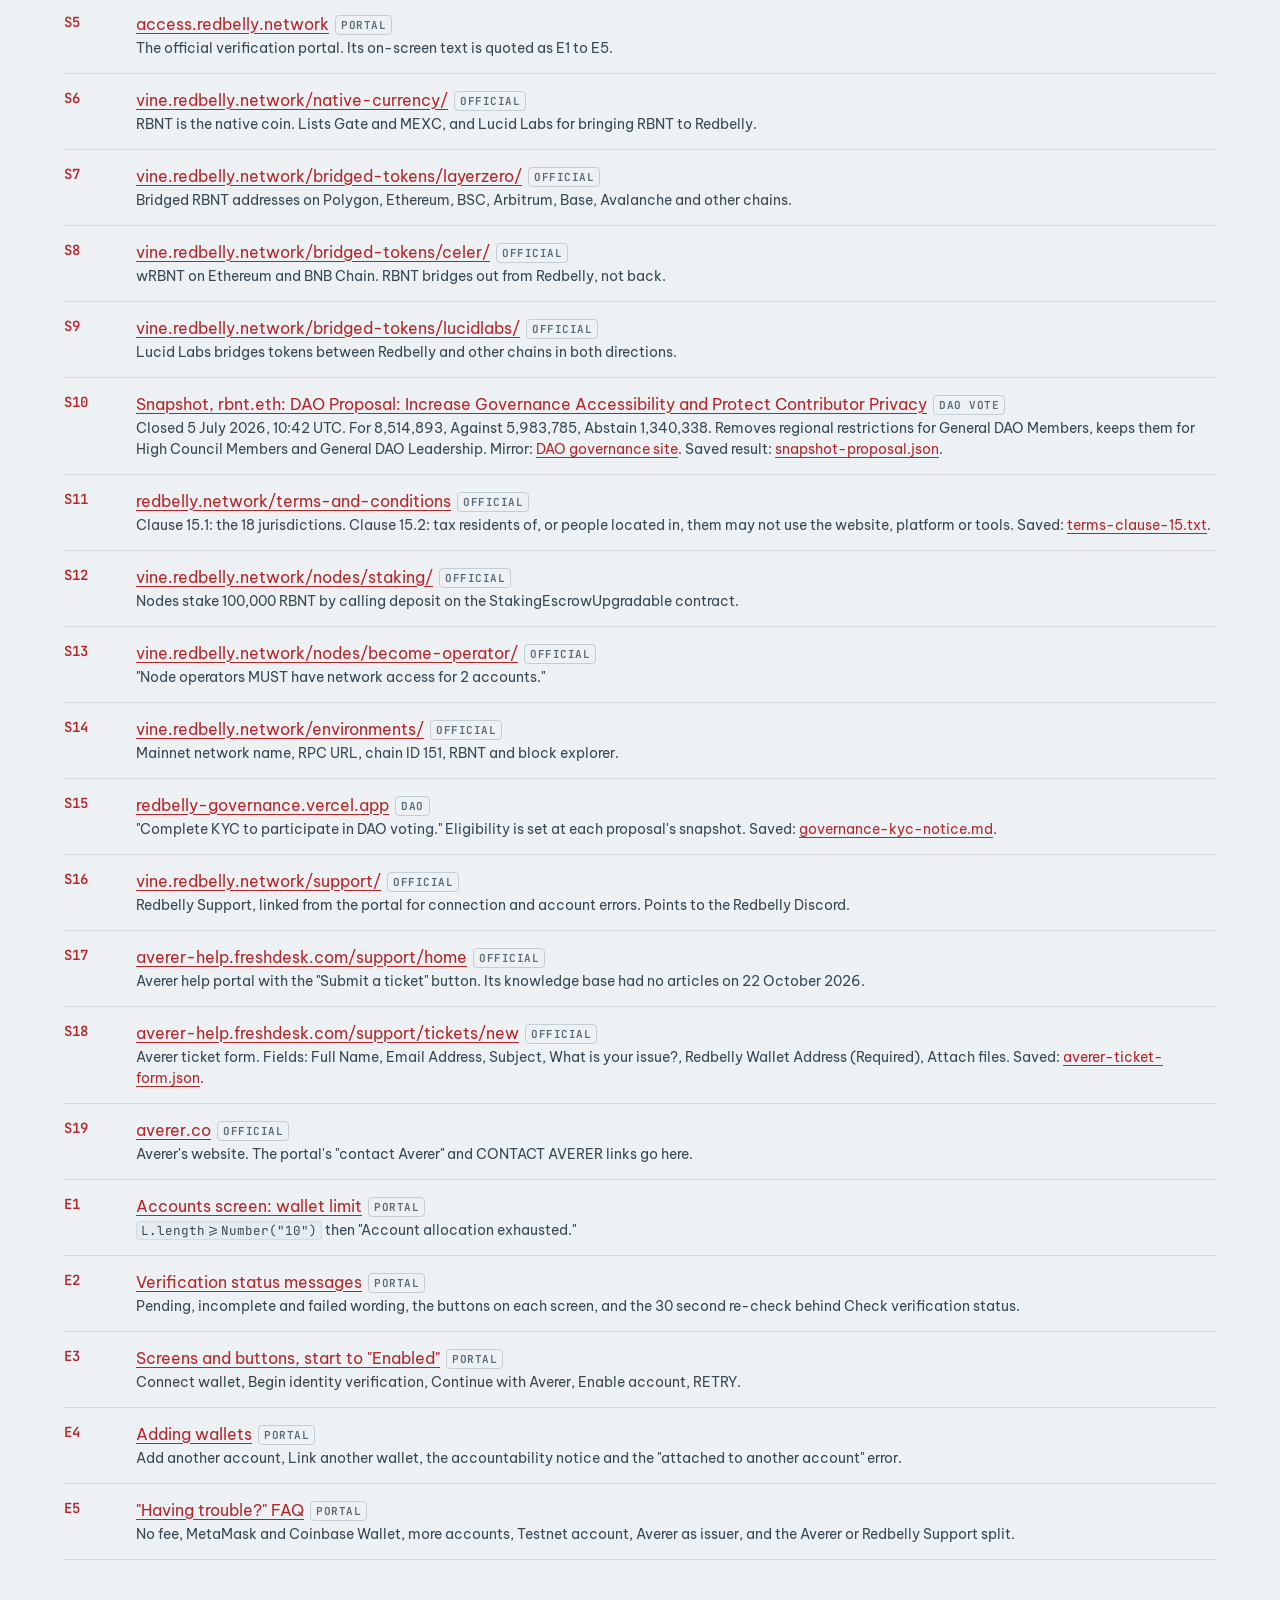
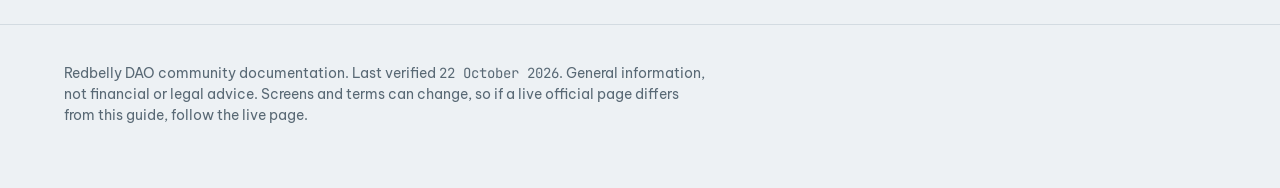
==== commit 6dfc2663: "Add the 30 second re-check found in the portal code Check verification status runs (0,I.cb)(3e4), a " ====
--- a/index.html
+++ b/index.html
@@ -151,12 +151,12 @@
 
   <h3 id="b3">3. How long does KYC approval take?</h3>
   <p class="answer">Usually a few minutes, in rare cases a few days. That is the portal's own wording while you wait.</p>
-  <p>The pending screen says: "This could take a few minutes but in some (rare) cases it could take a few days. Please check again soon."<sup class="c"><a href="#e2">E2</a></sup> It is an estimate, not a promise. What to do depends on the screen you see:</p>
+  <p>The pending screen says: "This could take a few minutes but in some (rare) cases it could take a few days. Please check again soon."<sup class="c"><a href="#e2">E2</a></sup> It is an estimate, not a promise. The portal's code has no fixed deadline beyond this. The one fixed number is the refresh: after you press <span class="ui">Check verification status</span> the portal waits <span class="mono">30 seconds</span> before it asks Averer again, so press it once and wait.<sup class="c"><a href="#e2">E2</a></sup> What to do depends on the screen you see:</p>
   <div class="tbl stack">
   <table>
     <thead><tr><th scope="col">Screen title</th><th scope="col">What it means</th><th scope="col">What to do</th></tr></thead>
     <tbody>
-      <tr><td>Identity verification pending</td><td data-l="What it means">Averer is still checking.</td><td data-l="What to do">Press <span class="ui">Check verification status</span>. Still pending after a few days: <a href="#d-ticket">open an Averer ticket</a>.</td></tr>
+      <tr><td>Identity verification pending</td><td data-l="What it means">Averer is still checking.</td><td data-l="What to do">Press <span class="ui">Check verification status</span> once and wait 30 seconds. Still pending after a few days: <a href="#d-ticket">open an Averer ticket</a>.</td></tr>
       <tr><td>Identity verification incomplete</td><td data-l="What it means">Averer "is not yet able to verify your identity". You may need to resubmit some information.</td><td data-l="What to do">Press <span class="ui">Retry identity verification</span> and resubmit.</td></tr>
       <tr><td>Identity verification failed</td><td data-l="What it means">Averer "was not able to verify your identity".</td><td data-l="What to do"><a href="#d-ticket">Open an Averer ticket</a>.</td></tr>
       <tr><td>"It seems you haven't received the RBNT yet"</td><td data-l="What it means">You are approved. The RBNT that pays for enabling has not arrived.</td><td data-l="What to do">Wait a few minutes and press <span class="ui">RETRY</span>.</td></tr>
@@ -227,7 +227,7 @@
     <li><strong>Read the notice and continue to Averer</strong>The portal says Averer manages the check and your documents are not stored on Redbelly Network. Tick <span class="ui">I understand</span>, then press <span class="ui">Continue with Averer</span>.<sup class="c"><a href="#e3">E3</a></sup></li>
     <li><strong>Sign the request in your wallet</strong>Your wallet asks you to let the accredited issuer access your public address. Sign it.<sup class="c"><a href="#e3">E3</a></sup></li>
     <li><strong>Complete the check with Averer</strong>A window titled "Interacting with averer.co" opens. Submit your passport and finish the biometric check there.<sup class="c"><a href="#s1">S1</a></sup><sup class="c"><a href="#e3">E3</a></sup></li>
-    <li><strong>Wait for approval</strong>The screen shows "Identity verification pending". Usually a few minutes, in rare cases a few days. Press <span class="ui">Check verification status</span> to refresh.<sup class="c"><a href="#e2">E2</a></sup></li>
+    <li><strong>Wait for approval</strong>The screen shows "Identity verification pending". Usually a few minutes, in rare cases a few days. Press <span class="ui">Check verification status</span> to refresh. The portal takes 30 seconds to re-check.<sup class="c"><a href="#e2">E2</a></sup></li>
     <li><strong>Enable your account</strong>After approval the account shows "Account status: Not enabled". Press <span class="ui">Enable account</span> and sign the transaction. If you see "It seems you haven't received the RBNT yet", wait a few minutes and press <span class="ui">RETRY</span>.<sup class="c"><a href="#e3">E3</a></sup></li>
     <li><strong>Check it worked</strong>The account shows "Account status: Enabled" and the portal shows "Next steps". This wallet can now send, bridge, stake and vote on Redbelly mainnet.<sup class="c"><a href="#e3">E3</a></sup></li>
   </ol>
@@ -252,7 +252,7 @@
   <h3>Approval is taking too long</h3>
   <ol>
     <li>Make sure you are on access.redbelly.network with the wallet you verified with.</li>
-    <li>Press <span class="ui">Check verification status</span>.</li>
+    <li>Press <span class="ui">Check verification status</span> once and wait 30 seconds for the re-check.</li>
     <li>Most checks take a few minutes and rare ones a few days.<sup class="c"><a href="#e2">E2</a></sup> Still "Identity verification pending" after a few days: <a href="#d-ticket">open an Averer ticket</a>.</li>
   </ol>
 
@@ -290,7 +290,7 @@
 Connect wallet, Begin identity verification, I understand, Continue with Averer. After approval press Enable account.
 You need MetaMask or Coinbase Wallet and a passport. No fee: the issuer covers it.
 
-Approval: usually a few minutes, in rare cases a few days. That is the portal's own wording while you wait. Press Check verification status. Still pending after a few days, or "Identity verification failed": open an Averer ticket at https://averer-help.freshdesk.com/support/tickets/new
+Approval: usually a few minutes, in rare cases a few days. That is the portal's own wording while you wait. Press Check verification status once, it re-checks after 30 seconds. Still pending after a few days, or "Identity verification failed": open an Averer ticket at https://averer-help.freshdesk.com/support/tickets/new
 
 Wallets: up to 10 wallets per verified identity. At 10 the portal shows "Account allocation exhausted." and stops you adding more.
 
@@ -328,7 +328,7 @@
     <li id="s18"><span class="sid">S18</span><span><a href="https://averer-help.freshdesk.com/support/tickets/new">averer-help.freshdesk.com/support/tickets/new</a><span class="kind">OFFICIAL</span><span class="what">Averer ticket form. Fields: Full Name, Email Address, Subject, What is your issue?, Redbelly Wallet Address (Required), Attach files. Saved: <a href="evidence/averer-ticket-form.json">averer-ticket-form.json</a>.</span></span></li>
     <li id="s19"><span class="sid">S19</span><span><a href="https://www.averer.co/">averer.co</a><span class="kind">OFFICIAL</span><span class="what">Averer's website. The portal's "contact Averer" and CONTACT AVERER links go here.</span></span></li>
     <li id="e1"><span class="sid">E1</span><span><a href="evidence.html#e1">Accounts screen: wallet limit</a><span class="kind">PORTAL</span><span class="what"><code>L.length&gt;=Number("10")</code> then "Account allocation exhausted."</span></span></li>
-    <li id="e2"><span class="sid">E2</span><span><a href="evidence.html#e2">Verification status messages</a><span class="kind">PORTAL</span><span class="what">Pending, incomplete and failed wording, and the buttons on each screen.</span></span></li>
+    <li id="e2"><span class="sid">E2</span><span><a href="evidence.html#e2">Verification status messages</a><span class="kind">PORTAL</span><span class="what">Pending, incomplete and failed wording, the buttons on each screen, and the 30 second re-check behind Check verification status.</span></span></li>
     <li id="e3"><span class="sid">E3</span><span><a href="evidence.html#e3">Screens and buttons, start to "Enabled"</a><span class="kind">PORTAL</span><span class="what">Connect wallet, Begin identity verification, Continue with Averer, Enable account, RETRY.</span></span></li>
     <li id="e4"><span class="sid">E4</span><span><a href="evidence.html#e4">Adding wallets</a><span class="kind">PORTAL</span><span class="what">Add another account, Link another wallet, the accountability notice and the "attached to another account" error.</span></span></li>
     <li id="e5"><span class="sid">E5</span><span><a href="evidence.html#e5">"Having trouble?" FAQ</a><span class="kind">PORTAL</span><span class="what">No fee, MetaMask and Coinbase Wallet, more accounts, Testnet account, Averer as issuer, and the Averer or Redbelly Support split.</span></span></li>
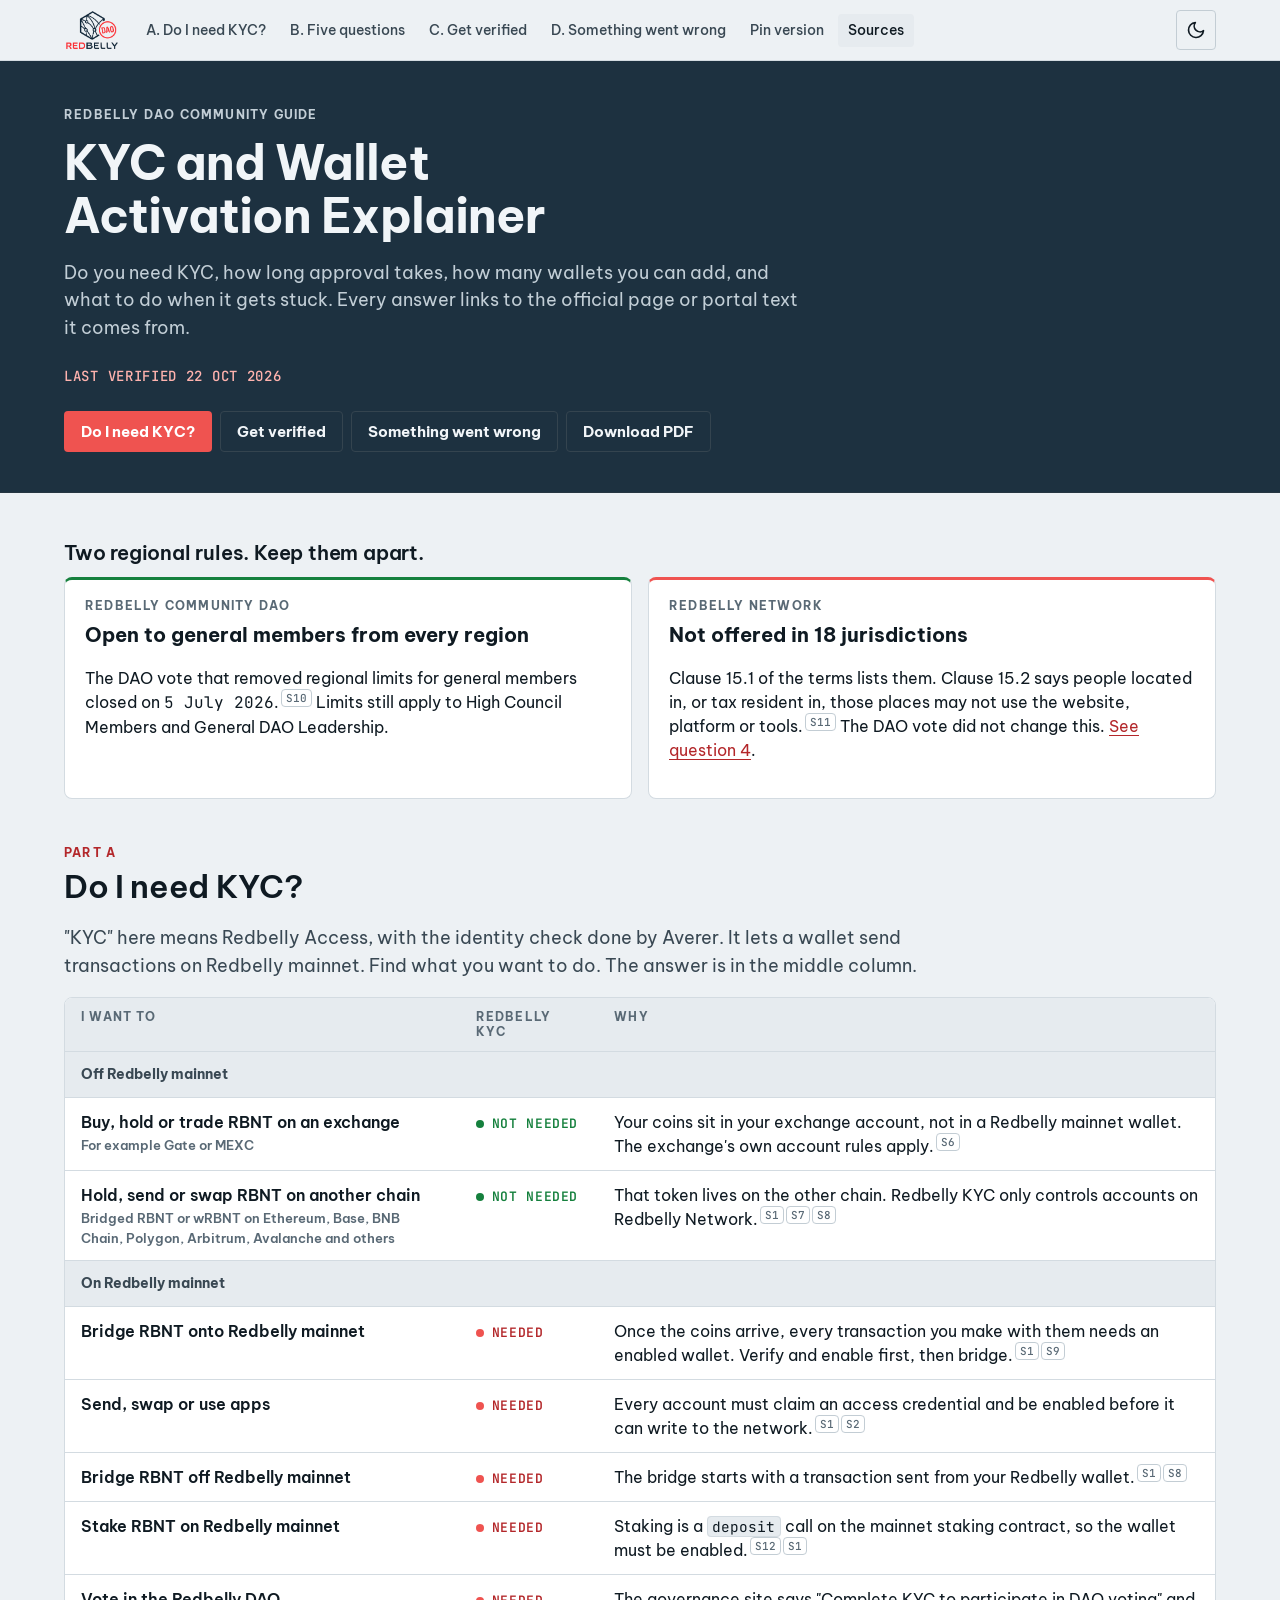
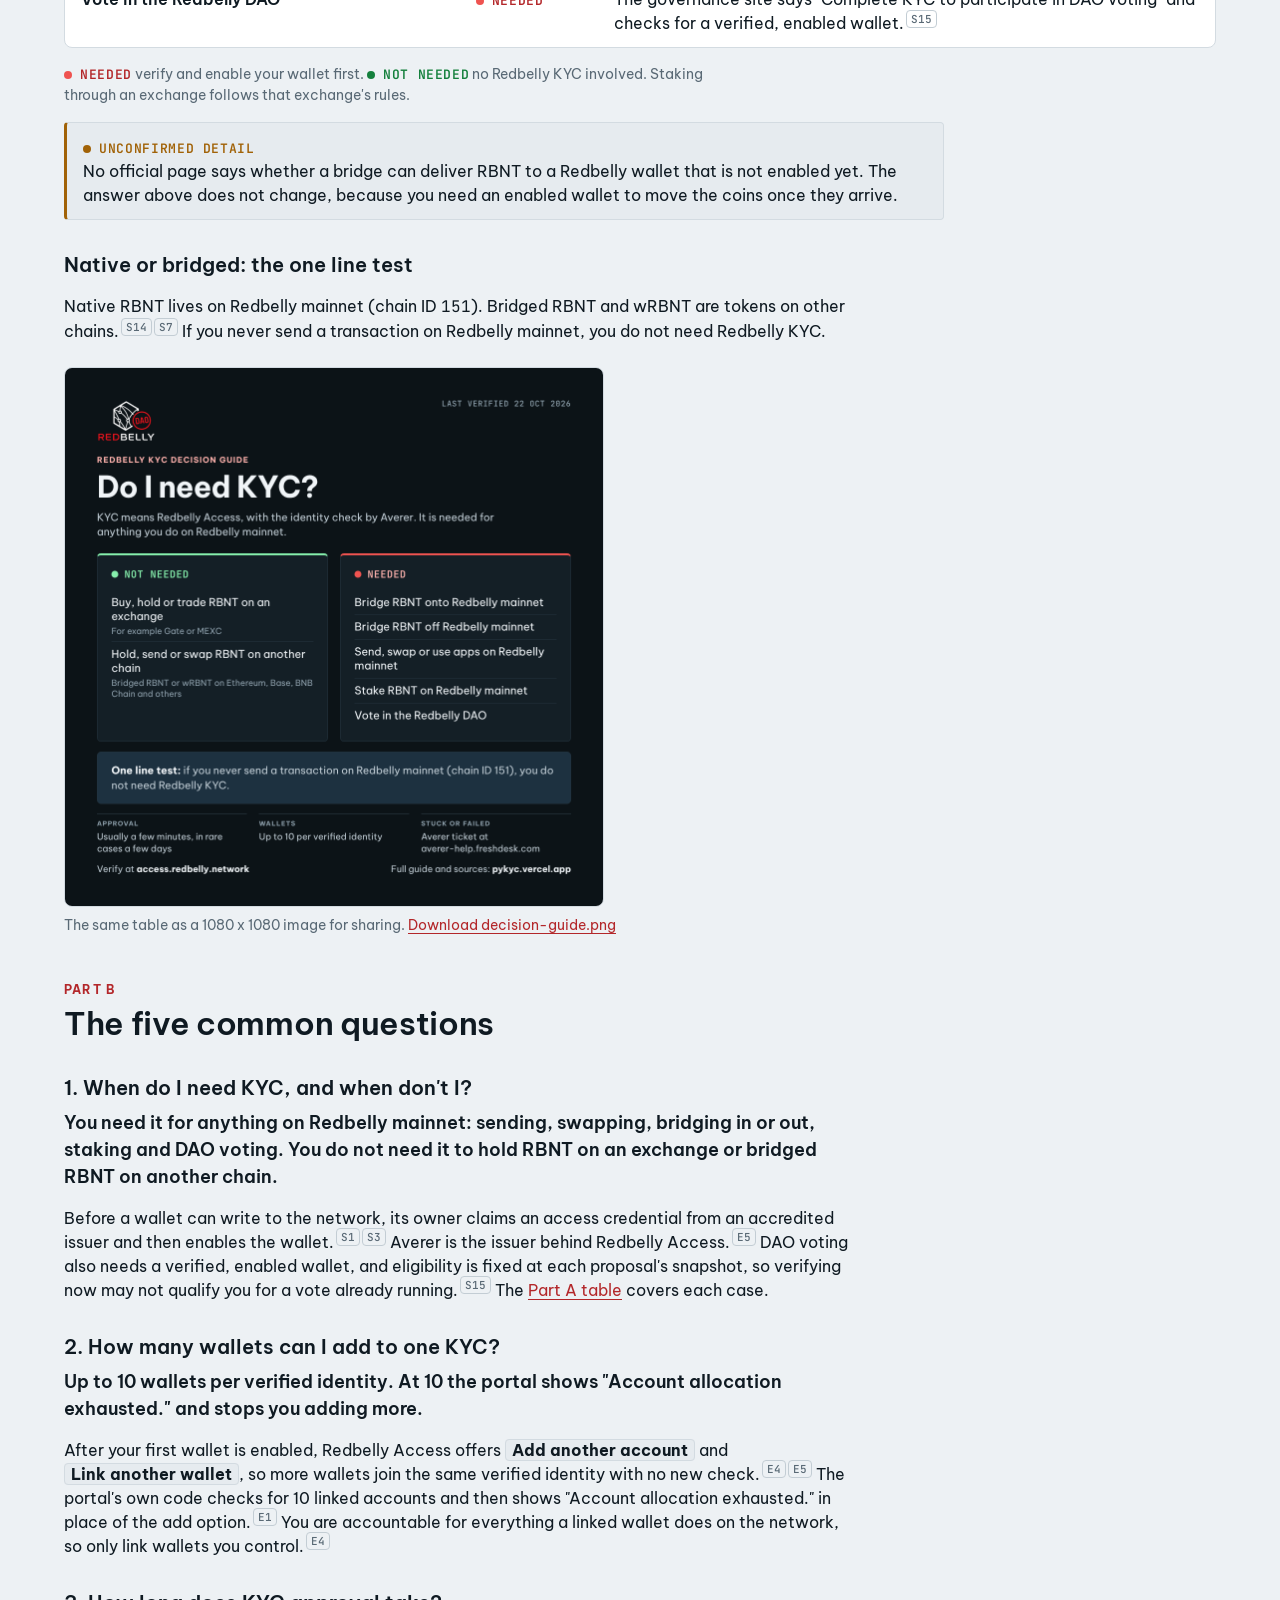
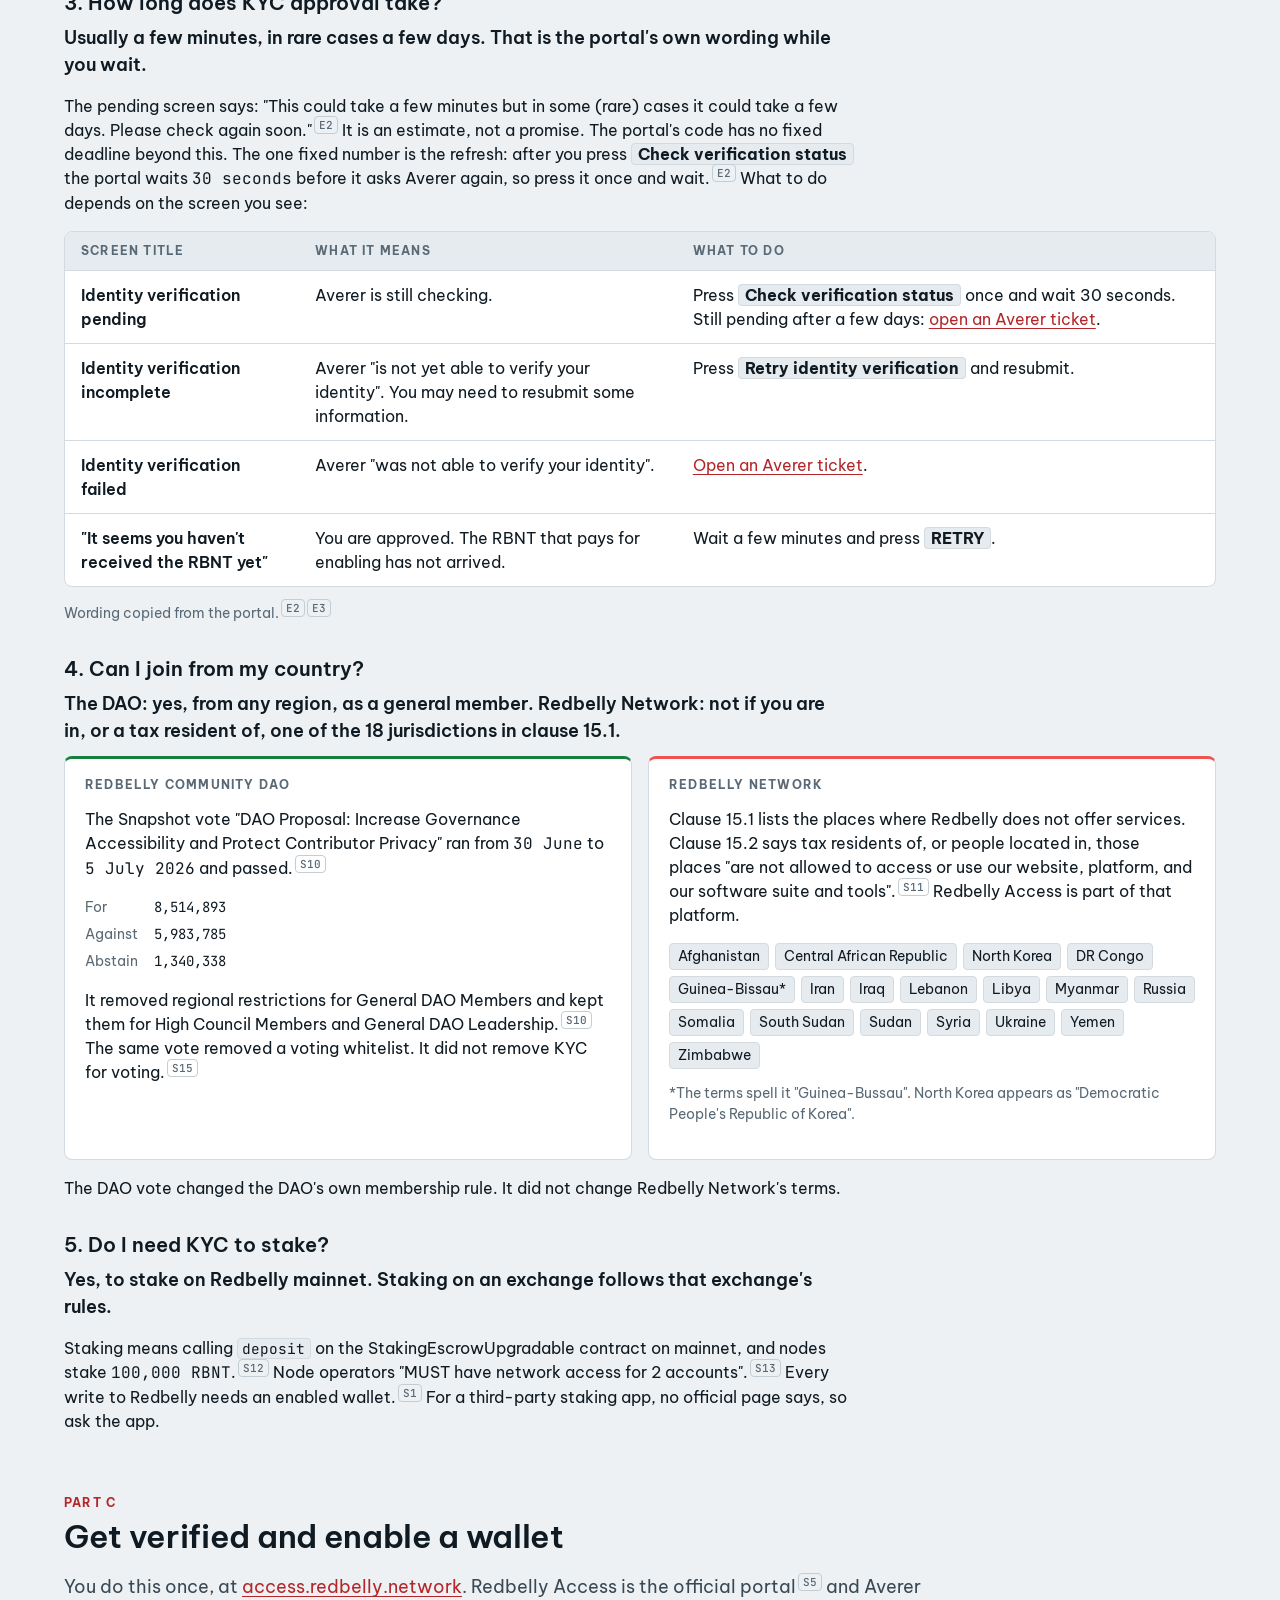
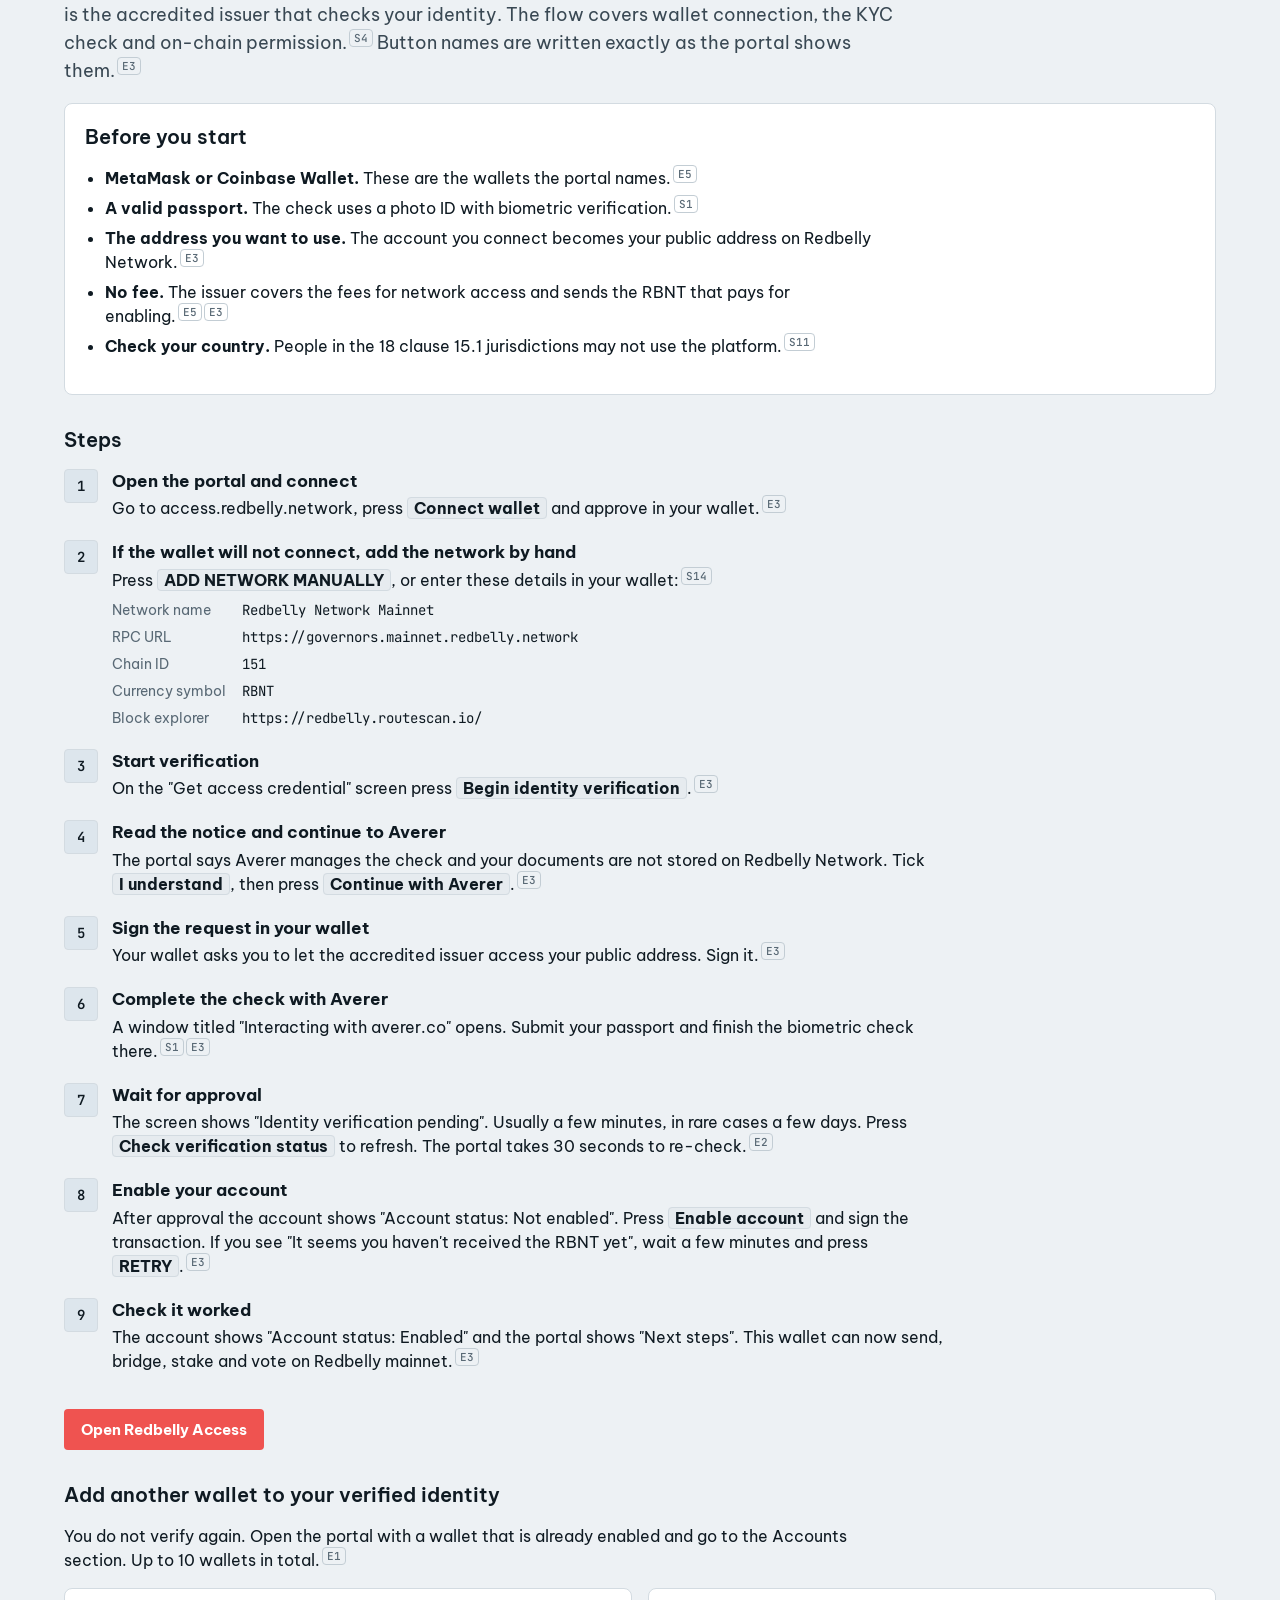
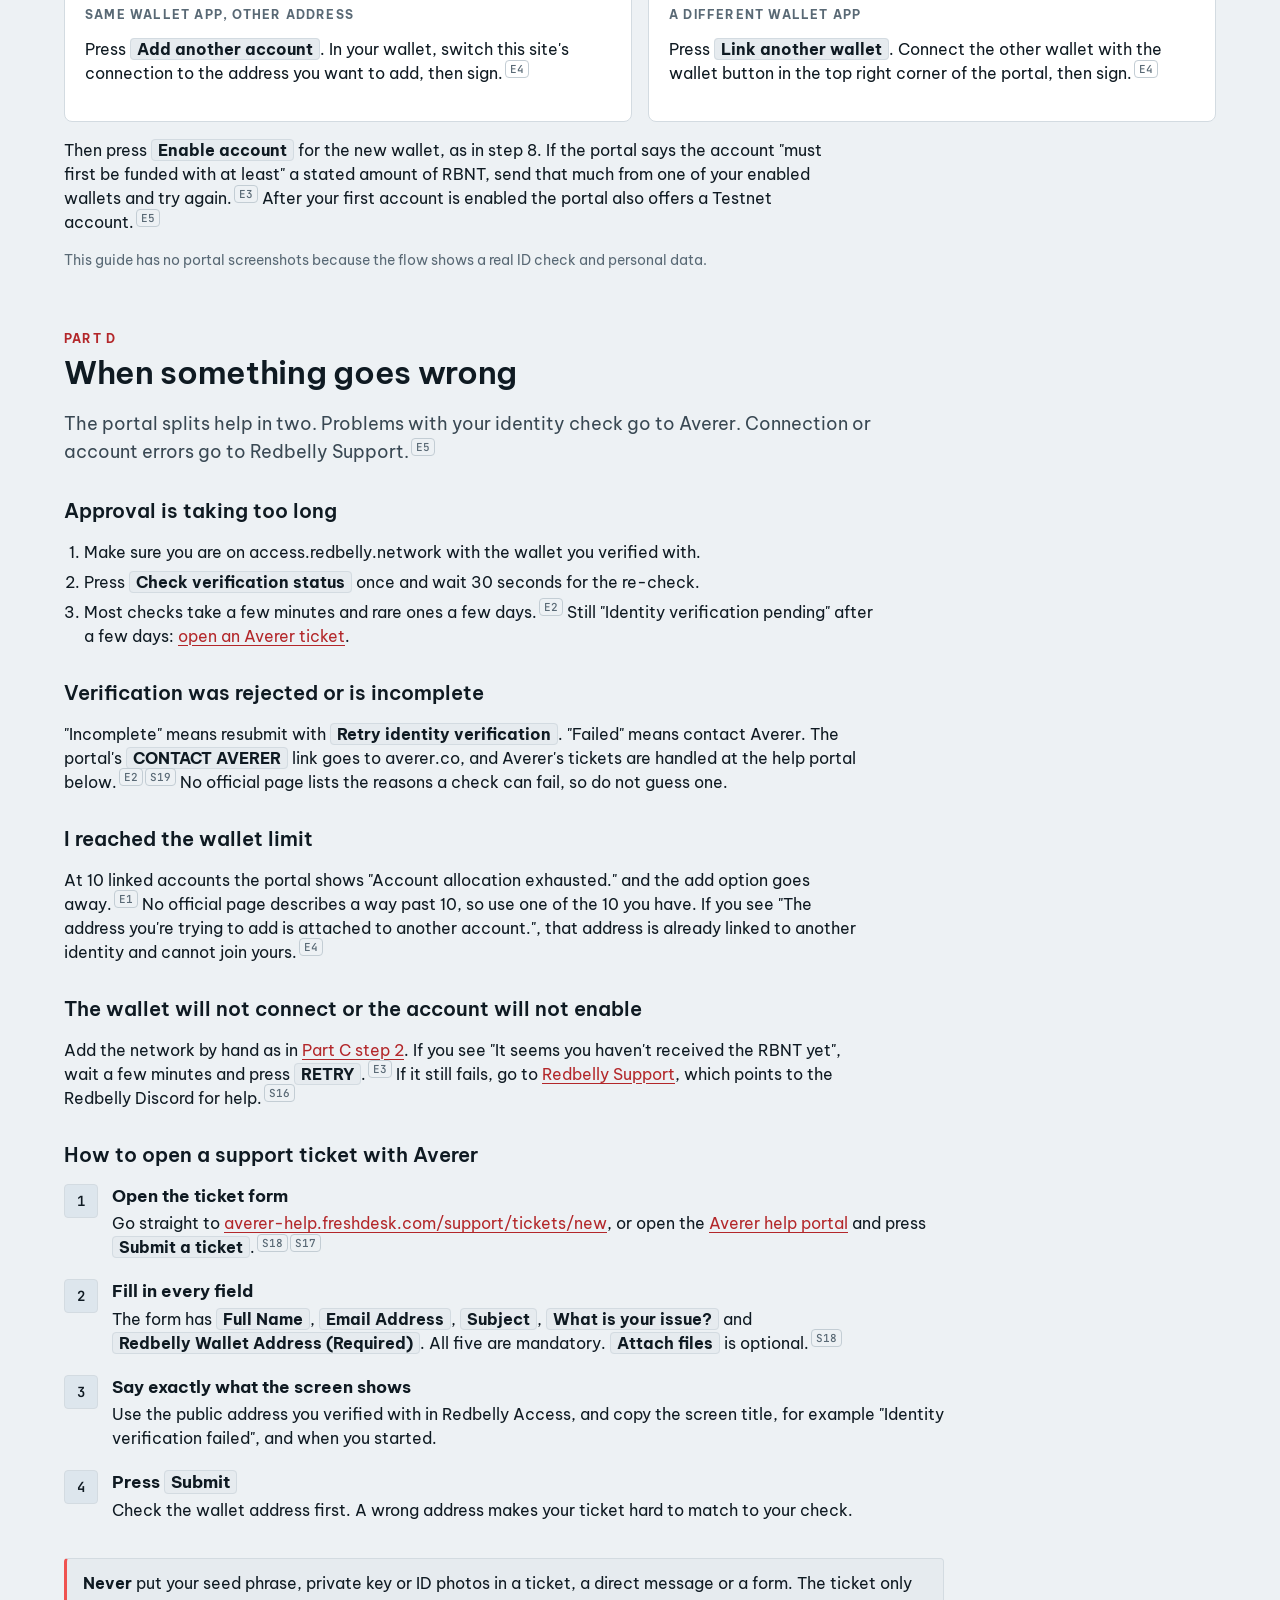
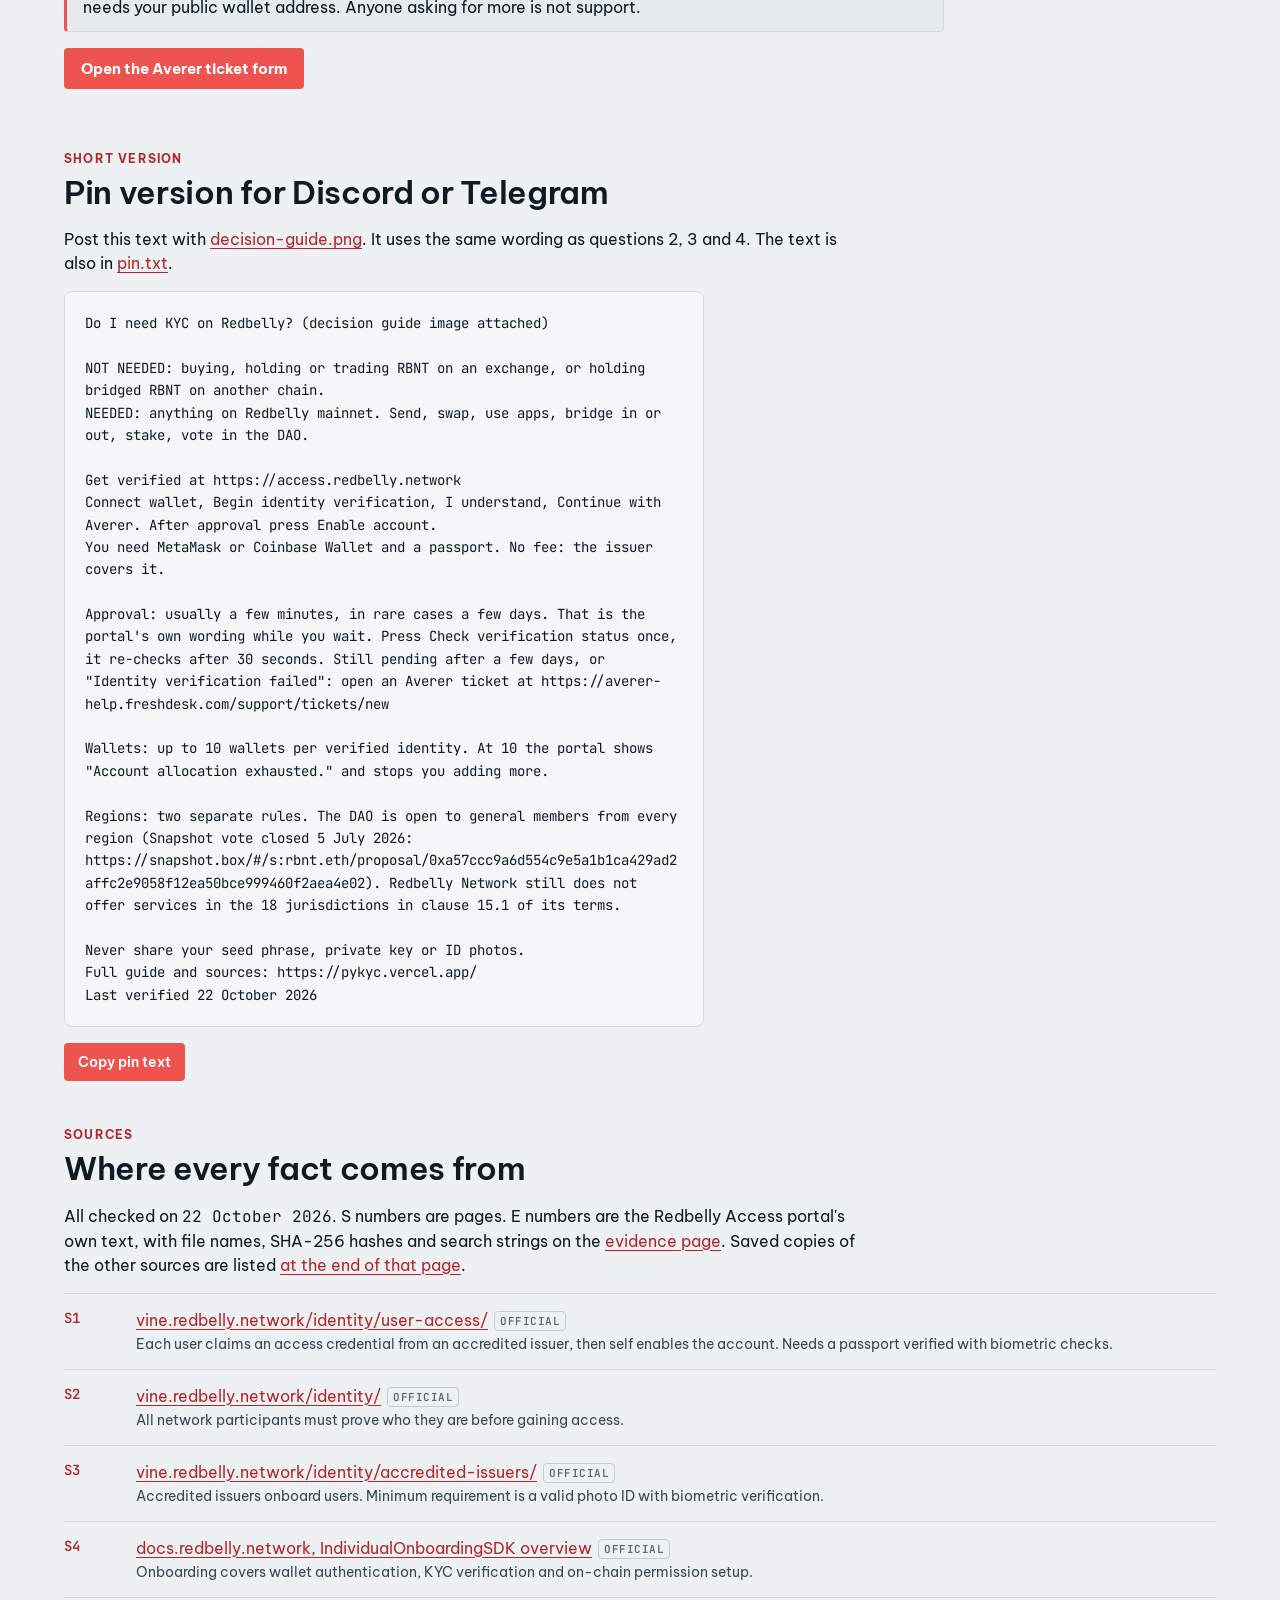
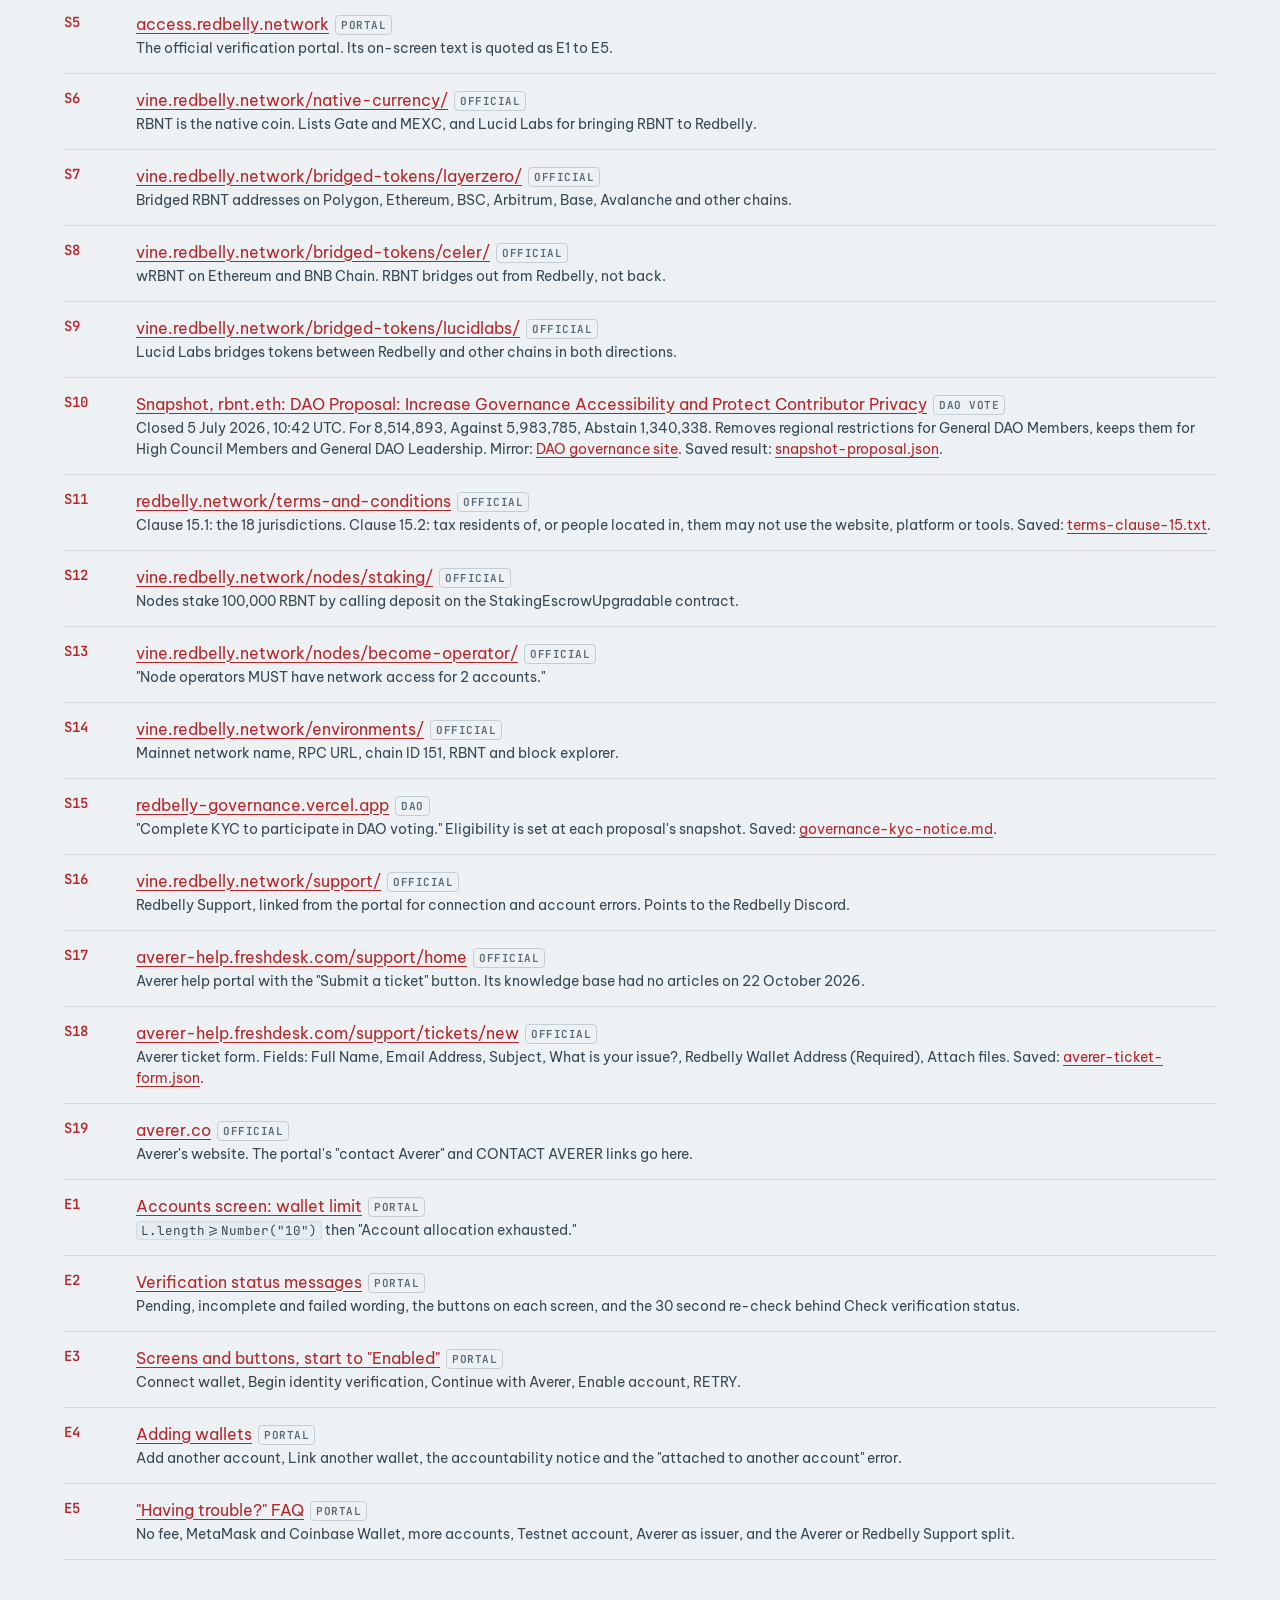
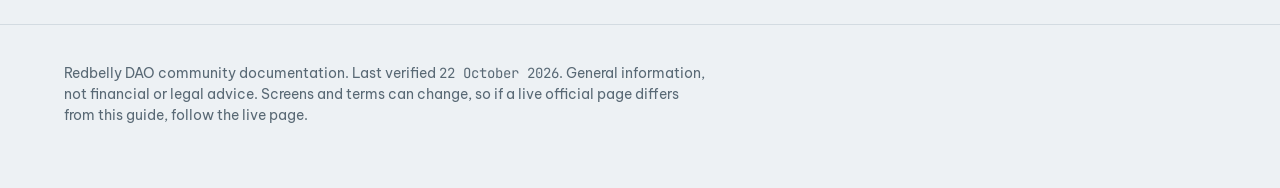
==== commit 4dbec26f: "Use sun and moon icons for the theme toggle on both pages" ====
--- a/index.html
+++ b/index.html
@@ -36,7 +36,10 @@
       <a href="#pin">Pin version</a>
       <a href="#sources">Sources</a>
     </nav>
-    <button class="theme" id="theme" type="button">Light theme</button>
+    <button class="theme" id="theme" type="button" aria-label="Switch to light theme" title="Switch to light theme">
+      <svg class="i-sun" viewBox="0 0 24 24" fill="none" stroke="currentColor" stroke-width="2" stroke-linecap="round" stroke-linejoin="round" aria-hidden="true"><circle cx="12" cy="12" r="4"/><path d="M12 2v2M12 20v2M4.93 4.93l1.41 1.41M17.66 17.66l1.41 1.41M2 12h2M20 12h2M4.93 19.07l1.41-1.41M17.66 6.34l1.41-1.41"/></svg>
+      <svg class="i-moon" viewBox="0 0 24 24" fill="none" stroke="currentColor" stroke-width="2" stroke-linecap="round" stroke-linejoin="round" aria-hidden="true"><path d="M21 12.79A9 9 0 1 1 11.21 3 7 7 0 0 0 21 12.79z"/></svg>
+    </button>
   </div>
 </header>
 
@@ -341,13 +344,13 @@
   <p>Redbelly DAO community documentation. Last verified <span class="mono">22 October 2026</span>. General information, not financial or legal advice. Screens and terms can change, so if a live official page differs from this guide, follow the live page.</p>
 </footer>
 
-<button class="to-top noprint" type="button" aria-label="Back to top">Top</button>
+<button class="to-top noprint" type="button" aria-label="Back to top" title="Back to top"><svg viewBox="0 0 24 24" fill="none" stroke="currentColor" stroke-width="2.25" stroke-linecap="round" stroke-linejoin="round" aria-hidden="true"><path d="M12 19V5"/><path d="M5 12l7-7 7 7"/></svg></button>
 
 <script>
 (function(){
   var root=document.documentElement,btn=document.getElementById("theme");
   function isDark(){var t=root.getAttribute("data-theme");return t?t==="dark":!window.matchMedia("(prefers-color-scheme: light)").matches}
-  function label(){btn.textContent=isDark()?"Light theme":"Dark theme"}
+  function label(){var d=isDark(),l=d?"Switch to light theme":"Switch to dark theme";btn.setAttribute("aria-label",l);btn.title=l;btn.classList.toggle("is-light",!d)}
   label();
   btn.addEventListener("click",function(){var n=isDark()?"light":"dark";root.setAttribute("data-theme",n);try{localStorage.setItem("theme",n)}catch(e){}label()});
   var top=document.querySelector(".to-top");
--- a/style.css
+++ b/style.css
@@ -56,9 +56,12 @@
 .bar nav::-webkit-scrollbar{display:none}
 .bar nav a{color:var(--text-2);text-decoration:none;font-size:14px;font-weight:500;padding:6px 10px;border-radius:var(--r);white-space:nowrap}
 .bar nav a:hover,.bar nav a.active{color:var(--text);background:var(--container)}
-.theme{font:500 14px var(--font-sans);color:var(--text);background:transparent;border:1px solid var(--outline-variant);border-radius:var(--r);padding:6px 10px;cursor:pointer;white-space:nowrap}
-.theme:hover{border-color:var(--brand)}
-.logo-for-light{display:none}
+.theme{flex:none;width:40px;height:40px;display:grid;place-items:center;color:var(--text);background:transparent;border:1px solid var(--outline-variant);border-radius:var(--r);padding:0;cursor:pointer}
+.theme svg{width:20px;height:20px;display:block}
+.theme .i-moon,.theme.is-light .i-sun{display:none}
+.theme.is-light .i-moon{display:block}
+.theme:hover{border-color:var(--brand);color:var(--accent)}
+.bar .logo-for-light{display:none}
 @media (prefers-color-scheme:light){:root:not([data-theme="dark"]) .bar .logo-for-dark{display:none}:root:not([data-theme="dark"]) .bar .logo-for-light{display:block}}
 :root[data-theme="light"] .bar .logo-for-dark{display:none}
 :root[data-theme="light"] .bar .logo-for-light{display:block}
@@ -170,7 +173,9 @@
 footer{max-width:1280px;margin:64px auto 0;padding:24px 16px 48px;border-top:1px solid var(--edge);color:var(--muted);font-size:14px}
 @media (min-width:900px){footer{padding-left:64px;padding-right:64px}}
 
-.to-top{position:fixed;right:16px;bottom:16px;opacity:0;pointer-events:none;transition:opacity .2s;font:600 14px var(--font-sans);background:var(--slate);color:var(--text);border:1px solid var(--edge);border-radius:var(--r);padding:8px 12px;cursor:pointer}
+.to-top{position:fixed;right:16px;bottom:16px;width:44px;height:44px;display:grid;place-items:center;opacity:0;pointer-events:none;transition:opacity .2s;background:var(--slate);color:var(--text);border:1px solid var(--edge);border-radius:var(--r);padding:0;cursor:pointer}
+.to-top:hover{border-color:var(--brand);color:var(--accent)}
+.to-top svg{width:20px;height:20px;display:block}
 .to-top.show{opacity:1;pointer-events:auto}
 
 /* Print and PDF: light theme, no chrome */
